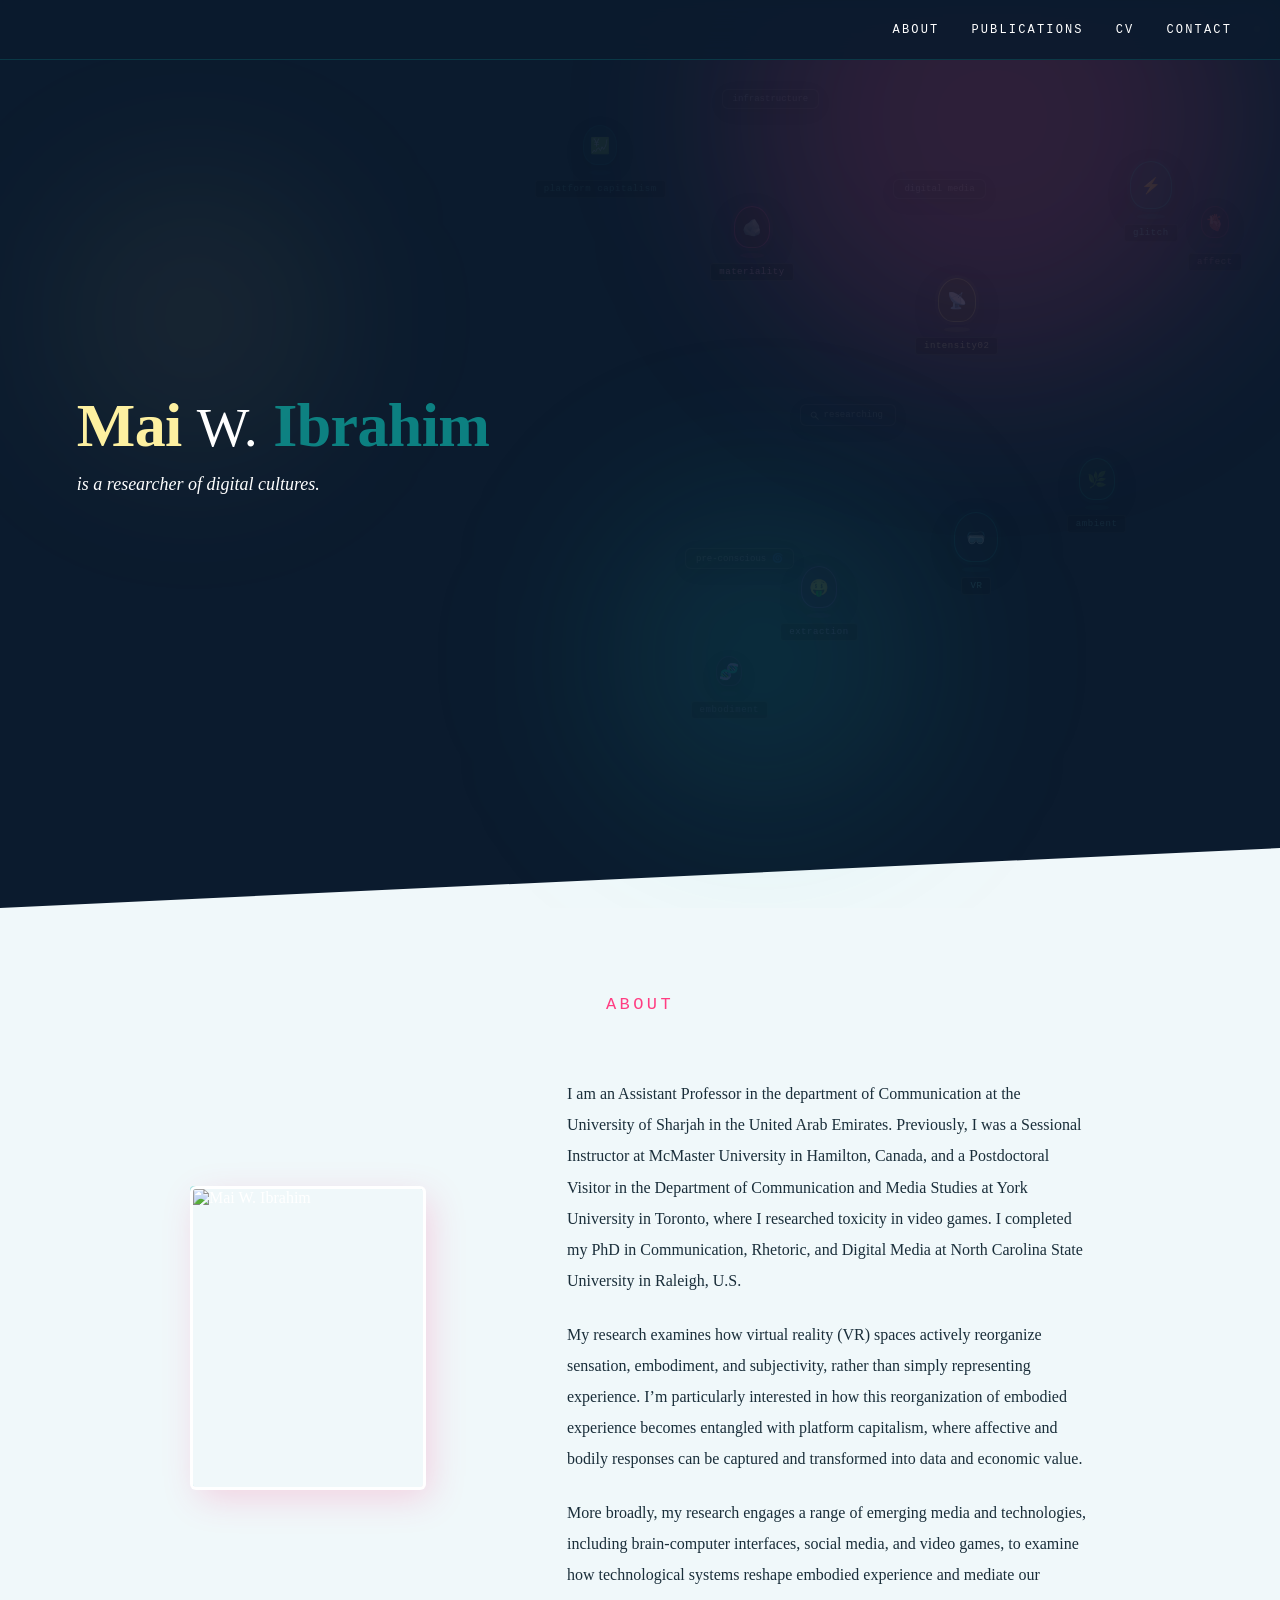
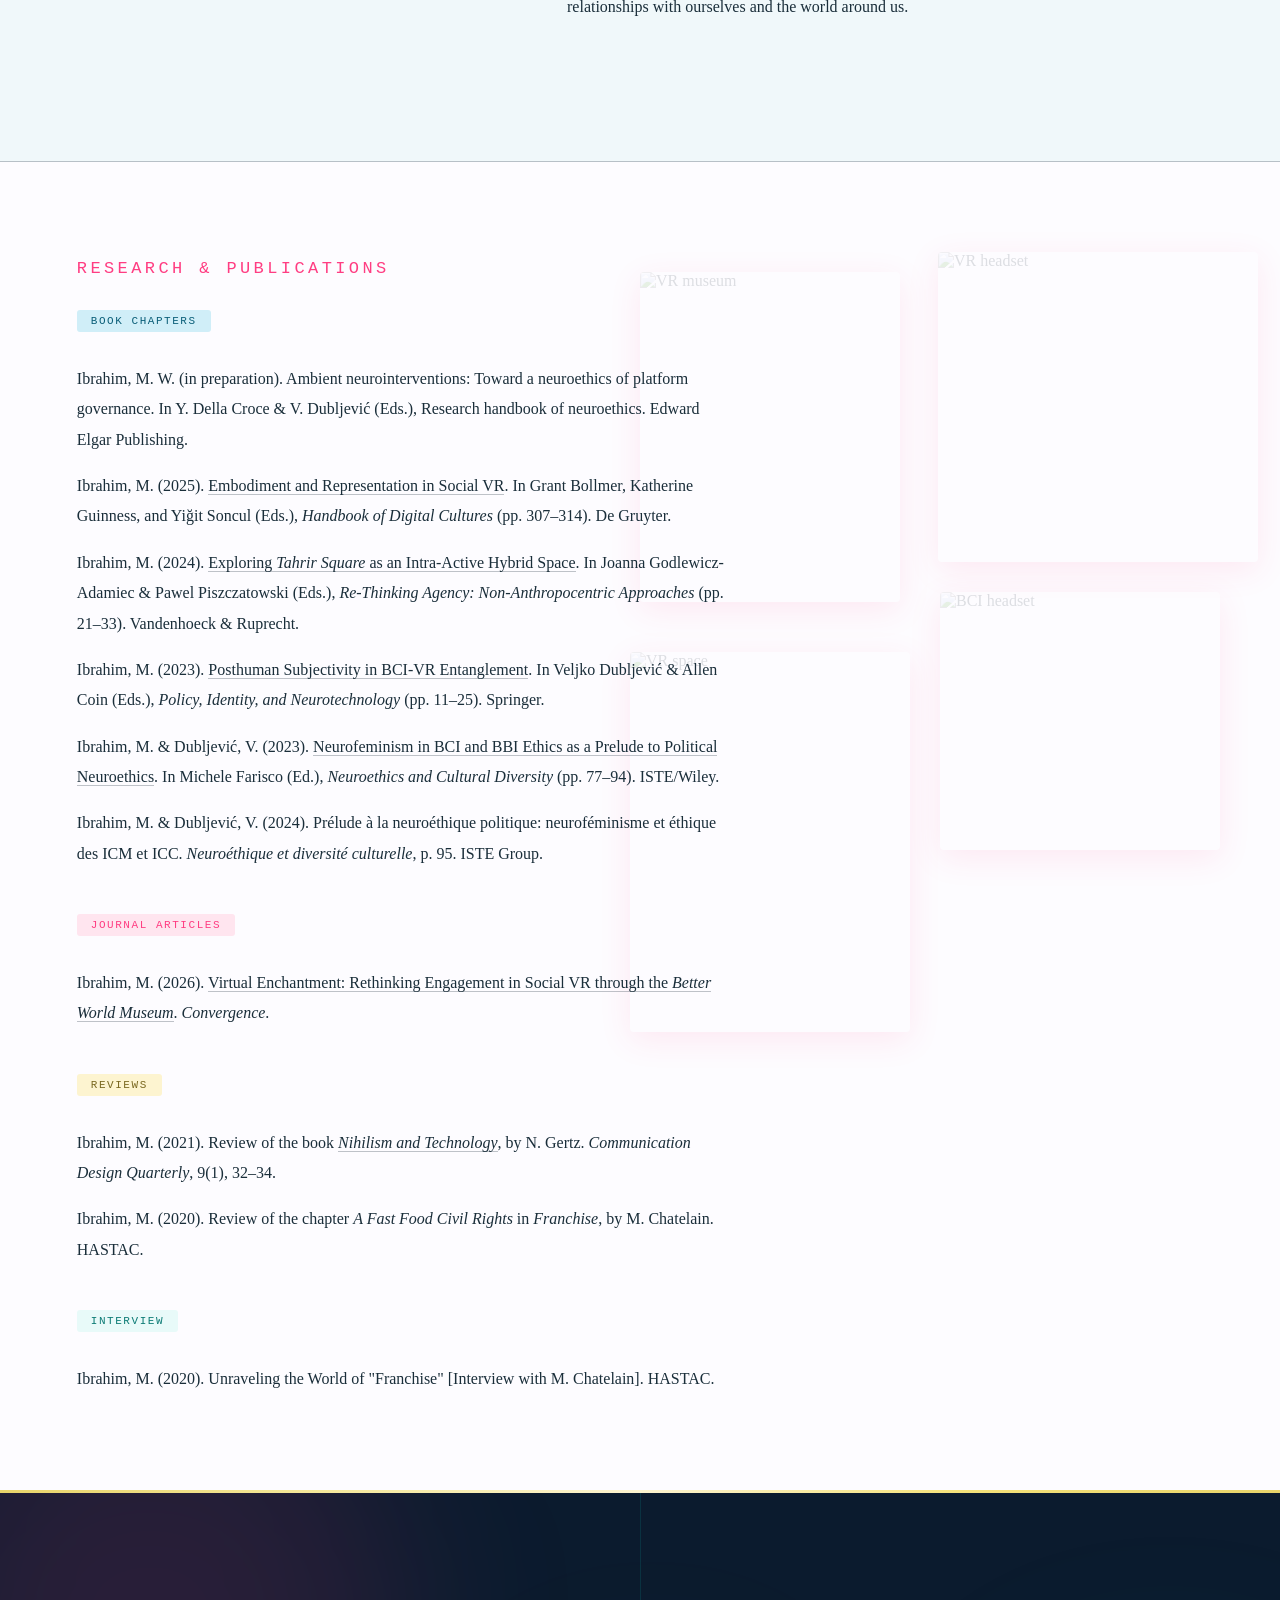
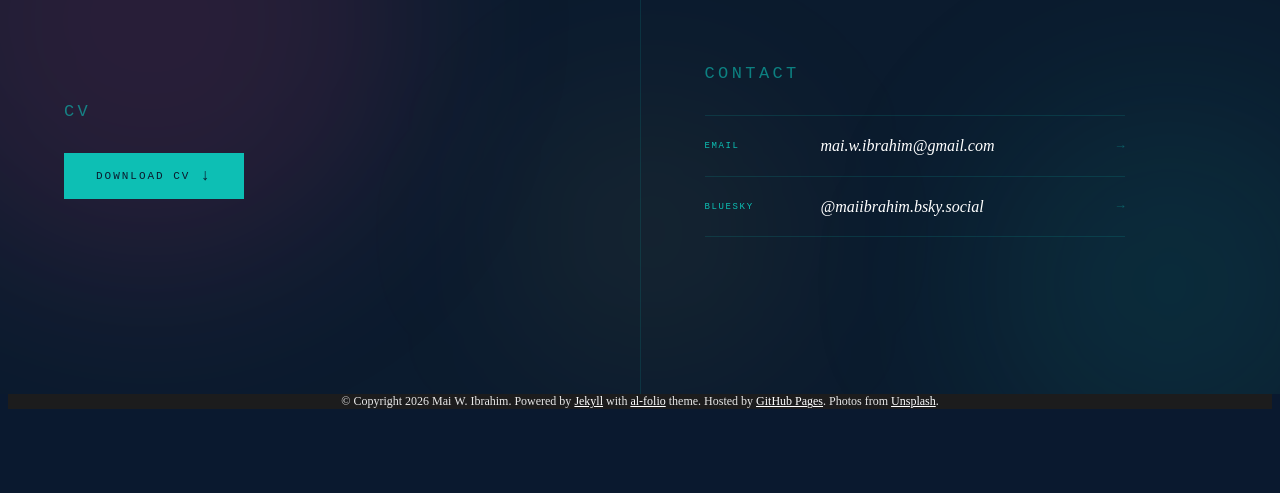
==== index.html @ 902b643e "Deploying to gh-pages from @ maiwibrahim/maiwibrahim.github.io@d59d624f7f2b7082664204e1d884ff50fdc9c" ====
<!DOCTYPE html> <html lang="en"> <head> <meta http-equiv="Content-Type" content="text/html; charset=UTF-8"> <meta charset="utf-8"> <meta name="viewport" content="width=device-width, initial-scale=1, shrink-to-fit=no"> <meta http-equiv="X-UA-Compatible" content="IE=edge"> <title> Mai W. Ibrahim </title> <meta name="author" content="Mai W. Ibrahim"> <meta name="description" content="Academic Website"> <meta name="keywords" content="jekyll, jekyll-theme, academic-website, portfolio-website"> <meta http-equiv="Content-Security-Policy" content="default-src 'self'; script-src 'self' 'unsafe-inline' https:; style-src 'self' 'unsafe-inline' https:; img-src 'self' data: https:; font-src 'self' data: https:; media-src 'self' https:; frame-src 'self' https:; connect-src 'self' https:;"> <link rel="stylesheet" href="/assets/css/bootstrap.min.css?v=a4b3f509e79c54a512b890d73235ef04"> <link rel="stylesheet" href="https://cdn.jsdelivr.net/npm/mdbootstrap@4.20.0/css/mdb.min.css" integrity="sha256-jpjYvU3G3N6nrrBwXJoVEYI/0zw8htfFnhT9ljN3JJw=" crossorigin="anonymous"> <link defer rel="stylesheet" href="/assets/css/academicons.min.css?v=f0b7046b84e425c55f3463ac249818f5"> <link defer rel="stylesheet" href="/assets/css/scholar-icons.css?v=62b2ac103a88034e6882a5be5f3e2772"> <link defer rel="stylesheet" type="text/css" href="https://fonts.googleapis.com/css?family=Roboto:300,400,500,700|Roboto+Slab:100,300,400,500,700|Material+Icons&amp;display=swap"> <link defer rel="stylesheet" href="/assets/css/jekyll-pygments-themes-github.css?v=591dab5a4e56573bf4ef7fd332894c99" media="" id="highlight_theme_light"> <link rel="shortcut icon" href="data:image/svg+xml,&lt;svg%20xmlns=%22http://www.w3.org/2000/svg%22%20viewBox=%220%200%20100%20100%22&gt;&lt;text%20y=%22.9em%22%20font-size=%2290%22&gt;%E2%9A%9B%EF%B8%8F&lt;/text&gt;&lt;/svg&gt;"> <link rel="stylesheet" href="/assets/css/main.css?v=d41d8cd98f00b204e9800998ecf8427e"> <link rel="canonical" href="https://maiwibrahim.github.io/"> </head> <body class=" "> <header> <nav id="navbar" class="navbar navbar-light navbar-expand-sm sticky-top" role="navigation"> <div class="container"> <button class="navbar-toggler collapsed ml-auto" type="button" data-toggle="collapse" data-target="#navbarNav" aria-controls="navbarNav" aria-expanded="false" aria-label="Toggle navigation"> <span class="sr-only">Toggle navigation</span> <span class="icon-bar top-bar"></span> <span class="icon-bar middle-bar"></span> <span class="icon-bar bottom-bar"></span> </button> <div class="collapse navbar-collapse text-right" id="navbarNav"> <ul class="navbar-nav ml-auto flex-nowrap"> <li class="nav-item active"> <a class="nav-link" href="/"> <span class="sr-only">(current)</span> </a> </li> </ul> </div> </div> </nav> </header> <div class="container mt-5" role="main"> <div class="post"> <header class="post-header"> <h1 class="post-title" style="display:none;"></h1> <p class="desc"></p> </header> <article> <div class="clearfix"> <style>@import url('https://fonts.googleapis.com/css2?family=DM+Serif+Display:ital@0;1&family=Playfair+Display:wght@300;400&family=Space+Mono:wght@400;700&family=Lora:ital,wght@0,300;0,400;0,500;1,400&display=swap');:root{--hero-bg:#0b1b2e;--navy:#0f2540;--navy-soft:#1a3a5c;--teal:#0dbfb4;--teal-soft:#35d4ca;--teal-muted:#80e8e3;--pink:#ff3d82;--pink-soft:#ff6fa3;--pink-muted:#ffaac9;--yellow:#f5e27a;--yellow-soft:#f9edaa;--yellow-muted:#fdf4d0}body{overflow-x:hidden}.container,.container-fluid,.container-md,main,#main-content,.col,.col-md,.row,.wrapper,.post,.profile{max-width:100%!important;width:100%!important;padding:0!important;margin:0!important;float:none!important}.page{font-family:'Lora',Georgia,serif;width:100vw;position:relative;left:50%;margin-left:-50vw;overflow-x:hidden}.page *,.page *::before,.page *::after{box-sizing:border-box}.post{padding:0!important;margin:0!important}article{padding:0!important;margin:0!important}.post-header{display:none!important}.navbar,nav.navbar{display:none!important}.p-name,.sidebar-header,.profile-name{display:none!important}.scroll-bar{position:fixed;top:0;left:0;height:2px;width:0;background:linear-gradient(90deg,var(--yellow),var(--yellow-soft),var(--yellow-muted),var(--yellow-soft),var(--yellow));z-index:999999;transition:width .05s linear;pointer-events:none;box-shadow:0 0 6px rgba(245,226,122,.70)}.site-nav{position:fixed;top:0;left:0;right:0;z-index:99999;background:rgba(11,27,46,.92);backdrop-filter:blur(14px);display:flex;gap:2rem;align-items:center;justify-content:flex-end;height:60px;padding:0 3rem;border-bottom:.5px solid rgba(13,191,180,.18)}.site-nav a{font-family:'Space Mono',monospace;font-size:12px;color:#fff;text-decoration:none;letter-spacing:.18em;text-transform:uppercase;transition:color .2s}.site-nav a:hover{color:var(--teal-soft)}.hero{background:var(--hero-bg);min-height:100vh;width:100vw;display:flex;align-items:center;padding:60px 6vw 80px;position:relative;overflow:hidden}.hero-blob{position:absolute;border-radius:50%;filter:blur(90px);pointer-events:none;z-index:1}.hero-blob-a{width:500px;height:500px;background:rgba(255,61,130,.14);top:-140px;right:3%}.hero-blob-b{width:320px;height:320px;background:rgba(13,191,180,.12);bottom:10%;right:28%}.hero-blob-c{width:260px;height:260px;background:rgba(245,226,122,.07);top:20%;left:5%}.ui-dots{position:absolute;top:18px;right:20px;display:flex;gap:5px;z-index:10}.ui-dots span{width:6px;height:6px;border-radius:50%}.av{position:absolute;display:flex;flex-direction:column;align-items:center;gap:5px;z-index:5;opacity:0;transform:translateY(14px);transition:opacity .7s ease,transform .7s ease}.av.visible{opacity:.10;transform:translateY(0)}.av.ghost-av.visible{opacity:.08;transform:translateY(0)}.av-body{border-radius:50% 50% 40% 40%;display:flex;align-items:center;justify-content:center;font-size:16px}.av-shadow{border-radius:50%;height:5px}.av-label{font-family:'Space Mono',monospace;font-size:9px;letter-spacing:.06em;font-weight:400;background:rgba(0,0,0,.68);padding:3px 8px;border-radius:3px;white-space:nowrap;border:.5px solid rgba(255,255,255,.12);transition:color .25s,border-color .25s,background .25s}.av.visible:hover,.av.ghost-av.visible:hover{opacity:1!important;transform:translateY(-6px) scale(1.08);transition:opacity .25s ease,transform .25s ease;z-index:20;cursor:default}.av.visible:hover .av-body,.av.ghost-av.visible:hover .av-body{filter:drop-shadow(0 0 10px rgba(255,255,255,.22))}.av.visible:hover .av-label,.av.ghost-av.visible:hover .av-label{background:rgba(0,0,0,.88);border-color:rgba(255,255,255,.38);color:#fff!important;letter-spacing:.10em}.float-tag{position:absolute;z-index:6;opacity:0;transform:translateY(14px);transition:opacity .25s ease,transform .25s ease,background .25s,border-color .25s,color .25s,box-shadow .25s;font-family:'Space Mono',monospace;font-size:9px;font-weight:400;background:rgba(8,18,28,.78);border:.5px solid rgba(255,255,255,.22);color:rgba(255,255,255,.65);white-space:nowrap;border-radius:6px;padding:4px 10px;box-shadow:0 4px 18px rgba(0,0,0,.72);cursor:default}.float-tag.visible{opacity:.08;transform:translateY(0)}.float-tag.with-icon{display:inline-flex;align-items:center;gap:5px;padding:5px 12px 5px 9px}.float-tag.visible:hover{opacity:1!important;transform:translateY(-4px) scale(1.06);background:rgba(0,0,0,.92);border-color:rgba(255,255,255,.50);color:#fff;box-shadow:0 6px 24px rgba(0,0,0,.88),0 0 12px rgba(255,255,255,.08);z-index:20;letter-spacing:.12em}.hero-content{position:relative;z-index:10;display:flex;flex-direction:column;gap:14px;max-width:600px}.hero-name{font-family:'DM Serif Display',Georgia,serif;font-size:clamp(32px,5.4vw,62px);font-weight:400;line-height:.92;white-space:nowrap;letter-spacing:-.01em;margin:0;display:flex;align-items:baseline}.hero-name .first{color:#fdf0a0;font-weight:700}.hero-name .mid{color:#fff;font-family:'Playfair Display',Georgia,serif;font-weight:300;font-size:.90em;line-height:1;vertical-align:baseline;display:inline-block;padding:0 .05em}
.hero-name .last{color:rgba(13,191,180,.62);font-weight:700}.hero-desc{font-size:clamp(14px,2vw,18px);color:#fff;font-style:italic;line-height:1.6;margin:0}.about-section{background:#f0f8fa;width:100vw;padding:130px max(2.5rem,6vw) 140px;clip-path:polygon(0 60px,100% 0,100% 100%,0 100%);margin-top:-60px;min-height:100vh;display:flex;flex-direction:column;justify-content:center;align-items:center;position:relative}.section-label{font-size:17px;letter-spacing:.2em;text-transform:uppercase;color:var(--pink);margin-bottom:2.5rem;font-style:normal;font-family:'Space Mono',monospace;text-align:center;width:100%}.about-inner{display:flex;gap:9rem;align-items:center;justify-content:center;flex-wrap:wrap;position:relative}.about-img-wrap{flex-shrink:0;transform:none;position:relative;align-self:center}.about-img{width:230px;height:298px;object-fit:cover;object-position:top;display:block;border-radius:3px;box-shadow:0 0 0 3px #fff,6px 10px 36px rgba(255,61,130,.22),-2px -2px 0 1px rgba(13,191,180,.35)}.text-col{display:flex;flex-direction:column;gap:1.4rem;max-width:520px;transform:none;min-width:280px;padding-top:24px}.about-text{font-size:16px;line-height:1.95;color:#1a2e3a;margin:0}@keyframes floatA{0%,100%{transform:translateY(0) rotate(-3deg)}50%{transform:translateY(-18px) rotate(-3deg)}}@keyframes floatB{0%,100%{transform:translateY(0) rotate(2deg)}50%{transform:translateY(-14px) rotate(2deg)}}@keyframes floatC{0%,100%{transform:translateY(0) rotate(-1.5deg)}50%{transform:translateY(-20px) rotate(-1.5deg)}}@keyframes floatD{0%,100%{transform:translateY(0) rotate(4deg)}50%{transform:translateY(-12px) rotate(4deg)}}.pubs-section{background:#fdfcff;min-height:100vh;width:100vw;color:#1a2e3a;margin-top:0;clip-path:polygon(0 0,100% 0,100% 100%,0 100%);padding:80px max(2.5rem,6vw) 6rem;position:relative;overflow:hidden}.pubs-section *{color:#1a2e3a}.pubs-section a{color:#1a2e3a!important;border-bottom:.5px solid rgba(26,46,58,.28);text-decoration:none}.pubs-section a:hover{color:var(--pink)!important;border-bottom-color:var(--pink)}.pubs-section .section-label{color:var(--pink);margin-bottom:2rem;text-align:left;font-size:17px}.pub-img-float{position:absolute;z-index:2;overflow:hidden;border-radius:4px;box-shadow:0 8px 32px rgba(255,61,130,.1);cursor:pointer}.pub-img-float img{width:100%;height:100%;object-fit:cover;display:block;opacity:.14;filter:grayscale(10%);transition:opacity .45s ease,transform .45s ease}.pub-img-float:hover img{opacity:.88;transform:scale(1.04)}.pub-img-a{width:320px;height:310px;top:90px;right:22px;animation:floatA 8s ease-in-out infinite}.pub-img-a img{object-fit:cover;object-position:top center}.pub-img-c{width:280px;height:380px;top:490px;right:370px;animation:floatC 9s ease-in-out infinite;background:transparent}.pub-img-c img{object-fit:cover;object-position:center;background:transparent}.pub-img-d{width:280px;height:258px;top:430px;right:60px;animation:floatD 7s ease-in-out infinite}.pub-img-b{width:260px;height:330px;top:110px;right:380px;animation:floatB 10s ease-in-out infinite}.pub-content{position:relative;z-index:10;max-width:660px}.pub-type-block{margin-bottom:2.8rem}.pub-type-block:last-child{margin-bottom:0}.pub-type-label{font-size:11px;font-weight:500;letter-spacing:.14em;text-transform:uppercase;margin-bottom:1rem;padding:5px 14px;display:inline-block;border-radius:3px;font-family:'Space Mono',monospace}.type-chapters .pub-type-label{background:#d0eef8;color:#0a5e78}.type-articles .pub-type-label{background:#ffe5ef;color:var(--pink)}.type-reviews .pub-type-label{background:#fdf4d0;color:#7a6820}.type-interview .pub-type-label{background:#e8faf9;color:#0a7a74}.pub-entry{font-size:16px;line-height:1.9;color:#1a2e3a;margin-bottom:.9rem;font-family:'Lora',serif}.pub-entry:last-child{margin-bottom:0}.pub-entry em{font-style:italic}.pub-entry a{color:inherit;text-decoration:none;border-bottom:.5px solid rgba(26,46,58,.28)}.pub-entry a:hover{border-bottom-color:var(--pink);color:var(--pink)!important}.cv-contact-section{background:#0b1b2e;min-height:56vh;width:100vw;display:grid;grid-template-columns:1fr 1px 1fr;position:relative;overflow:hidden}.cv-blob{position:absolute;border-radius:50%;filter:blur(90px);pointer-events:none;z-index:0}.cv-blob-a{width:500px;height:500px;background:rgba(255,61,130,.12);top:-120px;left:-100px}.cv-blob-b{width:380px;height:380px;background:rgba(13,191,180,.1);bottom:-80px;right:-80px}.cv-blob-c{width:280px;height:280px;background:rgba(245,226,122,.05);top:40%;left:40%}.cv-top-stripe{position:absolute;top:0;left:0;right:0;height:3px;background:linear-gradient(90deg,#e8d46a,#f5e89a,#fdf4d0,#f5e27a,#e8d46a);z-index:10}.cv-divider{background:rgba(13,191,180,.14);align-self:stretch;position:relative;z-index:2}.cv-panel{display:flex;flex-direction:column;justify-content:center;align-items:flex-start;padding:3.5rem max(2rem,5vw);position:relative;z-index:2}.cv-panel .section-label{color:rgba(13,191,180,.62);text-align:left;margin-bottom:2rem;font-size:17px}
.cv-download{font-family:'Space Mono',monospace;font-size:11px;letter-spacing:.18em;text-transform:uppercase;color:#0b1b2e;background:var(--teal);text-decoration:none;padding:14px 32px;display:inline-flex;align-items:center;gap:10px;transition:background .2s;width:fit-content}.cv-download:hover{background:var(--teal-soft);color:#0b1b2e}.cv-download::after{content:'↓';font-size:16px}.contact-panel{display:flex;flex-direction:column;justify-content:center;align-items:flex-start;padding:3.5rem max(2rem,5vw);position:relative;z-index:2}.contact-panel .section-label{color:rgba(13,191,180,.62);text-align:left;margin-bottom:2rem;font-size:17px}.contact-grid{display:flex;flex-direction:column;gap:0;max-width:420px;width:100%}.contact-row{display:flex;align-items:center;justify-content:space-between;padding:1.3rem 0;border-bottom:.5px solid rgba(13,191,180,.15);text-decoration:none;transition:padding-left .25s,color .2s}.contact-row:first-child{border-top:.5px solid rgba(13,191,180,.15)}.contact-row:hover{padding-left:.65rem}.contact-label{font-family:'Space Mono',monospace;font-size:9px;letter-spacing:.18em;text-transform:uppercase;color:var(--teal);min-width:100px}.contact-value{font-family:'Lora',serif;font-size:16px;font-style:italic;color:#fff;flex:1;padding:0 1rem}.contact-arrow{font-family:'Space Mono',monospace;font-size:13px;color:rgba(13,191,180,.36);transition:transform .2s,color .2s}.contact-row:hover .contact-arrow{transform:translateX(5px);color:var(--teal-soft)}.contact-row:hover .contact-value{color:var(--teal-muted)}@media(max-width:640px){.site-nav{justify-content:flex-start;padding:0 1.5rem;gap:1.25rem;height:56px}.site-nav a{font-size:10px}.hero{padding:56px 1.5rem 60px;align-items:center;min-height:100svh}.hero-name{white-space:normal}.hero-content{max-width:55%}.av,.float-tag{display:flex}.float-tag{display:inline-flex}.av .av-body{font-size:13px}.av .av-label{font-size:7px}.about-section{clip-path:polygon(0 30px,100% 0,100% 100%,0 100%);padding:80px 1.5rem 80px;margin-top:-30px}.about-inner{flex-direction:column;align-items:center;gap:2.5rem}.about-img-wrap{transform:none}.about-img{width:190px;height:246px}.text-col{transform:none;max-width:100%;min-width:unset}.about-text{font-size:15px}.section-label{font-size:15px}.pubs-section{padding-top:60px}.pub-entry{font-size:15px}.pub-img-float{display:none}.cv-contact-section{grid-template-columns:1fr;min-height:auto}.cv-divider{display:none}.cv-panel{padding:3rem 1.5rem 2rem}.contact-panel{padding:1.5rem 1.5rem 3rem}.contact-value{font-size:14px}}@media(max-width:900px) and (min-width:641px){.pub-img-a{width:200px;height:194px;right:14px;top:100px}.pub-img-d{width:175px;height:161px;top:330px;right:38px}.pub-img-b{width:162px;height:206px;top:100px;right:238px}.pub-img-c{width:175px;height:237px;top:350px;right:231px}}</style> <div class="page"> <div class="scroll-bar" id="scrollBar"></div> <nav class="site-nav"> <a href="#about">About</a> <a href="#publications">Publications</a> <a href="#cv">CV</a> <a href="#contact">Contact</a> </nav> <div class="hero" id="hero"> <div class="hero-blob hero-blob-a"></div> <div class="hero-blob hero-blob-b"></div> <div class="hero-blob hero-blob-c"></div> <div class="ui-dots"> <span style="background:var(--teal);"></span> <span style="background:var(--pink);"></span> <span style="background:var(--yellow);"></span> </div> <div class="av ghost-av" id="av1" style="top:17%;right:8%;"> <div class="av-body" style="width:42px;height:48px;background:rgba(8,52,58,.80);border:1px solid rgba(13,191,180,.55);box-shadow:0 0 0 3px rgba(13,191,180,.08),0 8px 32px rgba(0,0,0,.88);">⚡</div> <div class="av-shadow" style="width:28px;background:rgba(13,191,180,.16);"></div> <div class="av-label" style="color:rgba(128,232,227,.80);">glitch</div> </div> <div class="av" id="av2" style="top:30%;right:22%;"> <div class="av-body" style="width:38px;height:44px;background:rgba(52,48,8,.80);border:1px solid rgba(245,226,122,.55);box-shadow:0 0 0 3px rgba(245,226,122,.08),0 8px 32px rgba(0,0,0,.88);">📡</div> <div class="av-shadow" style="width:26px;background:rgba(245,226,122,.14);"></div> <div class="av-label" style="color:rgba(249,237,170,.80);">intensity02</div> </div> <div class="float-tag" id="tag1" style="top:19%;right:23%;">digital media</div> <div class="av" id="av3" style="top:22%;right:38%;"> <div class="av-body" style="width:36px;height:42px;background:rgba(52,8,24,.80);border:1px solid rgba(255,61,130,.55);box-shadow:0 0 0 3px rgba(255,61,130,.08),0 8px 32px rgba(0,0,0,.88);">🪨</div> <div class="av-shadow" style="width:24px;background:rgba(255,61,130,.14);"></div> <div class="av-label" style="color:rgba(255,170,201,.80);">materiality</div> </div> <div class="float-tag with-icon" id="tag2" style="top:44%;right:30%;"> <svg width="9" height="9" viewbox="0 0 12 12" fill="none" xmlns="http://www.w3.org/2000/svg" style="flex-shrink:0;"> <circle cx="5" cy="5" r="3.4" stroke="rgba(255,255,255,0.60)" stroke-width="1.3"></circle> <line x1="7.4" y1="7.4" x2="11" y2="11" stroke="rgba(255,255,255,0.60)" stroke-width="1.4" stroke-linecap="round"></line> </svg> researching </div> <div class="av ghost-av" id="av4" style="top:50%;right:12%;"> <div class="av-body" style="width:36px;height:42px;background:rgba(6,44,38,.80);border:1px solid rgba(0,210,170,.55);box-shadow:0 0 0 3px rgba(0,210,170,.08),0 8px 32px rgba(0,0,0,.88);">🌿</div> <div class="av-shadow" style="width:24px;background:rgba(0,210,170,.14);"></div> <div class="av-label" style="color:rgba(128,232,227,.80);">ambient</div> </div> <div class="av" id="av5" style="top:62%;right:33%;"> <div class="av-body" style="width:36px;height:42px;background:rgba(30,8,52,.80);border:1px solid rgba(160,90,230,.55);box-shadow:0 0 0 3px rgba(160,90,230,.08),0 8px 32px rgba(0,0,0,.88);">🤑</div> <div class="av-shadow" style="width:24px;background:rgba(160,80,230,.14);"></div> <div class="av-label" style="color:rgba(200,160,240,.80);">extraction</div> </div> <div class="av ghost-av" id="gv2" style="top:22%;right:3%;"> <div class="av-body" style="width:28px;height:32px;background:rgba(40,10,30,.92);border:1px solid rgba(255,61,130,.28);box-shadow:0 6px 24px rgba(0,0,0,.78);">🫀</div> <div class="av-shadow" style="width:18px;background:rgba(255,61,130,.08);"></div> <div class="av-label" style="color:rgba(255,170,201,.55);">affect</div> </div> <div class="av ghost-av" id="gv3" style="top:13%;right:48%;"> <div class="av-body" style="width:34px;height:40px;background:rgba(8,40,50,.92);border:1px solid rgba(13,191,180,.26);box-shadow:0 6px 24px rgba(0,0,0,.78);">💹</div> <div class="av-shadow" style="width:22px;background:rgba(13,191,180,.08);"></div> <div class="av-label" style="color:rgba(128,232,227,.52);">platform capitalism</div> </div> <div class="av" id="gv4" style="top:56%;right:22%;"> <div class="av-body" style="width:44px;height:50px;background:rgba(10,28,46,.80);border:1px solid rgba(13,191,180,.50);box-shadow:0 0 0 3px rgba(13,191,180,.08),0 8px 32px rgba(0,0,0,.88);">🥽</div> <div class="av-shadow" style="width:28px;background:rgba(13,191,180,.14);"></div> <div class="av-label" style="color:rgba(128,232,227,.80);">VR</div> </div> <div class="av ghost-av" id="gv5" style="top:72%;right:40%;"> <div class="av-body" style="width:26px;height:30px;background:rgba(20,8,40,.92);border:1px solid rgba(160,90,230,.26);box-shadow:0 6px 20px rgba(0,0,0,.78);">🧬</div> <div class="av-shadow" style="width:16px;background:rgba(160,80,230,.08);"></div> <div class="av-label" style="color:rgba(200,160,240,.52);">embodiment</div> </div> <div class="float-tag" id="gtag1" style="top:9%;right:36%;opacity:0;">infrastructure</div> <div class="float-tag" id="gtag2" style="top:60%;right:38%;opacity:0;">pre-conscious 🌀</div> <div class="hero-content"> <h1 class="hero-name"> <span class="first">Mai</span><span class="mid"> W. </span><span class="last">Ibrahim</span> </h1> <p class="hero-desc">is a researcher of digital cultures.</p> </div> </div> <div class="about-section" id="about"> <p class="section-label">About</p> <div class="about-inner"> <div class="about-img-wrap"> <img class="about-img" src="/assets/img/prof_pic.jpg" alt="Mai W. Ibrahim"> </div> <div class="text-col"> <p class="about-text">I am an Assistant Professor in the department of Communication at the University of Sharjah in the United Arab Emirates. Previously, I was a Sessional Instructor at McMaster University in Hamilton, Canada, and a Postdoctoral Visitor in the Department of Communication and Media Studies at York University in Toronto, where I researched toxicity in video games. I completed my PhD in Communication, Rhetoric, and Digital Media at North Carolina State University in Raleigh, U.S.</p> <p class="about-text">My research examines how virtual reality (VR) spaces actively reorganize sensation, embodiment, and subjectivity, rather than simply representing experience. I’m particularly interested in how this reorganization of embodied experience becomes entangled with platform capitalism, where affective and bodily responses can be captured and transformed into data and economic value.</p> <p class="about-text">More broadly, my research engages a range of emerging media and technologies, including brain-computer interfaces, social media, and video games, to examine how technological systems reshape embodied experience and mediate our relationships with ourselves and the world around us.</p> </div> </div> </div> <div class="pubs-section" id="publications"> <div class="pub-img-float pub-img-a"><img src="/assets/img/vr-headset.jpg" alt="VR headset"></div> <div class="pub-img-float pub-img-b"><img src="/assets/img/vr-museum.jpg" alt="VR museum"></div> <div class="pub-img-float pub-img-c"><img src="/assets/img/vr-space.jpg" alt="VR space"></div> <div class="pub-img-float pub-img-d"><img src="/assets/img/bci-headset.jpg" alt="BCI headset"></div> <div class="pub-content"> <p class="section-label">Research &amp; Publications</p> <div class="pub-type-block type-chapters"> <span class="pub-type-label">Book Chapters</span> <p class="pub-entry">Ibrahim, M. W. (in preparation). Ambient neurointerventions: Toward a neuroethics of platform governance. In Y. Della Croce &amp; V. Dubljević (Eds.), Research handbook of neuroethics. Edward Elgar Publishing.</p> <p class="pub-entry">Ibrahim, M. (2025). <a href="/assets/pdf/embodiment-social-vr.pdf" target="_blank">Embodiment and Representation in Social VR</a>. In Grant Bollmer, Katherine Guinness, and Yiğit Soncul (Eds.), <em>Handbook of Digital Cultures</em> (pp. 307–314). De Gruyter.</p> <p class="pub-entry">Ibrahim, M. (2024). <a href="/assets/pdf/tahrir-square.pdf" target="_blank">Exploring <em>Tahrir Square</em> as an Intra-Active Hybrid Space</a>. In Joanna Godlewicz-Adamiec &amp; Pawel Piszczatowski (Eds.), <em>Re-Thinking Agency: Non-Anthropocentric Approaches</em> (pp. 21–33). Vandenhoeck &amp; Ruprecht.</p> <p class="pub-entry">Ibrahim, M. (2023). <a href="/assets/pdf/posthuman-bci-vr.pdf" target="_blank">Posthuman Subjectivity in BCI-VR Entanglement</a>. In Veljko Dubljević &amp; Allen Coin (Eds.), <em>Policy, Identity, and Neurotechnology</em> (pp. 11–25). Springer.</p> <p class="pub-entry">Ibrahim, M. &amp; Dubljević, V. (2023). <a href="/assets/pdf/neurofeminism-bci.pdf" target="_blank">Neurofeminism in BCI and BBI Ethics as a Prelude to Political Neuroethics</a>. In Michele Farisco (Ed.), <em>Neuroethics and Cultural Diversity</em> (pp. 77–94). ISTE/Wiley.</p> <p class="pub-entry">Ibrahim, M. &amp; Dubljević, V. (2024). Prélude à la neuroéthique politique: neuroféminisme et éthique des ICM et ICC. <em>Neuroéthique et diversité culturelle</em>, p. 95. ISTE Group.</p> </div> <div class="pub-type-block type-articles"> <span class="pub-type-label">Journal Articles</span> <p class="pub-entry">Ibrahim, M. (2026). <a href="https://journals.sagepub.com/doi/10.1177/13548565261460295?int.sj-abstract.similar-articles.6" target="_blank" rel="external nofollow noopener">Virtual Enchantment: Rethinking Engagement in Social VR through the <em>Better World Museum</em></a>. <em>Convergence</em>.</p> </div> <div class="pub-type-block type-reviews"> <span class="pub-type-label">Reviews</span> <p class="pub-entry">Ibrahim, M. (2021). Review of the book <a href="/assets/pdf/nihilism-review.pdf" target="_blank"><em>Nihilism and Technology</em></a>, by N. Gertz. <em>Communication Design Quarterly</em>, 9(1), 32–34.</p> <p class="pub-entry">Ibrahim, M. (2020). Review of the chapter <em>A Fast Food Civil Rights</em> in <em>Franchise</em>, by M. Chatelain. HASTAC.</p> </div> <div class="pub-type-block type-interview"> <span class="pub-type-label">Interview</span> <p class="pub-entry">Ibrahim, M. (2020). Unraveling the World of "Franchise" [Interview with M. Chatelain]. HASTAC.</p> </div> </div> </div> <div class="cv-contact-section" id="cv"> <div class="cv-top-stripe"></div> <div class="cv-blob cv-blob-a"></div> <div class="cv-blob cv-blob-b"></div> <div class="cv-blob cv-blob-c"></div> <div class="cv-panel"> <p class="section-label">CV</p> <a class="cv-download" href="/assets/pdf/cv.pdf" target="_blank">Download CV</a> </div> <div class="cv-divider"></div> <div class="contact-panel" id="contact"> <p class="section-label">Contact</p> <div class="contact-grid"> <a class="contact-row" href="mailto:mai.w.ibrahim@gmail.com"> <span class="contact-label">Email</span> <span class="contact-value">mai.w.ibrahim@gmail.com</span> <span class="contact-arrow">→</span> </a> <a class="contact-row" href="https://bsky.app/profile/maiibrahim.bsky.social" target="_blank" rel="external nofollow noopener"> <span class="contact-label">Bluesky</span> <span class="contact-value">@maiibrahim.bsky.social</span> <span class="contact-arrow">→</span> </a> </div> </div> </div> </div> <script>
(function(){
  var bar = document.getElementById('scrollBar');
  function onScroll(){
    var s = window.scrollY || document.documentElement.scrollTop;
    var d = document.documentElement.scrollHeight - window.innerHeight;
    bar.style.width = (d > 0 ? (s/d)*100 : 0) + '%';
  }
  window.addEventListener('scroll', onScroll, {passive:true});
  onScroll();

  var delays = {
    av1:100, av2:220, tag1:300, av3:340, tag2:420, av4:500, av5:600,
    gv2:280, gv3:380, gv4:540, gv5:660,
    gtag1:440, gtag2:680
  };

  var opacities = {
    av1:0.08,
    av4:0.08,
    av5:0.08,
    tag1:0.06, tag2:0.06,
    gv2:0.08, gv3:0.08, gv5:0.08,
    gtag1:0.06, gtag2:0.06
  };

  Object.keys(delays).forEach(function(id){
    setTimeout(function(){
      var el = document.getElementById(id);
      if(!el) return;
      el.classList.add('visible');
      if(opacities[id] !== undefined) el.style.opacity = String(opacities[id]);
    }, delays[id]);
  });
})();
</script> </div> </article> </div> </div> <footer class="fixed-bottom" role="contentinfo"> <div class="container mt-0"> © Copyright 2026 Mai W. Ibrahim. Powered by <a href="https://jekyllrb.com/" target="_blank" rel="external nofollow noopener">Jekyll</a> with <a href="https://github.com/alshedivat/al-folio" rel="external nofollow noopener" target="_blank">al-folio</a> theme. Hosted by <a href="https://pages.github.com/" target="_blank" rel="external nofollow noopener">GitHub Pages</a>. Photos from <a href="https://unsplash.com" target="_blank" rel="external nofollow noopener">Unsplash</a>. </div> </footer> <script src="https://cdn.jsdelivr.net/npm/jquery@3.6.0/dist/jquery.min.js" integrity="sha256-/xUj+3OJU5yExlq6GSYGSHk7tPXikynS7ogEvDej/m4=" crossorigin="anonymous"></script> <script src="/assets/js/bootstrap.bundle.min.js"></script> <script src="https://cdn.jsdelivr.net/npm/mdbootstrap@4.20.0/js/mdb.min.js" integrity="sha256-NdbiivsvWt7VYCt6hYNT3h/th9vSTL4EDWeGs5SN3DA=" crossorigin="anonymous"></script> <script defer src="https://cdn.jsdelivr.net/npm/masonry-layout@4.2.2/dist/masonry.pkgd.min.js" integrity="sha256-Nn1q/fx0H7SNLZMQ5Hw5JLaTRZp0yILA/FRexe19VdI=" crossorigin="anonymous"></script> <script defer src="https://cdn.jsdelivr.net/npm/imagesloaded@5.0.0/imagesloaded.pkgd.min.js" integrity="sha256-htrLFfZJ6v5udOG+3kNLINIKh2gvoKqwEhHYfTTMICc=" crossorigin="anonymous"></script> <script defer src="/assets/js/masonry.js?v=a0db7e5d5c70cc3252b3138b0c91dcaf" type="text/javascript"></script> <script defer src="https://cdn.jsdelivr.net/npm/medium-zoom@1.1.0/dist/medium-zoom.min.js" integrity="sha256-ZgMyDAIYDYGxbcpJcfUnYwNevG/xi9OHKaR/8GK+jWc=" crossorigin="anonymous"></script> <script defer src="/assets/js/zoom.js?v=85ddb88934d28b74e78031fd54cf8308"></script> <script src="/assets/js/no_defer.js?v=2781658a0a2b13ed609542042a859126"></script> <script defer src="/assets/js/common.js?v=c15de51d4bb57887caa2c21988d97279"></script> <script defer src="/assets/js/copy_code.js?v=c8a01c11a92744d44b093fc3bda915df" type="text/javascript"></script> <script defer src="/assets/js/jupyter_new_tab.js?v=d9f17b6adc2311cbabd747f4538bb15f"></script> <script async src="https://d1bxh8uas1mnw7.cloudfront.net/assets/embed.js"></script> <script async src="https://badge.dimensions.ai/badge.js"></script> <script defer type="text/javascript" id="MathJax-script" src="https://cdn.jsdelivr.net/npm/mathjax@3.2.2/es5/tex-mml-chtml.js" integrity="sha256-MASABpB4tYktI2Oitl4t+78w/lyA+D7b/s9GEP0JOGI=" crossorigin="anonymous"></script> <script src="/assets/js/mathjax-setup.js?v=a5bb4e6a542c546dd929b24b8b236dfd"></script> <script defer src="https://cdnjs.cloudflare.com/polyfill/v3/polyfill.min.js?features=es6" crossorigin="anonymous"></script> <script src="/assets/js/vanilla-back-to-top.min.js?v=f40d453793ff4f64e238e420181a1d17"></script> <script>
    addBackToTop();
  </script> </body> </html>
---- assets/css/main.css ----
﻿:root{color-scheme:dark;--global-bg-color:#0a192f;--global-code-bg-color:rgba(181,9,172,0.05);--global-text-color:#fff;--global-text-color-light:#828282;--global-theme-color:#2698ba;--global-hover-color:#2698ba;--global-hover-text-color:#fff;--global-footer-bg-color:#1c1c1d;--global-footer-text-color:#e8e8e8;--global-footer-link-color:#fff;--global-distill-app-color:#828282;--global-divider-color:rgba(0,0,0,0.1);--global-card-bg-color:#fff;--global-highlight-color:#b71c1c;--global-back-to-top-bg-color:rgba(0,0,0,0.4);--global-back-to-top-text-color:#fff;--global-newsletter-bg-color:#fff;--global-newsletter-text-color:#000;--global-tip-block:#42b983;--global-tip-block-bg:#e2f5ec;--global-tip-block-text:#215d42;--global-tip-block-title:#359469;--global-warning-block:#e7c000;--global-warning-block-bg:#fff8d8;--global-warning-block-text:#6b5900;--global-warning-block-title:#b29400;--global-danger-block:#c00;--global-danger-block-bg:#ffe0e0;--global-danger-block-text:#600;--global-danger-block-title:#c00}:root .only-light{display:block}:root .only-dark{display:none}:root #back-to-top{color:var(--global-back-to-top-text-color);background:var(--global-back-to-top-bg-color);bottom:30px;right:30px;height:40px;width:40px;z-index:10}html[data-theme=dark]{color-scheme:dark;--global-bg-color:#1c1c1d;--global-code-bg-color:#2c3237;--global-text-color:#e8e8e8;--global-text-color-light:#828282;--global-theme-color:#2698ba;--global-hover-color:#2698ba;--global-hover-text-color:#fff;--global-footer-bg-color:#e8e8e8;--global-footer-text-color:#1c1c1d;--global-footer-link-color:#000;--global-distill-app-color:#e8e8e8;--global-divider-color:#424246;--global-card-bg-color:#212529;--global-back-to-top-bg-color:rgba(255,255,255,0.5);--global-back-to-top-text-color:#000;--global-newsletter-bg-color:#e8e8e8;--global-newsletter-text-color:#1c1c1d;--global-tip-block:#42b983;--global-tip-block-bg:#215d42;--global-tip-block-text:#beffe2;--global-tip-block-title:#e2f5ec;--global-warning-block:#e7c000;--global-warning-block-bg:#6b5900;--global-warning-block-text:#fff2af;--global-warning-block-title:#fff8d8;--global-danger-block:#c00;--global-danger-block-bg:#600;--global-danger-block-text:#ffb9b9;--global-danger-block-title:#ffe0e0}html[data-theme=dark] .only-light{display:none}html[data-theme=dark] .only-dark{display:block}html[data-theme-setting=dark] #back-to-top{color:var(--global-back-to-top-text-color);background:var(--global-back-to-top-bg-color)}body{padding-bottom:70px;color:var(--global-text-color);background-color:var(--global-bg-color)}body h1,body h2,body h3,body h4,body h5,body h6{scroll-margin-top:66px}.container{max-width:930px}.profile img{width:100%}p,h1,h2,h3,h4,h5,h6,em,div,li,span,strong{color:var(--global-text-color)}hr{border-top:1px solid var(--global-divider-color)}table td,table th{font-size:1rem;padding:1px 1rem 1px 0}table th{font-weight:bold}a,table.table a{color:var(--global-theme-color)}a:hover,table.table a:hover{color:var(--global-theme-color);text-decoration:underline}a:hover:after :not(.nav-item.dropdown),table.table a:hover:after :not(.nav-item.dropdown){width:100%}.table-dark{background-color:rgba(0,0,0,0)}blockquote{background:var(--global-bg-color);border-left:5px solid var(--global-theme-color);margin:1.5em 0;padding:1em;font-size:1.2rem}blockquote p{margin-bottom:0}blockquote.block-tip{border-color:var(--global-tip-block);background-color:var(--global-tip-block-bg)}blockquote.block-tip em,blockquote.block-tip li,blockquote.block-tip p,blockquote.block-tip strong{color:var(--global-tip-block-text)}blockquote.block-tip a,blockquote.block-tip h1,blockquote.block-tip h2,blockquote.block-tip h3,blockquote.block-tip h4,blockquote.block-tip h5,blockquote.block-tip h6{color:var(--global-tip-block-title)}blockquote.block-warning{border-color:var(--global-warning-block);background-color:var(--global-warning-block-bg)}blockquote.block-warning em,blockquote.block-warning li,blockquote.block-warning p,blockquote.block-warning strong{color:var(--global-warning-block-text)}blockquote.block-warning a,blockquote.block-warning h1,blockquote.block-warning h2,blockquote.block-warning h3,blockquote.block-warning h4,blockquote.block-warning h5,blockquote.block-warning h6{color:var(--global-warning-block-title)}blockquote.block-danger{border-color:var(--global-danger-block);background-color:var(--global-danger-block-bg)}blockquote.block-danger em,blockquote.block-danger li,blockquote.block-danger p,blockquote.block-danger strong{color:var(--global-danger-block-text)}blockquote.block-danger a,blockquote.block-danger h1,blockquote.block-danger h2,blockquote.block-danger h3,blockquote.block-danger h4,blockquote.block-danger h5,blockquote.block-danger h6{color:var(--global-danger-block-title)}.navbar{box-shadow:none;border-bottom:1px solid var(--global-divider-color);background-color:var(--global-bg-color);opacity:.95}.navbar .dropdown-menu{background-color:var(--global-bg-color);border:1px solid var(--global-divider-color)}.navbar .dropdown-menu a:not(.active){color:var(--global-text-color)}.navbar .dropdown-menu a:hover{color:var(--global-hover-color)}.dropdown-item{color:var(--global-text-color)}.dropdown-item:hover{color:var(--global-hover-color);background-color:var(--global-bg-color)}.dropdown-item.active,.dropdown-item:active{background-color:var(--global-hover-color);color:var(--global-hover-text-color)!important}.dropdown-item.active:hover,.dropdown-item:active:hover{color:var(--global-hover-text-color)}.navbar.navbar-light a:hover{text-decoration:none}.navbar.navbar-light .navbar-brand{color:var(--global-text-color)}.navbar.navbar-light .navbar-nav .nav-item .nav-link{color:var(--global-text-color)}.navbar.navbar-light .navbar-nav .nav-item .nav-link:hover{color:var(--global-hover-color)}.navbar.navbar-light .navbar-nav .nav-item.active>.nav-link{background-color:inherit;font-weight:bolder;color:var(--global-theme-color)}.navbar.navbar-light .navbar-nav .nav-item.active>.nav-link:hover{color:var(--global-hover-color)}.navbar.navbar-light .navbar-brand.social{padding-bottom:0;padding-top:0;font-size:1.7rem}.navbar.navbar-light .navbar-brand.social a img{width:1.7rem;height:1.7rem;margin-bottom:.5rem}.navbar.navbar-light .navbar-brand.social a svg{width:1.7rem;height:1.7rem;margin-bottom:.5rem}.navbar.navbar-light .navbar-brand.social a svg image{width:1.7rem;height:1.7rem}.navbar.navbar-light .navbar-brand.social a i::before{color:var(--global-text-color);transition-property:all .2s ease-in-out}.navbar.navbar-light .navbar-brand.social a:hover i::before{color:var(--global-theme-color)}.navbar-toggler .icon-bar{display:block;width:22px;height:2px;background-color:var(--global-text-color);border-radius:1px;margin-bottom:4px;transition:all .2s}.navbar-toggler .top-bar{transform:rotate(45deg);transform-origin:10% 10%}.navbar-toggler .middle-bar{opacity:0}.navbar-toggler .bottom-bar{transform:rotate(-45deg);transform-origin:10% 90%}.navbar-toggler.collapsed .top-bar{transform:rotate(0)}.navbar-toggler.collapsed .middle-bar{opacity:1}.navbar-toggler.collapsed .bottom-bar{transform:rotate(0)}#light-toggle{padding:0;border:0;background-color:inherit;color:var(--global-text-color);width:2rem;height:2rem;display:inline-flex;align-items:center;justify-content:center}#light-toggle:hover{color:var(--global-hover-color)}@media(min-width:576px){#light-toggle{transform:translateY(4px)}}#search-toggle{padding:0;border:0;background-color:inherit;color:var(--global-text-color)}#search-toggle:hover{color:var(--global-hover-color)}footer.fixed-bottom{background-color:var(--global-footer-bg-color);font-size:.75rem}footer.fixed-bottom .container{color:var(--global-footer-text-color);padding-top:9px;padding-bottom:8px;text-align:center}footer.fixed-bottom a{color:var(--global-footer-link-color)}footer.fixed-bottom a:hover{color:var(--global-theme-color);text-decoration:none}footer.sticky-bottom{border-top:1px solid var(--global-divider-color);padding-top:40px;padding-bottom:40px;font-size:.9rem}footer.sticky-bottom .container{text-align:center}.header-bar{border-bottom:1px solid var(--global-divider-color);text-align:center;padding-top:2rem;padding-bottom:3rem}.header-bar h1{color:var(--global-theme-color);font-size:5rem}.tag-category-list{border-bottom:1px solid var(--global-divider-color);text-align:center;padding-top:1rem}.tag-category-list ul{justify-content:center;display:flow-root}.tag-category-list ul p,.tag-category-list ul li{list-style:none;display:inline-block;padding:1rem .5rem;color:var(--global-text-color-light)}.post-list{margin:0;margin-bottom:40px;padding:0}.post-list li{border-bottom:1px solid var(--global-divider-color);list-style:none;padding-top:2rem;padding-bottom:2rem}.post-list li .post-meta{color:var(--global-text-color-light);font-size:.875rem;margin-bottom:0}.post-list li .post-tags{color:var(--global-text-color-light);font-size:.875rem;padding-top:.25rem;padding-bottom:0}.post-list li a{color:var(--global-text-color);text-decoration:none}.post-list li a:hover{color:var(--global-theme-color)}.pagination .page-item .page-link{color:var(--global-text-color);padding:.75rem 1.15rem}.pagination .page-item .page-link:hover{color:#000}.pagination .page-item.active .page-link{color:#fff;background-color:var(--global-theme-color)}.pagination .page-item.active .page-link:hover{background-color:var(--global-theme-color)}.post .post-meta{color:var(--global-text-color-light);font-size:.875rem;margin-bottom:0}.post .post-tags{color:var(--global-text-color-light);font-size:.875rem;padding-top:.25rem;padding-bottom:1rem}.post .post-tags a{color:var(--global-text-color-light);text-decoration:none}.post .post-tags a:hover{color:var(--global-theme-color)}.featured-posts a{color:var(--global-text-color-light);text-decoration:none}.featured-posts a .card-text{overflow:hidden;text-overflow:ellipsis;white-space:nowrap}.featured-posts a:hover{color:var(--global-theme-color)}.featured-posts a:hover .card-title{color:var(--global-theme-color)}.featured-posts .post-meta{color:var(--global-text-color-light);font-size:.875rem;margin-bottom:0;padding-top:.5rem}.post-description{margin-bottom:2rem;font-size:.875rem}.post-description a{color:inherit}.post-description a:hover{color:var(--global-theme-color);text-decoration:none}.publications{margin-top:2rem}.publications h1{color:var(--global-theme-color);font-size:2rem;text-align:center;margin-top:1em;margin-bottom:1em}.publications h2{margin-bottom:1rem}.publications h2 span{font-size:1.5rem}.publications h2.bibliography{color:var(--global-divider-color);border-top:1px solid var(--global-divider-color);padding-top:1rem;margin-top:2rem;text-align:right}.publications ol.bibliography{list-style:none;padding:0;margin-top:0}.publications ol.bibliography li{margin-bottom:1rem}.publications ol.bibliography li .preview{display:inline-block}.publications ol.bibliography li .title{font-weight:bolder}.publications ol.bibliography li .author a{border-bottom:1px dashed var(--global-theme-color)}.publications ol.bibliography li .author a:hover{border-bottom-style:solid;text-decoration:none}.publications ol.bibliography li .author>em{border-bottom:1px solid;font-style:normal}.publications ol.bibliography li .links a.btn{color:var(--global-text-color);border:1px solid var(--global-text-color);padding-left:1rem;padding-right:1rem;padding-top:.25rem;padding-bottom:.25rem;margin-left:0}.publications ol.bibliography li .links a.btn:hover{color:var(--global-theme-color);border-color:var(--global-theme-color)}.publications ol.bibliography li .links a.award.btn{border-color:var(--global-highlight-color)}.publications ol.bibliography li .hidden{font-size:.875rem;max-height:0;overflow:hidden;text-align:justify;transition-property:.15s ease;-moz-transition:.15s ease;-ms-transition:.15s ease;-o-transition:.15s ease;transition:all .15s ease}.publications ol.bibliography li .hidden p{line-height:1.4em;margin:10px}.publications ol.bibliography li .hidden pre{font-size:1em;line-height:1.4em;padding:10px}.publications ol.bibliography li .hidden.open{max-height:100em;transition-property:.15s ease;-moz-transition:.15s ease;-ms-transition:.15s ease;-o-transition:.15s ease;transition:all .15s ease}.publications ol.bibliography li div.abstract.hidden{border:dashed 1px var(--global-bg-color)}.publications ol.bibliography li div.abstract.hidden.open{border-color:var(--global-text-color)}.publications ol.bibliography div.award.hidden{border:dashed 1px var(--global-bg-color)}.publications ol.bibliography div.award.hidden.open{border-color:var(--global-highlight-color)}.citation,.citation-number{color:var(--global-theme-color)}ul.task-list{list-style-type:none}ul.task-list>li ul{padding-inline-start:1.5rem}ul.task-list input[type=checkbox]{margin:.275rem .5rem .5rem -1rem;vertical-align:middle}.equation{margin-bottom:1rem;text-align:center}.caption{font-size:.875rem;margin-top:.75rem;margin-bottom:1.5rem;text-align:center}.card{background-color:var(--global-card-bg-color)}.card .card-img{width:100%;padding-top:1.25rem}.card .card-title{color:var(--global-text-color)}.card .card-body{padding:1.25rem 1.25rem 1.25rem 1.25rem}.profile{width:100%}.profile .more-info{margin-bottom:5px;margin-top:5px;font-family:monospace}.profile .more-info p{display:inline-block;margin:0}.profile.float-right{margin-left:1rem}.profile.float-left{margin-right:1rem}@media(min-width:576px){.profile{width:30%}.profile .address p{display:block}}.cv{margin-bottom:40px}.cv .card{background-color:var(--global-card-bg-color);border:1px solid var(--global-divider-color)}.cv .card .list-group-item{background-color:inherit;border-color:var(--global-divider-color)}.cv .card .list-group-item .badge{color:var(--global-card-bg-color)!important;background-color:var(--global-theme-color)!important}.projects a{text-decoration:none}.projects a:hover .card-title{color:var(--global-theme-color)}.projects .card img{width:100%}.projects .col{padding-bottom:1rem}.projects .grid-item{width:250px;margin-bottom:10px}.projects h2.category{color:var(--global-divider-color);border-bottom:1px solid var(--global-divider-color);padding-top:.5rem;margin-top:2rem;margin-bottom:1rem;text-align:right}@media(min-width:768px){.repo{max-width:50%}}.social{text-align:center}.distill a:hover{border-bottom-color:var(--global-theme-color);text-decoration:none}figure.highlight{margin:0 0 1rem;overflow-x:auto;-webkit-overflow-scrolling:touch}figure.highlight pre{white-space:pre;word-wrap:normal;overflow-x:auto;-webkit-overflow-scrolling:touch}pre{color:var(--global-theme-color);background-color:var(--global-code-bg-color);border-radius:6px;padding:6px 12px;overflow-x:auto;-webkit-overflow-scrolling:touch;white-space:pre;word-wrap:normal}pre pre,pre code{background-color:rgba(0,0,0,0);border-radius:0;margin-bottom:0;padding:0;white-space:inherit}code{color:var(--global-theme-color);background-color:var(--global-code-bg-color);border-radius:3px;padding:3px 3px;white-space:normal;word-wrap:break-word}progress{position:fixed;left:0;top:56px;z-index:10;width:100%;height:1px;-webkit-appearance:none;-moz-appearance:none;appearance:none;border:0;background-color:rgba(0,0,0,0);color:var(--global-theme-color)}progress::-webkit-progress-bar{background-color:rgba(0,0,0,0)}progress::-webkit-progress-value{background-color:var(--global-theme-color)}progress::-moz-progress-bar{background-color:var(--global-theme-color)}.progress-container{width:100%;background-color:rgba(0,0,0,0);position:fixed;top:56px;left:0;height:5px;display:block}html.transition,html.transition *,html.transition *:before,html.transition *:after{transition:all 750ms!important;transition-delay:0!important}.code-display-wrapper{position:relative}.code-display-wrapper .copy{background:var(--global-card-bg-color);border-color:var(--global-bg-color);border-radius:.3rem;border-style:none;color:var(--global-text-color);font-size:medium;opacity:0;position:absolute;right:.2rem;top:.2rem}.code-display-wrapper:active .copy,.code-display-wrapper:focus .copy,.code-display-wrapper:hover .copy{color:var(--global-hover-color);opacity:1}nav[data-toggle=toc]{top:5rem}nav[data-toggle=toc] .nav .nav>li>a{font-size:.75rem}nav[data-toggle=toc] .nav>li>a{color:var(--global-text-color);font-size:.75rem}nav[data-toggle=toc] .nav>li>a:hover{color:var(--global-hover-color);border-left-color:var(--global-hover-color)}nav[data-toggle=toc] .nav-link.active{color:var(--global-theme-color);border-left-color:var(--global-theme-color);font-size:.75rem}nav[data-toggle=toc] .nav-link.active:hover{color:var(--global-hover-color);border-left-color:var(--global-hover-color)}@media(max-width:576px){nav[data-toggle=toc]{visibility:hidden;height:0;top:0}pre{font-size:.875rem;padding:8px 10px;margin:.5rem 0}figure.highlight{margin:.5rem 0}figure.highlight pre{font-size:.875rem;padding:8px 10px}code{font-size:.875rem;padding:2px 4px}}@media(max-width:400px){pre{font-size:.8rem;padding:6px 8px}figure.highlight pre{font-size:.8rem;padding:6px 8px}code{font-size:.8rem;padding:1px 3px}}@media(min-width:577px)and (max-width:768px){pre{font-size:.9rem;padding:8px 12px}figure.highlight pre{font-size:.9rem;padding:8px 12px}}.newsletter-form-container{margin-bottom:20px}.newsletter-form{display:flex;flex-direction:row;align-items:center;width:100%}.newsletter-form-input{color:var(--global-newsletter-text-color);background:var(--global-newsletter-bg-color);border:1px solid var(--global-newsletter-text-color);outline:0;margin:0 10px 0 0;width:100%;max-width:350px;min-width:100px;box-sizing:border-box;box-shadow:rgba(0,0,0,.05) 0px 1px 2px;border-radius:6px;padding:8px 12px}.newsletter-form-input:focus{border-color:var(--global-theme-color)!important}.newsletter-form-button{background:var(--global-theme-color);color:var(--global-bg-color);display:flex;width:min-content;max-width:200px;white-space:nowrap;height:38px;align-items:center;flex-direction:row;padding:9px 17px;box-shadow:rgba(0,0,0,.05) 0px 1px 2px;border-radius:6px;text-align:center;font-style:normal;font-weight:500;line-height:20px;border:0;cursor:pointer}.newsletter-loading-button{background:var(--global-theme-color);color:var(--global-bg-color);display:none;width:min-content;max-width:300px;white-space:nowrap;height:38px;align-items:center;flex-direction:row;padding:9px 17px;box-shadow:rgba(0,0,0,.05) 0px 1px 2px;border-radius:6px;text-align:center;font-style:normal;font-weight:500;line-height:20px;border:0;cursor:pointer;margin-right:20px}.newsletter-success{color:var(--global-text-color);display:none;align-items:center;width:100%}.newsletter-error{color:var(--global-theme-color);display:none;align-items:center;width:100%}.newsletter-back-button{color:var(--global-theme-color);margin:10px auto;text-align:center;display:none;background:rgba(0,0,0,0);border:0;cursor:pointer}@media(max-width:575px){.newsletter-form-input,.newsletter-form-button,.newsletter-loading-button,.newsletter-success,.newsletter-error{font-size:16px!important}.newsletter-form-container{margin-right:20px;margin-left:20px}}.popover{background-color:var(--global-bg-color);border-color:var(--global-divider-color)}.popover .popover-header{color:var(--global-text-color);border-bottom:1px solid var(--global-divider-color)}.popover .popover-body{color:var(--global-text-color)}::highlight(search){background-color:var(--global-theme-color);color:var(--global-text-color)}.unloaded{display:none!important}#toc-sidebar{z-index:1}.echarts{height:400px;width:100%}.map{height:400px;width:100%}swiper-container{--swiper-navigation-color:var(--global-theme-color);--swiper-pagination-color:var(--global-theme-color);--swiper-pagination-bullet-inactive-color:var(--global-text-color)}ninja-keys{--ninja-accent-color:var(--global-theme-color);--ninja-icon-size:0;--ninja-modal-background:var(--global-bg-color);--ninja-z-index:1031}ninja-keys::part(ninja-input){color:var(--ninja-selected-text-color)}ninja-keys::part(ninja-input-wrapper){background:var(--global-bg-color)}figure.cover{display:inline-block;text-align:center;margin:.5rem}figure.cover img{vertical-align:bottom}figure.cover figcaption.finished{font-family:monospace;color:#23212d;text-transform:uppercase;background-color:#62c462}figure.cover figcaption.interested{font-family:monospace;color:#23212d;text-transform:uppercase;background-color:#7691db}figure.cover figcaption.paused{font-family:monospace;color:#23212d;text-transform:uppercase;background-color:#bdac7e}figure.cover figcaption.queued{font-family:monospace;color:#23212d;text-transform:uppercase;background-color:#9e76b5}figure.cover figcaption.reading{font-family:monospace;color:#23212d;text-transform:uppercase;background-color:#f89406}figure.cover a.cover-link:hover{color:#23212d!important}.calendar-toggle-btn{background-color:#007acc;color:#fff;padding:.5em 1em;border:0;border-radius:6px;font-size:1em;cursor:pointer;transition:background-color .3s}.calendar-toggle-btn:hover{background-color:#005fa3}d-byline{border-top-color:var(--global-divider-color)!important}d-byline h3{color:var(--global-text-color)!important}d-byline a,d-article d-byline a{color:var(--global-text-color)!important}d-byline a:hover,d-article d-byline a:hover{color:var(--global-hover-color)!important}d-article{border-top-color:var(--global-divider-color)!important}d-article p,d-article h1,d-article h2,d-article h3,d-article h4,d-article h5,d-article h6,d-article li,d-article table{color:var(--global-text-color)!important}d-article h1,d-article h2,d-article hr,d-article table,d-article table th,d-article table td{border-bottom-color:var(--global-divider-color)!important}d-article a{color:var(--global-theme-color)!important}d-article a:hover{color:var(--global-theme-color)!important}d-article b i{display:inline}d-article blockquote{border-left:2px solid var(--global-theme-color)!important}d-article details{color:var(--global-text-color);background-color:var(--global-code-bg-color);margin-top:0;padding:8px 12px;position:relative;border-radius:6px;display:block;margin-bottom:20px;grid-column:text;overflow:auto;max-width:100%}d-article details summary{color:var(--global-theme-color)}d-article details p{margin-top:.5rem;margin-bottom:.5rem}d-article d-contents{align-self:start;grid-column:1/4;grid-row:auto/span 4;justify-self:end;margin-top:0;padding-left:2em;padding-right:3em;border-right:1px solid var(--global-divider-color);width:max(70%,300px);margin-right:0;margin-top:0;display:grid;grid-template-columns:minmax(8px,1fr) [toc] auto minmax(8px,1fr) [toc-line] 1px minmax(32px,2fr)}d-article d-contents nav{grid-column:toc}d-article d-contents nav a{border-bottom:none!important}d-article d-contents nav a:hover{border-bottom:1px solid var(--global-text-color)!important}d-article d-contents nav h3{margin-top:0;margin-bottom:1em}d-article d-contents nav div{display:block;outline:0;margin-bottom:.8em;color:rgba(0,0,0,.8);font-weight:bold}d-article d-contents nav ul{padding-left:1em;margin-top:0;margin-bottom:6px;list-style-type:none}d-article d-contents nav ul li{margin-bottom:.25em}d-article d-contents .figcaption{line-height:1.4em}d-article d-footnote{scroll-margin-top:66px;color:var(--global-theme-color)!important}d-article d-footnote:hover{color:var(--global-hover-color)!important}d-article d-cite a,d-article a.citation{color:var(--global-theme-color)!important}d-article d-cite a:hover,d-article a.citation:hover{color:var(--global-hover-color)!important}d-appendix{border-top-color:var(--global-divider-color)!important;color:var(--global-distill-app-color)!important}d-appendix h3,d-appendix li,d-appendix span{color:var(--global-distill-app-color)!important}d-appendix a,d-appendix a.footnote-backlink{color:var(--global-distill-app-color)!important}d-appendix a:hover,d-appendix a.footnote-backlink:hover{color:var(--global-hover-color)!important}@media(max-width:1024px){d-article d-contents{display:block;grid-column-start:2;grid-column-end:-2;padding-bottom:.5em;margin-bottom:1em;padding-top:.5em;width:100%;border:1px solid var(--global-divider-color)}d-article d-contents nav{grid-column:none}}p.location{font-size:.7rem;white-space:nowrap}td.department{font-size:.8rem}div.list-group{display:flex;flex-wrap:wrap;flex-direction:column;align-items:flex-start;margin-bottom:2rem}ul.timeline{margin-top:2rem;margin-bottom:2rem}ul.timeline li{position:relative;min-height:2.2rem;color:var(--global-text-color);list-style-position:inside}ul.timeline li::before{content:"";min-height:2.5rem;width:1px;background:var(--global-text-color);margin:0;padding:0;position:absolute;left:2px;top:-0.5rem}.tab{display:flex;flex-wrap:wrap;margin-left:-20px;padding:0;list-style:none;position:relative}.tab>*{flex:none;padding-left:20px;position:relative}.tab>*>a{display:block;text-align:center;padding:9px 20px;color:var(--global-text-color-light);border-bottom:2px solid rgba(0,0,0,0);border-bottom-color:rgba(0,0,0,0);font-size:12px;text-transform:uppercase;transition:color .1s ease-in-out;line-height:20px}.tab>.active>a{color:var(--global-text-color);border-color:var(--global-theme-color)}.tab>li>a{text-decoration:none;cursor:pointer}.tab-content{padding:0}.tab-content>li{display:none}.tab-content>li.active{display:block}.courses{margin-top:30px}.year{margin-top:40px;margin-bottom:20px;border-bottom:1px solid var(--global-divider-color);padding-bottom:10px}.course-list{display:grid;grid-template-columns:repeat(auto-fill,minmax(300px,1fr));gap:20px}.course-item{border:1px solid var(--global-divider-color);border-radius:5px;padding:15px;background-color:var(--global-bg-color);transition:transform .2s ease-in-out}.course-item:hover{transform:translateY(-5px);box-shadow:0 10px 20px rgba(0,0,0,.05)}.course-title{margin-top:0;margin-bottom:10px}.course-meta{font-size:.9rem;color:var(--global-text-color-light);margin-bottom:10px}.course-term,.course-instructor{margin-right:15px}.course-description{font-size:.9rem;margin-bottom:15px}.course-description p{margin-bottom:0}.course-info{margin-bottom:30px}.schedule-description p{margin-bottom:0}.schedule-materials{padding-left:18px;margin-bottom:0}.typogram .diagram{display:block}.typogram .diagram line,.typogram .diagram circle,.typogram .diagram rect{stroke:var(--global-text-color)}.typogram .diagram line{stroke-width:2}.typogram .diagram circle{r:3.5}.typogram .diagram rect{width:6px;height:6px}.typogram .diagram text,.typogram .debug text{font-family:Iosevka Fixed,monospace;font-size:3em;text-anchor:middle;alignment-baseline:central;white-space:pre;fill:var(--global-text-color)}.typogram .reserved{fill:rgba(0,0,0,0);white-space:pre}.typogram .debug[debug=true] .reserved{fill:var(--global-text-color);opacity:.5}.typogram .debug[debug=true] line.grid{stroke:var(--global-text-color);stroke-width:.2;stroke-linecap:butt;fill:var(--global-text-color);opacity:1%}.typogram polygon{stroke-width:0}.typogram .debug[debug=true] polygon.inner{fill:var(--global-text-color);stroke:var(--global-text-color);opacity:5%}.typogram polygon{stroke:var(--global-text-color);stroke-linecap:butt;fill:var(--global-text-color)}.typogram .debug[debug=true] polygon,.typogram .debug[debug=true] line.grid{opacity:10%}.typogram .debug[debug=true] polygon,.typogram .debug[debug=true] path,.typogram .debug[debug=true] circle{opacity:50%}.typogram .debug[debug=true] polygon{fill:red;stroke:red}.typogram .debug[debug=true] circle,.typogram .debug[debug=true] path{opacity:50%;fill:red}.typogram .debug[debug=true] circle{stroke:red}.typogram .debug[debug=true] .inner{stroke-width:.2}.typogram line.part{stroke-width:6;stroke-linecap:butt;stroke:var(--global-text-color)}.typogram .debug[debug=true] line.part{opacity:50%;stroke:red}.typogram .debug[debug=true] line.center{stroke-width:3;stroke-linecap:butt;opacity:10%;stroke:var(--global-text-color)}.typogram text::selection{fill:HighlightText;background-color:Highlight}/*!
 * Font Awesome Free 7.0.0 by @fontawesome - https://fontawesome.com
 * License - https://fontawesome.com/license/free (Icons: CC BY 4.0, Fonts: SIL OFL 1.1, Code: MIT License)
 * Copyright 2025 Fonticons, Inc.
 */.fa-solid,.fa-brands,.fas,.far,.fa{--_fa-family:var(--fa-family,var(--fa-style-family,'Font Awesome 7 Free'));-webkit-font-smoothing:antialiased;-moz-osx-font-smoothing:grayscale;display:var(--fa-display,inline-block);font-family:var(--_fa-family);font-feature-settings:normal;font-style:normal;font-synthesis:none;font-variant:normal;font-weight:var(--fa-style,900);line-height:1;text-align:center;text-rendering:auto;width:var(--fa-width,1.25em)}:is(.fas,.far,.fa-solid,.fa-brands,.fa)::before{content:var(--fa);content:var(--fa)/""}.fa-xs{font-size:calc(12 / 16 * 1em);line-height:calc(1 / 12 * 1em);vertical-align:calc((6 / 12 - .375)*1em)}.fa-sm{font-size:calc(14 / 16 * 1em);line-height:calc(1 / 14 * 1em);vertical-align:calc((6 / 14 - .375)*1em)}@keyframes fa-beat{0%,90%{transform:scale(1)}45%{transform:scale(var(--fa-beat-scale,1.25))}}@keyframes fa-bounce{0%{transform:scale(1,1) translateY(0)}10%{transform:scale(var(--fa-bounce-start-scale-x,1.1),var(--fa-bounce-start-scale-y,0.9)) translateY(0)}30%{transform:scale(var(--fa-bounce-jump-scale-x,0.9),var(--fa-bounce-jump-scale-y,1.1)) translateY(var(--fa-bounce-height,-0.5em))}50%{transform:scale(var(--fa-bounce-land-scale-x,1.05),var(--fa-bounce-land-scale-y,0.95)) translateY(0)}57%{transform:scale(1,1) translateY(var(--fa-bounce-rebound,-0.125em))}64%{transform:scale(1,1) translateY(0)}100%{transform:scale(1,1) translateY(0)}}@keyframes fa-fade{50%{opacity:var(--fa-fade-opacity,0.4)}}@keyframes fa-beat-fade{0%,100%{opacity:var(--fa-beat-fade-opacity,0.4);transform:scale(1)}50%{opacity:1;transform:scale(var(--fa-beat-fade-scale,1.125))}}@keyframes fa-flip{50%{transform:rotate3d(var(--fa-flip-x,0),var(--fa-flip-y,1),var(--fa-flip-z,0),var(--fa-flip-angle,-180deg))}}@keyframes fa-shake{0%{transform:rotate(-15deg)}4%{transform:rotate(15deg)}8%,24%{transform:rotate(-18deg)}12%,28%{transform:rotate(18deg)}16%{transform:rotate(-22deg)}20%{transform:rotate(22deg)}32%{transform:rotate(-12deg)}36%{transform:rotate(12deg)}40%,100%{transform:rotate(0)}}@keyframes fa-spin{0%{transform:rotate(0)}100%{transform:rotate(360deg)}}.fa-hashtag{--fa:"\#"}.fa-magnifying-glass{--fa:""}.fa-star{--fa:""}.fa-tag{--fa:""}.fa-play{--fa:""}.fa-stop{--fa:""}.fa-calendar-alt{--fa:""}.fa-cart-shopping{--fa:""}.fa-thumbtack{--fa:""}.fa-calendar{--fa:""}.fa-clipboard{--fa:""}.fa-clipboard-check{--fa:""}/*!
 * Font Awesome Free 7.0.0 by @fontawesome - https://fontawesome.com
 * License - https://fontawesome.com/license/free (Icons: CC BY 4.0, Fonts: SIL OFL 1.1, Code: MIT License)
 * Copyright 2025 Fonticons, Inc.
 */:root{--fa-family-brands:'Font Awesome 7 Brands';--fa-font-brands:normal 400 1em/1 var(--fa-family-brands)}@font-face{font-family:"Font Awesome 7 Brands";font-style:normal;font-weight:400;font-display:block;src:url("../webfonts/fa-brands-400.woff2")}.fa-brands{--fa-family:var(--fa-family-brands);--fa-style:400}.fa-amazon{--fa:""}.fa-goodreads-g{--fa:""}/*!
 * Font Awesome Free 7.0.0 by @fontawesome - https://fontawesome.com
 * License - https://fontawesome.com/license/free (Icons: CC BY 4.0, Fonts: SIL OFL 1.1, Code: MIT License)
 * Copyright 2025 Fonticons, Inc.
 */:root{--fa-family-classic:'Font Awesome 7 Free';--fa-font-solid:normal 900 1em/1 var(--fa-family-classic);--fa-style-family-classic:var(--fa-family-classic)}@font-face{font-family:"Font Awesome 7 Free";font-style:normal;font-weight:900;font-display:block;src:url("../webfonts/fa-solid-900.woff2")}.fas{--fa-family:var(--fa-family-classic);--fa-style:900}.fa-solid{--fa-style:900}/*!
 * Font Awesome Free 7.0.0 by @fontawesome - https://fontawesome.com
 * License - https://fontawesome.com/license/free (Icons: CC BY 4.0, Fonts: SIL OFL 1.1, Code: MIT License)
 * Copyright 2025 Fonticons, Inc.
 */:root{--fa-family-classic:'Font Awesome 7 Free';--fa-font-regular:normal 400 1em/1 var(--fa-family-classic);--fa-style-family-classic:var(--fa-family-classic)}@font-face{font-family:"Font Awesome 7 Free";font-style:normal;font-weight:400;font-display:block;src:url("../webfonts/fa-regular-400.woff2")}.far{--fa-family:var(--fa-family-classic);--fa-style:400}.p-name,.sidebar-header,.profile-name,.navbar-brand,h1.post-title,.header-bar h1{display:none!important}
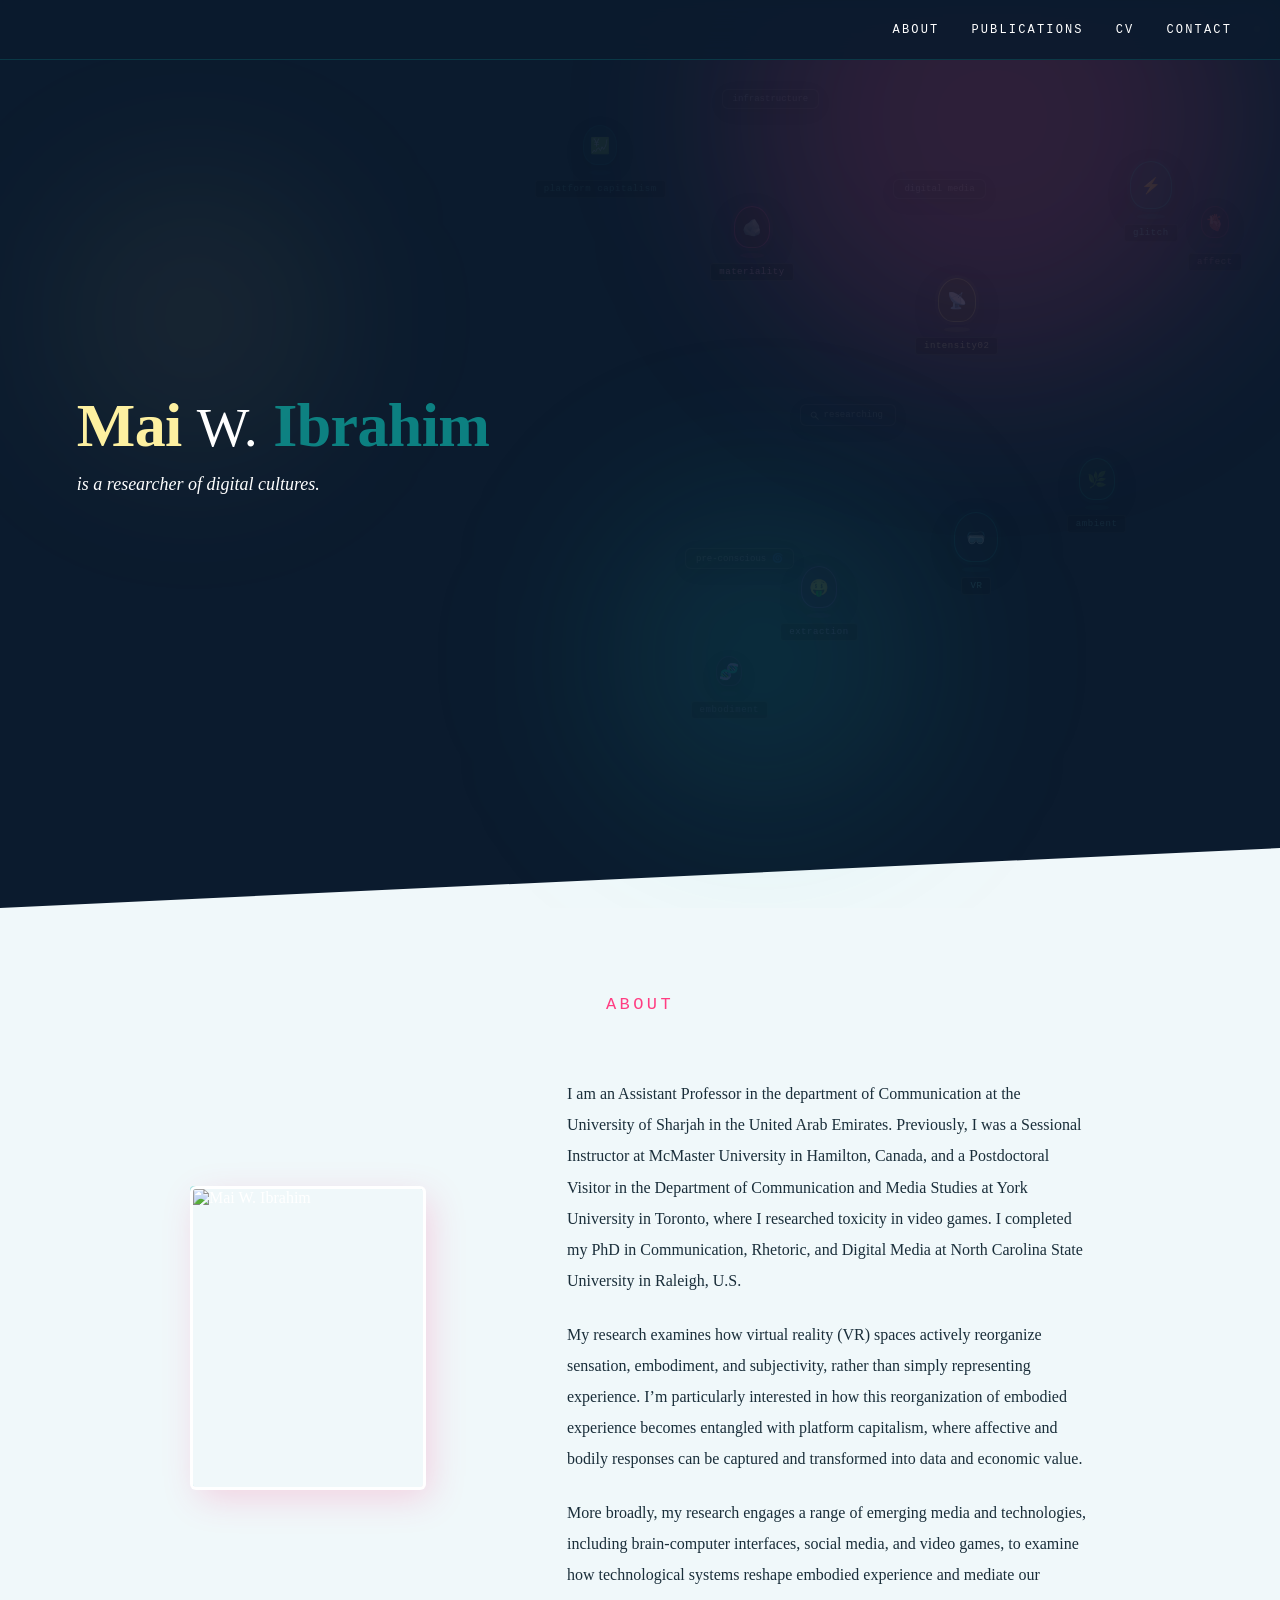
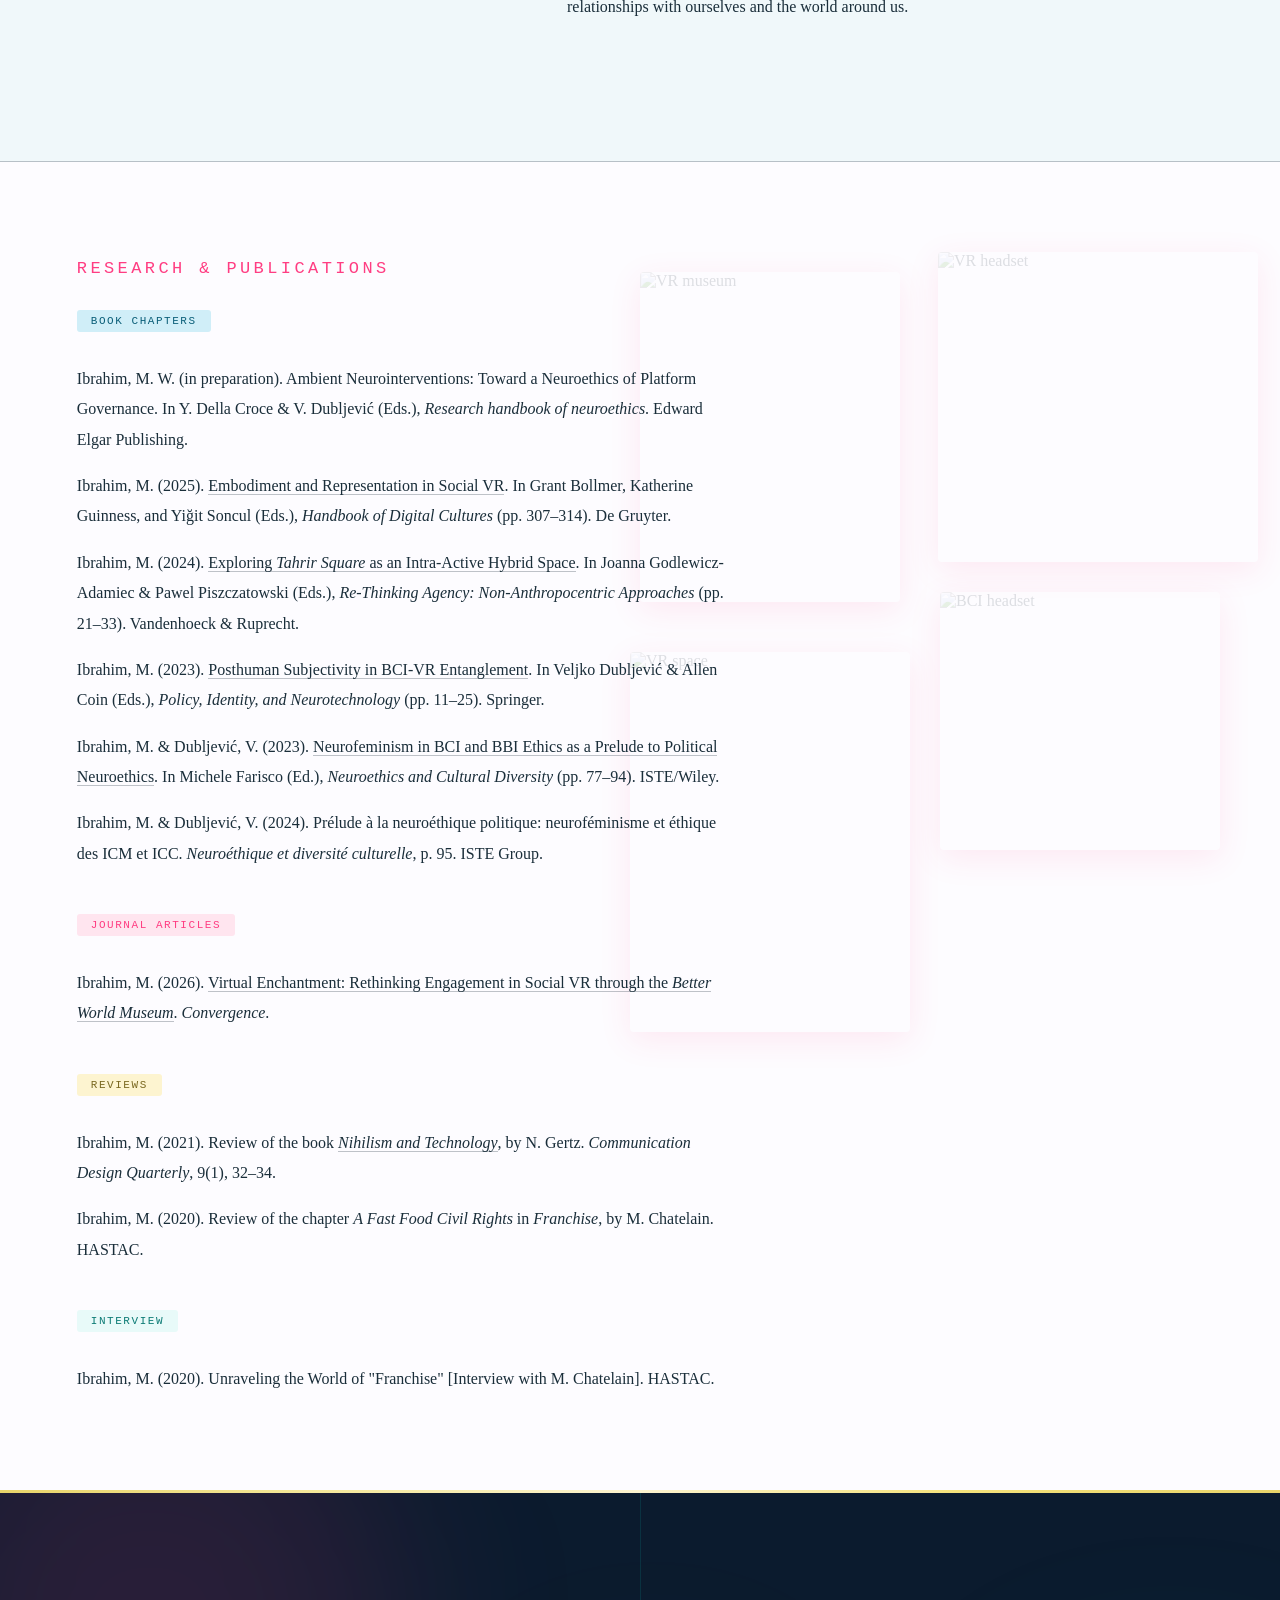
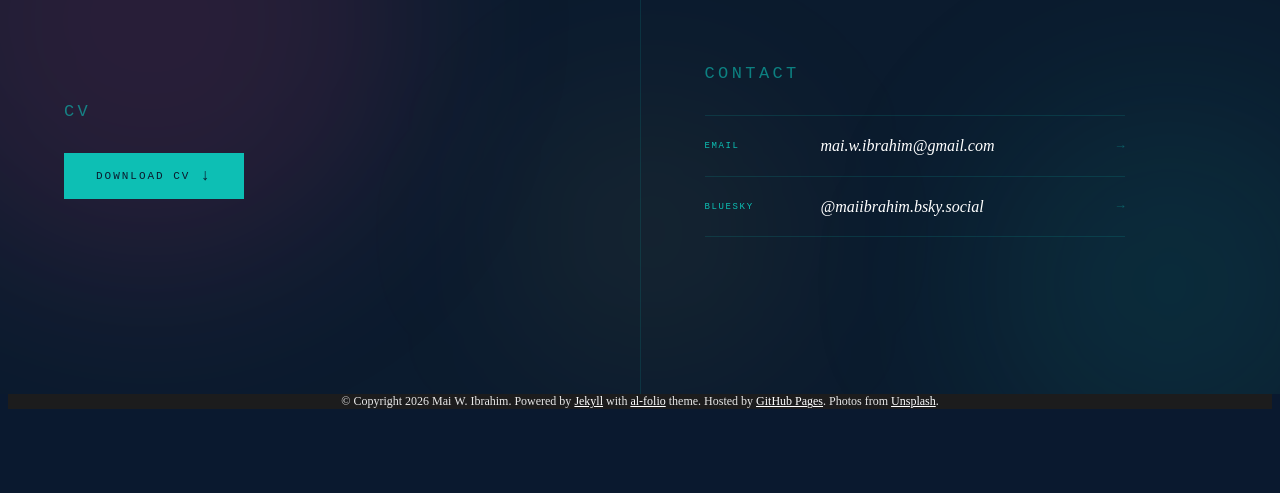
==== commit 1ced45b5: "Deploying to gh-pages from @ maiwibrahim/maiwibrahim.github.io@21a8f853e10c4fbb03ad2ecdec381f21c2e80" ====
--- a/index.html
+++ b/index.html
@@ -1,6 +1,6 @@
 <!DOCTYPE html> <html lang="en"> <head> <meta http-equiv="Content-Type" content="text/html; charset=UTF-8"> <meta charset="utf-8"> <meta name="viewport" content="width=device-width, initial-scale=1, shrink-to-fit=no"> <meta http-equiv="X-UA-Compatible" content="IE=edge"> <title> Mai W. Ibrahim </title> <meta name="author" content="Mai W. Ibrahim"> <meta name="description" content="Academic Website"> <meta name="keywords" content="jekyll, jekyll-theme, academic-website, portfolio-website"> <meta http-equiv="Content-Security-Policy" content="default-src 'self'; script-src 'self' 'unsafe-inline' https:; style-src 'self' 'unsafe-inline' https:; img-src 'self' data: https:; font-src 'self' data: https:; media-src 'self' https:; frame-src 'self' https:; connect-src 'self' https:;"> <link rel="stylesheet" href="/assets/css/bootstrap.min.css?v=a4b3f509e79c54a512b890d73235ef04"> <link rel="stylesheet" href="https://cdn.jsdelivr.net/npm/mdbootstrap@4.20.0/css/mdb.min.css" integrity="sha256-jpjYvU3G3N6nrrBwXJoVEYI/0zw8htfFnhT9ljN3JJw=" crossorigin="anonymous"> <link defer rel="stylesheet" href="/assets/css/academicons.min.css?v=f0b7046b84e425c55f3463ac249818f5"> <link defer rel="stylesheet" href="/assets/css/scholar-icons.css?v=62b2ac103a88034e6882a5be5f3e2772"> <link defer rel="stylesheet" type="text/css" href="https://fonts.googleapis.com/css?family=Roboto:300,400,500,700|Roboto+Slab:100,300,400,500,700|Material+Icons&amp;display=swap"> <link defer rel="stylesheet" href="/assets/css/jekyll-pygments-themes-github.css?v=591dab5a4e56573bf4ef7fd332894c99" media="" id="highlight_theme_light"> <link rel="shortcut icon" href="data:image/svg+xml,&lt;svg%20xmlns=%22http://www.w3.org/2000/svg%22%20viewBox=%220%200%20100%20100%22&gt;&lt;text%20y=%22.9em%22%20font-size=%2290%22&gt;%E2%9A%9B%EF%B8%8F&lt;/text&gt;&lt;/svg&gt;"> <link rel="stylesheet" href="/assets/css/main.css?v=d41d8cd98f00b204e9800998ecf8427e"> <link rel="canonical" href="https://maiwibrahim.github.io/"> </head> <body class=" "> <header> <nav id="navbar" class="navbar navbar-light navbar-expand-sm sticky-top" role="navigation"> <div class="container"> <button class="navbar-toggler collapsed ml-auto" type="button" data-toggle="collapse" data-target="#navbarNav" aria-controls="navbarNav" aria-expanded="false" aria-label="Toggle navigation"> <span class="sr-only">Toggle navigation</span> <span class="icon-bar top-bar"></span> <span class="icon-bar middle-bar"></span> <span class="icon-bar bottom-bar"></span> </button> <div class="collapse navbar-collapse text-right" id="navbarNav"> <ul class="navbar-nav ml-auto flex-nowrap"> <li class="nav-item active"> <a class="nav-link" href="/"> <span class="sr-only">(current)</span> </a> </li> </ul> </div> </div> </nav> </header> <div class="container mt-5" role="main"> <div class="post"> <header class="post-header"> <h1 class="post-title" style="display:none;"></h1> <p class="desc"></p> </header> <article> <div class="clearfix"> <style>@import url('https://fonts.googleapis.com/css2?family=DM+Serif+Display:ital@0;1&family=Playfair+Display:wght@300;400&family=Space+Mono:wght@400;700&family=Lora:ital,wght@0,300;0,400;0,500;1,400&display=swap');:root{--hero-bg:#0b1b2e;--navy:#0f2540;--navy-soft:#1a3a5c;--teal:#0dbfb4;--teal-soft:#35d4ca;--teal-muted:#80e8e3;--pink:#ff3d82;--pink-soft:#ff6fa3;--pink-muted:#ffaac9;--yellow:#f5e27a;--yellow-soft:#f9edaa;--yellow-muted:#fdf4d0}body{overflow-x:hidden}.container,.container-fluid,.container-md,main,#main-content,.col,.col-md,.row,.wrapper,.post,.profile{max-width:100%!important;width:100%!important;padding:0!important;margin:0!important;float:none!important}.page{font-family:'Lora',Georgia,serif;width:100vw;position:relative;left:50%;margin-left:-50vw;overflow-x:hidden}.page *,.page *::before,.page *::after{box-sizing:border-box}.post{padding:0!important;margin:0!important}article{padding:0!important;margin:0!important}.post-header{display:none!important}.navbar,nav.navbar{display:none!important}.p-name,.sidebar-header,.profile-name{display:none!important}.scroll-bar{position:fixed;top:0;left:0;height:2px;width:0;background:linear-gradient(90deg,var(--yellow),var(--yellow-soft),var(--yellow-muted),var(--yellow-soft),var(--yellow));z-index:999999;transition:width .05s linear;pointer-events:none;box-shadow:0 0 6px rgba(245,226,122,.70)}.site-nav{position:fixed;top:0;left:0;right:0;z-index:99999;background:rgba(11,27,46,.92);backdrop-filter:blur(14px);display:flex;gap:2rem;align-items:center;justify-content:flex-end;height:60px;padding:0 3rem;border-bottom:.5px solid rgba(13,191,180,.18)}.site-nav a{font-family:'Space Mono',monospace;font-size:12px;color:#fff;text-decoration:none;letter-spacing:.18em;text-transform:uppercase;transition:color .2s}.site-nav a:hover{color:var(--teal-soft)}.hero{background:var(--hero-bg);min-height:100vh;width:100vw;display:flex;align-items:center;padding:60px 6vw 80px;position:relative;overflow:hidden}.hero-blob{position:absolute;border-radius:50%;filter:blur(90px);pointer-events:none;z-index:1}.hero-blob-a{width:500px;height:500px;background:rgba(255,61,130,.14);top:-140px;right:3%}.hero-blob-b{width:320px;height:320px;background:rgba(13,191,180,.12);bottom:10%;right:28%}.hero-blob-c{width:260px;height:260px;background:rgba(245,226,122,.07);top:20%;left:5%}.ui-dots{position:absolute;top:18px;right:20px;display:flex;gap:5px;z-index:10}.ui-dots span{width:6px;height:6px;border-radius:50%}.av{position:absolute;display:flex;flex-direction:column;align-items:center;gap:5px;z-index:5;opacity:0;transform:translateY(14px);transition:opacity .7s ease,transform .7s ease}.av.visible{opacity:.10;transform:translateY(0)}.av.ghost-av.visible{opacity:.08;transform:translateY(0)}.av-body{border-radius:50% 50% 40% 40%;display:flex;align-items:center;justify-content:center;font-size:16px}.av-shadow{border-radius:50%;height:5px}.av-label{font-family:'Space Mono',monospace;font-size:9px;letter-spacing:.06em;font-weight:400;background:rgba(0,0,0,.68);padding:3px 8px;border-radius:3px;white-space:nowrap;border:.5px solid rgba(255,255,255,.12);transition:color .25s,border-color .25s,background .25s}.av.visible:hover,.av.ghost-av.visible:hover{opacity:1!important;transform:translateY(-6px) scale(1.08);transition:opacity .25s ease,transform .25s ease;z-index:20;cursor:default}.av.visible:hover .av-body,.av.ghost-av.visible:hover .av-body{filter:drop-shadow(0 0 10px rgba(255,255,255,.22))}.av.visible:hover .av-label,.av.ghost-av.visible:hover .av-label{background:rgba(0,0,0,.88);border-color:rgba(255,255,255,.38);color:#fff!important;letter-spacing:.10em}.float-tag{position:absolute;z-index:6;opacity:0;transform:translateY(14px);transition:opacity .25s ease,transform .25s ease,background .25s,border-color .25s,color .25s,box-shadow .25s;font-family:'Space Mono',monospace;font-size:9px;font-weight:400;background:rgba(8,18,28,.78);border:.5px solid rgba(255,255,255,.22);color:rgba(255,255,255,.65);white-space:nowrap;border-radius:6px;padding:4px 10px;box-shadow:0 4px 18px rgba(0,0,0,.72);cursor:default}.float-tag.visible{opacity:.08;transform:translateY(0)}.float-tag.with-icon{display:inline-flex;align-items:center;gap:5px;padding:5px 12px 5px 9px}.float-tag.visible:hover{opacity:1!important;transform:translateY(-4px) scale(1.06);background:rgba(0,0,0,.92);border-color:rgba(255,255,255,.50);color:#fff;box-shadow:0 6px 24px rgba(0,0,0,.88),0 0 12px rgba(255,255,255,.08);z-index:20;letter-spacing:.12em}.hero-content{position:relative;z-index:10;display:flex;flex-direction:column;gap:14px;max-width:600px}.hero-name{font-family:'DM Serif Display',Georgia,serif;font-size:clamp(32px,5.4vw,62px);font-weight:400;line-height:.92;white-space:nowrap;letter-spacing:-.01em;margin:0;display:flex;align-items:baseline}.hero-name .first{color:#fdf0a0;font-weight:700}.hero-name .mid{color:#fff;font-family:'Playfair Display',Georgia,serif;font-weight:300;font-size:.90em;line-height:1;vertical-align:baseline;display:inline-block;padding:0 .05em}
 .hero-name .last{color:rgba(13,191,180,.62);font-weight:700}.hero-desc{font-size:clamp(14px,2vw,18px);color:#fff;font-style:italic;line-height:1.6;margin:0}.about-section{background:#f0f8fa;width:100vw;padding:130px max(2.5rem,6vw) 140px;clip-path:polygon(0 60px,100% 0,100% 100%,0 100%);margin-top:-60px;min-height:100vh;display:flex;flex-direction:column;justify-content:center;align-items:center;position:relative}.section-label{font-size:17px;letter-spacing:.2em;text-transform:uppercase;color:var(--pink);margin-bottom:2.5rem;font-style:normal;font-family:'Space Mono',monospace;text-align:center;width:100%}.about-inner{display:flex;gap:9rem;align-items:center;justify-content:center;flex-wrap:wrap;position:relative}.about-img-wrap{flex-shrink:0;transform:none;position:relative;align-self:center}.about-img{width:230px;height:298px;object-fit:cover;object-position:top;display:block;border-radius:3px;box-shadow:0 0 0 3px #fff,6px 10px 36px rgba(255,61,130,.22),-2px -2px 0 1px rgba(13,191,180,.35)}.text-col{display:flex;flex-direction:column;gap:1.4rem;max-width:520px;transform:none;min-width:280px;padding-top:24px}.about-text{font-size:16px;line-height:1.95;color:#1a2e3a;margin:0}@keyframes floatA{0%,100%{transform:translateY(0) rotate(-3deg)}50%{transform:translateY(-18px) rotate(-3deg)}}@keyframes floatB{0%,100%{transform:translateY(0) rotate(2deg)}50%{transform:translateY(-14px) rotate(2deg)}}@keyframes floatC{0%,100%{transform:translateY(0) rotate(-1.5deg)}50%{transform:translateY(-20px) rotate(-1.5deg)}}@keyframes floatD{0%,100%{transform:translateY(0) rotate(4deg)}50%{transform:translateY(-12px) rotate(4deg)}}.pubs-section{background:#fdfcff;min-height:100vh;width:100vw;color:#1a2e3a;margin-top:0;clip-path:polygon(0 0,100% 0,100% 100%,0 100%);padding:80px max(2.5rem,6vw) 6rem;position:relative;overflow:hidden}.pubs-section *{color:#1a2e3a}.pubs-section a{color:#1a2e3a!important;border-bottom:.5px solid rgba(26,46,58,.28);text-decoration:none}.pubs-section a:hover{color:var(--pink)!important;border-bottom-color:var(--pink)}.pubs-section .section-label{color:var(--pink);margin-bottom:2rem;text-align:left;font-size:17px}.pub-img-float{position:absolute;z-index:2;overflow:hidden;border-radius:4px;box-shadow:0 8px 32px rgba(255,61,130,.1);cursor:pointer}.pub-img-float img{width:100%;height:100%;object-fit:cover;display:block;opacity:.14;filter:grayscale(10%);transition:opacity .45s ease,transform .45s ease}.pub-img-float:hover img{opacity:.88;transform:scale(1.04)}.pub-img-a{width:320px;height:310px;top:90px;right:22px;animation:floatA 8s ease-in-out infinite}.pub-img-a img{object-fit:cover;object-position:top center}.pub-img-c{width:280px;height:380px;top:490px;right:370px;animation:floatC 9s ease-in-out infinite;background:transparent}.pub-img-c img{object-fit:cover;object-position:center;background:transparent}.pub-img-d{width:280px;height:258px;top:430px;right:60px;animation:floatD 7s ease-in-out infinite}.pub-img-b{width:260px;height:330px;top:110px;right:380px;animation:floatB 10s ease-in-out infinite}.pub-content{position:relative;z-index:10;max-width:660px}.pub-type-block{margin-bottom:2.8rem}.pub-type-block:last-child{margin-bottom:0}.pub-type-label{font-size:11px;font-weight:500;letter-spacing:.14em;text-transform:uppercase;margin-bottom:1rem;padding:5px 14px;display:inline-block;border-radius:3px;font-family:'Space Mono',monospace}.type-chapters .pub-type-label{background:#d0eef8;color:#0a5e78}.type-articles .pub-type-label{background:#ffe5ef;color:var(--pink)}.type-reviews .pub-type-label{background:#fdf4d0;color:#7a6820}.type-interview .pub-type-label{background:#e8faf9;color:#0a7a74}.pub-entry{font-size:16px;line-height:1.9;color:#1a2e3a;margin-bottom:.9rem;font-family:'Lora',serif}.pub-entry:last-child{margin-bottom:0}.pub-entry em{font-style:italic}.pub-entry a{color:inherit;text-decoration:none;border-bottom:.5px solid rgba(26,46,58,.28)}.pub-entry a:hover{border-bottom-color:var(--pink);color:var(--pink)!important}.cv-contact-section{background:#0b1b2e;min-height:56vh;width:100vw;display:grid;grid-template-columns:1fr 1px 1fr;position:relative;overflow:hidden}.cv-blob{position:absolute;border-radius:50%;filter:blur(90px);pointer-events:none;z-index:0}.cv-blob-a{width:500px;height:500px;background:rgba(255,61,130,.12);top:-120px;left:-100px}.cv-blob-b{width:380px;height:380px;background:rgba(13,191,180,.1);bottom:-80px;right:-80px}.cv-blob-c{width:280px;height:280px;background:rgba(245,226,122,.05);top:40%;left:40%}.cv-top-stripe{position:absolute;top:0;left:0;right:0;height:3px;background:linear-gradient(90deg,#e8d46a,#f5e89a,#fdf4d0,#f5e27a,#e8d46a);z-index:10}.cv-divider{background:rgba(13,191,180,.14);align-self:stretch;position:relative;z-index:2}.cv-panel{display:flex;flex-direction:column;justify-content:center;align-items:flex-start;padding:3.5rem max(2rem,5vw);position:relative;z-index:2}.cv-panel .section-label{color:rgba(13,191,180,.62);text-align:left;margin-bottom:2rem;font-size:17px}
-.cv-download{font-family:'Space Mono',monospace;font-size:11px;letter-spacing:.18em;text-transform:uppercase;color:#0b1b2e;background:var(--teal);text-decoration:none;padding:14px 32px;display:inline-flex;align-items:center;gap:10px;transition:background .2s;width:fit-content}.cv-download:hover{background:var(--teal-soft);color:#0b1b2e}.cv-download::after{content:'↓';font-size:16px}.contact-panel{display:flex;flex-direction:column;justify-content:center;align-items:flex-start;padding:3.5rem max(2rem,5vw);position:relative;z-index:2}.contact-panel .section-label{color:rgba(13,191,180,.62);text-align:left;margin-bottom:2rem;font-size:17px}.contact-grid{display:flex;flex-direction:column;gap:0;max-width:420px;width:100%}.contact-row{display:flex;align-items:center;justify-content:space-between;padding:1.3rem 0;border-bottom:.5px solid rgba(13,191,180,.15);text-decoration:none;transition:padding-left .25s,color .2s}.contact-row:first-child{border-top:.5px solid rgba(13,191,180,.15)}.contact-row:hover{padding-left:.65rem}.contact-label{font-family:'Space Mono',monospace;font-size:9px;letter-spacing:.18em;text-transform:uppercase;color:var(--teal);min-width:100px}.contact-value{font-family:'Lora',serif;font-size:16px;font-style:italic;color:#fff;flex:1;padding:0 1rem}.contact-arrow{font-family:'Space Mono',monospace;font-size:13px;color:rgba(13,191,180,.36);transition:transform .2s,color .2s}.contact-row:hover .contact-arrow{transform:translateX(5px);color:var(--teal-soft)}.contact-row:hover .contact-value{color:var(--teal-muted)}@media(max-width:640px){.site-nav{justify-content:flex-start;padding:0 1.5rem;gap:1.25rem;height:56px}.site-nav a{font-size:10px}.hero{padding:56px 1.5rem 60px;align-items:center;min-height:100svh}.hero-name{white-space:normal}.hero-content{max-width:55%}.av,.float-tag{display:flex}.float-tag{display:inline-flex}.av .av-body{font-size:13px}.av .av-label{font-size:7px}.about-section{clip-path:polygon(0 30px,100% 0,100% 100%,0 100%);padding:80px 1.5rem 80px;margin-top:-30px}.about-inner{flex-direction:column;align-items:center;gap:2.5rem}.about-img-wrap{transform:none}.about-img{width:190px;height:246px}.text-col{transform:none;max-width:100%;min-width:unset}.about-text{font-size:15px}.section-label{font-size:15px}.pubs-section{padding-top:60px}.pub-entry{font-size:15px}.pub-img-float{display:none}.cv-contact-section{grid-template-columns:1fr;min-height:auto}.cv-divider{display:none}.cv-panel{padding:3rem 1.5rem 2rem}.contact-panel{padding:1.5rem 1.5rem 3rem}.contact-value{font-size:14px}}@media(max-width:900px) and (min-width:641px){.pub-img-a{width:200px;height:194px;right:14px;top:100px}.pub-img-d{width:175px;height:161px;top:330px;right:38px}.pub-img-b{width:162px;height:206px;top:100px;right:238px}.pub-img-c{width:175px;height:237px;top:350px;right:231px}}</style> <div class="page"> <div class="scroll-bar" id="scrollBar"></div> <nav class="site-nav"> <a href="#about">About</a> <a href="#publications">Publications</a> <a href="#cv">CV</a> <a href="#contact">Contact</a> </nav> <div class="hero" id="hero"> <div class="hero-blob hero-blob-a"></div> <div class="hero-blob hero-blob-b"></div> <div class="hero-blob hero-blob-c"></div> <div class="ui-dots"> <span style="background:var(--teal);"></span> <span style="background:var(--pink);"></span> <span style="background:var(--yellow);"></span> </div> <div class="av ghost-av" id="av1" style="top:17%;right:8%;"> <div class="av-body" style="width:42px;height:48px;background:rgba(8,52,58,.80);border:1px solid rgba(13,191,180,.55);box-shadow:0 0 0 3px rgba(13,191,180,.08),0 8px 32px rgba(0,0,0,.88);">⚡</div> <div class="av-shadow" style="width:28px;background:rgba(13,191,180,.16);"></div> <div class="av-label" style="color:rgba(128,232,227,.80);">glitch</div> </div> <div class="av" id="av2" style="top:30%;right:22%;"> <div class="av-body" style="width:38px;height:44px;background:rgba(52,48,8,.80);border:1px solid rgba(245,226,122,.55);box-shadow:0 0 0 3px rgba(245,226,122,.08),0 8px 32px rgba(0,0,0,.88);">📡</div> <div class="av-shadow" style="width:26px;background:rgba(245,226,122,.14);"></div> <div class="av-label" style="color:rgba(249,237,170,.80);">intensity02</div> </div> <div class="float-tag" id="tag1" style="top:19%;right:23%;">digital media</div> <div class="av" id="av3" style="top:22%;right:38%;"> <div class="av-body" style="width:36px;height:42px;background:rgba(52,8,24,.80);border:1px solid rgba(255,61,130,.55);box-shadow:0 0 0 3px rgba(255,61,130,.08),0 8px 32px rgba(0,0,0,.88);">🪨</div> <div class="av-shadow" style="width:24px;background:rgba(255,61,130,.14);"></div> <div class="av-label" style="color:rgba(255,170,201,.80);">materiality</div> </div> <div class="float-tag with-icon" id="tag2" style="top:44%;right:30%;"> <svg width="9" height="9" viewbox="0 0 12 12" fill="none" xmlns="http://www.w3.org/2000/svg" style="flex-shrink:0;"> <circle cx="5" cy="5" r="3.4" stroke="rgba(255,255,255,0.60)" stroke-width="1.3"></circle> <line x1="7.4" y1="7.4" x2="11" y2="11" stroke="rgba(255,255,255,0.60)" stroke-width="1.4" stroke-linecap="round"></line> </svg> researching </div> <div class="av ghost-av" id="av4" style="top:50%;right:12%;"> <div class="av-body" style="width:36px;height:42px;background:rgba(6,44,38,.80);border:1px solid rgba(0,210,170,.55);box-shadow:0 0 0 3px rgba(0,210,170,.08),0 8px 32px rgba(0,0,0,.88);">🌿</div> <div class="av-shadow" style="width:24px;background:rgba(0,210,170,.14);"></div> <div class="av-label" style="color:rgba(128,232,227,.80);">ambient</div> </div> <div class="av" id="av5" style="top:62%;right:33%;"> <div class="av-body" style="width:36px;height:42px;background:rgba(30,8,52,.80);border:1px solid rgba(160,90,230,.55);box-shadow:0 0 0 3px rgba(160,90,230,.08),0 8px 32px rgba(0,0,0,.88);">🤑</div> <div class="av-shadow" style="width:24px;background:rgba(160,80,230,.14);"></div> <div class="av-label" style="color:rgba(200,160,240,.80);">extraction</div> </div> <div class="av ghost-av" id="gv2" style="top:22%;right:3%;"> <div class="av-body" style="width:28px;height:32px;background:rgba(40,10,30,.92);border:1px solid rgba(255,61,130,.28);box-shadow:0 6px 24px rgba(0,0,0,.78);">🫀</div> <div class="av-shadow" style="width:18px;background:rgba(255,61,130,.08);"></div> <div class="av-label" style="color:rgba(255,170,201,.55);">affect</div> </div> <div class="av ghost-av" id="gv3" style="top:13%;right:48%;"> <div class="av-body" style="width:34px;height:40px;background:rgba(8,40,50,.92);border:1px solid rgba(13,191,180,.26);box-shadow:0 6px 24px rgba(0,0,0,.78);">💹</div> <div class="av-shadow" style="width:22px;background:rgba(13,191,180,.08);"></div> <div class="av-label" style="color:rgba(128,232,227,.52);">platform capitalism</div> </div> <div class="av" id="gv4" style="top:56%;right:22%;"> <div class="av-body" style="width:44px;height:50px;background:rgba(10,28,46,.80);border:1px solid rgba(13,191,180,.50);box-shadow:0 0 0 3px rgba(13,191,180,.08),0 8px 32px rgba(0,0,0,.88);">🥽</div> <div class="av-shadow" style="width:28px;background:rgba(13,191,180,.14);"></div> <div class="av-label" style="color:rgba(128,232,227,.80);">VR</div> </div> <div class="av ghost-av" id="gv5" style="top:72%;right:40%;"> <div class="av-body" style="width:26px;height:30px;background:rgba(20,8,40,.92);border:1px solid rgba(160,90,230,.26);box-shadow:0 6px 20px rgba(0,0,0,.78);">🧬</div> <div class="av-shadow" style="width:16px;background:rgba(160,80,230,.08);"></div> <div class="av-label" style="color:rgba(200,160,240,.52);">embodiment</div> </div> <div class="float-tag" id="gtag1" style="top:9%;right:36%;opacity:0;">infrastructure</div> <div class="float-tag" id="gtag2" style="top:60%;right:38%;opacity:0;">pre-conscious 🌀</div> <div class="hero-content"> <h1 class="hero-name"> <span class="first">Mai</span><span class="mid"> W. </span><span class="last">Ibrahim</span> </h1> <p class="hero-desc">is a researcher of digital cultures.</p> </div> </div> <div class="about-section" id="about"> <p class="section-label">About</p> <div class="about-inner"> <div class="about-img-wrap"> <img class="about-img" src="/assets/img/prof_pic.jpg" alt="Mai W. Ibrahim"> </div> <div class="text-col"> <p class="about-text">I am an Assistant Professor in the department of Communication at the University of Sharjah in the United Arab Emirates. Previously, I was a Sessional Instructor at McMaster University in Hamilton, Canada, and a Postdoctoral Visitor in the Department of Communication and Media Studies at York University in Toronto, where I researched toxicity in video games. I completed my PhD in Communication, Rhetoric, and Digital Media at North Carolina State University in Raleigh, U.S.</p> <p class="about-text">My research examines how virtual reality (VR) spaces actively reorganize sensation, embodiment, and subjectivity, rather than simply representing experience. I’m particularly interested in how this reorganization of embodied experience becomes entangled with platform capitalism, where affective and bodily responses can be captured and transformed into data and economic value.</p> <p class="about-text">More broadly, my research engages a range of emerging media and technologies, including brain-computer interfaces, social media, and video games, to examine how technological systems reshape embodied experience and mediate our relationships with ourselves and the world around us.</p> </div> </div> </div> <div class="pubs-section" id="publications"> <div class="pub-img-float pub-img-a"><img src="/assets/img/vr-headset.jpg" alt="VR headset"></div> <div class="pub-img-float pub-img-b"><img src="/assets/img/vr-museum.jpg" alt="VR museum"></div> <div class="pub-img-float pub-img-c"><img src="/assets/img/vr-space.jpg" alt="VR space"></div> <div class="pub-img-float pub-img-d"><img src="/assets/img/bci-headset.jpg" alt="BCI headset"></div> <div class="pub-content"> <p class="section-label">Research &amp; Publications</p> <div class="pub-type-block type-chapters"> <span class="pub-type-label">Book Chapters</span> <p class="pub-entry">Ibrahim, M. W. (in preparation). Ambient neurointerventions: Toward a neuroethics of platform governance. In Y. Della Croce &amp; V. Dubljević (Eds.), Research handbook of neuroethics. Edward Elgar Publishing.</p> <p class="pub-entry">Ibrahim, M. (2025). <a href="/assets/pdf/embodiment-social-vr.pdf" target="_blank">Embodiment and Representation in Social VR</a>. In Grant Bollmer, Katherine Guinness, and Yiğit Soncul (Eds.), <em>Handbook of Digital Cultures</em> (pp. 307–314). De Gruyter.</p> <p class="pub-entry">Ibrahim, M. (2024). <a href="/assets/pdf/tahrir-square.pdf" target="_blank">Exploring <em>Tahrir Square</em> as an Intra-Active Hybrid Space</a>. In Joanna Godlewicz-Adamiec &amp; Pawel Piszczatowski (Eds.), <em>Re-Thinking Agency: Non-Anthropocentric Approaches</em> (pp. 21–33). Vandenhoeck &amp; Ruprecht.</p> <p class="pub-entry">Ibrahim, M. (2023). <a href="/assets/pdf/posthuman-bci-vr.pdf" target="_blank">Posthuman Subjectivity in BCI-VR Entanglement</a>. In Veljko Dubljević &amp; Allen Coin (Eds.), <em>Policy, Identity, and Neurotechnology</em> (pp. 11–25). Springer.</p> <p class="pub-entry">Ibrahim, M. &amp; Dubljević, V. (2023). <a href="/assets/pdf/neurofeminism-bci.pdf" target="_blank">Neurofeminism in BCI and BBI Ethics as a Prelude to Political Neuroethics</a>. In Michele Farisco (Ed.), <em>Neuroethics and Cultural Diversity</em> (pp. 77–94). ISTE/Wiley.</p> <p class="pub-entry">Ibrahim, M. &amp; Dubljević, V. (2024). Prélude à la neuroéthique politique: neuroféminisme et éthique des ICM et ICC. <em>Neuroéthique et diversité culturelle</em>, p. 95. ISTE Group.</p> </div> <div class="pub-type-block type-articles"> <span class="pub-type-label">Journal Articles</span> <p class="pub-entry">Ibrahim, M. (2026). <a href="https://journals.sagepub.com/doi/10.1177/13548565261460295?int.sj-abstract.similar-articles.6" target="_blank" rel="external nofollow noopener">Virtual Enchantment: Rethinking Engagement in Social VR through the <em>Better World Museum</em></a>. <em>Convergence</em>.</p> </div> <div class="pub-type-block type-reviews"> <span class="pub-type-label">Reviews</span> <p class="pub-entry">Ibrahim, M. (2021). Review of the book <a href="/assets/pdf/nihilism-review.pdf" target="_blank"><em>Nihilism and Technology</em></a>, by N. Gertz. <em>Communication Design Quarterly</em>, 9(1), 32–34.</p> <p class="pub-entry">Ibrahim, M. (2020). Review of the chapter <em>A Fast Food Civil Rights</em> in <em>Franchise</em>, by M. Chatelain. HASTAC.</p> </div> <div class="pub-type-block type-interview"> <span class="pub-type-label">Interview</span> <p class="pub-entry">Ibrahim, M. (2020). Unraveling the World of "Franchise" [Interview with M. Chatelain]. HASTAC.</p> </div> </div> </div> <div class="cv-contact-section" id="cv"> <div class="cv-top-stripe"></div> <div class="cv-blob cv-blob-a"></div> <div class="cv-blob cv-blob-b"></div> <div class="cv-blob cv-blob-c"></div> <div class="cv-panel"> <p class="section-label">CV</p> <a class="cv-download" href="/assets/pdf/cv.pdf" target="_blank">Download CV</a> </div> <div class="cv-divider"></div> <div class="contact-panel" id="contact"> <p class="section-label">Contact</p> <div class="contact-grid"> <a class="contact-row" href="mailto:mai.w.ibrahim@gmail.com"> <span class="contact-label">Email</span> <span class="contact-value">mai.w.ibrahim@gmail.com</span> <span class="contact-arrow">→</span> </a> <a class="contact-row" href="https://bsky.app/profile/maiibrahim.bsky.social" target="_blank" rel="external nofollow noopener"> <span class="contact-label">Bluesky</span> <span class="contact-value">@maiibrahim.bsky.social</span> <span class="contact-arrow">→</span> </a> </div> </div> </div> </div> <script>
+.cv-download{font-family:'Space Mono',monospace;font-size:11px;letter-spacing:.18em;text-transform:uppercase;color:#0b1b2e;background:var(--teal);text-decoration:none;padding:14px 32px;display:inline-flex;align-items:center;gap:10px;transition:background .2s;width:fit-content}.cv-download:hover{background:var(--teal-soft);color:#0b1b2e}.cv-download::after{content:'↓';font-size:16px}.contact-panel{display:flex;flex-direction:column;justify-content:center;align-items:flex-start;padding:3.5rem max(2rem,5vw);position:relative;z-index:2}.contact-panel .section-label{color:rgba(13,191,180,.62);text-align:left;margin-bottom:2rem;font-size:17px}.contact-grid{display:flex;flex-direction:column;gap:0;max-width:420px;width:100%}.contact-row{display:flex;align-items:center;justify-content:space-between;padding:1.3rem 0;border-bottom:.5px solid rgba(13,191,180,.15);text-decoration:none;transition:padding-left .25s,color .2s}.contact-row:first-child{border-top:.5px solid rgba(13,191,180,.15)}.contact-row:hover{padding-left:.65rem}.contact-label{font-family:'Space Mono',monospace;font-size:9px;letter-spacing:.18em;text-transform:uppercase;color:var(--teal);min-width:100px}.contact-value{font-family:'Lora',serif;font-size:16px;font-style:italic;color:#fff;flex:1;padding:0 1rem}.contact-arrow{font-family:'Space Mono',monospace;font-size:13px;color:rgba(13,191,180,.36);transition:transform .2s,color .2s}.contact-row:hover .contact-arrow{transform:translateX(5px);color:var(--teal-soft)}.contact-row:hover .contact-value{color:var(--teal-muted)}@media(max-width:640px){.site-nav{justify-content:flex-start;padding:0 1.5rem;gap:1.25rem;height:56px}.site-nav a{font-size:10px}.hero{padding:56px 1.5rem 60px;align-items:center;min-height:100svh}.hero-name{white-space:normal}.hero-content{max-width:55%}.av,.float-tag{display:flex}.float-tag{display:inline-flex}.av .av-body{font-size:13px}.av .av-label{font-size:7px}.about-section{clip-path:polygon(0 30px,100% 0,100% 100%,0 100%);padding:80px 1.5rem 80px;margin-top:-30px}.about-inner{flex-direction:column;align-items:center;gap:2.5rem}.about-img-wrap{transform:none}.about-img{width:190px;height:246px}.text-col{transform:none;max-width:100%;min-width:unset}.about-text{font-size:15px}.section-label{font-size:15px}.pubs-section{padding-top:60px}.pub-entry{font-size:15px}.pub-img-float{display:none}.cv-contact-section{grid-template-columns:1fr;min-height:auto}.cv-divider{display:none}.cv-panel{padding:3rem 1.5rem 2rem}.contact-panel{padding:1.5rem 1.5rem 3rem}.contact-value{font-size:14px}}@media(max-width:900px) and (min-width:641px){.pub-img-a{width:200px;height:194px;right:14px;top:100px}.pub-img-d{width:175px;height:161px;top:330px;right:38px}.pub-img-b{width:162px;height:206px;top:100px;right:238px}.pub-img-c{width:175px;height:237px;top:350px;right:231px}}</style> <div class="page"> <div class="scroll-bar" id="scrollBar"></div> <nav class="site-nav"> <a href="#about">About</a> <a href="#publications">Publications</a> <a href="#cv">CV</a> <a href="#contact">Contact</a> </nav> <div class="hero" id="hero"> <div class="hero-blob hero-blob-a"></div> <div class="hero-blob hero-blob-b"></div> <div class="hero-blob hero-blob-c"></div> <div class="ui-dots"> <span style="background:var(--teal);"></span> <span style="background:var(--pink);"></span> <span style="background:var(--yellow);"></span> </div> <div class="av ghost-av" id="av1" style="top:17%;right:8%;"> <div class="av-body" style="width:42px;height:48px;background:rgba(8,52,58,.80);border:1px solid rgba(13,191,180,.55);box-shadow:0 0 0 3px rgba(13,191,180,.08),0 8px 32px rgba(0,0,0,.88);">⚡</div> <div class="av-shadow" style="width:28px;background:rgba(13,191,180,.16);"></div> <div class="av-label" style="color:rgba(128,232,227,.80);">glitch</div> </div> <div class="av" id="av2" style="top:30%;right:22%;"> <div class="av-body" style="width:38px;height:44px;background:rgba(52,48,8,.80);border:1px solid rgba(245,226,122,.55);box-shadow:0 0 0 3px rgba(245,226,122,.08),0 8px 32px rgba(0,0,0,.88);">📡</div> <div class="av-shadow" style="width:26px;background:rgba(245,226,122,.14);"></div> <div class="av-label" style="color:rgba(249,237,170,.80);">intensity02</div> </div> <div class="float-tag" id="tag1" style="top:19%;right:23%;">digital media</div> <div class="av" id="av3" style="top:22%;right:38%;"> <div class="av-body" style="width:36px;height:42px;background:rgba(52,8,24,.80);border:1px solid rgba(255,61,130,.55);box-shadow:0 0 0 3px rgba(255,61,130,.08),0 8px 32px rgba(0,0,0,.88);">🪨</div> <div class="av-shadow" style="width:24px;background:rgba(255,61,130,.14);"></div> <div class="av-label" style="color:rgba(255,170,201,.80);">materiality</div> </div> <div class="float-tag with-icon" id="tag2" style="top:44%;right:30%;"> <svg width="9" height="9" viewbox="0 0 12 12" fill="none" xmlns="http://www.w3.org/2000/svg" style="flex-shrink:0;"> <circle cx="5" cy="5" r="3.4" stroke="rgba(255,255,255,0.60)" stroke-width="1.3"></circle> <line x1="7.4" y1="7.4" x2="11" y2="11" stroke="rgba(255,255,255,0.60)" stroke-width="1.4" stroke-linecap="round"></line> </svg> researching </div> <div class="av ghost-av" id="av4" style="top:50%;right:12%;"> <div class="av-body" style="width:36px;height:42px;background:rgba(6,44,38,.80);border:1px solid rgba(0,210,170,.55);box-shadow:0 0 0 3px rgba(0,210,170,.08),0 8px 32px rgba(0,0,0,.88);">🌿</div> <div class="av-shadow" style="width:24px;background:rgba(0,210,170,.14);"></div> <div class="av-label" style="color:rgba(128,232,227,.80);">ambient</div> </div> <div class="av" id="av5" style="top:62%;right:33%;"> <div class="av-body" style="width:36px;height:42px;background:rgba(30,8,52,.80);border:1px solid rgba(160,90,230,.55);box-shadow:0 0 0 3px rgba(160,90,230,.08),0 8px 32px rgba(0,0,0,.88);">🤑</div> <div class="av-shadow" style="width:24px;background:rgba(160,80,230,.14);"></div> <div class="av-label" style="color:rgba(200,160,240,.80);">extraction</div> </div> <div class="av ghost-av" id="gv2" style="top:22%;right:3%;"> <div class="av-body" style="width:28px;height:32px;background:rgba(40,10,30,.92);border:1px solid rgba(255,61,130,.28);box-shadow:0 6px 24px rgba(0,0,0,.78);">🫀</div> <div class="av-shadow" style="width:18px;background:rgba(255,61,130,.08);"></div> <div class="av-label" style="color:rgba(255,170,201,.55);">affect</div> </div> <div class="av ghost-av" id="gv3" style="top:13%;right:48%;"> <div class="av-body" style="width:34px;height:40px;background:rgba(8,40,50,.92);border:1px solid rgba(13,191,180,.26);box-shadow:0 6px 24px rgba(0,0,0,.78);">💹</div> <div class="av-shadow" style="width:22px;background:rgba(13,191,180,.08);"></div> <div class="av-label" style="color:rgba(128,232,227,.52);">platform capitalism</div> </div> <div class="av" id="gv4" style="top:56%;right:22%;"> <div class="av-body" style="width:44px;height:50px;background:rgba(10,28,46,.80);border:1px solid rgba(13,191,180,.50);box-shadow:0 0 0 3px rgba(13,191,180,.08),0 8px 32px rgba(0,0,0,.88);">🥽</div> <div class="av-shadow" style="width:28px;background:rgba(13,191,180,.14);"></div> <div class="av-label" style="color:rgba(128,232,227,.80);">VR</div> </div> <div class="av ghost-av" id="gv5" style="top:72%;right:40%;"> <div class="av-body" style="width:26px;height:30px;background:rgba(20,8,40,.92);border:1px solid rgba(160,90,230,.26);box-shadow:0 6px 20px rgba(0,0,0,.78);">🧬</div> <div class="av-shadow" style="width:16px;background:rgba(160,80,230,.08);"></div> <div class="av-label" style="color:rgba(200,160,240,.52);">embodiment</div> </div> <div class="float-tag" id="gtag1" style="top:9%;right:36%;opacity:0;">infrastructure</div> <div class="float-tag" id="gtag2" style="top:60%;right:38%;opacity:0;">pre-conscious 🌀</div> <div class="hero-content"> <h1 class="hero-name"> <span class="first">Mai</span><span class="mid"> W. </span><span class="last">Ibrahim</span> </h1> <p class="hero-desc">is a researcher of digital cultures.</p> </div> </div> <div class="about-section" id="about"> <p class="section-label">About</p> <div class="about-inner"> <div class="about-img-wrap"> <img class="about-img" src="/assets/img/prof_pic.jpg" alt="Mai W. Ibrahim"> </div> <div class="text-col"> <p class="about-text">I am an Assistant Professor in the department of Communication at the University of Sharjah in the United Arab Emirates. Previously, I was a Sessional Instructor at McMaster University in Hamilton, Canada, and a Postdoctoral Visitor in the Department of Communication and Media Studies at York University in Toronto, where I researched toxicity in video games. I completed my PhD in Communication, Rhetoric, and Digital Media at North Carolina State University in Raleigh, U.S.</p> <p class="about-text">My research examines how virtual reality (VR) spaces actively reorganize sensation, embodiment, and subjectivity, rather than simply representing experience. I’m particularly interested in how this reorganization of embodied experience becomes entangled with platform capitalism, where affective and bodily responses can be captured and transformed into data and economic value.</p> <p class="about-text">More broadly, my research engages a range of emerging media and technologies, including brain-computer interfaces, social media, and video games, to examine how technological systems reshape embodied experience and mediate our relationships with ourselves and the world around us.</p> </div> </div> </div> <div class="pubs-section" id="publications"> <div class="pub-img-float pub-img-a"><img src="/assets/img/vr-headset.jpg" alt="VR headset"></div> <div class="pub-img-float pub-img-b"><img src="/assets/img/vr-museum.jpg" alt="VR museum"></div> <div class="pub-img-float pub-img-c"><img src="/assets/img/vr-space.jpg" alt="VR space"></div> <div class="pub-img-float pub-img-d"><img src="/assets/img/bci-headset.jpg" alt="BCI headset"></div> <div class="pub-content"> <p class="section-label">Research &amp; Publications</p> <div class="pub-type-block type-chapters"> <span class="pub-type-label">Book Chapters</span> <p class="pub-entry">Ibrahim, M. W. (in preparation). Ambient Neurointerventions: Toward a Neuroethics of Platform Governance. In Y. Della Croce &amp; V. Dubljević (Eds.), <em>Research handbook of neuroethics</em>. Edward Elgar Publishing.</p> <p class="pub-entry">Ibrahim, M. (2025). <a href="/assets/pdf/embodiment-social-vr.pdf" target="_blank">Embodiment and Representation in Social VR</a>. In Grant Bollmer, Katherine Guinness, and Yiğit Soncul (Eds.), <em>Handbook of Digital Cultures</em> (pp. 307–314). De Gruyter.</p> <p class="pub-entry">Ibrahim, M. (2024). <a href="/assets/pdf/tahrir-square.pdf" target="_blank">Exploring <em>Tahrir Square</em> as an Intra-Active Hybrid Space</a>. In Joanna Godlewicz-Adamiec &amp; Pawel Piszczatowski (Eds.), <em>Re-Thinking Agency: Non-Anthropocentric Approaches</em> (pp. 21–33). Vandenhoeck &amp; Ruprecht.</p> <p class="pub-entry">Ibrahim, M. (2023). <a href="/assets/pdf/posthuman-bci-vr.pdf" target="_blank">Posthuman Subjectivity in BCI-VR Entanglement</a>. In Veljko Dubljević &amp; Allen Coin (Eds.), <em>Policy, Identity, and Neurotechnology</em> (pp. 11–25). Springer.</p> <p class="pub-entry">Ibrahim, M. &amp; Dubljević, V. (2023). <a href="/assets/pdf/neurofeminism-bci.pdf" target="_blank">Neurofeminism in BCI and BBI Ethics as a Prelude to Political Neuroethics</a>. In Michele Farisco (Ed.), <em>Neuroethics and Cultural Diversity</em> (pp. 77–94). ISTE/Wiley.</p> <p class="pub-entry">Ibrahim, M. &amp; Dubljević, V. (2024). Prélude à la neuroéthique politique: neuroféminisme et éthique des ICM et ICC. <em>Neuroéthique et diversité culturelle</em>, p. 95. ISTE Group.</p> </div> <div class="pub-type-block type-articles"> <span class="pub-type-label">Journal Articles</span> <p class="pub-entry">Ibrahim, M. (2026). <a href="https://journals.sagepub.com/doi/10.1177/13548565261460295?int.sj-abstract.similar-articles.6" target="_blank" rel="external nofollow noopener">Virtual Enchantment: Rethinking Engagement in Social VR through the <em>Better World Museum</em></a>. <em>Convergence</em>.</p> </div> <div class="pub-type-block type-reviews"> <span class="pub-type-label">Reviews</span> <p class="pub-entry">Ibrahim, M. (2021). Review of the book <a href="/assets/pdf/nihilism-review.pdf" target="_blank"><em>Nihilism and Technology</em></a>, by N. Gertz. <em>Communication Design Quarterly</em>, 9(1), 32–34.</p> <p class="pub-entry">Ibrahim, M. (2020). Review of the chapter <em>A Fast Food Civil Rights</em> in <em>Franchise</em>, by M. Chatelain. HASTAC.</p> </div> <div class="pub-type-block type-interview"> <span class="pub-type-label">Interview</span> <p class="pub-entry">Ibrahim, M. (2020). Unraveling the World of "Franchise" [Interview with M. Chatelain]. HASTAC.</p> </div> </div> </div> <div class="cv-contact-section" id="cv"> <div class="cv-top-stripe"></div> <div class="cv-blob cv-blob-a"></div> <div class="cv-blob cv-blob-b"></div> <div class="cv-blob cv-blob-c"></div> <div class="cv-panel"> <p class="section-label">CV</p> <a class="cv-download" href="/assets/pdf/cv.pdf" target="_blank">Download CV</a> </div> <div class="cv-divider"></div> <div class="contact-panel" id="contact"> <p class="section-label">Contact</p> <div class="contact-grid"> <a class="contact-row" href="mailto:mai.w.ibrahim@gmail.com"> <span class="contact-label">Email</span> <span class="contact-value">mai.w.ibrahim@gmail.com</span> <span class="contact-arrow">→</span> </a> <a class="contact-row" href="https://bsky.app/profile/maiibrahim.bsky.social" target="_blank" rel="external nofollow noopener"> <span class="contact-label">Bluesky</span> <span class="contact-value">@maiibrahim.bsky.social</span> <span class="contact-arrow">→</span> </a> </div> </div> </div> </div> <script>
 (function(){
   var bar = document.getElementById('scrollBar');
   function onScroll(){
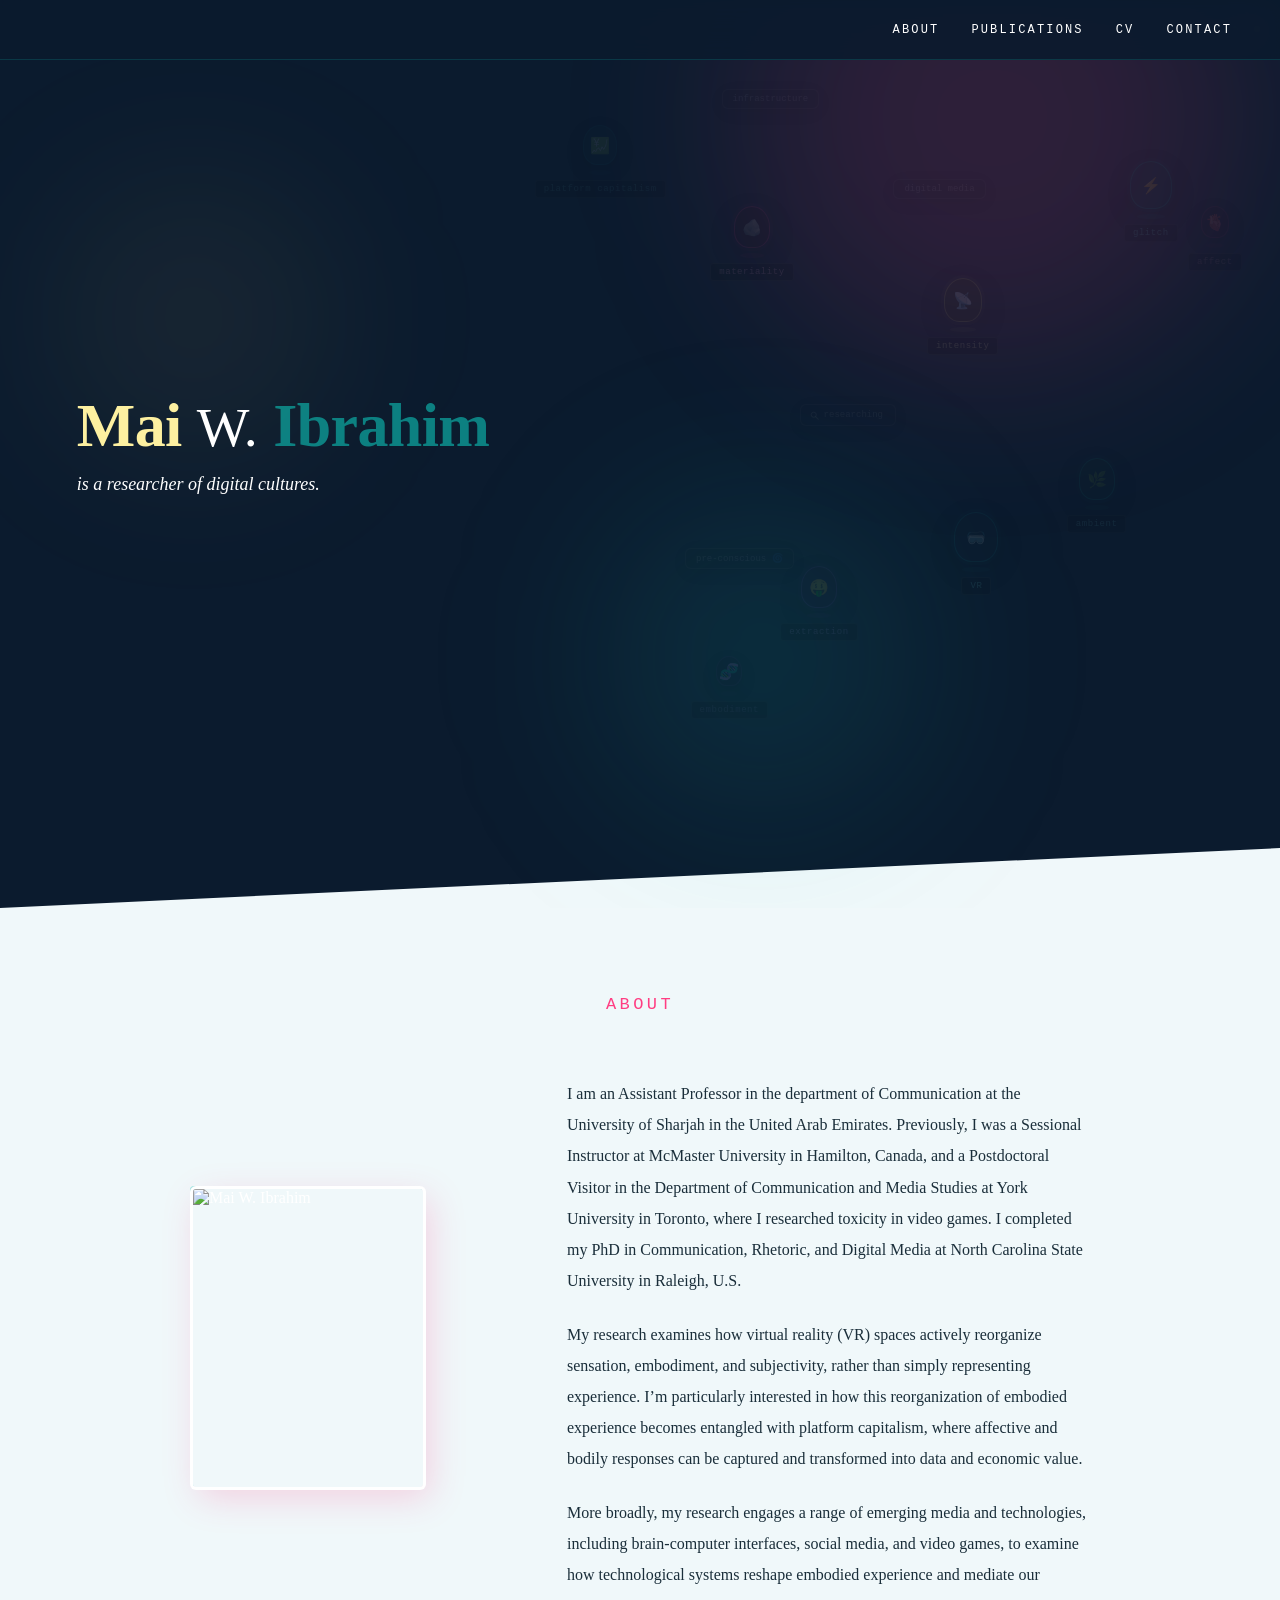
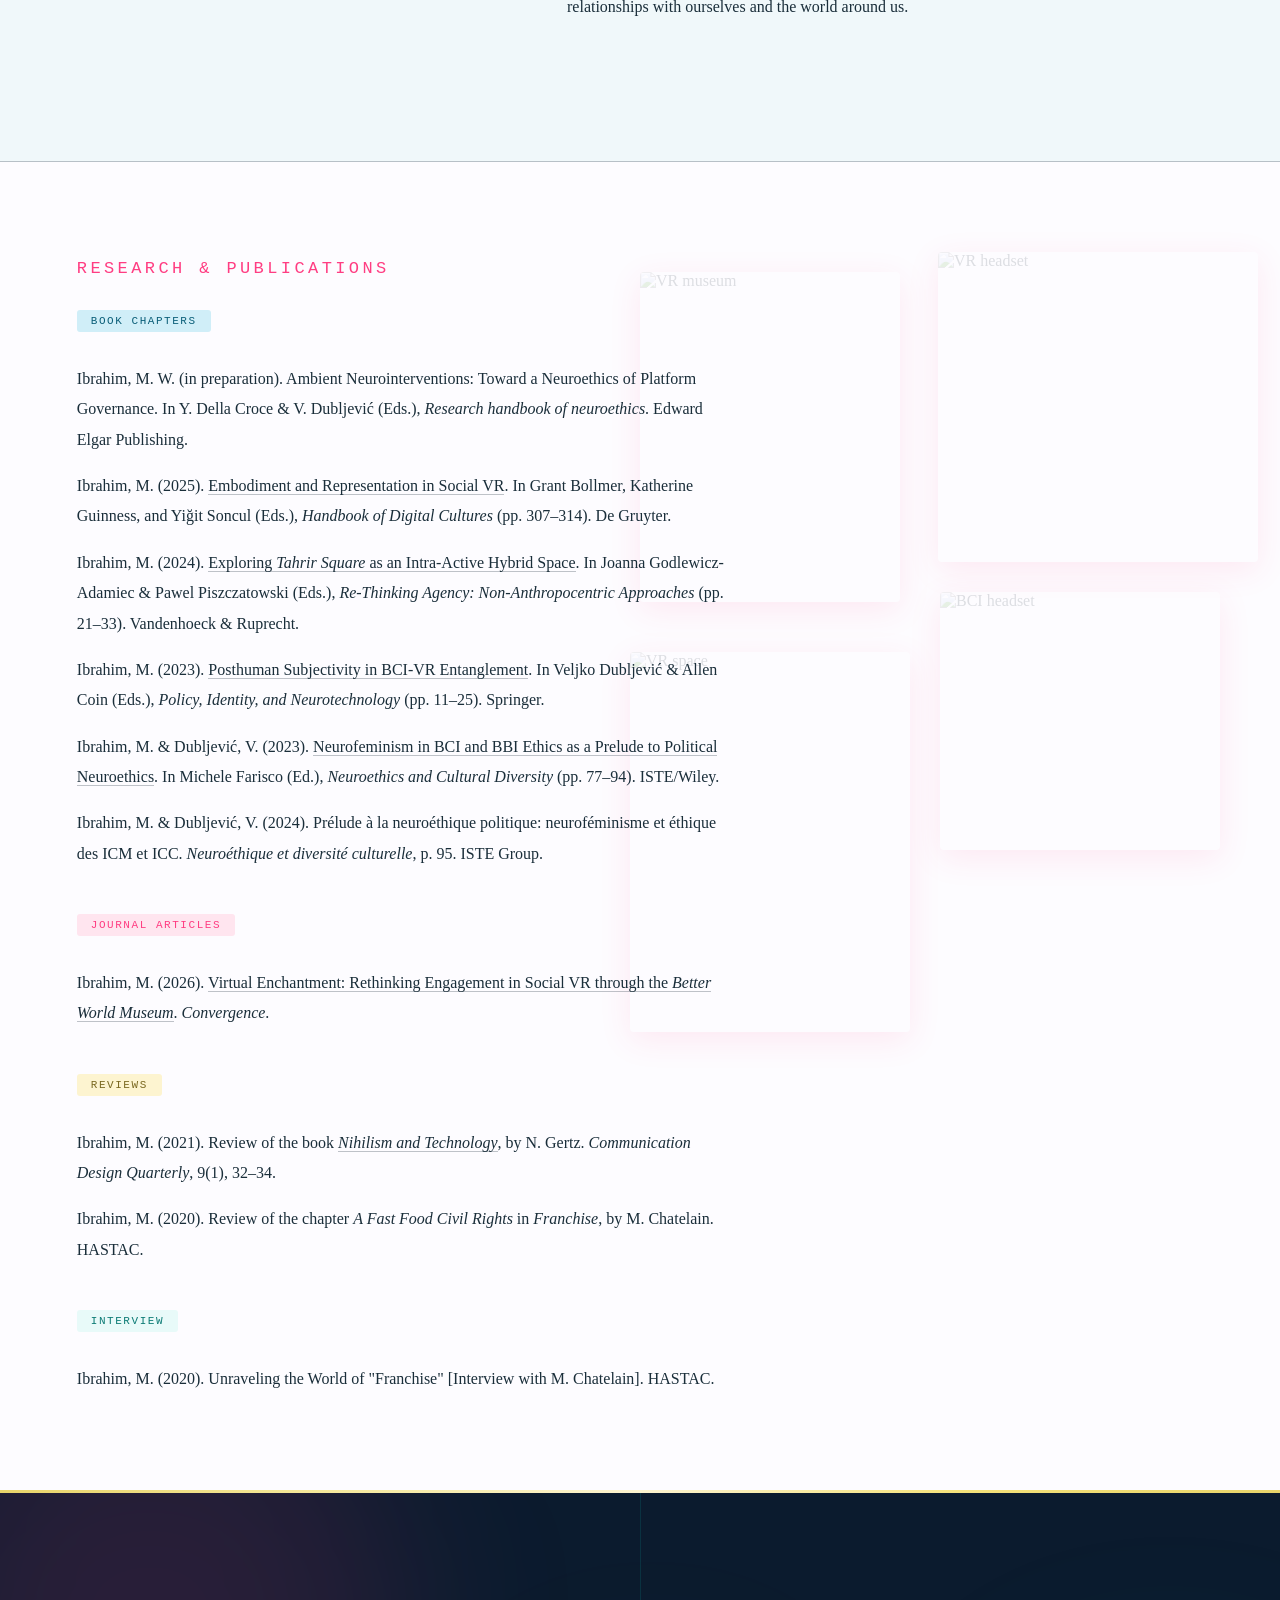
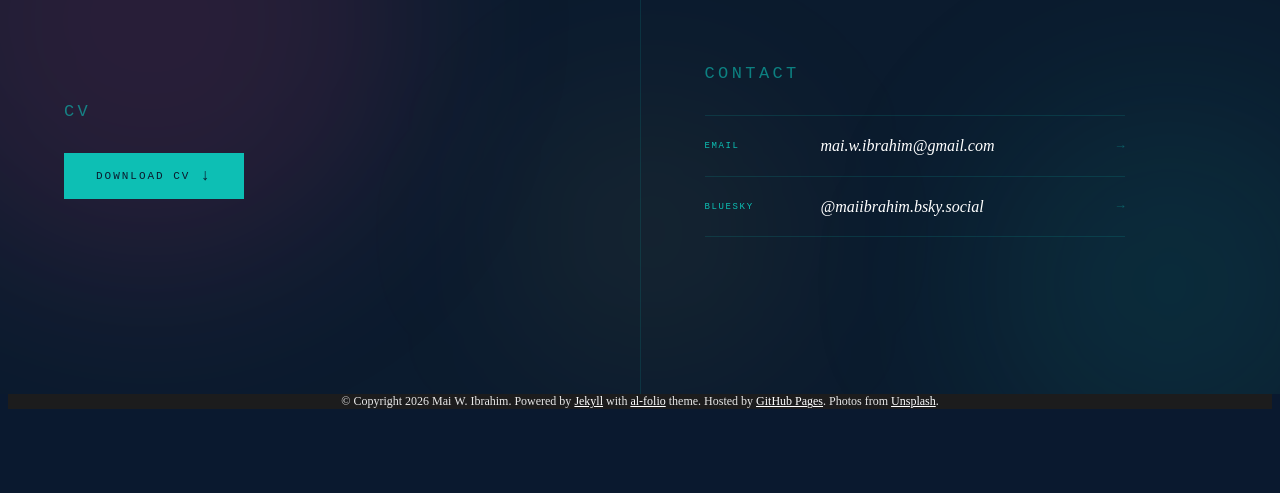
==== commit 20af404f: "Deploying to gh-pages from @ maiwibrahim/maiwibrahim.github.io@60ca8e771679ea970561a3b18f4d641a8aa0f" ====
--- a/index.html
+++ b/index.html
@@ -1,6 +1,6 @@
 <!DOCTYPE html> <html lang="en"> <head> <meta http-equiv="Content-Type" content="text/html; charset=UTF-8"> <meta charset="utf-8"> <meta name="viewport" content="width=device-width, initial-scale=1, shrink-to-fit=no"> <meta http-equiv="X-UA-Compatible" content="IE=edge"> <title> Mai W. Ibrahim </title> <meta name="author" content="Mai W. Ibrahim"> <meta name="description" content="Academic Website"> <meta name="keywords" content="jekyll, jekyll-theme, academic-website, portfolio-website"> <meta http-equiv="Content-Security-Policy" content="default-src 'self'; script-src 'self' 'unsafe-inline' https:; style-src 'self' 'unsafe-inline' https:; img-src 'self' data: https:; font-src 'self' data: https:; media-src 'self' https:; frame-src 'self' https:; connect-src 'self' https:;"> <link rel="stylesheet" href="/assets/css/bootstrap.min.css?v=a4b3f509e79c54a512b890d73235ef04"> <link rel="stylesheet" href="https://cdn.jsdelivr.net/npm/mdbootstrap@4.20.0/css/mdb.min.css" integrity="sha256-jpjYvU3G3N6nrrBwXJoVEYI/0zw8htfFnhT9ljN3JJw=" crossorigin="anonymous"> <link defer rel="stylesheet" href="/assets/css/academicons.min.css?v=f0b7046b84e425c55f3463ac249818f5"> <link defer rel="stylesheet" href="/assets/css/scholar-icons.css?v=62b2ac103a88034e6882a5be5f3e2772"> <link defer rel="stylesheet" type="text/css" href="https://fonts.googleapis.com/css?family=Roboto:300,400,500,700|Roboto+Slab:100,300,400,500,700|Material+Icons&amp;display=swap"> <link defer rel="stylesheet" href="/assets/css/jekyll-pygments-themes-github.css?v=591dab5a4e56573bf4ef7fd332894c99" media="" id="highlight_theme_light"> <link rel="shortcut icon" href="data:image/svg+xml,&lt;svg%20xmlns=%22http://www.w3.org/2000/svg%22%20viewBox=%220%200%20100%20100%22&gt;&lt;text%20y=%22.9em%22%20font-size=%2290%22&gt;%E2%9A%9B%EF%B8%8F&lt;/text&gt;&lt;/svg&gt;"> <link rel="stylesheet" href="/assets/css/main.css?v=d41d8cd98f00b204e9800998ecf8427e"> <link rel="canonical" href="https://maiwibrahim.github.io/"> </head> <body class=" "> <header> <nav id="navbar" class="navbar navbar-light navbar-expand-sm sticky-top" role="navigation"> <div class="container"> <button class="navbar-toggler collapsed ml-auto" type="button" data-toggle="collapse" data-target="#navbarNav" aria-controls="navbarNav" aria-expanded="false" aria-label="Toggle navigation"> <span class="sr-only">Toggle navigation</span> <span class="icon-bar top-bar"></span> <span class="icon-bar middle-bar"></span> <span class="icon-bar bottom-bar"></span> </button> <div class="collapse navbar-collapse text-right" id="navbarNav"> <ul class="navbar-nav ml-auto flex-nowrap"> <li class="nav-item active"> <a class="nav-link" href="/"> <span class="sr-only">(current)</span> </a> </li> </ul> </div> </div> </nav> </header> <div class="container mt-5" role="main"> <div class="post"> <header class="post-header"> <h1 class="post-title" style="display:none;"></h1> <p class="desc"></p> </header> <article> <div class="clearfix"> <style>@import url('https://fonts.googleapis.com/css2?family=DM+Serif+Display:ital@0;1&family=Playfair+Display:wght@300;400&family=Space+Mono:wght@400;700&family=Lora:ital,wght@0,300;0,400;0,500;1,400&display=swap');:root{--hero-bg:#0b1b2e;--navy:#0f2540;--navy-soft:#1a3a5c;--teal:#0dbfb4;--teal-soft:#35d4ca;--teal-muted:#80e8e3;--pink:#ff3d82;--pink-soft:#ff6fa3;--pink-muted:#ffaac9;--yellow:#f5e27a;--yellow-soft:#f9edaa;--yellow-muted:#fdf4d0}body{overflow-x:hidden}.container,.container-fluid,.container-md,main,#main-content,.col,.col-md,.row,.wrapper,.post,.profile{max-width:100%!important;width:100%!important;padding:0!important;margin:0!important;float:none!important}.page{font-family:'Lora',Georgia,serif;width:100vw;position:relative;left:50%;margin-left:-50vw;overflow-x:hidden}.page *,.page *::before,.page *::after{box-sizing:border-box}.post{padding:0!important;margin:0!important}article{padding:0!important;margin:0!important}.post-header{display:none!important}.navbar,nav.navbar{display:none!important}.p-name,.sidebar-header,.profile-name{display:none!important}.scroll-bar{position:fixed;top:0;left:0;height:2px;width:0;background:linear-gradient(90deg,var(--yellow),var(--yellow-soft),var(--yellow-muted),var(--yellow-soft),var(--yellow));z-index:999999;transition:width .05s linear;pointer-events:none;box-shadow:0 0 6px rgba(245,226,122,.70)}.site-nav{position:fixed;top:0;left:0;right:0;z-index:99999;background:rgba(11,27,46,.92);backdrop-filter:blur(14px);display:flex;gap:2rem;align-items:center;justify-content:flex-end;height:60px;padding:0 3rem;border-bottom:.5px solid rgba(13,191,180,.18)}.site-nav a{font-family:'Space Mono',monospace;font-size:12px;color:#fff;text-decoration:none;letter-spacing:.18em;text-transform:uppercase;transition:color .2s}.site-nav a:hover{color:var(--teal-soft)}.hero{background:var(--hero-bg);min-height:100vh;width:100vw;display:flex;align-items:center;padding:60px 6vw 80px;position:relative;overflow:hidden}.hero-blob{position:absolute;border-radius:50%;filter:blur(90px);pointer-events:none;z-index:1}.hero-blob-a{width:500px;height:500px;background:rgba(255,61,130,.14);top:-140px;right:3%}.hero-blob-b{width:320px;height:320px;background:rgba(13,191,180,.12);bottom:10%;right:28%}.hero-blob-c{width:260px;height:260px;background:rgba(245,226,122,.07);top:20%;left:5%}.ui-dots{position:absolute;top:18px;right:20px;display:flex;gap:5px;z-index:10}.ui-dots span{width:6px;height:6px;border-radius:50%}.av{position:absolute;display:flex;flex-direction:column;align-items:center;gap:5px;z-index:5;opacity:0;transform:translateY(14px);transition:opacity .7s ease,transform .7s ease}.av.visible{opacity:.10;transform:translateY(0)}.av.ghost-av.visible{opacity:.08;transform:translateY(0)}.av-body{border-radius:50% 50% 40% 40%;display:flex;align-items:center;justify-content:center;font-size:16px}.av-shadow{border-radius:50%;height:5px}.av-label{font-family:'Space Mono',monospace;font-size:9px;letter-spacing:.06em;font-weight:400;background:rgba(0,0,0,.68);padding:3px 8px;border-radius:3px;white-space:nowrap;border:.5px solid rgba(255,255,255,.12);transition:color .25s,border-color .25s,background .25s}.av.visible:hover,.av.ghost-av.visible:hover{opacity:1!important;transform:translateY(-6px) scale(1.08);transition:opacity .25s ease,transform .25s ease;z-index:20;cursor:default}.av.visible:hover .av-body,.av.ghost-av.visible:hover .av-body{filter:drop-shadow(0 0 10px rgba(255,255,255,.22))}.av.visible:hover .av-label,.av.ghost-av.visible:hover .av-label{background:rgba(0,0,0,.88);border-color:rgba(255,255,255,.38);color:#fff!important;letter-spacing:.10em}.float-tag{position:absolute;z-index:6;opacity:0;transform:translateY(14px);transition:opacity .25s ease,transform .25s ease,background .25s,border-color .25s,color .25s,box-shadow .25s;font-family:'Space Mono',monospace;font-size:9px;font-weight:400;background:rgba(8,18,28,.78);border:.5px solid rgba(255,255,255,.22);color:rgba(255,255,255,.65);white-space:nowrap;border-radius:6px;padding:4px 10px;box-shadow:0 4px 18px rgba(0,0,0,.72);cursor:default}.float-tag.visible{opacity:.08;transform:translateY(0)}.float-tag.with-icon{display:inline-flex;align-items:center;gap:5px;padding:5px 12px 5px 9px}.float-tag.visible:hover{opacity:1!important;transform:translateY(-4px) scale(1.06);background:rgba(0,0,0,.92);border-color:rgba(255,255,255,.50);color:#fff;box-shadow:0 6px 24px rgba(0,0,0,.88),0 0 12px rgba(255,255,255,.08);z-index:20;letter-spacing:.12em}.hero-content{position:relative;z-index:10;display:flex;flex-direction:column;gap:14px;max-width:600px}.hero-name{font-family:'DM Serif Display',Georgia,serif;font-size:clamp(32px,5.4vw,62px);font-weight:400;line-height:.92;white-space:nowrap;letter-spacing:-.01em;margin:0;display:flex;align-items:baseline}.hero-name .first{color:#fdf0a0;font-weight:700}.hero-name .mid{color:#fff;font-family:'Playfair Display',Georgia,serif;font-weight:300;font-size:.90em;line-height:1;vertical-align:baseline;display:inline-block;padding:0 .05em}
 .hero-name .last{color:rgba(13,191,180,.62);font-weight:700}.hero-desc{font-size:clamp(14px,2vw,18px);color:#fff;font-style:italic;line-height:1.6;margin:0}.about-section{background:#f0f8fa;width:100vw;padding:130px max(2.5rem,6vw) 140px;clip-path:polygon(0 60px,100% 0,100% 100%,0 100%);margin-top:-60px;min-height:100vh;display:flex;flex-direction:column;justify-content:center;align-items:center;position:relative}.section-label{font-size:17px;letter-spacing:.2em;text-transform:uppercase;color:var(--pink);margin-bottom:2.5rem;font-style:normal;font-family:'Space Mono',monospace;text-align:center;width:100%}.about-inner{display:flex;gap:9rem;align-items:center;justify-content:center;flex-wrap:wrap;position:relative}.about-img-wrap{flex-shrink:0;transform:none;position:relative;align-self:center}.about-img{width:230px;height:298px;object-fit:cover;object-position:top;display:block;border-radius:3px;box-shadow:0 0 0 3px #fff,6px 10px 36px rgba(255,61,130,.22),-2px -2px 0 1px rgba(13,191,180,.35)}.text-col{display:flex;flex-direction:column;gap:1.4rem;max-width:520px;transform:none;min-width:280px;padding-top:24px}.about-text{font-size:16px;line-height:1.95;color:#1a2e3a;margin:0}@keyframes floatA{0%,100%{transform:translateY(0) rotate(-3deg)}50%{transform:translateY(-18px) rotate(-3deg)}}@keyframes floatB{0%,100%{transform:translateY(0) rotate(2deg)}50%{transform:translateY(-14px) rotate(2deg)}}@keyframes floatC{0%,100%{transform:translateY(0) rotate(-1.5deg)}50%{transform:translateY(-20px) rotate(-1.5deg)}}@keyframes floatD{0%,100%{transform:translateY(0) rotate(4deg)}50%{transform:translateY(-12px) rotate(4deg)}}.pubs-section{background:#fdfcff;min-height:100vh;width:100vw;color:#1a2e3a;margin-top:0;clip-path:polygon(0 0,100% 0,100% 100%,0 100%);padding:80px max(2.5rem,6vw) 6rem;position:relative;overflow:hidden}.pubs-section *{color:#1a2e3a}.pubs-section a{color:#1a2e3a!important;border-bottom:.5px solid rgba(26,46,58,.28);text-decoration:none}.pubs-section a:hover{color:var(--pink)!important;border-bottom-color:var(--pink)}.pubs-section .section-label{color:var(--pink);margin-bottom:2rem;text-align:left;font-size:17px}.pub-img-float{position:absolute;z-index:2;overflow:hidden;border-radius:4px;box-shadow:0 8px 32px rgba(255,61,130,.1);cursor:pointer}.pub-img-float img{width:100%;height:100%;object-fit:cover;display:block;opacity:.14;filter:grayscale(10%);transition:opacity .45s ease,transform .45s ease}.pub-img-float:hover img{opacity:.88;transform:scale(1.04)}.pub-img-a{width:320px;height:310px;top:90px;right:22px;animation:floatA 8s ease-in-out infinite}.pub-img-a img{object-fit:cover;object-position:top center}.pub-img-c{width:280px;height:380px;top:490px;right:370px;animation:floatC 9s ease-in-out infinite;background:transparent}.pub-img-c img{object-fit:cover;object-position:center;background:transparent}.pub-img-d{width:280px;height:258px;top:430px;right:60px;animation:floatD 7s ease-in-out infinite}.pub-img-b{width:260px;height:330px;top:110px;right:380px;animation:floatB 10s ease-in-out infinite}.pub-content{position:relative;z-index:10;max-width:660px}.pub-type-block{margin-bottom:2.8rem}.pub-type-block:last-child{margin-bottom:0}.pub-type-label{font-size:11px;font-weight:500;letter-spacing:.14em;text-transform:uppercase;margin-bottom:1rem;padding:5px 14px;display:inline-block;border-radius:3px;font-family:'Space Mono',monospace}.type-chapters .pub-type-label{background:#d0eef8;color:#0a5e78}.type-articles .pub-type-label{background:#ffe5ef;color:var(--pink)}.type-reviews .pub-type-label{background:#fdf4d0;color:#7a6820}.type-interview .pub-type-label{background:#e8faf9;color:#0a7a74}.pub-entry{font-size:16px;line-height:1.9;color:#1a2e3a;margin-bottom:.9rem;font-family:'Lora',serif}.pub-entry:last-child{margin-bottom:0}.pub-entry em{font-style:italic}.pub-entry a{color:inherit;text-decoration:none;border-bottom:.5px solid rgba(26,46,58,.28)}.pub-entry a:hover{border-bottom-color:var(--pink);color:var(--pink)!important}.cv-contact-section{background:#0b1b2e;min-height:56vh;width:100vw;display:grid;grid-template-columns:1fr 1px 1fr;position:relative;overflow:hidden}.cv-blob{position:absolute;border-radius:50%;filter:blur(90px);pointer-events:none;z-index:0}.cv-blob-a{width:500px;height:500px;background:rgba(255,61,130,.12);top:-120px;left:-100px}.cv-blob-b{width:380px;height:380px;background:rgba(13,191,180,.1);bottom:-80px;right:-80px}.cv-blob-c{width:280px;height:280px;background:rgba(245,226,122,.05);top:40%;left:40%}.cv-top-stripe{position:absolute;top:0;left:0;right:0;height:3px;background:linear-gradient(90deg,#e8d46a,#f5e89a,#fdf4d0,#f5e27a,#e8d46a);z-index:10}.cv-divider{background:rgba(13,191,180,.14);align-self:stretch;position:relative;z-index:2}.cv-panel{display:flex;flex-direction:column;justify-content:center;align-items:flex-start;padding:3.5rem max(2rem,5vw);position:relative;z-index:2}.cv-panel .section-label{color:rgba(13,191,180,.62);text-align:left;margin-bottom:2rem;font-size:17px}
-.cv-download{font-family:'Space Mono',monospace;font-size:11px;letter-spacing:.18em;text-transform:uppercase;color:#0b1b2e;background:var(--teal);text-decoration:none;padding:14px 32px;display:inline-flex;align-items:center;gap:10px;transition:background .2s;width:fit-content}.cv-download:hover{background:var(--teal-soft);color:#0b1b2e}.cv-download::after{content:'↓';font-size:16px}.contact-panel{display:flex;flex-direction:column;justify-content:center;align-items:flex-start;padding:3.5rem max(2rem,5vw);position:relative;z-index:2}.contact-panel .section-label{color:rgba(13,191,180,.62);text-align:left;margin-bottom:2rem;font-size:17px}.contact-grid{display:flex;flex-direction:column;gap:0;max-width:420px;width:100%}.contact-row{display:flex;align-items:center;justify-content:space-between;padding:1.3rem 0;border-bottom:.5px solid rgba(13,191,180,.15);text-decoration:none;transition:padding-left .25s,color .2s}.contact-row:first-child{border-top:.5px solid rgba(13,191,180,.15)}.contact-row:hover{padding-left:.65rem}.contact-label{font-family:'Space Mono',monospace;font-size:9px;letter-spacing:.18em;text-transform:uppercase;color:var(--teal);min-width:100px}.contact-value{font-family:'Lora',serif;font-size:16px;font-style:italic;color:#fff;flex:1;padding:0 1rem}.contact-arrow{font-family:'Space Mono',monospace;font-size:13px;color:rgba(13,191,180,.36);transition:transform .2s,color .2s}.contact-row:hover .contact-arrow{transform:translateX(5px);color:var(--teal-soft)}.contact-row:hover .contact-value{color:var(--teal-muted)}@media(max-width:640px){.site-nav{justify-content:flex-start;padding:0 1.5rem;gap:1.25rem;height:56px}.site-nav a{font-size:10px}.hero{padding:56px 1.5rem 60px;align-items:center;min-height:100svh}.hero-name{white-space:normal}.hero-content{max-width:55%}.av,.float-tag{display:flex}.float-tag{display:inline-flex}.av .av-body{font-size:13px}.av .av-label{font-size:7px}.about-section{clip-path:polygon(0 30px,100% 0,100% 100%,0 100%);padding:80px 1.5rem 80px;margin-top:-30px}.about-inner{flex-direction:column;align-items:center;gap:2.5rem}.about-img-wrap{transform:none}.about-img{width:190px;height:246px}.text-col{transform:none;max-width:100%;min-width:unset}.about-text{font-size:15px}.section-label{font-size:15px}.pubs-section{padding-top:60px}.pub-entry{font-size:15px}.pub-img-float{display:none}.cv-contact-section{grid-template-columns:1fr;min-height:auto}.cv-divider{display:none}.cv-panel{padding:3rem 1.5rem 2rem}.contact-panel{padding:1.5rem 1.5rem 3rem}.contact-value{font-size:14px}}@media(max-width:900px) and (min-width:641px){.pub-img-a{width:200px;height:194px;right:14px;top:100px}.pub-img-d{width:175px;height:161px;top:330px;right:38px}.pub-img-b{width:162px;height:206px;top:100px;right:238px}.pub-img-c{width:175px;height:237px;top:350px;right:231px}}</style> <div class="page"> <div class="scroll-bar" id="scrollBar"></div> <nav class="site-nav"> <a href="#about">About</a> <a href="#publications">Publications</a> <a href="#cv">CV</a> <a href="#contact">Contact</a> </nav> <div class="hero" id="hero"> <div class="hero-blob hero-blob-a"></div> <div class="hero-blob hero-blob-b"></div> <div class="hero-blob hero-blob-c"></div> <div class="ui-dots"> <span style="background:var(--teal);"></span> <span style="background:var(--pink);"></span> <span style="background:var(--yellow);"></span> </div> <div class="av ghost-av" id="av1" style="top:17%;right:8%;"> <div class="av-body" style="width:42px;height:48px;background:rgba(8,52,58,.80);border:1px solid rgba(13,191,180,.55);box-shadow:0 0 0 3px rgba(13,191,180,.08),0 8px 32px rgba(0,0,0,.88);">⚡</div> <div class="av-shadow" style="width:28px;background:rgba(13,191,180,.16);"></div> <div class="av-label" style="color:rgba(128,232,227,.80);">glitch</div> </div> <div class="av" id="av2" style="top:30%;right:22%;"> <div class="av-body" style="width:38px;height:44px;background:rgba(52,48,8,.80);border:1px solid rgba(245,226,122,.55);box-shadow:0 0 0 3px rgba(245,226,122,.08),0 8px 32px rgba(0,0,0,.88);">📡</div> <div class="av-shadow" style="width:26px;background:rgba(245,226,122,.14);"></div> <div class="av-label" style="color:rgba(249,237,170,.80);">intensity02</div> </div> <div class="float-tag" id="tag1" style="top:19%;right:23%;">digital media</div> <div class="av" id="av3" style="top:22%;right:38%;"> <div class="av-body" style="width:36px;height:42px;background:rgba(52,8,24,.80);border:1px solid rgba(255,61,130,.55);box-shadow:0 0 0 3px rgba(255,61,130,.08),0 8px 32px rgba(0,0,0,.88);">🪨</div> <div class="av-shadow" style="width:24px;background:rgba(255,61,130,.14);"></div> <div class="av-label" style="color:rgba(255,170,201,.80);">materiality</div> </div> <div class="float-tag with-icon" id="tag2" style="top:44%;right:30%;"> <svg width="9" height="9" viewbox="0 0 12 12" fill="none" xmlns="http://www.w3.org/2000/svg" style="flex-shrink:0;"> <circle cx="5" cy="5" r="3.4" stroke="rgba(255,255,255,0.60)" stroke-width="1.3"></circle> <line x1="7.4" y1="7.4" x2="11" y2="11" stroke="rgba(255,255,255,0.60)" stroke-width="1.4" stroke-linecap="round"></line> </svg> researching </div> <div class="av ghost-av" id="av4" style="top:50%;right:12%;"> <div class="av-body" style="width:36px;height:42px;background:rgba(6,44,38,.80);border:1px solid rgba(0,210,170,.55);box-shadow:0 0 0 3px rgba(0,210,170,.08),0 8px 32px rgba(0,0,0,.88);">🌿</div> <div class="av-shadow" style="width:24px;background:rgba(0,210,170,.14);"></div> <div class="av-label" style="color:rgba(128,232,227,.80);">ambient</div> </div> <div class="av" id="av5" style="top:62%;right:33%;"> <div class="av-body" style="width:36px;height:42px;background:rgba(30,8,52,.80);border:1px solid rgba(160,90,230,.55);box-shadow:0 0 0 3px rgba(160,90,230,.08),0 8px 32px rgba(0,0,0,.88);">🤑</div> <div class="av-shadow" style="width:24px;background:rgba(160,80,230,.14);"></div> <div class="av-label" style="color:rgba(200,160,240,.80);">extraction</div> </div> <div class="av ghost-av" id="gv2" style="top:22%;right:3%;"> <div class="av-body" style="width:28px;height:32px;background:rgba(40,10,30,.92);border:1px solid rgba(255,61,130,.28);box-shadow:0 6px 24px rgba(0,0,0,.78);">🫀</div> <div class="av-shadow" style="width:18px;background:rgba(255,61,130,.08);"></div> <div class="av-label" style="color:rgba(255,170,201,.55);">affect</div> </div> <div class="av ghost-av" id="gv3" style="top:13%;right:48%;"> <div class="av-body" style="width:34px;height:40px;background:rgba(8,40,50,.92);border:1px solid rgba(13,191,180,.26);box-shadow:0 6px 24px rgba(0,0,0,.78);">💹</div> <div class="av-shadow" style="width:22px;background:rgba(13,191,180,.08);"></div> <div class="av-label" style="color:rgba(128,232,227,.52);">platform capitalism</div> </div> <div class="av" id="gv4" style="top:56%;right:22%;"> <div class="av-body" style="width:44px;height:50px;background:rgba(10,28,46,.80);border:1px solid rgba(13,191,180,.50);box-shadow:0 0 0 3px rgba(13,191,180,.08),0 8px 32px rgba(0,0,0,.88);">🥽</div> <div class="av-shadow" style="width:28px;background:rgba(13,191,180,.14);"></div> <div class="av-label" style="color:rgba(128,232,227,.80);">VR</div> </div> <div class="av ghost-av" id="gv5" style="top:72%;right:40%;"> <div class="av-body" style="width:26px;height:30px;background:rgba(20,8,40,.92);border:1px solid rgba(160,90,230,.26);box-shadow:0 6px 20px rgba(0,0,0,.78);">🧬</div> <div class="av-shadow" style="width:16px;background:rgba(160,80,230,.08);"></div> <div class="av-label" style="color:rgba(200,160,240,.52);">embodiment</div> </div> <div class="float-tag" id="gtag1" style="top:9%;right:36%;opacity:0;">infrastructure</div> <div class="float-tag" id="gtag2" style="top:60%;right:38%;opacity:0;">pre-conscious 🌀</div> <div class="hero-content"> <h1 class="hero-name"> <span class="first">Mai</span><span class="mid"> W. </span><span class="last">Ibrahim</span> </h1> <p class="hero-desc">is a researcher of digital cultures.</p> </div> </div> <div class="about-section" id="about"> <p class="section-label">About</p> <div class="about-inner"> <div class="about-img-wrap"> <img class="about-img" src="/assets/img/prof_pic.jpg" alt="Mai W. Ibrahim"> </div> <div class="text-col"> <p class="about-text">I am an Assistant Professor in the department of Communication at the University of Sharjah in the United Arab Emirates. Previously, I was a Sessional Instructor at McMaster University in Hamilton, Canada, and a Postdoctoral Visitor in the Department of Communication and Media Studies at York University in Toronto, where I researched toxicity in video games. I completed my PhD in Communication, Rhetoric, and Digital Media at North Carolina State University in Raleigh, U.S.</p> <p class="about-text">My research examines how virtual reality (VR) spaces actively reorganize sensation, embodiment, and subjectivity, rather than simply representing experience. I’m particularly interested in how this reorganization of embodied experience becomes entangled with platform capitalism, where affective and bodily responses can be captured and transformed into data and economic value.</p> <p class="about-text">More broadly, my research engages a range of emerging media and technologies, including brain-computer interfaces, social media, and video games, to examine how technological systems reshape embodied experience and mediate our relationships with ourselves and the world around us.</p> </div> </div> </div> <div class="pubs-section" id="publications"> <div class="pub-img-float pub-img-a"><img src="/assets/img/vr-headset.jpg" alt="VR headset"></div> <div class="pub-img-float pub-img-b"><img src="/assets/img/vr-museum.jpg" alt="VR museum"></div> <div class="pub-img-float pub-img-c"><img src="/assets/img/vr-space.jpg" alt="VR space"></div> <div class="pub-img-float pub-img-d"><img src="/assets/img/bci-headset.jpg" alt="BCI headset"></div> <div class="pub-content"> <p class="section-label">Research &amp; Publications</p> <div class="pub-type-block type-chapters"> <span class="pub-type-label">Book Chapters</span> <p class="pub-entry">Ibrahim, M. W. (in preparation). Ambient Neurointerventions: Toward a Neuroethics of Platform Governance. In Y. Della Croce &amp; V. Dubljević (Eds.), <em>Research handbook of neuroethics</em>. Edward Elgar Publishing.</p> <p class="pub-entry">Ibrahim, M. (2025). <a href="/assets/pdf/embodiment-social-vr.pdf" target="_blank">Embodiment and Representation in Social VR</a>. In Grant Bollmer, Katherine Guinness, and Yiğit Soncul (Eds.), <em>Handbook of Digital Cultures</em> (pp. 307–314). De Gruyter.</p> <p class="pub-entry">Ibrahim, M. (2024). <a href="/assets/pdf/tahrir-square.pdf" target="_blank">Exploring <em>Tahrir Square</em> as an Intra-Active Hybrid Space</a>. In Joanna Godlewicz-Adamiec &amp; Pawel Piszczatowski (Eds.), <em>Re-Thinking Agency: Non-Anthropocentric Approaches</em> (pp. 21–33). Vandenhoeck &amp; Ruprecht.</p> <p class="pub-entry">Ibrahim, M. (2023). <a href="/assets/pdf/posthuman-bci-vr.pdf" target="_blank">Posthuman Subjectivity in BCI-VR Entanglement</a>. In Veljko Dubljević &amp; Allen Coin (Eds.), <em>Policy, Identity, and Neurotechnology</em> (pp. 11–25). Springer.</p> <p class="pub-entry">Ibrahim, M. &amp; Dubljević, V. (2023). <a href="/assets/pdf/neurofeminism-bci.pdf" target="_blank">Neurofeminism in BCI and BBI Ethics as a Prelude to Political Neuroethics</a>. In Michele Farisco (Ed.), <em>Neuroethics and Cultural Diversity</em> (pp. 77–94). ISTE/Wiley.</p> <p class="pub-entry">Ibrahim, M. &amp; Dubljević, V. (2024). Prélude à la neuroéthique politique: neuroféminisme et éthique des ICM et ICC. <em>Neuroéthique et diversité culturelle</em>, p. 95. ISTE Group.</p> </div> <div class="pub-type-block type-articles"> <span class="pub-type-label">Journal Articles</span> <p class="pub-entry">Ibrahim, M. (2026). <a href="https://journals.sagepub.com/doi/10.1177/13548565261460295?int.sj-abstract.similar-articles.6" target="_blank" rel="external nofollow noopener">Virtual Enchantment: Rethinking Engagement in Social VR through the <em>Better World Museum</em></a>. <em>Convergence</em>.</p> </div> <div class="pub-type-block type-reviews"> <span class="pub-type-label">Reviews</span> <p class="pub-entry">Ibrahim, M. (2021). Review of the book <a href="/assets/pdf/nihilism-review.pdf" target="_blank"><em>Nihilism and Technology</em></a>, by N. Gertz. <em>Communication Design Quarterly</em>, 9(1), 32–34.</p> <p class="pub-entry">Ibrahim, M. (2020). Review of the chapter <em>A Fast Food Civil Rights</em> in <em>Franchise</em>, by M. Chatelain. HASTAC.</p> </div> <div class="pub-type-block type-interview"> <span class="pub-type-label">Interview</span> <p class="pub-entry">Ibrahim, M. (2020). Unraveling the World of "Franchise" [Interview with M. Chatelain]. HASTAC.</p> </div> </div> </div> <div class="cv-contact-section" id="cv"> <div class="cv-top-stripe"></div> <div class="cv-blob cv-blob-a"></div> <div class="cv-blob cv-blob-b"></div> <div class="cv-blob cv-blob-c"></div> <div class="cv-panel"> <p class="section-label">CV</p> <a class="cv-download" href="/assets/pdf/cv.pdf" target="_blank">Download CV</a> </div> <div class="cv-divider"></div> <div class="contact-panel" id="contact"> <p class="section-label">Contact</p> <div class="contact-grid"> <a class="contact-row" href="mailto:mai.w.ibrahim@gmail.com"> <span class="contact-label">Email</span> <span class="contact-value">mai.w.ibrahim@gmail.com</span> <span class="contact-arrow">→</span> </a> <a class="contact-row" href="https://bsky.app/profile/maiibrahim.bsky.social" target="_blank" rel="external nofollow noopener"> <span class="contact-label">Bluesky</span> <span class="contact-value">@maiibrahim.bsky.social</span> <span class="contact-arrow">→</span> </a> </div> </div> </div> </div> <script>
+.cv-download{font-family:'Space Mono',monospace;font-size:11px;letter-spacing:.18em;text-transform:uppercase;color:#0b1b2e;background:var(--teal);text-decoration:none;padding:14px 32px;display:inline-flex;align-items:center;gap:10px;transition:background .2s;width:fit-content}.cv-download:hover{background:var(--teal-soft);color:#0b1b2e}.cv-download::after{content:'↓';font-size:16px}.contact-panel{display:flex;flex-direction:column;justify-content:center;align-items:flex-start;padding:3.5rem max(2rem,5vw);position:relative;z-index:2}.contact-panel .section-label{color:rgba(13,191,180,.62);text-align:left;margin-bottom:2rem;font-size:17px}.contact-grid{display:flex;flex-direction:column;gap:0;max-width:420px;width:100%}.contact-row{display:flex;align-items:center;justify-content:space-between;padding:1.3rem 0;border-bottom:.5px solid rgba(13,191,180,.15);text-decoration:none;transition:padding-left .25s,color .2s}.contact-row:first-child{border-top:.5px solid rgba(13,191,180,.15)}.contact-row:hover{padding-left:.65rem}.contact-label{font-family:'Space Mono',monospace;font-size:9px;letter-spacing:.18em;text-transform:uppercase;color:var(--teal);min-width:100px}.contact-value{font-family:'Lora',serif;font-size:16px;font-style:italic;color:#fff;flex:1;padding:0 1rem}.contact-arrow{font-family:'Space Mono',monospace;font-size:13px;color:rgba(13,191,180,.36);transition:transform .2s,color .2s}.contact-row:hover .contact-arrow{transform:translateX(5px);color:var(--teal-soft)}.contact-row:hover .contact-value{color:var(--teal-muted)}@media(max-width:640px){.site-nav{justify-content:flex-start;padding:0 1.5rem;gap:1.25rem;height:56px}.site-nav a{font-size:10px}.hero{padding:56px 1.5rem 60px;align-items:center;min-height:100svh}.hero-name{white-space:normal}.hero-content{max-width:55%}.av,.float-tag{display:flex}.float-tag{display:inline-flex}.av .av-body{font-size:13px}.av .av-label{font-size:7px}.about-section{clip-path:polygon(0 30px,100% 0,100% 100%,0 100%);padding:80px 1.5rem 80px;margin-top:-30px}.about-inner{flex-direction:column;align-items:center;gap:2.5rem}.about-img-wrap{transform:none}.about-img{width:190px;height:246px}.text-col{transform:none;max-width:100%;min-width:unset}.about-text{font-size:15px}.section-label{font-size:15px}.pubs-section{padding-top:60px}.pub-entry{font-size:15px}.pub-img-float{display:none}.cv-contact-section{grid-template-columns:1fr;min-height:auto}.cv-divider{display:none}.cv-panel{padding:3rem 1.5rem 2rem}.contact-panel{padding:1.5rem 1.5rem 3rem}.contact-value{font-size:14px}}@media(max-width:900px) and (min-width:641px){.pub-img-a{width:200px;height:194px;right:14px;top:100px}.pub-img-d{width:175px;height:161px;top:330px;right:38px}.pub-img-b{width:162px;height:206px;top:100px;right:238px}.pub-img-c{width:175px;height:237px;top:350px;right:231px}}</style> <div class="page"> <div class="scroll-bar" id="scrollBar"></div> <nav class="site-nav"> <a href="#about">About</a> <a href="#publications">Publications</a> <a href="#cv">CV</a> <a href="#contact">Contact</a> </nav> <div class="hero" id="hero"> <div class="hero-blob hero-blob-a"></div> <div class="hero-blob hero-blob-b"></div> <div class="hero-blob hero-blob-c"></div> <div class="ui-dots"> <span style="background:var(--teal);"></span> <span style="background:var(--pink);"></span> <span style="background:var(--yellow);"></span> </div> <div class="av ghost-av" id="av1" style="top:17%;right:8%;"> <div class="av-body" style="width:42px;height:48px;background:rgba(8,52,58,.80);border:1px solid rgba(13,191,180,.55);box-shadow:0 0 0 3px rgba(13,191,180,.08),0 8px 32px rgba(0,0,0,.88);">⚡</div> <div class="av-shadow" style="width:28px;background:rgba(13,191,180,.16);"></div> <div class="av-label" style="color:rgba(128,232,227,.80);">glitch</div> </div> <div class="av" id="av2" style="top:30%;right:22%;"> <div class="av-body" style="width:38px;height:44px;background:rgba(52,48,8,.80);border:1px solid rgba(245,226,122,.55);box-shadow:0 0 0 3px rgba(245,226,122,.08),0 8px 32px rgba(0,0,0,.88);">📡</div> <div class="av-shadow" style="width:26px;background:rgba(245,226,122,.14);"></div> <div class="av-label" style="color:rgba(249,237,170,.80);">intensity</div> </div> <div class="float-tag" id="tag1" style="top:19%;right:23%;">digital media</div> <div class="av" id="av3" style="top:22%;right:38%;"> <div class="av-body" style="width:36px;height:42px;background:rgba(52,8,24,.80);border:1px solid rgba(255,61,130,.55);box-shadow:0 0 0 3px rgba(255,61,130,.08),0 8px 32px rgba(0,0,0,.88);">🪨</div> <div class="av-shadow" style="width:24px;background:rgba(255,61,130,.14);"></div> <div class="av-label" style="color:rgba(255,170,201,.80);">materiality</div> </div> <div class="float-tag with-icon" id="tag2" style="top:44%;right:30%;"> <svg width="9" height="9" viewbox="0 0 12 12" fill="none" xmlns="http://www.w3.org/2000/svg" style="flex-shrink:0;"> <circle cx="5" cy="5" r="3.4" stroke="rgba(255,255,255,0.60)" stroke-width="1.3"></circle> <line x1="7.4" y1="7.4" x2="11" y2="11" stroke="rgba(255,255,255,0.60)" stroke-width="1.4" stroke-linecap="round"></line> </svg> researching </div> <div class="av ghost-av" id="av4" style="top:50%;right:12%;"> <div class="av-body" style="width:36px;height:42px;background:rgba(6,44,38,.80);border:1px solid rgba(0,210,170,.55);box-shadow:0 0 0 3px rgba(0,210,170,.08),0 8px 32px rgba(0,0,0,.88);">🌿</div> <div class="av-shadow" style="width:24px;background:rgba(0,210,170,.14);"></div> <div class="av-label" style="color:rgba(128,232,227,.80);">ambient</div> </div> <div class="av" id="av5" style="top:62%;right:33%;"> <div class="av-body" style="width:36px;height:42px;background:rgba(30,8,52,.80);border:1px solid rgba(160,90,230,.55);box-shadow:0 0 0 3px rgba(160,90,230,.08),0 8px 32px rgba(0,0,0,.88);">🤑</div> <div class="av-shadow" style="width:24px;background:rgba(160,80,230,.14);"></div> <div class="av-label" style="color:rgba(200,160,240,.80);">extraction</div> </div> <div class="av ghost-av" id="gv2" style="top:22%;right:3%;"> <div class="av-body" style="width:28px;height:32px;background:rgba(40,10,30,.92);border:1px solid rgba(255,61,130,.28);box-shadow:0 6px 24px rgba(0,0,0,.78);">🫀</div> <div class="av-shadow" style="width:18px;background:rgba(255,61,130,.08);"></div> <div class="av-label" style="color:rgba(255,170,201,.55);">affect</div> </div> <div class="av ghost-av" id="gv3" style="top:13%;right:48%;"> <div class="av-body" style="width:34px;height:40px;background:rgba(8,40,50,.92);border:1px solid rgba(13,191,180,.26);box-shadow:0 6px 24px rgba(0,0,0,.78);">💹</div> <div class="av-shadow" style="width:22px;background:rgba(13,191,180,.08);"></div> <div class="av-label" style="color:rgba(128,232,227,.52);">platform capitalism</div> </div> <div class="av" id="gv4" style="top:56%;right:22%;"> <div class="av-body" style="width:44px;height:50px;background:rgba(10,28,46,.80);border:1px solid rgba(13,191,180,.50);box-shadow:0 0 0 3px rgba(13,191,180,.08),0 8px 32px rgba(0,0,0,.88);">🥽</div> <div class="av-shadow" style="width:28px;background:rgba(13,191,180,.14);"></div> <div class="av-label" style="color:rgba(128,232,227,.80);">VR</div> </div> <div class="av ghost-av" id="gv5" style="top:72%;right:40%;"> <div class="av-body" style="width:26px;height:30px;background:rgba(20,8,40,.92);border:1px solid rgba(160,90,230,.26);box-shadow:0 6px 20px rgba(0,0,0,.78);">🧬</div> <div class="av-shadow" style="width:16px;background:rgba(160,80,230,.08);"></div> <div class="av-label" style="color:rgba(200,160,240,.52);">embodiment</div> </div> <div class="float-tag" id="gtag1" style="top:9%;right:36%;opacity:0;">infrastructure</div> <div class="float-tag" id="gtag2" style="top:60%;right:38%;opacity:0;">pre-conscious 🌀</div> <div class="hero-content"> <h1 class="hero-name"> <span class="first">Mai</span><span class="mid"> W. </span><span class="last">Ibrahim</span> </h1> <p class="hero-desc">is a researcher of digital cultures.</p> </div> </div> <div class="about-section" id="about"> <p class="section-label">About</p> <div class="about-inner"> <div class="about-img-wrap"> <img class="about-img" src="/assets/img/prof_pic.jpg" alt="Mai W. Ibrahim"> </div> <div class="text-col"> <p class="about-text">I am an Assistant Professor in the department of Communication at the University of Sharjah in the United Arab Emirates. Previously, I was a Sessional Instructor at McMaster University in Hamilton, Canada, and a Postdoctoral Visitor in the Department of Communication and Media Studies at York University in Toronto, where I researched toxicity in video games. I completed my PhD in Communication, Rhetoric, and Digital Media at North Carolina State University in Raleigh, U.S.</p> <p class="about-text">My research examines how virtual reality (VR) spaces actively reorganize sensation, embodiment, and subjectivity, rather than simply representing experience. I’m particularly interested in how this reorganization of embodied experience becomes entangled with platform capitalism, where affective and bodily responses can be captured and transformed into data and economic value.</p> <p class="about-text">More broadly, my research engages a range of emerging media and technologies, including brain-computer interfaces, social media, and video games, to examine how technological systems reshape embodied experience and mediate our relationships with ourselves and the world around us.</p> </div> </div> </div> <div class="pubs-section" id="publications"> <div class="pub-img-float pub-img-a"><img src="/assets/img/vr-headset.jpg" alt="VR headset"></div> <div class="pub-img-float pub-img-b"><img src="/assets/img/vr-museum.jpg" alt="VR museum"></div> <div class="pub-img-float pub-img-c"><img src="/assets/img/vr-space.jpg" alt="VR space"></div> <div class="pub-img-float pub-img-d"><img src="/assets/img/bci-headset.jpg" alt="BCI headset"></div> <div class="pub-content"> <p class="section-label">Research &amp; Publications</p> <div class="pub-type-block type-chapters"> <span class="pub-type-label">Book Chapters</span> <p class="pub-entry">Ibrahim, M. W. (in preparation). Ambient Neurointerventions: Toward a Neuroethics of Platform Governance. In Y. Della Croce &amp; V. Dubljević (Eds.), <em>Research handbook of neuroethics</em>. Edward Elgar Publishing.</p> <p class="pub-entry">Ibrahim, M. (2025). <a href="/assets/pdf/embodiment-social-vr.pdf" target="_blank">Embodiment and Representation in Social VR</a>. In Grant Bollmer, Katherine Guinness, and Yiğit Soncul (Eds.), <em>Handbook of Digital Cultures</em> (pp. 307–314). De Gruyter.</p> <p class="pub-entry">Ibrahim, M. (2024). <a href="/assets/pdf/tahrir-square.pdf" target="_blank">Exploring <em>Tahrir Square</em> as an Intra-Active Hybrid Space</a>. In Joanna Godlewicz-Adamiec &amp; Pawel Piszczatowski (Eds.), <em>Re-Thinking Agency: Non-Anthropocentric Approaches</em> (pp. 21–33). Vandenhoeck &amp; Ruprecht.</p> <p class="pub-entry">Ibrahim, M. (2023). <a href="/assets/pdf/posthuman-bci-vr.pdf" target="_blank">Posthuman Subjectivity in BCI-VR Entanglement</a>. In Veljko Dubljević &amp; Allen Coin (Eds.), <em>Policy, Identity, and Neurotechnology</em> (pp. 11–25). Springer.</p> <p class="pub-entry">Ibrahim, M. &amp; Dubljević, V. (2023). <a href="/assets/pdf/neurofeminism-bci.pdf" target="_blank">Neurofeminism in BCI and BBI Ethics as a Prelude to Political Neuroethics</a>. In Michele Farisco (Ed.), <em>Neuroethics and Cultural Diversity</em> (pp. 77–94). ISTE/Wiley.</p> <p class="pub-entry">Ibrahim, M. &amp; Dubljević, V. (2024). Prélude à la neuroéthique politique: neuroféminisme et éthique des ICM et ICC. <em>Neuroéthique et diversité culturelle</em>, p. 95. ISTE Group.</p> </div> <div class="pub-type-block type-articles"> <span class="pub-type-label">Journal Articles</span> <p class="pub-entry">Ibrahim, M. (2026). <a href="https://journals.sagepub.com/doi/10.1177/13548565261460295?int.sj-abstract.similar-articles.6" target="_blank" rel="external nofollow noopener">Virtual Enchantment: Rethinking Engagement in Social VR through the <em>Better World Museum</em></a>. <em>Convergence</em>.</p> </div> <div class="pub-type-block type-reviews"> <span class="pub-type-label">Reviews</span> <p class="pub-entry">Ibrahim, M. (2021). Review of the book <a href="/assets/pdf/nihilism-review.pdf" target="_blank"><em>Nihilism and Technology</em></a>, by N. Gertz. <em>Communication Design Quarterly</em>, 9(1), 32–34.</p> <p class="pub-entry">Ibrahim, M. (2020). Review of the chapter <em>A Fast Food Civil Rights</em> in <em>Franchise</em>, by M. Chatelain. HASTAC.</p> </div> <div class="pub-type-block type-interview"> <span class="pub-type-label">Interview</span> <p class="pub-entry">Ibrahim, M. (2020). Unraveling the World of "Franchise" [Interview with M. Chatelain]. HASTAC.</p> </div> </div> </div> <div class="cv-contact-section" id="cv"> <div class="cv-top-stripe"></div> <div class="cv-blob cv-blob-a"></div> <div class="cv-blob cv-blob-b"></div> <div class="cv-blob cv-blob-c"></div> <div class="cv-panel"> <p class="section-label">CV</p> <a class="cv-download" href="/assets/pdf/cv.pdf" target="_blank">Download CV</a> </div> <div class="cv-divider"></div> <div class="contact-panel" id="contact"> <p class="section-label">Contact</p> <div class="contact-grid"> <a class="contact-row" href="mailto:mai.w.ibrahim@gmail.com"> <span class="contact-label">Email</span> <span class="contact-value">mai.w.ibrahim@gmail.com</span> <span class="contact-arrow">→</span> </a> <a class="contact-row" href="https://bsky.app/profile/maiibrahim.bsky.social" target="_blank" rel="external nofollow noopener"> <span class="contact-label">Bluesky</span> <span class="contact-value">@maiibrahim.bsky.social</span> <span class="contact-arrow">→</span> </a> </div> </div> </div> </div> <script>
 (function(){
   var bar = document.getElementById('scrollBar');
   function onScroll(){
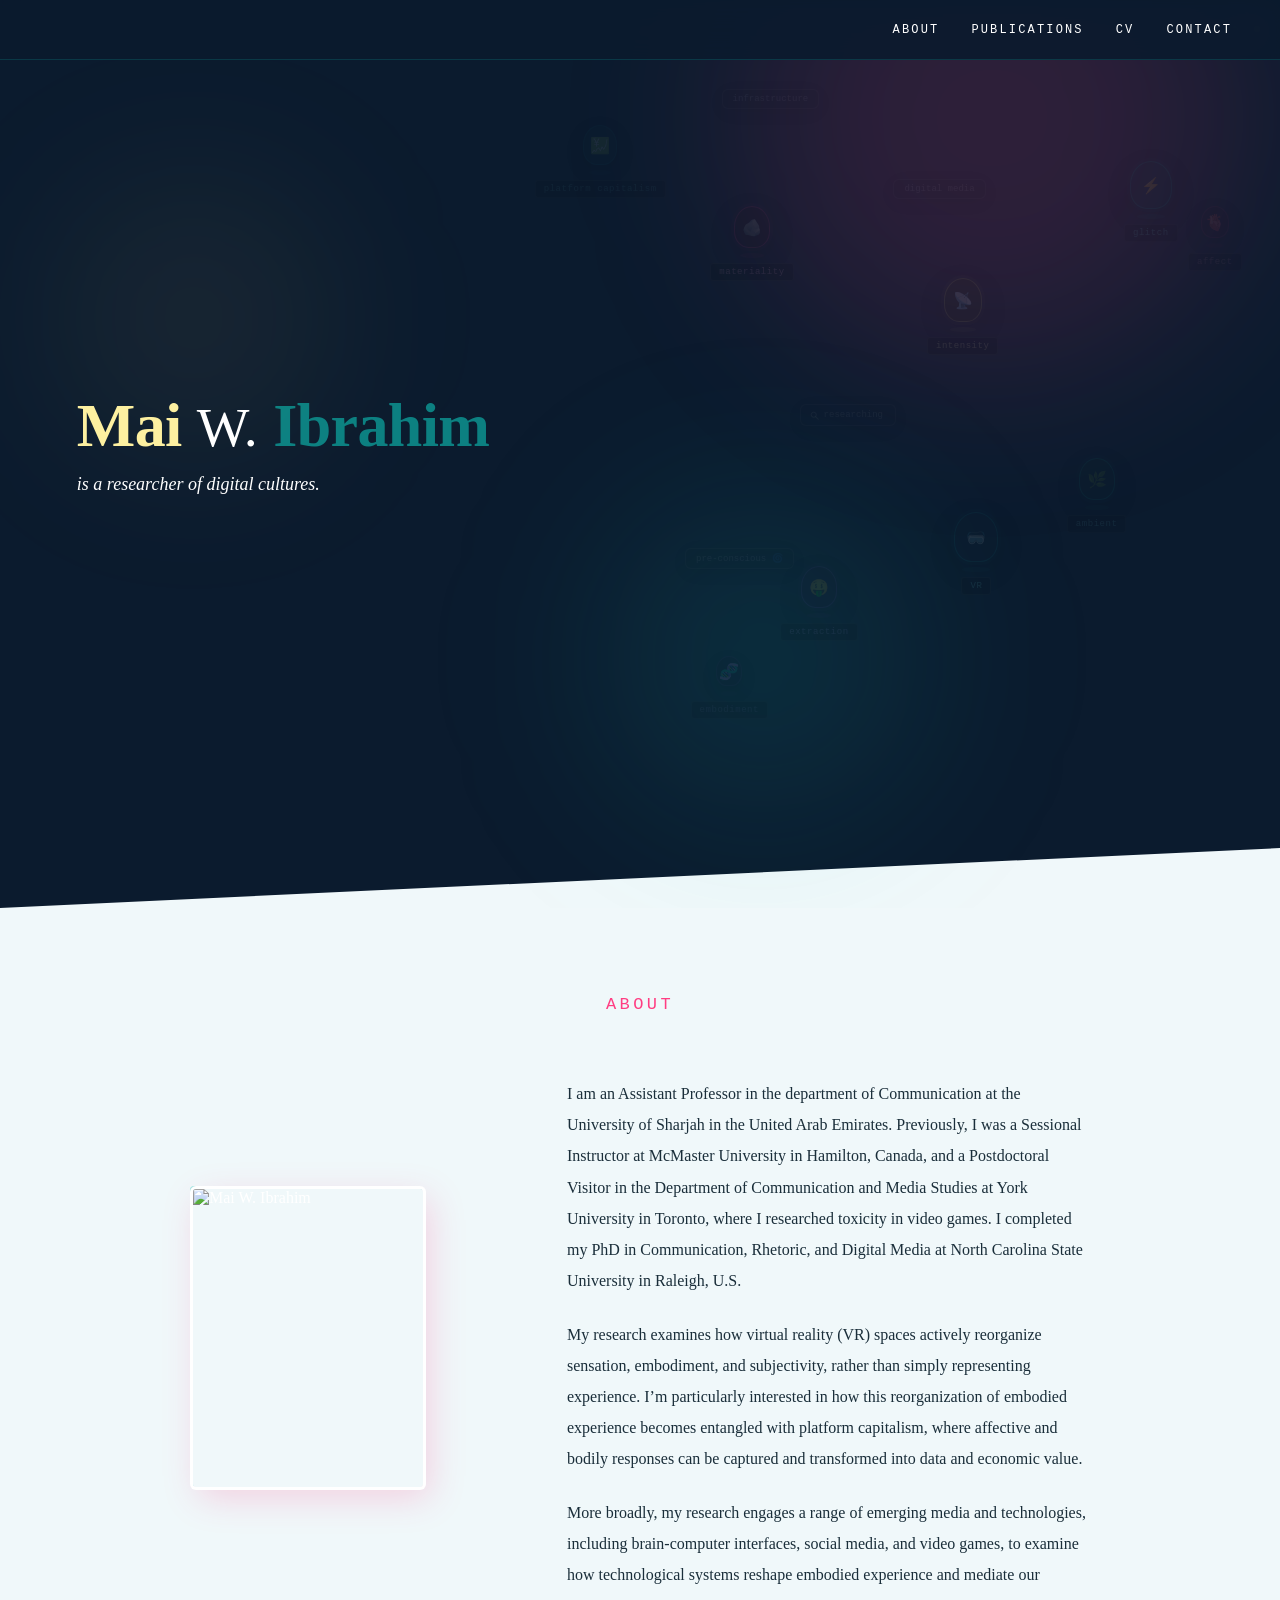
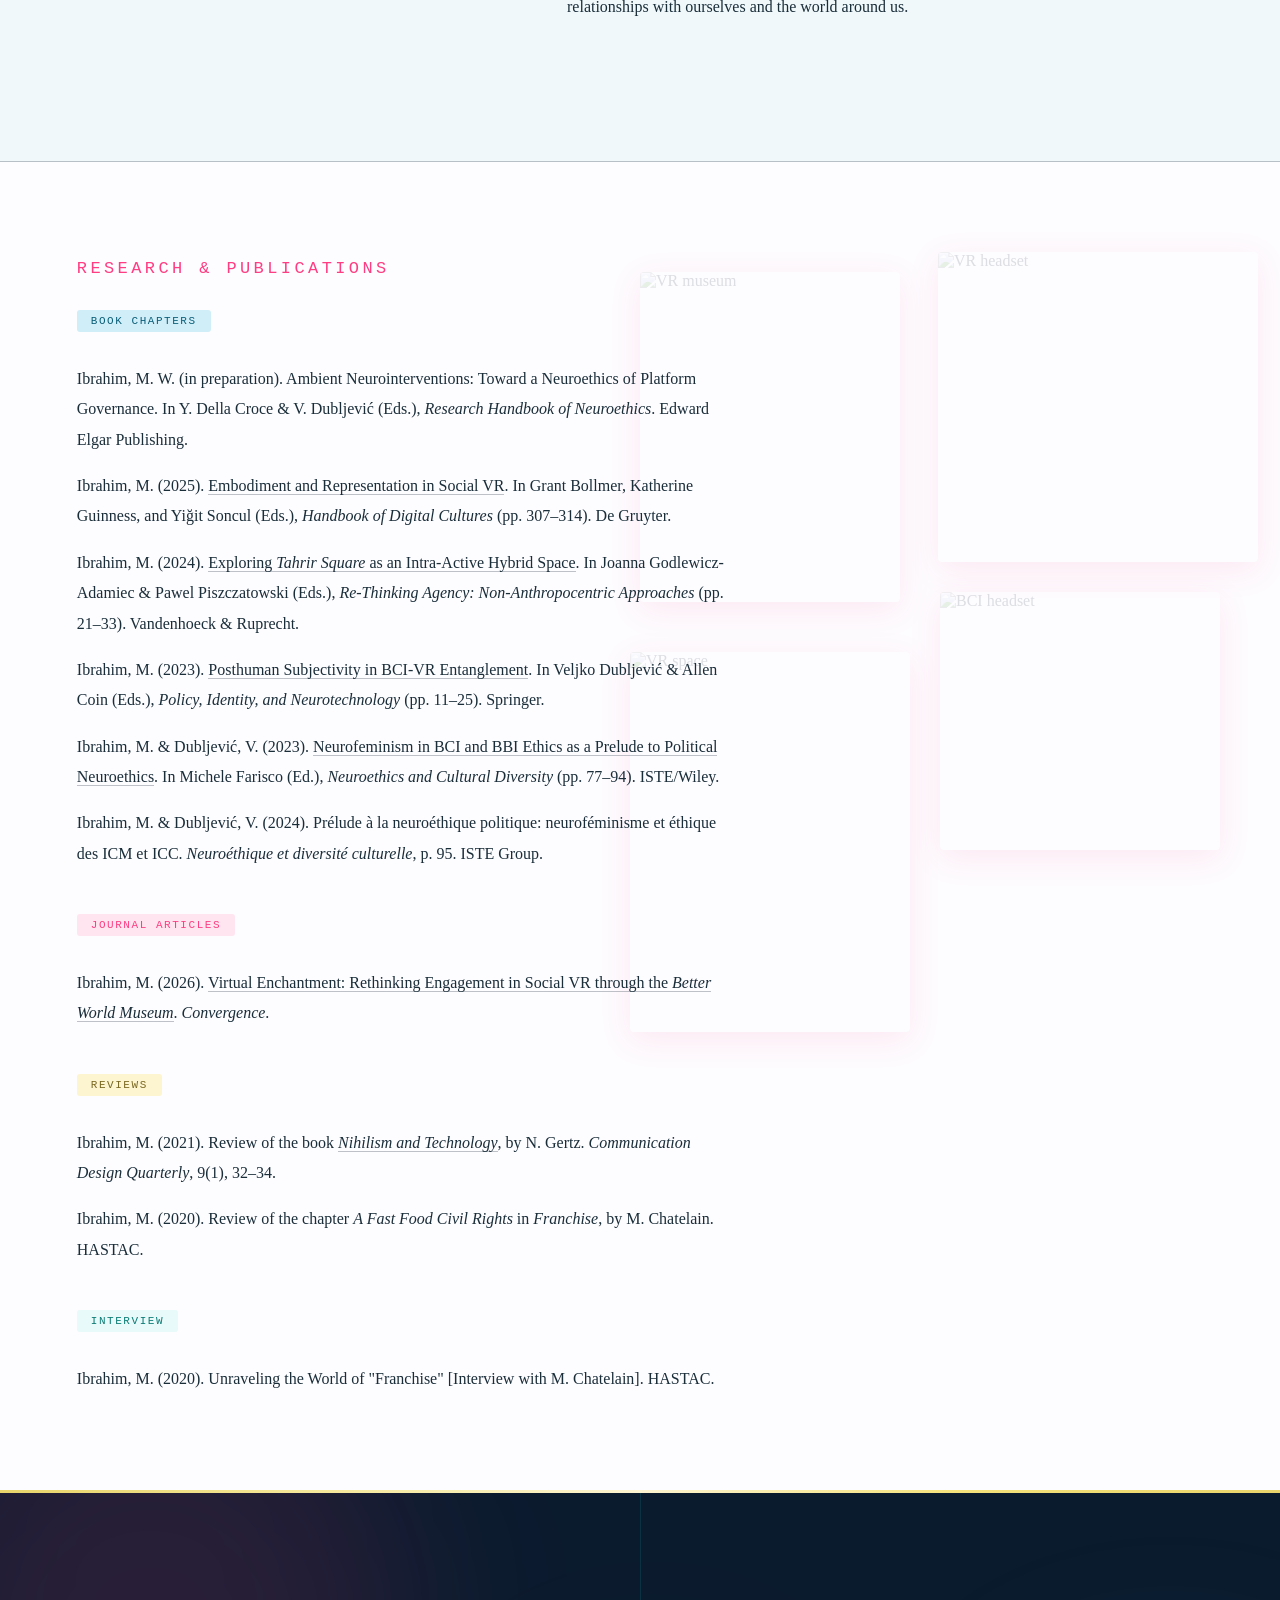
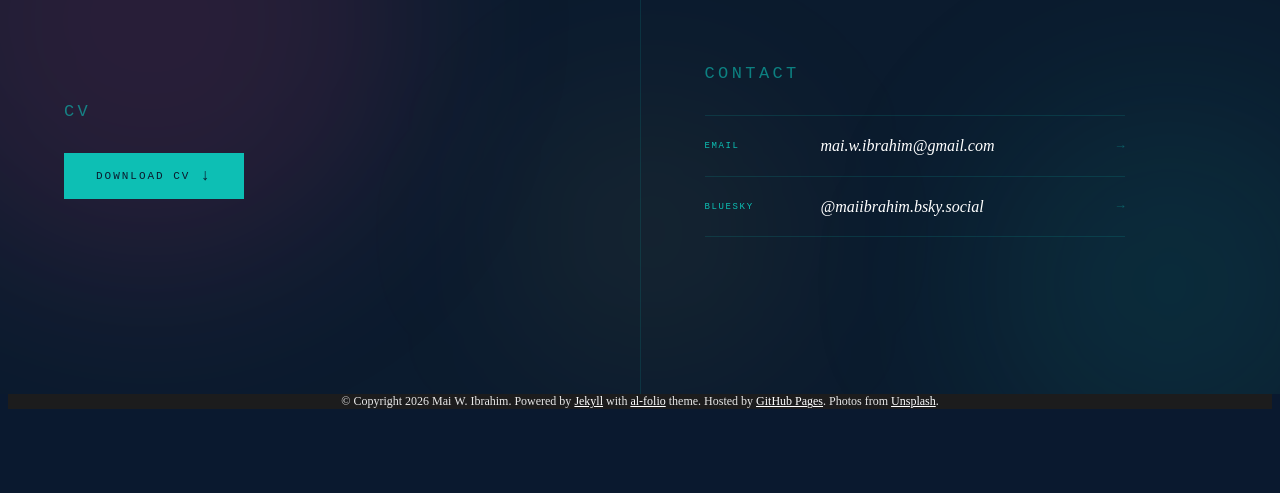
==== commit e06a1eb0: "Deploying to gh-pages from @ maiwibrahim/maiwibrahim.github.io@802d661fa084a29e76afc4198115c5f276247" ====
--- a/index.html
+++ b/index.html
@@ -1,6 +1,6 @@
 <!DOCTYPE html> <html lang="en"> <head> <meta http-equiv="Content-Type" content="text/html; charset=UTF-8"> <meta charset="utf-8"> <meta name="viewport" content="width=device-width, initial-scale=1, shrink-to-fit=no"> <meta http-equiv="X-UA-Compatible" content="IE=edge"> <title> Mai W. Ibrahim </title> <meta name="author" content="Mai W. Ibrahim"> <meta name="description" content="Academic Website"> <meta name="keywords" content="jekyll, jekyll-theme, academic-website, portfolio-website"> <meta http-equiv="Content-Security-Policy" content="default-src 'self'; script-src 'self' 'unsafe-inline' https:; style-src 'self' 'unsafe-inline' https:; img-src 'self' data: https:; font-src 'self' data: https:; media-src 'self' https:; frame-src 'self' https:; connect-src 'self' https:;"> <link rel="stylesheet" href="/assets/css/bootstrap.min.css?v=a4b3f509e79c54a512b890d73235ef04"> <link rel="stylesheet" href="https://cdn.jsdelivr.net/npm/mdbootstrap@4.20.0/css/mdb.min.css" integrity="sha256-jpjYvU3G3N6nrrBwXJoVEYI/0zw8htfFnhT9ljN3JJw=" crossorigin="anonymous"> <link defer rel="stylesheet" href="/assets/css/academicons.min.css?v=f0b7046b84e425c55f3463ac249818f5"> <link defer rel="stylesheet" href="/assets/css/scholar-icons.css?v=62b2ac103a88034e6882a5be5f3e2772"> <link defer rel="stylesheet" type="text/css" href="https://fonts.googleapis.com/css?family=Roboto:300,400,500,700|Roboto+Slab:100,300,400,500,700|Material+Icons&amp;display=swap"> <link defer rel="stylesheet" href="/assets/css/jekyll-pygments-themes-github.css?v=591dab5a4e56573bf4ef7fd332894c99" media="" id="highlight_theme_light"> <link rel="shortcut icon" href="data:image/svg+xml,&lt;svg%20xmlns=%22http://www.w3.org/2000/svg%22%20viewBox=%220%200%20100%20100%22&gt;&lt;text%20y=%22.9em%22%20font-size=%2290%22&gt;%E2%9A%9B%EF%B8%8F&lt;/text&gt;&lt;/svg&gt;"> <link rel="stylesheet" href="/assets/css/main.css?v=d41d8cd98f00b204e9800998ecf8427e"> <link rel="canonical" href="https://maiwibrahim.github.io/"> </head> <body class=" "> <header> <nav id="navbar" class="navbar navbar-light navbar-expand-sm sticky-top" role="navigation"> <div class="container"> <button class="navbar-toggler collapsed ml-auto" type="button" data-toggle="collapse" data-target="#navbarNav" aria-controls="navbarNav" aria-expanded="false" aria-label="Toggle navigation"> <span class="sr-only">Toggle navigation</span> <span class="icon-bar top-bar"></span> <span class="icon-bar middle-bar"></span> <span class="icon-bar bottom-bar"></span> </button> <div class="collapse navbar-collapse text-right" id="navbarNav"> <ul class="navbar-nav ml-auto flex-nowrap"> <li class="nav-item active"> <a class="nav-link" href="/"> <span class="sr-only">(current)</span> </a> </li> </ul> </div> </div> </nav> </header> <div class="container mt-5" role="main"> <div class="post"> <header class="post-header"> <h1 class="post-title" style="display:none;"></h1> <p class="desc"></p> </header> <article> <div class="clearfix"> <style>@import url('https://fonts.googleapis.com/css2?family=DM+Serif+Display:ital@0;1&family=Playfair+Display:wght@300;400&family=Space+Mono:wght@400;700&family=Lora:ital,wght@0,300;0,400;0,500;1,400&display=swap');:root{--hero-bg:#0b1b2e;--navy:#0f2540;--navy-soft:#1a3a5c;--teal:#0dbfb4;--teal-soft:#35d4ca;--teal-muted:#80e8e3;--pink:#ff3d82;--pink-soft:#ff6fa3;--pink-muted:#ffaac9;--yellow:#f5e27a;--yellow-soft:#f9edaa;--yellow-muted:#fdf4d0}body{overflow-x:hidden}.container,.container-fluid,.container-md,main,#main-content,.col,.col-md,.row,.wrapper,.post,.profile{max-width:100%!important;width:100%!important;padding:0!important;margin:0!important;float:none!important}.page{font-family:'Lora',Georgia,serif;width:100vw;position:relative;left:50%;margin-left:-50vw;overflow-x:hidden}.page *,.page *::before,.page *::after{box-sizing:border-box}.post{padding:0!important;margin:0!important}article{padding:0!important;margin:0!important}.post-header{display:none!important}.navbar,nav.navbar{display:none!important}.p-name,.sidebar-header,.profile-name{display:none!important}.scroll-bar{position:fixed;top:0;left:0;height:2px;width:0;background:linear-gradient(90deg,var(--yellow),var(--yellow-soft),var(--yellow-muted),var(--yellow-soft),var(--yellow));z-index:999999;transition:width .05s linear;pointer-events:none;box-shadow:0 0 6px rgba(245,226,122,.70)}.site-nav{position:fixed;top:0;left:0;right:0;z-index:99999;background:rgba(11,27,46,.92);backdrop-filter:blur(14px);display:flex;gap:2rem;align-items:center;justify-content:flex-end;height:60px;padding:0 3rem;border-bottom:.5px solid rgba(13,191,180,.18)}.site-nav a{font-family:'Space Mono',monospace;font-size:12px;color:#fff;text-decoration:none;letter-spacing:.18em;text-transform:uppercase;transition:color .2s}.site-nav a:hover{color:var(--teal-soft)}.hero{background:var(--hero-bg);min-height:100vh;width:100vw;display:flex;align-items:center;padding:60px 6vw 80px;position:relative;overflow:hidden}.hero-blob{position:absolute;border-radius:50%;filter:blur(90px);pointer-events:none;z-index:1}.hero-blob-a{width:500px;height:500px;background:rgba(255,61,130,.14);top:-140px;right:3%}.hero-blob-b{width:320px;height:320px;background:rgba(13,191,180,.12);bottom:10%;right:28%}.hero-blob-c{width:260px;height:260px;background:rgba(245,226,122,.07);top:20%;left:5%}.ui-dots{position:absolute;top:18px;right:20px;display:flex;gap:5px;z-index:10}.ui-dots span{width:6px;height:6px;border-radius:50%}.av{position:absolute;display:flex;flex-direction:column;align-items:center;gap:5px;z-index:5;opacity:0;transform:translateY(14px);transition:opacity .7s ease,transform .7s ease}.av.visible{opacity:.10;transform:translateY(0)}.av.ghost-av.visible{opacity:.08;transform:translateY(0)}.av-body{border-radius:50% 50% 40% 40%;display:flex;align-items:center;justify-content:center;font-size:16px}.av-shadow{border-radius:50%;height:5px}.av-label{font-family:'Space Mono',monospace;font-size:9px;letter-spacing:.06em;font-weight:400;background:rgba(0,0,0,.68);padding:3px 8px;border-radius:3px;white-space:nowrap;border:.5px solid rgba(255,255,255,.12);transition:color .25s,border-color .25s,background .25s}.av.visible:hover,.av.ghost-av.visible:hover{opacity:1!important;transform:translateY(-6px) scale(1.08);transition:opacity .25s ease,transform .25s ease;z-index:20;cursor:default}.av.visible:hover .av-body,.av.ghost-av.visible:hover .av-body{filter:drop-shadow(0 0 10px rgba(255,255,255,.22))}.av.visible:hover .av-label,.av.ghost-av.visible:hover .av-label{background:rgba(0,0,0,.88);border-color:rgba(255,255,255,.38);color:#fff!important;letter-spacing:.10em}.float-tag{position:absolute;z-index:6;opacity:0;transform:translateY(14px);transition:opacity .25s ease,transform .25s ease,background .25s,border-color .25s,color .25s,box-shadow .25s;font-family:'Space Mono',monospace;font-size:9px;font-weight:400;background:rgba(8,18,28,.78);border:.5px solid rgba(255,255,255,.22);color:rgba(255,255,255,.65);white-space:nowrap;border-radius:6px;padding:4px 10px;box-shadow:0 4px 18px rgba(0,0,0,.72);cursor:default}.float-tag.visible{opacity:.08;transform:translateY(0)}.float-tag.with-icon{display:inline-flex;align-items:center;gap:5px;padding:5px 12px 5px 9px}.float-tag.visible:hover{opacity:1!important;transform:translateY(-4px) scale(1.06);background:rgba(0,0,0,.92);border-color:rgba(255,255,255,.50);color:#fff;box-shadow:0 6px 24px rgba(0,0,0,.88),0 0 12px rgba(255,255,255,.08);z-index:20;letter-spacing:.12em}.hero-content{position:relative;z-index:10;display:flex;flex-direction:column;gap:14px;max-width:600px}.hero-name{font-family:'DM Serif Display',Georgia,serif;font-size:clamp(32px,5.4vw,62px);font-weight:400;line-height:.92;white-space:nowrap;letter-spacing:-.01em;margin:0;display:flex;align-items:baseline}.hero-name .first{color:#fdf0a0;font-weight:700}.hero-name .mid{color:#fff;font-family:'Playfair Display',Georgia,serif;font-weight:300;font-size:.90em;line-height:1;vertical-align:baseline;display:inline-block;padding:0 .05em}
 .hero-name .last{color:rgba(13,191,180,.62);font-weight:700}.hero-desc{font-size:clamp(14px,2vw,18px);color:#fff;font-style:italic;line-height:1.6;margin:0}.about-section{background:#f0f8fa;width:100vw;padding:130px max(2.5rem,6vw) 140px;clip-path:polygon(0 60px,100% 0,100% 100%,0 100%);margin-top:-60px;min-height:100vh;display:flex;flex-direction:column;justify-content:center;align-items:center;position:relative}.section-label{font-size:17px;letter-spacing:.2em;text-transform:uppercase;color:var(--pink);margin-bottom:2.5rem;font-style:normal;font-family:'Space Mono',monospace;text-align:center;width:100%}.about-inner{display:flex;gap:9rem;align-items:center;justify-content:center;flex-wrap:wrap;position:relative}.about-img-wrap{flex-shrink:0;transform:none;position:relative;align-self:center}.about-img{width:230px;height:298px;object-fit:cover;object-position:top;display:block;border-radius:3px;box-shadow:0 0 0 3px #fff,6px 10px 36px rgba(255,61,130,.22),-2px -2px 0 1px rgba(13,191,180,.35)}.text-col{display:flex;flex-direction:column;gap:1.4rem;max-width:520px;transform:none;min-width:280px;padding-top:24px}.about-text{font-size:16px;line-height:1.95;color:#1a2e3a;margin:0}@keyframes floatA{0%,100%{transform:translateY(0) rotate(-3deg)}50%{transform:translateY(-18px) rotate(-3deg)}}@keyframes floatB{0%,100%{transform:translateY(0) rotate(2deg)}50%{transform:translateY(-14px) rotate(2deg)}}@keyframes floatC{0%,100%{transform:translateY(0) rotate(-1.5deg)}50%{transform:translateY(-20px) rotate(-1.5deg)}}@keyframes floatD{0%,100%{transform:translateY(0) rotate(4deg)}50%{transform:translateY(-12px) rotate(4deg)}}.pubs-section{background:#fdfcff;min-height:100vh;width:100vw;color:#1a2e3a;margin-top:0;clip-path:polygon(0 0,100% 0,100% 100%,0 100%);padding:80px max(2.5rem,6vw) 6rem;position:relative;overflow:hidden}.pubs-section *{color:#1a2e3a}.pubs-section a{color:#1a2e3a!important;border-bottom:.5px solid rgba(26,46,58,.28);text-decoration:none}.pubs-section a:hover{color:var(--pink)!important;border-bottom-color:var(--pink)}.pubs-section .section-label{color:var(--pink);margin-bottom:2rem;text-align:left;font-size:17px}.pub-img-float{position:absolute;z-index:2;overflow:hidden;border-radius:4px;box-shadow:0 8px 32px rgba(255,61,130,.1);cursor:pointer}.pub-img-float img{width:100%;height:100%;object-fit:cover;display:block;opacity:.14;filter:grayscale(10%);transition:opacity .45s ease,transform .45s ease}.pub-img-float:hover img{opacity:.88;transform:scale(1.04)}.pub-img-a{width:320px;height:310px;top:90px;right:22px;animation:floatA 8s ease-in-out infinite}.pub-img-a img{object-fit:cover;object-position:top center}.pub-img-c{width:280px;height:380px;top:490px;right:370px;animation:floatC 9s ease-in-out infinite;background:transparent}.pub-img-c img{object-fit:cover;object-position:center;background:transparent}.pub-img-d{width:280px;height:258px;top:430px;right:60px;animation:floatD 7s ease-in-out infinite}.pub-img-b{width:260px;height:330px;top:110px;right:380px;animation:floatB 10s ease-in-out infinite}.pub-content{position:relative;z-index:10;max-width:660px}.pub-type-block{margin-bottom:2.8rem}.pub-type-block:last-child{margin-bottom:0}.pub-type-label{font-size:11px;font-weight:500;letter-spacing:.14em;text-transform:uppercase;margin-bottom:1rem;padding:5px 14px;display:inline-block;border-radius:3px;font-family:'Space Mono',monospace}.type-chapters .pub-type-label{background:#d0eef8;color:#0a5e78}.type-articles .pub-type-label{background:#ffe5ef;color:var(--pink)}.type-reviews .pub-type-label{background:#fdf4d0;color:#7a6820}.type-interview .pub-type-label{background:#e8faf9;color:#0a7a74}.pub-entry{font-size:16px;line-height:1.9;color:#1a2e3a;margin-bottom:.9rem;font-family:'Lora',serif}.pub-entry:last-child{margin-bottom:0}.pub-entry em{font-style:italic}.pub-entry a{color:inherit;text-decoration:none;border-bottom:.5px solid rgba(26,46,58,.28)}.pub-entry a:hover{border-bottom-color:var(--pink);color:var(--pink)!important}.cv-contact-section{background:#0b1b2e;min-height:56vh;width:100vw;display:grid;grid-template-columns:1fr 1px 1fr;position:relative;overflow:hidden}.cv-blob{position:absolute;border-radius:50%;filter:blur(90px);pointer-events:none;z-index:0}.cv-blob-a{width:500px;height:500px;background:rgba(255,61,130,.12);top:-120px;left:-100px}.cv-blob-b{width:380px;height:380px;background:rgba(13,191,180,.1);bottom:-80px;right:-80px}.cv-blob-c{width:280px;height:280px;background:rgba(245,226,122,.05);top:40%;left:40%}.cv-top-stripe{position:absolute;top:0;left:0;right:0;height:3px;background:linear-gradient(90deg,#e8d46a,#f5e89a,#fdf4d0,#f5e27a,#e8d46a);z-index:10}.cv-divider{background:rgba(13,191,180,.14);align-self:stretch;position:relative;z-index:2}.cv-panel{display:flex;flex-direction:column;justify-content:center;align-items:flex-start;padding:3.5rem max(2rem,5vw);position:relative;z-index:2}.cv-panel .section-label{color:rgba(13,191,180,.62);text-align:left;margin-bottom:2rem;font-size:17px}
-.cv-download{font-family:'Space Mono',monospace;font-size:11px;letter-spacing:.18em;text-transform:uppercase;color:#0b1b2e;background:var(--teal);text-decoration:none;padding:14px 32px;display:inline-flex;align-items:center;gap:10px;transition:background .2s;width:fit-content}.cv-download:hover{background:var(--teal-soft);color:#0b1b2e}.cv-download::after{content:'↓';font-size:16px}.contact-panel{display:flex;flex-direction:column;justify-content:center;align-items:flex-start;padding:3.5rem max(2rem,5vw);position:relative;z-index:2}.contact-panel .section-label{color:rgba(13,191,180,.62);text-align:left;margin-bottom:2rem;font-size:17px}.contact-grid{display:flex;flex-direction:column;gap:0;max-width:420px;width:100%}.contact-row{display:flex;align-items:center;justify-content:space-between;padding:1.3rem 0;border-bottom:.5px solid rgba(13,191,180,.15);text-decoration:none;transition:padding-left .25s,color .2s}.contact-row:first-child{border-top:.5px solid rgba(13,191,180,.15)}.contact-row:hover{padding-left:.65rem}.contact-label{font-family:'Space Mono',monospace;font-size:9px;letter-spacing:.18em;text-transform:uppercase;color:var(--teal);min-width:100px}.contact-value{font-family:'Lora',serif;font-size:16px;font-style:italic;color:#fff;flex:1;padding:0 1rem}.contact-arrow{font-family:'Space Mono',monospace;font-size:13px;color:rgba(13,191,180,.36);transition:transform .2s,color .2s}.contact-row:hover .contact-arrow{transform:translateX(5px);color:var(--teal-soft)}.contact-row:hover .contact-value{color:var(--teal-muted)}@media(max-width:640px){.site-nav{justify-content:flex-start;padding:0 1.5rem;gap:1.25rem;height:56px}.site-nav a{font-size:10px}.hero{padding:56px 1.5rem 60px;align-items:center;min-height:100svh}.hero-name{white-space:normal}.hero-content{max-width:55%}.av,.float-tag{display:flex}.float-tag{display:inline-flex}.av .av-body{font-size:13px}.av .av-label{font-size:7px}.about-section{clip-path:polygon(0 30px,100% 0,100% 100%,0 100%);padding:80px 1.5rem 80px;margin-top:-30px}.about-inner{flex-direction:column;align-items:center;gap:2.5rem}.about-img-wrap{transform:none}.about-img{width:190px;height:246px}.text-col{transform:none;max-width:100%;min-width:unset}.about-text{font-size:15px}.section-label{font-size:15px}.pubs-section{padding-top:60px}.pub-entry{font-size:15px}.pub-img-float{display:none}.cv-contact-section{grid-template-columns:1fr;min-height:auto}.cv-divider{display:none}.cv-panel{padding:3rem 1.5rem 2rem}.contact-panel{padding:1.5rem 1.5rem 3rem}.contact-value{font-size:14px}}@media(max-width:900px) and (min-width:641px){.pub-img-a{width:200px;height:194px;right:14px;top:100px}.pub-img-d{width:175px;height:161px;top:330px;right:38px}.pub-img-b{width:162px;height:206px;top:100px;right:238px}.pub-img-c{width:175px;height:237px;top:350px;right:231px}}</style> <div class="page"> <div class="scroll-bar" id="scrollBar"></div> <nav class="site-nav"> <a href="#about">About</a> <a href="#publications">Publications</a> <a href="#cv">CV</a> <a href="#contact">Contact</a> </nav> <div class="hero" id="hero"> <div class="hero-blob hero-blob-a"></div> <div class="hero-blob hero-blob-b"></div> <div class="hero-blob hero-blob-c"></div> <div class="ui-dots"> <span style="background:var(--teal);"></span> <span style="background:var(--pink);"></span> <span style="background:var(--yellow);"></span> </div> <div class="av ghost-av" id="av1" style="top:17%;right:8%;"> <div class="av-body" style="width:42px;height:48px;background:rgba(8,52,58,.80);border:1px solid rgba(13,191,180,.55);box-shadow:0 0 0 3px rgba(13,191,180,.08),0 8px 32px rgba(0,0,0,.88);">⚡</div> <div class="av-shadow" style="width:28px;background:rgba(13,191,180,.16);"></div> <div class="av-label" style="color:rgba(128,232,227,.80);">glitch</div> </div> <div class="av" id="av2" style="top:30%;right:22%;"> <div class="av-body" style="width:38px;height:44px;background:rgba(52,48,8,.80);border:1px solid rgba(245,226,122,.55);box-shadow:0 0 0 3px rgba(245,226,122,.08),0 8px 32px rgba(0,0,0,.88);">📡</div> <div class="av-shadow" style="width:26px;background:rgba(245,226,122,.14);"></div> <div class="av-label" style="color:rgba(249,237,170,.80);">intensity</div> </div> <div class="float-tag" id="tag1" style="top:19%;right:23%;">digital media</div> <div class="av" id="av3" style="top:22%;right:38%;"> <div class="av-body" style="width:36px;height:42px;background:rgba(52,8,24,.80);border:1px solid rgba(255,61,130,.55);box-shadow:0 0 0 3px rgba(255,61,130,.08),0 8px 32px rgba(0,0,0,.88);">🪨</div> <div class="av-shadow" style="width:24px;background:rgba(255,61,130,.14);"></div> <div class="av-label" style="color:rgba(255,170,201,.80);">materiality</div> </div> <div class="float-tag with-icon" id="tag2" style="top:44%;right:30%;"> <svg width="9" height="9" viewbox="0 0 12 12" fill="none" xmlns="http://www.w3.org/2000/svg" style="flex-shrink:0;"> <circle cx="5" cy="5" r="3.4" stroke="rgba(255,255,255,0.60)" stroke-width="1.3"></circle> <line x1="7.4" y1="7.4" x2="11" y2="11" stroke="rgba(255,255,255,0.60)" stroke-width="1.4" stroke-linecap="round"></line> </svg> researching </div> <div class="av ghost-av" id="av4" style="top:50%;right:12%;"> <div class="av-body" style="width:36px;height:42px;background:rgba(6,44,38,.80);border:1px solid rgba(0,210,170,.55);box-shadow:0 0 0 3px rgba(0,210,170,.08),0 8px 32px rgba(0,0,0,.88);">🌿</div> <div class="av-shadow" style="width:24px;background:rgba(0,210,170,.14);"></div> <div class="av-label" style="color:rgba(128,232,227,.80);">ambient</div> </div> <div class="av" id="av5" style="top:62%;right:33%;"> <div class="av-body" style="width:36px;height:42px;background:rgba(30,8,52,.80);border:1px solid rgba(160,90,230,.55);box-shadow:0 0 0 3px rgba(160,90,230,.08),0 8px 32px rgba(0,0,0,.88);">🤑</div> <div class="av-shadow" style="width:24px;background:rgba(160,80,230,.14);"></div> <div class="av-label" style="color:rgba(200,160,240,.80);">extraction</div> </div> <div class="av ghost-av" id="gv2" style="top:22%;right:3%;"> <div class="av-body" style="width:28px;height:32px;background:rgba(40,10,30,.92);border:1px solid rgba(255,61,130,.28);box-shadow:0 6px 24px rgba(0,0,0,.78);">🫀</div> <div class="av-shadow" style="width:18px;background:rgba(255,61,130,.08);"></div> <div class="av-label" style="color:rgba(255,170,201,.55);">affect</div> </div> <div class="av ghost-av" id="gv3" style="top:13%;right:48%;"> <div class="av-body" style="width:34px;height:40px;background:rgba(8,40,50,.92);border:1px solid rgba(13,191,180,.26);box-shadow:0 6px 24px rgba(0,0,0,.78);">💹</div> <div class="av-shadow" style="width:22px;background:rgba(13,191,180,.08);"></div> <div class="av-label" style="color:rgba(128,232,227,.52);">platform capitalism</div> </div> <div class="av" id="gv4" style="top:56%;right:22%;"> <div class="av-body" style="width:44px;height:50px;background:rgba(10,28,46,.80);border:1px solid rgba(13,191,180,.50);box-shadow:0 0 0 3px rgba(13,191,180,.08),0 8px 32px rgba(0,0,0,.88);">🥽</div> <div class="av-shadow" style="width:28px;background:rgba(13,191,180,.14);"></div> <div class="av-label" style="color:rgba(128,232,227,.80);">VR</div> </div> <div class="av ghost-av" id="gv5" style="top:72%;right:40%;"> <div class="av-body" style="width:26px;height:30px;background:rgba(20,8,40,.92);border:1px solid rgba(160,90,230,.26);box-shadow:0 6px 20px rgba(0,0,0,.78);">🧬</div> <div class="av-shadow" style="width:16px;background:rgba(160,80,230,.08);"></div> <div class="av-label" style="color:rgba(200,160,240,.52);">embodiment</div> </div> <div class="float-tag" id="gtag1" style="top:9%;right:36%;opacity:0;">infrastructure</div> <div class="float-tag" id="gtag2" style="top:60%;right:38%;opacity:0;">pre-conscious 🌀</div> <div class="hero-content"> <h1 class="hero-name"> <span class="first">Mai</span><span class="mid"> W. </span><span class="last">Ibrahim</span> </h1> <p class="hero-desc">is a researcher of digital cultures.</p> </div> </div> <div class="about-section" id="about"> <p class="section-label">About</p> <div class="about-inner"> <div class="about-img-wrap"> <img class="about-img" src="/assets/img/prof_pic.jpg" alt="Mai W. Ibrahim"> </div> <div class="text-col"> <p class="about-text">I am an Assistant Professor in the department of Communication at the University of Sharjah in the United Arab Emirates. Previously, I was a Sessional Instructor at McMaster University in Hamilton, Canada, and a Postdoctoral Visitor in the Department of Communication and Media Studies at York University in Toronto, where I researched toxicity in video games. I completed my PhD in Communication, Rhetoric, and Digital Media at North Carolina State University in Raleigh, U.S.</p> <p class="about-text">My research examines how virtual reality (VR) spaces actively reorganize sensation, embodiment, and subjectivity, rather than simply representing experience. I’m particularly interested in how this reorganization of embodied experience becomes entangled with platform capitalism, where affective and bodily responses can be captured and transformed into data and economic value.</p> <p class="about-text">More broadly, my research engages a range of emerging media and technologies, including brain-computer interfaces, social media, and video games, to examine how technological systems reshape embodied experience and mediate our relationships with ourselves and the world around us.</p> </div> </div> </div> <div class="pubs-section" id="publications"> <div class="pub-img-float pub-img-a"><img src="/assets/img/vr-headset.jpg" alt="VR headset"></div> <div class="pub-img-float pub-img-b"><img src="/assets/img/vr-museum.jpg" alt="VR museum"></div> <div class="pub-img-float pub-img-c"><img src="/assets/img/vr-space.jpg" alt="VR space"></div> <div class="pub-img-float pub-img-d"><img src="/assets/img/bci-headset.jpg" alt="BCI headset"></div> <div class="pub-content"> <p class="section-label">Research &amp; Publications</p> <div class="pub-type-block type-chapters"> <span class="pub-type-label">Book Chapters</span> <p class="pub-entry">Ibrahim, M. W. (in preparation). Ambient Neurointerventions: Toward a Neuroethics of Platform Governance. In Y. Della Croce &amp; V. Dubljević (Eds.), <em>Research handbook of neuroethics</em>. Edward Elgar Publishing.</p> <p class="pub-entry">Ibrahim, M. (2025). <a href="/assets/pdf/embodiment-social-vr.pdf" target="_blank">Embodiment and Representation in Social VR</a>. In Grant Bollmer, Katherine Guinness, and Yiğit Soncul (Eds.), <em>Handbook of Digital Cultures</em> (pp. 307–314). De Gruyter.</p> <p class="pub-entry">Ibrahim, M. (2024). <a href="/assets/pdf/tahrir-square.pdf" target="_blank">Exploring <em>Tahrir Square</em> as an Intra-Active Hybrid Space</a>. In Joanna Godlewicz-Adamiec &amp; Pawel Piszczatowski (Eds.), <em>Re-Thinking Agency: Non-Anthropocentric Approaches</em> (pp. 21–33). Vandenhoeck &amp; Ruprecht.</p> <p class="pub-entry">Ibrahim, M. (2023). <a href="/assets/pdf/posthuman-bci-vr.pdf" target="_blank">Posthuman Subjectivity in BCI-VR Entanglement</a>. In Veljko Dubljević &amp; Allen Coin (Eds.), <em>Policy, Identity, and Neurotechnology</em> (pp. 11–25). Springer.</p> <p class="pub-entry">Ibrahim, M. &amp; Dubljević, V. (2023). <a href="/assets/pdf/neurofeminism-bci.pdf" target="_blank">Neurofeminism in BCI and BBI Ethics as a Prelude to Political Neuroethics</a>. In Michele Farisco (Ed.), <em>Neuroethics and Cultural Diversity</em> (pp. 77–94). ISTE/Wiley.</p> <p class="pub-entry">Ibrahim, M. &amp; Dubljević, V. (2024). Prélude à la neuroéthique politique: neuroféminisme et éthique des ICM et ICC. <em>Neuroéthique et diversité culturelle</em>, p. 95. ISTE Group.</p> </div> <div class="pub-type-block type-articles"> <span class="pub-type-label">Journal Articles</span> <p class="pub-entry">Ibrahim, M. (2026). <a href="https://journals.sagepub.com/doi/10.1177/13548565261460295?int.sj-abstract.similar-articles.6" target="_blank" rel="external nofollow noopener">Virtual Enchantment: Rethinking Engagement in Social VR through the <em>Better World Museum</em></a>. <em>Convergence</em>.</p> </div> <div class="pub-type-block type-reviews"> <span class="pub-type-label">Reviews</span> <p class="pub-entry">Ibrahim, M. (2021). Review of the book <a href="/assets/pdf/nihilism-review.pdf" target="_blank"><em>Nihilism and Technology</em></a>, by N. Gertz. <em>Communication Design Quarterly</em>, 9(1), 32–34.</p> <p class="pub-entry">Ibrahim, M. (2020). Review of the chapter <em>A Fast Food Civil Rights</em> in <em>Franchise</em>, by M. Chatelain. HASTAC.</p> </div> <div class="pub-type-block type-interview"> <span class="pub-type-label">Interview</span> <p class="pub-entry">Ibrahim, M. (2020). Unraveling the World of "Franchise" [Interview with M. Chatelain]. HASTAC.</p> </div> </div> </div> <div class="cv-contact-section" id="cv"> <div class="cv-top-stripe"></div> <div class="cv-blob cv-blob-a"></div> <div class="cv-blob cv-blob-b"></div> <div class="cv-blob cv-blob-c"></div> <div class="cv-panel"> <p class="section-label">CV</p> <a class="cv-download" href="/assets/pdf/cv.pdf" target="_blank">Download CV</a> </div> <div class="cv-divider"></div> <div class="contact-panel" id="contact"> <p class="section-label">Contact</p> <div class="contact-grid"> <a class="contact-row" href="mailto:mai.w.ibrahim@gmail.com"> <span class="contact-label">Email</span> <span class="contact-value">mai.w.ibrahim@gmail.com</span> <span class="contact-arrow">→</span> </a> <a class="contact-row" href="https://bsky.app/profile/maiibrahim.bsky.social" target="_blank" rel="external nofollow noopener"> <span class="contact-label">Bluesky</span> <span class="contact-value">@maiibrahim.bsky.social</span> <span class="contact-arrow">→</span> </a> </div> </div> </div> </div> <script>
+.cv-download{font-family:'Space Mono',monospace;font-size:11px;letter-spacing:.18em;text-transform:uppercase;color:#0b1b2e;background:var(--teal);text-decoration:none;padding:14px 32px;display:inline-flex;align-items:center;gap:10px;transition:background .2s;width:fit-content}.cv-download:hover{background:var(--teal-soft);color:#0b1b2e}.cv-download::after{content:'↓';font-size:16px}.contact-panel{display:flex;flex-direction:column;justify-content:center;align-items:flex-start;padding:3.5rem max(2rem,5vw);position:relative;z-index:2}.contact-panel .section-label{color:rgba(13,191,180,.62);text-align:left;margin-bottom:2rem;font-size:17px}.contact-grid{display:flex;flex-direction:column;gap:0;max-width:420px;width:100%}.contact-row{display:flex;align-items:center;justify-content:space-between;padding:1.3rem 0;border-bottom:.5px solid rgba(13,191,180,.15);text-decoration:none;transition:padding-left .25s,color .2s}.contact-row:first-child{border-top:.5px solid rgba(13,191,180,.15)}.contact-row:hover{padding-left:.65rem}.contact-label{font-family:'Space Mono',monospace;font-size:9px;letter-spacing:.18em;text-transform:uppercase;color:var(--teal);min-width:100px}.contact-value{font-family:'Lora',serif;font-size:16px;font-style:italic;color:#fff;flex:1;padding:0 1rem}.contact-arrow{font-family:'Space Mono',monospace;font-size:13px;color:rgba(13,191,180,.36);transition:transform .2s,color .2s}.contact-row:hover .contact-arrow{transform:translateX(5px);color:var(--teal-soft)}.contact-row:hover .contact-value{color:var(--teal-muted)}@media(max-width:640px){.site-nav{justify-content:flex-start;padding:0 1.5rem;gap:1.25rem;height:56px}.site-nav a{font-size:10px}.hero{padding:56px 1.5rem 60px;align-items:center;min-height:100svh}.hero-name{white-space:normal}.hero-content{max-width:55%}.av,.float-tag{display:flex}.float-tag{display:inline-flex}.av .av-body{font-size:13px}.av .av-label{font-size:7px}.about-section{clip-path:polygon(0 30px,100% 0,100% 100%,0 100%);padding:80px 1.5rem 80px;margin-top:-30px}.about-inner{flex-direction:column;align-items:center;gap:2.5rem}.about-img-wrap{transform:none}.about-img{width:190px;height:246px}.text-col{transform:none;max-width:100%;min-width:unset}.about-text{font-size:15px}.section-label{font-size:15px}.pubs-section{padding-top:60px}.pub-entry{font-size:15px}.pub-img-float{display:none}.cv-contact-section{grid-template-columns:1fr;min-height:auto}.cv-divider{display:none}.cv-panel{padding:3rem 1.5rem 2rem}.contact-panel{padding:1.5rem 1.5rem 3rem}.contact-value{font-size:14px}}@media(max-width:900px) and (min-width:641px){.pub-img-a{width:200px;height:194px;right:14px;top:100px}.pub-img-d{width:175px;height:161px;top:330px;right:38px}.pub-img-b{width:162px;height:206px;top:100px;right:238px}.pub-img-c{width:175px;height:237px;top:350px;right:231px}}</style> <div class="page"> <div class="scroll-bar" id="scrollBar"></div> <nav class="site-nav"> <a href="#about">About</a> <a href="#publications">Publications</a> <a href="#cv">CV</a> <a href="#contact">Contact</a> </nav> <div class="hero" id="hero"> <div class="hero-blob hero-blob-a"></div> <div class="hero-blob hero-blob-b"></div> <div class="hero-blob hero-blob-c"></div> <div class="ui-dots"> <span style="background:var(--teal);"></span> <span style="background:var(--pink);"></span> <span style="background:var(--yellow);"></span> </div> <div class="av ghost-av" id="av1" style="top:17%;right:8%;"> <div class="av-body" style="width:42px;height:48px;background:rgba(8,52,58,.80);border:1px solid rgba(13,191,180,.55);box-shadow:0 0 0 3px rgba(13,191,180,.08),0 8px 32px rgba(0,0,0,.88);">⚡</div> <div class="av-shadow" style="width:28px;background:rgba(13,191,180,.16);"></div> <div class="av-label" style="color:rgba(128,232,227,.80);">glitch</div> </div> <div class="av" id="av2" style="top:30%;right:22%;"> <div class="av-body" style="width:38px;height:44px;background:rgba(52,48,8,.80);border:1px solid rgba(245,226,122,.55);box-shadow:0 0 0 3px rgba(245,226,122,.08),0 8px 32px rgba(0,0,0,.88);">📡</div> <div class="av-shadow" style="width:26px;background:rgba(245,226,122,.14);"></div> <div class="av-label" style="color:rgba(249,237,170,.80);">intensity</div> </div> <div class="float-tag" id="tag1" style="top:19%;right:23%;">digital media</div> <div class="av" id="av3" style="top:22%;right:38%;"> <div class="av-body" style="width:36px;height:42px;background:rgba(52,8,24,.80);border:1px solid rgba(255,61,130,.55);box-shadow:0 0 0 3px rgba(255,61,130,.08),0 8px 32px rgba(0,0,0,.88);">🪨</div> <div class="av-shadow" style="width:24px;background:rgba(255,61,130,.14);"></div> <div class="av-label" style="color:rgba(255,170,201,.80);">materiality</div> </div> <div class="float-tag with-icon" id="tag2" style="top:44%;right:30%;"> <svg width="9" height="9" viewbox="0 0 12 12" fill="none" xmlns="http://www.w3.org/2000/svg" style="flex-shrink:0;"> <circle cx="5" cy="5" r="3.4" stroke="rgba(255,255,255,0.60)" stroke-width="1.3"></circle> <line x1="7.4" y1="7.4" x2="11" y2="11" stroke="rgba(255,255,255,0.60)" stroke-width="1.4" stroke-linecap="round"></line> </svg> researching </div> <div class="av ghost-av" id="av4" style="top:50%;right:12%;"> <div class="av-body" style="width:36px;height:42px;background:rgba(6,44,38,.80);border:1px solid rgba(0,210,170,.55);box-shadow:0 0 0 3px rgba(0,210,170,.08),0 8px 32px rgba(0,0,0,.88);">🌿</div> <div class="av-shadow" style="width:24px;background:rgba(0,210,170,.14);"></div> <div class="av-label" style="color:rgba(128,232,227,.80);">ambient</div> </div> <div class="av" id="av5" style="top:62%;right:33%;"> <div class="av-body" style="width:36px;height:42px;background:rgba(30,8,52,.80);border:1px solid rgba(160,90,230,.55);box-shadow:0 0 0 3px rgba(160,90,230,.08),0 8px 32px rgba(0,0,0,.88);">🤑</div> <div class="av-shadow" style="width:24px;background:rgba(160,80,230,.14);"></div> <div class="av-label" style="color:rgba(200,160,240,.80);">extraction</div> </div> <div class="av ghost-av" id="gv2" style="top:22%;right:3%;"> <div class="av-body" style="width:28px;height:32px;background:rgba(40,10,30,.92);border:1px solid rgba(255,61,130,.28);box-shadow:0 6px 24px rgba(0,0,0,.78);">🫀</div> <div class="av-shadow" style="width:18px;background:rgba(255,61,130,.08);"></div> <div class="av-label" style="color:rgba(255,170,201,.55);">affect</div> </div> <div class="av ghost-av" id="gv3" style="top:13%;right:48%;"> <div class="av-body" style="width:34px;height:40px;background:rgba(8,40,50,.92);border:1px solid rgba(13,191,180,.26);box-shadow:0 6px 24px rgba(0,0,0,.78);">💹</div> <div class="av-shadow" style="width:22px;background:rgba(13,191,180,.08);"></div> <div class="av-label" style="color:rgba(128,232,227,.52);">platform capitalism</div> </div> <div class="av" id="gv4" style="top:56%;right:22%;"> <div class="av-body" style="width:44px;height:50px;background:rgba(10,28,46,.80);border:1px solid rgba(13,191,180,.50);box-shadow:0 0 0 3px rgba(13,191,180,.08),0 8px 32px rgba(0,0,0,.88);">🥽</div> <div class="av-shadow" style="width:28px;background:rgba(13,191,180,.14);"></div> <div class="av-label" style="color:rgba(128,232,227,.80);">VR</div> </div> <div class="av ghost-av" id="gv5" style="top:72%;right:40%;"> <div class="av-body" style="width:26px;height:30px;background:rgba(20,8,40,.92);border:1px solid rgba(160,90,230,.26);box-shadow:0 6px 20px rgba(0,0,0,.78);">🧬</div> <div class="av-shadow" style="width:16px;background:rgba(160,80,230,.08);"></div> <div class="av-label" style="color:rgba(200,160,240,.52);">embodiment</div> </div> <div class="float-tag" id="gtag1" style="top:9%;right:36%;opacity:0;">infrastructure</div> <div class="float-tag" id="gtag2" style="top:60%;right:38%;opacity:0;">pre-conscious 🌀</div> <div class="hero-content"> <h1 class="hero-name"> <span class="first">Mai</span><span class="mid"> W. </span><span class="last">Ibrahim</span> </h1> <p class="hero-desc">is a researcher of digital cultures.</p> </div> </div> <div class="about-section" id="about"> <p class="section-label">About</p> <div class="about-inner"> <div class="about-img-wrap"> <img class="about-img" src="/assets/img/prof_pic.jpg" alt="Mai W. Ibrahim"> </div> <div class="text-col"> <p class="about-text">I am an Assistant Professor in the department of Communication at the University of Sharjah in the United Arab Emirates. Previously, I was a Sessional Instructor at McMaster University in Hamilton, Canada, and a Postdoctoral Visitor in the Department of Communication and Media Studies at York University in Toronto, where I researched toxicity in video games. I completed my PhD in Communication, Rhetoric, and Digital Media at North Carolina State University in Raleigh, U.S.</p> <p class="about-text">My research examines how virtual reality (VR) spaces actively reorganize sensation, embodiment, and subjectivity, rather than simply representing experience. I’m particularly interested in how this reorganization of embodied experience becomes entangled with platform capitalism, where affective and bodily responses can be captured and transformed into data and economic value.</p> <p class="about-text">More broadly, my research engages a range of emerging media and technologies, including brain-computer interfaces, social media, and video games, to examine how technological systems reshape embodied experience and mediate our relationships with ourselves and the world around us.</p> </div> </div> </div> <div class="pubs-section" id="publications"> <div class="pub-img-float pub-img-a"><img src="/assets/img/vr-headset.jpg" alt="VR headset"></div> <div class="pub-img-float pub-img-b"><img src="/assets/img/vr-museum.jpg" alt="VR museum"></div> <div class="pub-img-float pub-img-c"><img src="/assets/img/vr-space.jpg" alt="VR space"></div> <div class="pub-img-float pub-img-d"><img src="/assets/img/bci-headset.jpg" alt="BCI headset"></div> <div class="pub-content"> <p class="section-label">Research &amp; Publications</p> <div class="pub-type-block type-chapters"> <span class="pub-type-label">Book Chapters</span> <p class="pub-entry">Ibrahim, M. W. (in preparation). Ambient Neurointerventions: Toward a Neuroethics of Platform Governance. In Y. Della Croce &amp; V. Dubljević (Eds.), <em>Research Handbook of Neuroethics</em>. Edward Elgar Publishing.</p> <p class="pub-entry">Ibrahim, M. (2025). <a href="/assets/pdf/embodiment-social-vr.pdf" target="_blank">Embodiment and Representation in Social VR</a>. In Grant Bollmer, Katherine Guinness, and Yiğit Soncul (Eds.), <em>Handbook of Digital Cultures</em> (pp. 307–314). De Gruyter.</p> <p class="pub-entry">Ibrahim, M. (2024). <a href="/assets/pdf/tahrir-square.pdf" target="_blank">Exploring <em>Tahrir Square</em> as an Intra-Active Hybrid Space</a>. In Joanna Godlewicz-Adamiec &amp; Pawel Piszczatowski (Eds.), <em>Re-Thinking Agency: Non-Anthropocentric Approaches</em> (pp. 21–33). Vandenhoeck &amp; Ruprecht.</p> <p class="pub-entry">Ibrahim, M. (2023). <a href="/assets/pdf/posthuman-bci-vr.pdf" target="_blank">Posthuman Subjectivity in BCI-VR Entanglement</a>. In Veljko Dubljević &amp; Allen Coin (Eds.), <em>Policy, Identity, and Neurotechnology</em> (pp. 11–25). Springer.</p> <p class="pub-entry">Ibrahim, M. &amp; Dubljević, V. (2023). <a href="/assets/pdf/neurofeminism-bci.pdf" target="_blank">Neurofeminism in BCI and BBI Ethics as a Prelude to Political Neuroethics</a>. In Michele Farisco (Ed.), <em>Neuroethics and Cultural Diversity</em> (pp. 77–94). ISTE/Wiley.</p> <p class="pub-entry">Ibrahim, M. &amp; Dubljević, V. (2024). Prélude à la neuroéthique politique: neuroféminisme et éthique des ICM et ICC. <em>Neuroéthique et diversité culturelle</em>, p. 95. ISTE Group.</p> </div> <div class="pub-type-block type-articles"> <span class="pub-type-label">Journal Articles</span> <p class="pub-entry">Ibrahim, M. (2026). <a href="https://journals.sagepub.com/doi/10.1177/13548565261460295?int.sj-abstract.similar-articles.6" target="_blank" rel="external nofollow noopener">Virtual Enchantment: Rethinking Engagement in Social VR through the <em>Better World Museum</em></a>. <em>Convergence</em>.</p> </div> <div class="pub-type-block type-reviews"> <span class="pub-type-label">Reviews</span> <p class="pub-entry">Ibrahim, M. (2021). Review of the book <a href="/assets/pdf/nihilism-review.pdf" target="_blank"><em>Nihilism and Technology</em></a>, by N. Gertz. <em>Communication Design Quarterly</em>, 9(1), 32–34.</p> <p class="pub-entry">Ibrahim, M. (2020). Review of the chapter <em>A Fast Food Civil Rights</em> in <em>Franchise</em>, by M. Chatelain. HASTAC.</p> </div> <div class="pub-type-block type-interview"> <span class="pub-type-label">Interview</span> <p class="pub-entry">Ibrahim, M. (2020). Unraveling the World of "Franchise" [Interview with M. Chatelain]. HASTAC.</p> </div> </div> </div> <div class="cv-contact-section" id="cv"> <div class="cv-top-stripe"></div> <div class="cv-blob cv-blob-a"></div> <div class="cv-blob cv-blob-b"></div> <div class="cv-blob cv-blob-c"></div> <div class="cv-panel"> <p class="section-label">CV</p> <a class="cv-download" href="/assets/pdf/cv.pdf" target="_blank">Download CV</a> </div> <div class="cv-divider"></div> <div class="contact-panel" id="contact"> <p class="section-label">Contact</p> <div class="contact-grid"> <a class="contact-row" href="mailto:mai.w.ibrahim@gmail.com"> <span class="contact-label">Email</span> <span class="contact-value">mai.w.ibrahim@gmail.com</span> <span class="contact-arrow">→</span> </a> <a class="contact-row" href="https://bsky.app/profile/maiibrahim.bsky.social" target="_blank" rel="external nofollow noopener"> <span class="contact-label">Bluesky</span> <span class="contact-value">@maiibrahim.bsky.social</span> <span class="contact-arrow">→</span> </a> </div> </div> </div> </div> <script>
 (function(){
   var bar = document.getElementById('scrollBar');
   function onScroll(){
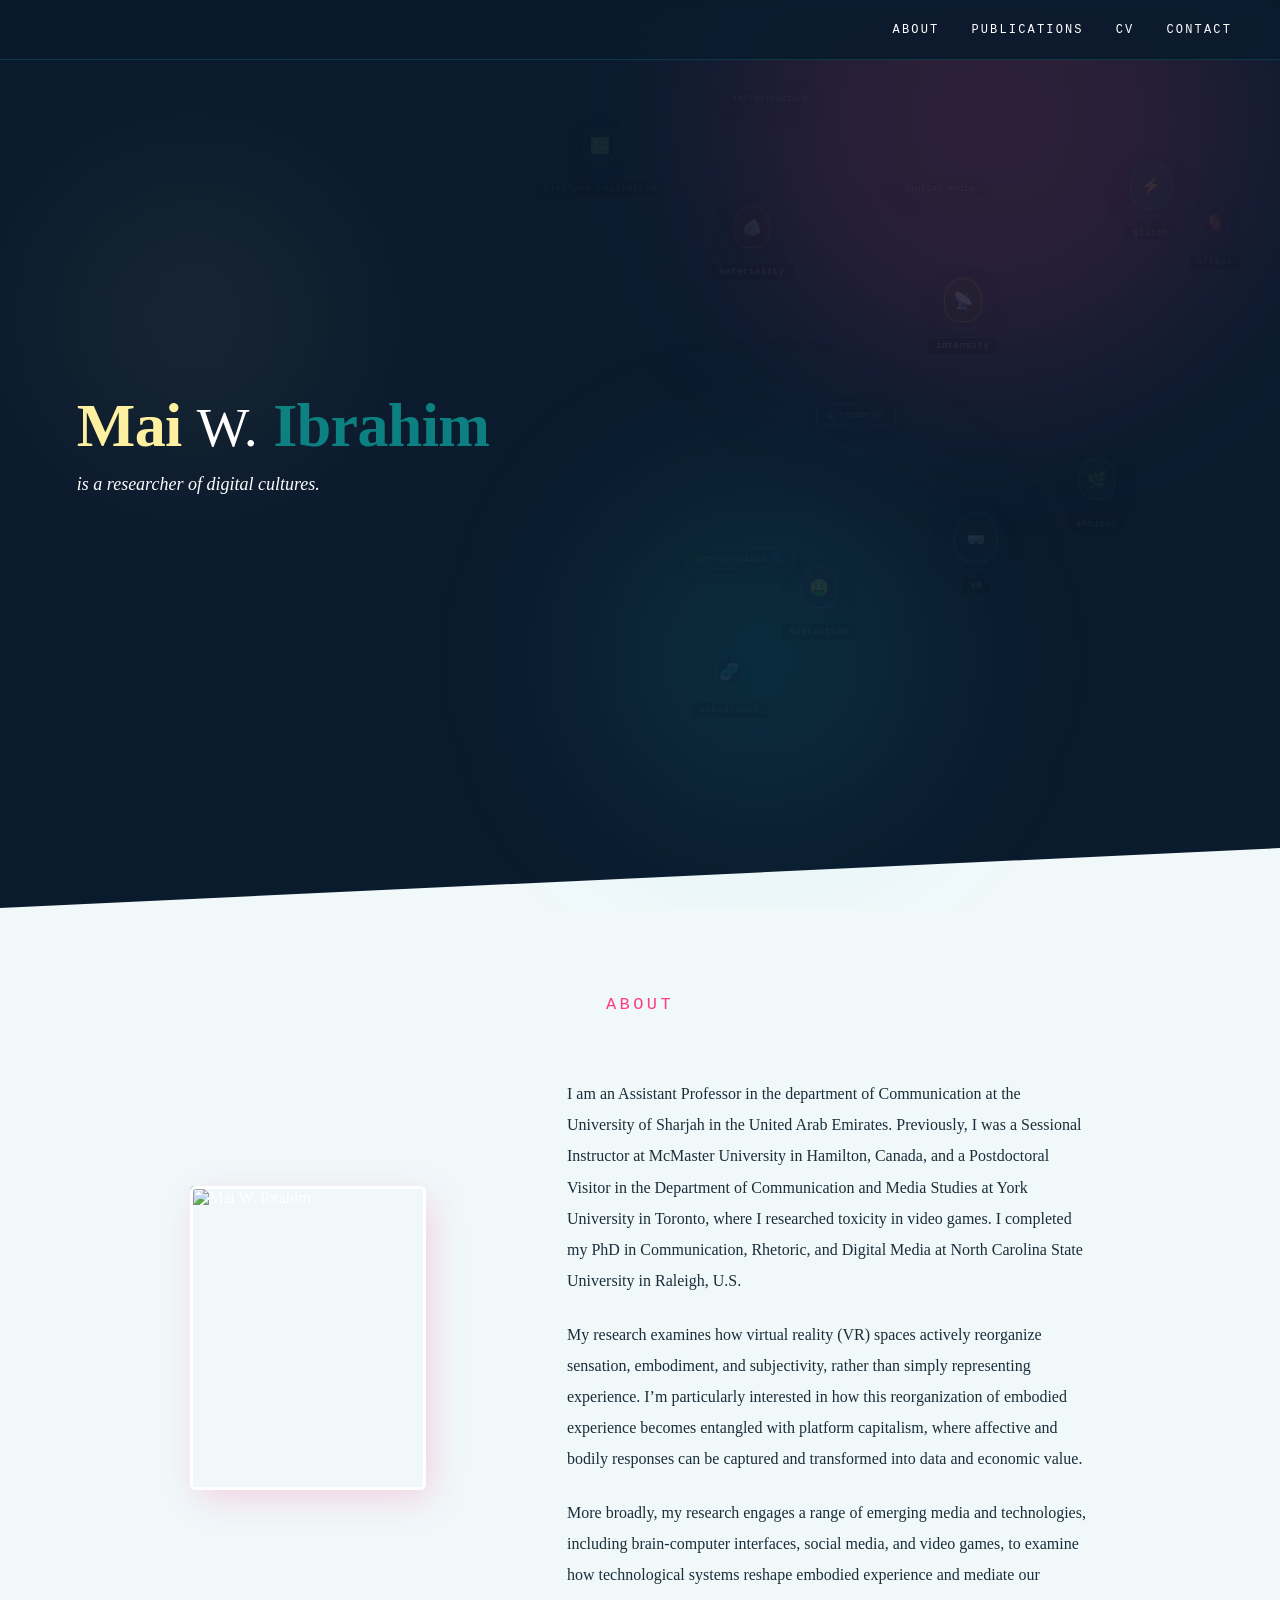
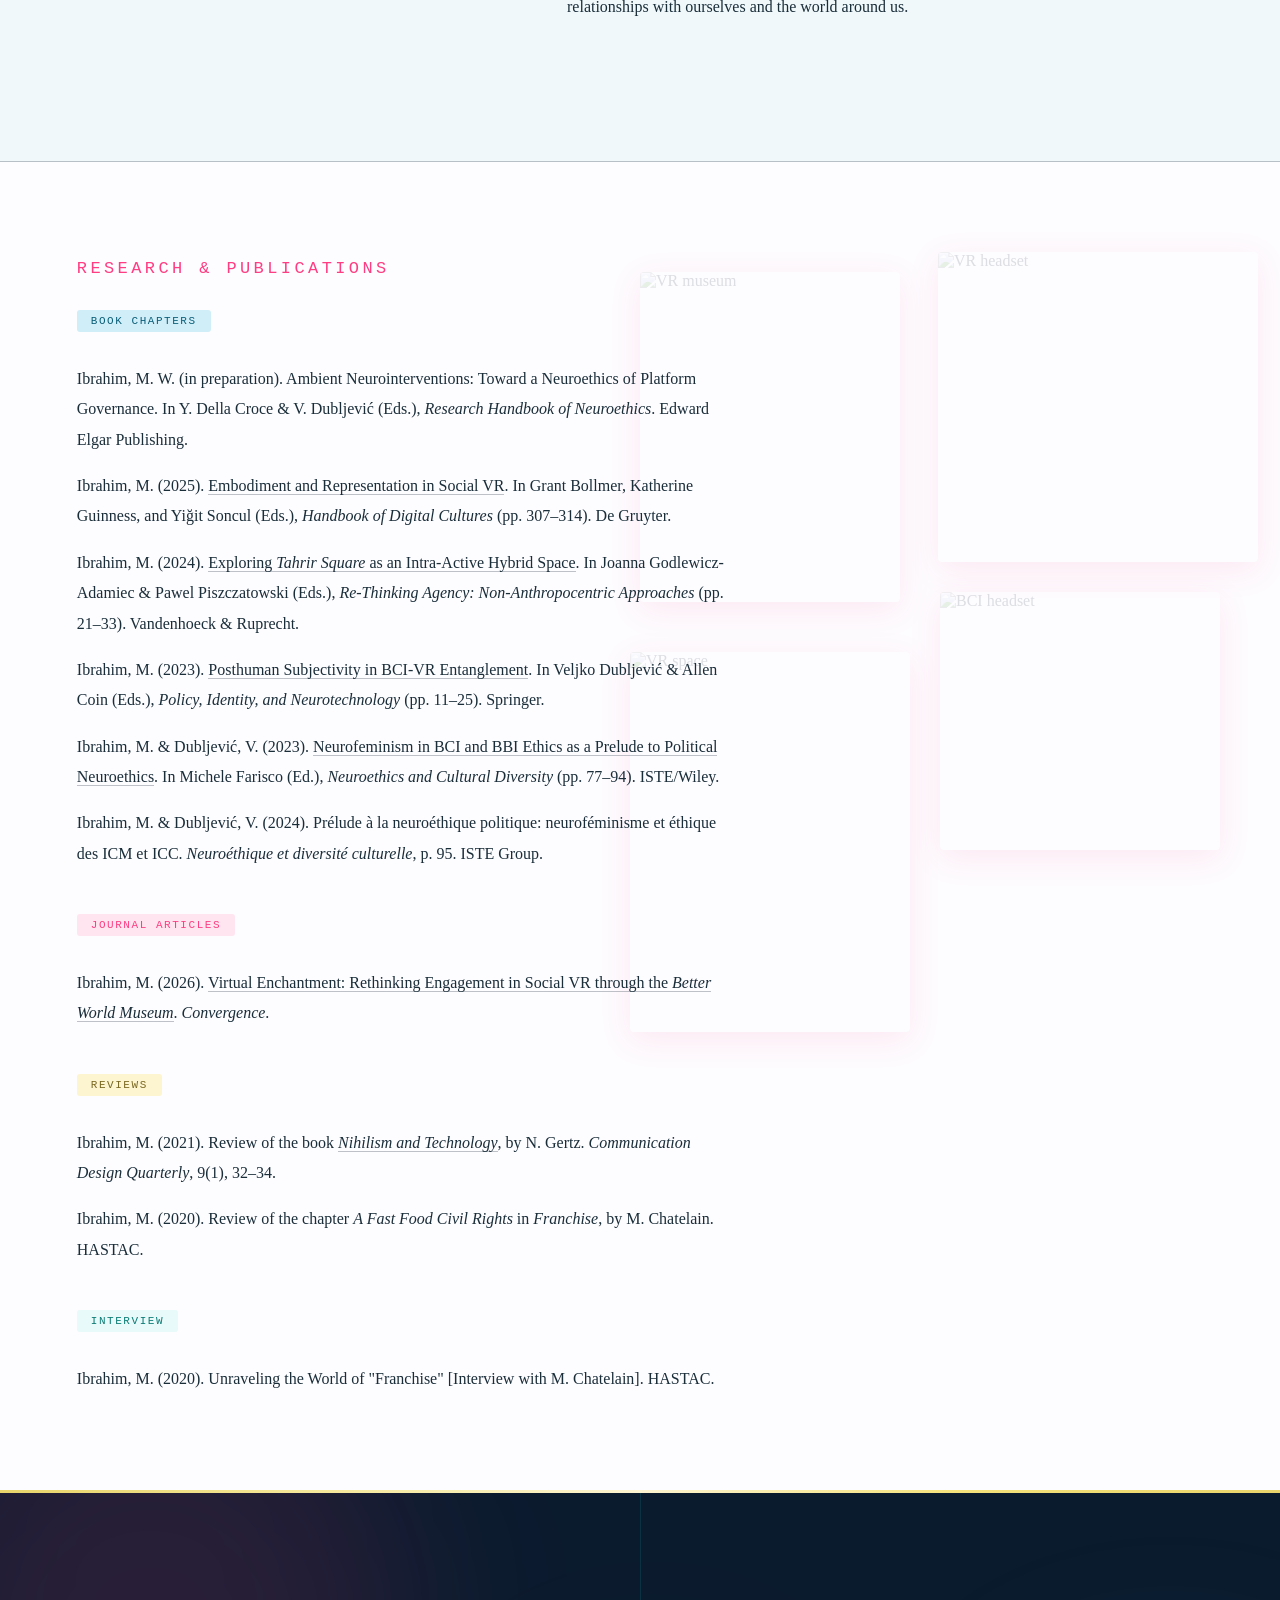
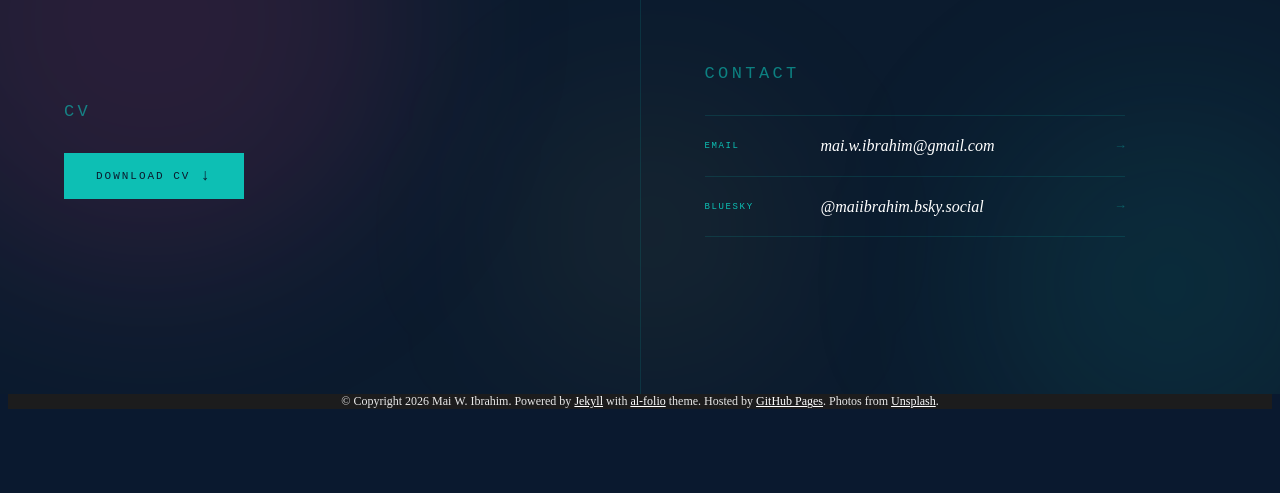
==== commit 10c88192: "Deploying to gh-pages from @ maiwibrahim/maiwibrahim.github.io@d01c5c4ad32e2cd1d73122bf5c0eea5c1ab33" ====
--- a/index.html
+++ b/index.html
@@ -1,6 +1,6 @@
 <!DOCTYPE html> <html lang="en"> <head> <meta http-equiv="Content-Type" content="text/html; charset=UTF-8"> <meta charset="utf-8"> <meta name="viewport" content="width=device-width, initial-scale=1, shrink-to-fit=no"> <meta http-equiv="X-UA-Compatible" content="IE=edge"> <title> Mai W. Ibrahim </title> <meta name="author" content="Mai W. Ibrahim"> <meta name="description" content="Academic Website"> <meta name="keywords" content="jekyll, jekyll-theme, academic-website, portfolio-website"> <meta http-equiv="Content-Security-Policy" content="default-src 'self'; script-src 'self' 'unsafe-inline' https:; style-src 'self' 'unsafe-inline' https:; img-src 'self' data: https:; font-src 'self' data: https:; media-src 'self' https:; frame-src 'self' https:; connect-src 'self' https:;"> <link rel="stylesheet" href="/assets/css/bootstrap.min.css?v=a4b3f509e79c54a512b890d73235ef04"> <link rel="stylesheet" href="https://cdn.jsdelivr.net/npm/mdbootstrap@4.20.0/css/mdb.min.css" integrity="sha256-jpjYvU3G3N6nrrBwXJoVEYI/0zw8htfFnhT9ljN3JJw=" crossorigin="anonymous"> <link defer rel="stylesheet" href="/assets/css/academicons.min.css?v=f0b7046b84e425c55f3463ac249818f5"> <link defer rel="stylesheet" href="/assets/css/scholar-icons.css?v=62b2ac103a88034e6882a5be5f3e2772"> <link defer rel="stylesheet" type="text/css" href="https://fonts.googleapis.com/css?family=Roboto:300,400,500,700|Roboto+Slab:100,300,400,500,700|Material+Icons&amp;display=swap"> <link defer rel="stylesheet" href="/assets/css/jekyll-pygments-themes-github.css?v=591dab5a4e56573bf4ef7fd332894c99" media="" id="highlight_theme_light"> <link rel="shortcut icon" href="data:image/svg+xml,&lt;svg%20xmlns=%22http://www.w3.org/2000/svg%22%20viewBox=%220%200%20100%20100%22&gt;&lt;text%20y=%22.9em%22%20font-size=%2290%22&gt;%E2%9A%9B%EF%B8%8F&lt;/text&gt;&lt;/svg&gt;"> <link rel="stylesheet" href="/assets/css/main.css?v=d41d8cd98f00b204e9800998ecf8427e"> <link rel="canonical" href="https://maiwibrahim.github.io/"> </head> <body class=" "> <header> <nav id="navbar" class="navbar navbar-light navbar-expand-sm sticky-top" role="navigation"> <div class="container"> <button class="navbar-toggler collapsed ml-auto" type="button" data-toggle="collapse" data-target="#navbarNav" aria-controls="navbarNav" aria-expanded="false" aria-label="Toggle navigation"> <span class="sr-only">Toggle navigation</span> <span class="icon-bar top-bar"></span> <span class="icon-bar middle-bar"></span> <span class="icon-bar bottom-bar"></span> </button> <div class="collapse navbar-collapse text-right" id="navbarNav"> <ul class="navbar-nav ml-auto flex-nowrap"> <li class="nav-item active"> <a class="nav-link" href="/"> <span class="sr-only">(current)</span> </a> </li> </ul> </div> </div> </nav> </header> <div class="container mt-5" role="main"> <div class="post"> <header class="post-header"> <h1 class="post-title" style="display:none;"></h1> <p class="desc"></p> </header> <article> <div class="clearfix"> <style>@import url('https://fonts.googleapis.com/css2?family=DM+Serif+Display:ital@0;1&family=Playfair+Display:wght@300;400&family=Space+Mono:wght@400;700&family=Lora:ital,wght@0,300;0,400;0,500;1,400&display=swap');:root{--hero-bg:#0b1b2e;--navy:#0f2540;--navy-soft:#1a3a5c;--teal:#0dbfb4;--teal-soft:#35d4ca;--teal-muted:#80e8e3;--pink:#ff3d82;--pink-soft:#ff6fa3;--pink-muted:#ffaac9;--yellow:#f5e27a;--yellow-soft:#f9edaa;--yellow-muted:#fdf4d0}body{overflow-x:hidden}.container,.container-fluid,.container-md,main,#main-content,.col,.col-md,.row,.wrapper,.post,.profile{max-width:100%!important;width:100%!important;padding:0!important;margin:0!important;float:none!important}.page{font-family:'Lora',Georgia,serif;width:100vw;position:relative;left:50%;margin-left:-50vw;overflow-x:hidden}.page *,.page *::before,.page *::after{box-sizing:border-box}.post{padding:0!important;margin:0!important}article{padding:0!important;margin:0!important}.post-header{display:none!important}.navbar,nav.navbar{display:none!important}.p-name,.sidebar-header,.profile-name{display:none!important}.scroll-bar{position:fixed;top:0;left:0;height:2px;width:0;background:linear-gradient(90deg,var(--yellow),var(--yellow-soft),var(--yellow-muted),var(--yellow-soft),var(--yellow));z-index:999999;transition:width .05s linear;pointer-events:none;box-shadow:0 0 6px rgba(245,226,122,.70)}.site-nav{position:fixed;top:0;left:0;right:0;z-index:99999;background:rgba(11,27,46,.92);backdrop-filter:blur(14px);display:flex;gap:2rem;align-items:center;justify-content:flex-end;height:60px;padding:0 3rem;border-bottom:.5px solid rgba(13,191,180,.18)}.site-nav a{font-family:'Space Mono',monospace;font-size:12px;color:#fff;text-decoration:none;letter-spacing:.18em;text-transform:uppercase;transition:color .2s}.site-nav a:hover{color:var(--teal-soft)}.hero{background:var(--hero-bg);min-height:100vh;width:100vw;display:flex;align-items:center;padding:60px 6vw 80px;position:relative;overflow:hidden}.hero-blob{position:absolute;border-radius:50%;filter:blur(90px);pointer-events:none;z-index:1}.hero-blob-a{width:500px;height:500px;background:rgba(255,61,130,.14);top:-140px;right:3%}.hero-blob-b{width:320px;height:320px;background:rgba(13,191,180,.12);bottom:10%;right:28%}.hero-blob-c{width:260px;height:260px;background:rgba(245,226,122,.07);top:20%;left:5%}.ui-dots{position:absolute;top:18px;right:20px;display:flex;gap:5px;z-index:10}.ui-dots span{width:6px;height:6px;border-radius:50%}.av{position:absolute;display:flex;flex-direction:column;align-items:center;gap:5px;z-index:5;opacity:0;transform:translateY(14px);transition:opacity .7s ease,transform .7s ease}.av.visible{opacity:.10;transform:translateY(0)}.av.ghost-av.visible{opacity:.08;transform:translateY(0)}.av-body{border-radius:50% 50% 40% 40%;display:flex;align-items:center;justify-content:center;font-size:16px}.av-shadow{border-radius:50%;height:5px}.av-label{font-family:'Space Mono',monospace;font-size:9px;letter-spacing:.06em;font-weight:400;background:rgba(0,0,0,.68);padding:3px 8px;border-radius:3px;white-space:nowrap;border:.5px solid rgba(255,255,255,.12);transition:color .25s,border-color .25s,background .25s}.av.visible:hover,.av.ghost-av.visible:hover{opacity:1!important;transform:translateY(-6px) scale(1.08);transition:opacity .25s ease,transform .25s ease;z-index:20;cursor:default}.av.visible:hover .av-body,.av.ghost-av.visible:hover .av-body{filter:drop-shadow(0 0 10px rgba(255,255,255,.22))}.av.visible:hover .av-label,.av.ghost-av.visible:hover .av-label{background:rgba(0,0,0,.88);border-color:rgba(255,255,255,.38);color:#fff!important;letter-spacing:.10em}.float-tag{position:absolute;z-index:6;opacity:0;transform:translateY(14px);transition:opacity .25s ease,transform .25s ease,background .25s,border-color .25s,color .25s,box-shadow .25s;font-family:'Space Mono',monospace;font-size:9px;font-weight:400;background:rgba(8,18,28,.78);border:.5px solid rgba(255,255,255,.22);color:rgba(255,255,255,.65);white-space:nowrap;border-radius:6px;padding:4px 10px;box-shadow:0 4px 18px rgba(0,0,0,.72);cursor:default}.float-tag.visible{opacity:.08;transform:translateY(0)}.float-tag.with-icon{display:inline-flex;align-items:center;gap:5px;padding:5px 12px 5px 9px}.float-tag.visible:hover{opacity:1!important;transform:translateY(-4px) scale(1.06);background:rgba(0,0,0,.92);border-color:rgba(255,255,255,.50);color:#fff;box-shadow:0 6px 24px rgba(0,0,0,.88),0 0 12px rgba(255,255,255,.08);z-index:20;letter-spacing:.12em}.hero-content{position:relative;z-index:10;display:flex;flex-direction:column;gap:14px;max-width:600px}.hero-name{font-family:'DM Serif Display',Georgia,serif;font-size:clamp(32px,5.4vw,62px);font-weight:400;line-height:.92;white-space:nowrap;letter-spacing:-.01em;margin:0;display:flex;align-items:baseline}.hero-name .first{color:#fdf0a0;font-weight:700}.hero-name .mid{color:#fff;font-family:'Playfair Display',Georgia,serif;font-weight:300;font-size:.90em;line-height:1;vertical-align:baseline;display:inline-block;padding:0 .05em}
 .hero-name .last{color:rgba(13,191,180,.62);font-weight:700}.hero-desc{font-size:clamp(14px,2vw,18px);color:#fff;font-style:italic;line-height:1.6;margin:0}.about-section{background:#f0f8fa;width:100vw;padding:130px max(2.5rem,6vw) 140px;clip-path:polygon(0 60px,100% 0,100% 100%,0 100%);margin-top:-60px;min-height:100vh;display:flex;flex-direction:column;justify-content:center;align-items:center;position:relative}.section-label{font-size:17px;letter-spacing:.2em;text-transform:uppercase;color:var(--pink);margin-bottom:2.5rem;font-style:normal;font-family:'Space Mono',monospace;text-align:center;width:100%}.about-inner{display:flex;gap:9rem;align-items:center;justify-content:center;flex-wrap:wrap;position:relative}.about-img-wrap{flex-shrink:0;transform:none;position:relative;align-self:center}.about-img{width:230px;height:298px;object-fit:cover;object-position:top;display:block;border-radius:3px;box-shadow:0 0 0 3px #fff,6px 10px 36px rgba(255,61,130,.22),-2px -2px 0 1px rgba(13,191,180,.35)}.text-col{display:flex;flex-direction:column;gap:1.4rem;max-width:520px;transform:none;min-width:280px;padding-top:24px}.about-text{font-size:16px;line-height:1.95;color:#1a2e3a;margin:0}@keyframes floatA{0%,100%{transform:translateY(0) rotate(-3deg)}50%{transform:translateY(-18px) rotate(-3deg)}}@keyframes floatB{0%,100%{transform:translateY(0) rotate(2deg)}50%{transform:translateY(-14px) rotate(2deg)}}@keyframes floatC{0%,100%{transform:translateY(0) rotate(-1.5deg)}50%{transform:translateY(-20px) rotate(-1.5deg)}}@keyframes floatD{0%,100%{transform:translateY(0) rotate(4deg)}50%{transform:translateY(-12px) rotate(4deg)}}.pubs-section{background:#fdfcff;min-height:100vh;width:100vw;color:#1a2e3a;margin-top:0;clip-path:polygon(0 0,100% 0,100% 100%,0 100%);padding:80px max(2.5rem,6vw) 6rem;position:relative;overflow:hidden}.pubs-section *{color:#1a2e3a}.pubs-section a{color:#1a2e3a!important;border-bottom:.5px solid rgba(26,46,58,.28);text-decoration:none}.pubs-section a:hover{color:var(--pink)!important;border-bottom-color:var(--pink)}.pubs-section .section-label{color:var(--pink);margin-bottom:2rem;text-align:left;font-size:17px}.pub-img-float{position:absolute;z-index:2;overflow:hidden;border-radius:4px;box-shadow:0 8px 32px rgba(255,61,130,.1);cursor:pointer}.pub-img-float img{width:100%;height:100%;object-fit:cover;display:block;opacity:.14;filter:grayscale(10%);transition:opacity .45s ease,transform .45s ease}.pub-img-float:hover img{opacity:.88;transform:scale(1.04)}.pub-img-a{width:320px;height:310px;top:90px;right:22px;animation:floatA 8s ease-in-out infinite}.pub-img-a img{object-fit:cover;object-position:top center}.pub-img-c{width:280px;height:380px;top:490px;right:370px;animation:floatC 9s ease-in-out infinite;background:transparent}.pub-img-c img{object-fit:cover;object-position:center;background:transparent}.pub-img-d{width:280px;height:258px;top:430px;right:60px;animation:floatD 7s ease-in-out infinite}.pub-img-b{width:260px;height:330px;top:110px;right:380px;animation:floatB 10s ease-in-out infinite}.pub-content{position:relative;z-index:10;max-width:660px}.pub-type-block{margin-bottom:2.8rem}.pub-type-block:last-child{margin-bottom:0}.pub-type-label{font-size:11px;font-weight:500;letter-spacing:.14em;text-transform:uppercase;margin-bottom:1rem;padding:5px 14px;display:inline-block;border-radius:3px;font-family:'Space Mono',monospace}.type-chapters .pub-type-label{background:#d0eef8;color:#0a5e78}.type-articles .pub-type-label{background:#ffe5ef;color:var(--pink)}.type-reviews .pub-type-label{background:#fdf4d0;color:#7a6820}.type-interview .pub-type-label{background:#e8faf9;color:#0a7a74}.pub-entry{font-size:16px;line-height:1.9;color:#1a2e3a;margin-bottom:.9rem;font-family:'Lora',serif}.pub-entry:last-child{margin-bottom:0}.pub-entry em{font-style:italic}.pub-entry a{color:inherit;text-decoration:none;border-bottom:.5px solid rgba(26,46,58,.28)}.pub-entry a:hover{border-bottom-color:var(--pink);color:var(--pink)!important}.cv-contact-section{background:#0b1b2e;min-height:56vh;width:100vw;display:grid;grid-template-columns:1fr 1px 1fr;position:relative;overflow:hidden}.cv-blob{position:absolute;border-radius:50%;filter:blur(90px);pointer-events:none;z-index:0}.cv-blob-a{width:500px;height:500px;background:rgba(255,61,130,.12);top:-120px;left:-100px}.cv-blob-b{width:380px;height:380px;background:rgba(13,191,180,.1);bottom:-80px;right:-80px}.cv-blob-c{width:280px;height:280px;background:rgba(245,226,122,.05);top:40%;left:40%}.cv-top-stripe{position:absolute;top:0;left:0;right:0;height:3px;background:linear-gradient(90deg,#e8d46a,#f5e89a,#fdf4d0,#f5e27a,#e8d46a);z-index:10}.cv-divider{background:rgba(13,191,180,.14);align-self:stretch;position:relative;z-index:2}.cv-panel{display:flex;flex-direction:column;justify-content:center;align-items:flex-start;padding:3.5rem max(2rem,5vw);position:relative;z-index:2}.cv-panel .section-label{color:rgba(13,191,180,.62);text-align:left;margin-bottom:2rem;font-size:17px}
-.cv-download{font-family:'Space Mono',monospace;font-size:11px;letter-spacing:.18em;text-transform:uppercase;color:#0b1b2e;background:var(--teal);text-decoration:none;padding:14px 32px;display:inline-flex;align-items:center;gap:10px;transition:background .2s;width:fit-content}.cv-download:hover{background:var(--teal-soft);color:#0b1b2e}.cv-download::after{content:'↓';font-size:16px}.contact-panel{display:flex;flex-direction:column;justify-content:center;align-items:flex-start;padding:3.5rem max(2rem,5vw);position:relative;z-index:2}.contact-panel .section-label{color:rgba(13,191,180,.62);text-align:left;margin-bottom:2rem;font-size:17px}.contact-grid{display:flex;flex-direction:column;gap:0;max-width:420px;width:100%}.contact-row{display:flex;align-items:center;justify-content:space-between;padding:1.3rem 0;border-bottom:.5px solid rgba(13,191,180,.15);text-decoration:none;transition:padding-left .25s,color .2s}.contact-row:first-child{border-top:.5px solid rgba(13,191,180,.15)}.contact-row:hover{padding-left:.65rem}.contact-label{font-family:'Space Mono',monospace;font-size:9px;letter-spacing:.18em;text-transform:uppercase;color:var(--teal);min-width:100px}.contact-value{font-family:'Lora',serif;font-size:16px;font-style:italic;color:#fff;flex:1;padding:0 1rem}.contact-arrow{font-family:'Space Mono',monospace;font-size:13px;color:rgba(13,191,180,.36);transition:transform .2s,color .2s}.contact-row:hover .contact-arrow{transform:translateX(5px);color:var(--teal-soft)}.contact-row:hover .contact-value{color:var(--teal-muted)}@media(max-width:640px){.site-nav{justify-content:flex-start;padding:0 1.5rem;gap:1.25rem;height:56px}.site-nav a{font-size:10px}.hero{padding:56px 1.5rem 60px;align-items:center;min-height:100svh}.hero-name{white-space:normal}.hero-content{max-width:55%}.av,.float-tag{display:flex}.float-tag{display:inline-flex}.av .av-body{font-size:13px}.av .av-label{font-size:7px}.about-section{clip-path:polygon(0 30px,100% 0,100% 100%,0 100%);padding:80px 1.5rem 80px;margin-top:-30px}.about-inner{flex-direction:column;align-items:center;gap:2.5rem}.about-img-wrap{transform:none}.about-img{width:190px;height:246px}.text-col{transform:none;max-width:100%;min-width:unset}.about-text{font-size:15px}.section-label{font-size:15px}.pubs-section{padding-top:60px}.pub-entry{font-size:15px}.pub-img-float{display:none}.cv-contact-section{grid-template-columns:1fr;min-height:auto}.cv-divider{display:none}.cv-panel{padding:3rem 1.5rem 2rem}.contact-panel{padding:1.5rem 1.5rem 3rem}.contact-value{font-size:14px}}@media(max-width:900px) and (min-width:641px){.pub-img-a{width:200px;height:194px;right:14px;top:100px}.pub-img-d{width:175px;height:161px;top:330px;right:38px}.pub-img-b{width:162px;height:206px;top:100px;right:238px}.pub-img-c{width:175px;height:237px;top:350px;right:231px}}</style> <div class="page"> <div class="scroll-bar" id="scrollBar"></div> <nav class="site-nav"> <a href="#about">About</a> <a href="#publications">Publications</a> <a href="#cv">CV</a> <a href="#contact">Contact</a> </nav> <div class="hero" id="hero"> <div class="hero-blob hero-blob-a"></div> <div class="hero-blob hero-blob-b"></div> <div class="hero-blob hero-blob-c"></div> <div class="ui-dots"> <span style="background:var(--teal);"></span> <span style="background:var(--pink);"></span> <span style="background:var(--yellow);"></span> </div> <div class="av ghost-av" id="av1" style="top:17%;right:8%;"> <div class="av-body" style="width:42px;height:48px;background:rgba(8,52,58,.80);border:1px solid rgba(13,191,180,.55);box-shadow:0 0 0 3px rgba(13,191,180,.08),0 8px 32px rgba(0,0,0,.88);">⚡</div> <div class="av-shadow" style="width:28px;background:rgba(13,191,180,.16);"></div> <div class="av-label" style="color:rgba(128,232,227,.80);">glitch</div> </div> <div class="av" id="av2" style="top:30%;right:22%;"> <div class="av-body" style="width:38px;height:44px;background:rgba(52,48,8,.80);border:1px solid rgba(245,226,122,.55);box-shadow:0 0 0 3px rgba(245,226,122,.08),0 8px 32px rgba(0,0,0,.88);">📡</div> <div class="av-shadow" style="width:26px;background:rgba(245,226,122,.14);"></div> <div class="av-label" style="color:rgba(249,237,170,.80);">intensity</div> </div> <div class="float-tag" id="tag1" style="top:19%;right:23%;">digital media</div> <div class="av" id="av3" style="top:22%;right:38%;"> <div class="av-body" style="width:36px;height:42px;background:rgba(52,8,24,.80);border:1px solid rgba(255,61,130,.55);box-shadow:0 0 0 3px rgba(255,61,130,.08),0 8px 32px rgba(0,0,0,.88);">🪨</div> <div class="av-shadow" style="width:24px;background:rgba(255,61,130,.14);"></div> <div class="av-label" style="color:rgba(255,170,201,.80);">materiality</div> </div> <div class="float-tag with-icon" id="tag2" style="top:44%;right:30%;"> <svg width="9" height="9" viewbox="0 0 12 12" fill="none" xmlns="http://www.w3.org/2000/svg" style="flex-shrink:0;"> <circle cx="5" cy="5" r="3.4" stroke="rgba(255,255,255,0.60)" stroke-width="1.3"></circle> <line x1="7.4" y1="7.4" x2="11" y2="11" stroke="rgba(255,255,255,0.60)" stroke-width="1.4" stroke-linecap="round"></line> </svg> researching </div> <div class="av ghost-av" id="av4" style="top:50%;right:12%;"> <div class="av-body" style="width:36px;height:42px;background:rgba(6,44,38,.80);border:1px solid rgba(0,210,170,.55);box-shadow:0 0 0 3px rgba(0,210,170,.08),0 8px 32px rgba(0,0,0,.88);">🌿</div> <div class="av-shadow" style="width:24px;background:rgba(0,210,170,.14);"></div> <div class="av-label" style="color:rgba(128,232,227,.80);">ambient</div> </div> <div class="av" id="av5" style="top:62%;right:33%;"> <div class="av-body" style="width:36px;height:42px;background:rgba(30,8,52,.80);border:1px solid rgba(160,90,230,.55);box-shadow:0 0 0 3px rgba(160,90,230,.08),0 8px 32px rgba(0,0,0,.88);">🤑</div> <div class="av-shadow" style="width:24px;background:rgba(160,80,230,.14);"></div> <div class="av-label" style="color:rgba(200,160,240,.80);">extraction</div> </div> <div class="av ghost-av" id="gv2" style="top:22%;right:3%;"> <div class="av-body" style="width:28px;height:32px;background:rgba(40,10,30,.92);border:1px solid rgba(255,61,130,.28);box-shadow:0 6px 24px rgba(0,0,0,.78);">🫀</div> <div class="av-shadow" style="width:18px;background:rgba(255,61,130,.08);"></div> <div class="av-label" style="color:rgba(255,170,201,.55);">affect</div> </div> <div class="av ghost-av" id="gv3" style="top:13%;right:48%;"> <div class="av-body" style="width:34px;height:40px;background:rgba(8,40,50,.92);border:1px solid rgba(13,191,180,.26);box-shadow:0 6px 24px rgba(0,0,0,.78);">💹</div> <div class="av-shadow" style="width:22px;background:rgba(13,191,180,.08);"></div> <div class="av-label" style="color:rgba(128,232,227,.52);">platform capitalism</div> </div> <div class="av" id="gv4" style="top:56%;right:22%;"> <div class="av-body" style="width:44px;height:50px;background:rgba(10,28,46,.80);border:1px solid rgba(13,191,180,.50);box-shadow:0 0 0 3px rgba(13,191,180,.08),0 8px 32px rgba(0,0,0,.88);">🥽</div> <div class="av-shadow" style="width:28px;background:rgba(13,191,180,.14);"></div> <div class="av-label" style="color:rgba(128,232,227,.80);">VR</div> </div> <div class="av ghost-av" id="gv5" style="top:72%;right:40%;"> <div class="av-body" style="width:26px;height:30px;background:rgba(20,8,40,.92);border:1px solid rgba(160,90,230,.26);box-shadow:0 6px 20px rgba(0,0,0,.78);">🧬</div> <div class="av-shadow" style="width:16px;background:rgba(160,80,230,.08);"></div> <div class="av-label" style="color:rgba(200,160,240,.52);">embodiment</div> </div> <div class="float-tag" id="gtag1" style="top:9%;right:36%;opacity:0;">infrastructure</div> <div class="float-tag" id="gtag2" style="top:60%;right:38%;opacity:0;">pre-conscious 🌀</div> <div class="hero-content"> <h1 class="hero-name"> <span class="first">Mai</span><span class="mid"> W. </span><span class="last">Ibrahim</span> </h1> <p class="hero-desc">is a researcher of digital cultures.</p> </div> </div> <div class="about-section" id="about"> <p class="section-label">About</p> <div class="about-inner"> <div class="about-img-wrap"> <img class="about-img" src="/assets/img/prof_pic.jpg" alt="Mai W. Ibrahim"> </div> <div class="text-col"> <p class="about-text">I am an Assistant Professor in the department of Communication at the University of Sharjah in the United Arab Emirates. Previously, I was a Sessional Instructor at McMaster University in Hamilton, Canada, and a Postdoctoral Visitor in the Department of Communication and Media Studies at York University in Toronto, where I researched toxicity in video games. I completed my PhD in Communication, Rhetoric, and Digital Media at North Carolina State University in Raleigh, U.S.</p> <p class="about-text">My research examines how virtual reality (VR) spaces actively reorganize sensation, embodiment, and subjectivity, rather than simply representing experience. I’m particularly interested in how this reorganization of embodied experience becomes entangled with platform capitalism, where affective and bodily responses can be captured and transformed into data and economic value.</p> <p class="about-text">More broadly, my research engages a range of emerging media and technologies, including brain-computer interfaces, social media, and video games, to examine how technological systems reshape embodied experience and mediate our relationships with ourselves and the world around us.</p> </div> </div> </div> <div class="pubs-section" id="publications"> <div class="pub-img-float pub-img-a"><img src="/assets/img/vr-headset.jpg" alt="VR headset"></div> <div class="pub-img-float pub-img-b"><img src="/assets/img/vr-museum.jpg" alt="VR museum"></div> <div class="pub-img-float pub-img-c"><img src="/assets/img/vr-space.jpg" alt="VR space"></div> <div class="pub-img-float pub-img-d"><img src="/assets/img/bci-headset.jpg" alt="BCI headset"></div> <div class="pub-content"> <p class="section-label">Research &amp; Publications</p> <div class="pub-type-block type-chapters"> <span class="pub-type-label">Book Chapters</span> <p class="pub-entry">Ibrahim, M. W. (in preparation). Ambient Neurointerventions: Toward a Neuroethics of Platform Governance. In Y. Della Croce &amp; V. Dubljević (Eds.), <em>Research Handbook of Neuroethics</em>. Edward Elgar Publishing.</p> <p class="pub-entry">Ibrahim, M. (2025). <a href="/assets/pdf/embodiment-social-vr.pdf" target="_blank">Embodiment and Representation in Social VR</a>. In Grant Bollmer, Katherine Guinness, and Yiğit Soncul (Eds.), <em>Handbook of Digital Cultures</em> (pp. 307–314). De Gruyter.</p> <p class="pub-entry">Ibrahim, M. (2024). <a href="/assets/pdf/tahrir-square.pdf" target="_blank">Exploring <em>Tahrir Square</em> as an Intra-Active Hybrid Space</a>. In Joanna Godlewicz-Adamiec &amp; Pawel Piszczatowski (Eds.), <em>Re-Thinking Agency: Non-Anthropocentric Approaches</em> (pp. 21–33). Vandenhoeck &amp; Ruprecht.</p> <p class="pub-entry">Ibrahim, M. (2023). <a href="/assets/pdf/posthuman-bci-vr.pdf" target="_blank">Posthuman Subjectivity in BCI-VR Entanglement</a>. In Veljko Dubljević &amp; Allen Coin (Eds.), <em>Policy, Identity, and Neurotechnology</em> (pp. 11–25). Springer.</p> <p class="pub-entry">Ibrahim, M. &amp; Dubljević, V. (2023). <a href="/assets/pdf/neurofeminism-bci.pdf" target="_blank">Neurofeminism in BCI and BBI Ethics as a Prelude to Political Neuroethics</a>. In Michele Farisco (Ed.), <em>Neuroethics and Cultural Diversity</em> (pp. 77–94). ISTE/Wiley.</p> <p class="pub-entry">Ibrahim, M. &amp; Dubljević, V. (2024). Prélude à la neuroéthique politique: neuroféminisme et éthique des ICM et ICC. <em>Neuroéthique et diversité culturelle</em>, p. 95. ISTE Group.</p> </div> <div class="pub-type-block type-articles"> <span class="pub-type-label">Journal Articles</span> <p class="pub-entry">Ibrahim, M. (2026). <a href="https://journals.sagepub.com/doi/10.1177/13548565261460295?int.sj-abstract.similar-articles.6" target="_blank" rel="external nofollow noopener">Virtual Enchantment: Rethinking Engagement in Social VR through the <em>Better World Museum</em></a>. <em>Convergence</em>.</p> </div> <div class="pub-type-block type-reviews"> <span class="pub-type-label">Reviews</span> <p class="pub-entry">Ibrahim, M. (2021). Review of the book <a href="/assets/pdf/nihilism-review.pdf" target="_blank"><em>Nihilism and Technology</em></a>, by N. Gertz. <em>Communication Design Quarterly</em>, 9(1), 32–34.</p> <p class="pub-entry">Ibrahim, M. (2020). Review of the chapter <em>A Fast Food Civil Rights</em> in <em>Franchise</em>, by M. Chatelain. HASTAC.</p> </div> <div class="pub-type-block type-interview"> <span class="pub-type-label">Interview</span> <p class="pub-entry">Ibrahim, M. (2020). Unraveling the World of "Franchise" [Interview with M. Chatelain]. HASTAC.</p> </div> </div> </div> <div class="cv-contact-section" id="cv"> <div class="cv-top-stripe"></div> <div class="cv-blob cv-blob-a"></div> <div class="cv-blob cv-blob-b"></div> <div class="cv-blob cv-blob-c"></div> <div class="cv-panel"> <p class="section-label">CV</p> <a class="cv-download" href="/assets/pdf/cv.pdf" target="_blank">Download CV</a> </div> <div class="cv-divider"></div> <div class="contact-panel" id="contact"> <p class="section-label">Contact</p> <div class="contact-grid"> <a class="contact-row" href="mailto:mai.w.ibrahim@gmail.com"> <span class="contact-label">Email</span> <span class="contact-value">mai.w.ibrahim@gmail.com</span> <span class="contact-arrow">→</span> </a> <a class="contact-row" href="https://bsky.app/profile/maiibrahim.bsky.social" target="_blank" rel="external nofollow noopener"> <span class="contact-label">Bluesky</span> <span class="contact-value">@maiibrahim.bsky.social</span> <span class="contact-arrow">→</span> </a> </div> </div> </div> </div> <script>
+.cv-download{font-family:'Space Mono',monospace;font-size:11px;letter-spacing:.18em;text-transform:uppercase;color:#0b1b2e;background:var(--teal);text-decoration:none;padding:14px 32px;display:inline-flex;align-items:center;gap:10px;transition:background .2s;width:fit-content}.cv-download:hover{background:var(--teal-soft);color:#0b1b2e}.cv-download::after{content:'↓';font-size:16px}.contact-panel{display:flex;flex-direction:column;justify-content:center;align-items:flex-start;padding:3.5rem max(2rem,5vw);position:relative;z-index:2}.contact-panel .section-label{color:rgba(13,191,180,.62);text-align:left;margin-bottom:2rem;font-size:17px}.contact-grid{display:flex;flex-direction:column;gap:0;max-width:420px;width:100%}.contact-row{display:flex;align-items:center;justify-content:space-between;padding:1.3rem 0;border-bottom:.5px solid rgba(13,191,180,.15);text-decoration:none;transition:padding-left .25s,color .2s}.contact-row:first-child{border-top:.5px solid rgba(13,191,180,.15)}.contact-row:hover{padding-left:.65rem}.contact-label{font-family:'Space Mono',monospace;font-size:9px;letter-spacing:.18em;text-transform:uppercase;color:var(--teal);min-width:100px}.contact-value{font-family:'Lora',serif;font-size:16px;font-style:italic;color:#fff;flex:1;padding:0 1rem}.contact-arrow{font-family:'Space Mono',monospace;font-size:13px;color:rgba(13,191,180,.36);transition:transform .2s,color .2s}.contact-row:hover .contact-arrow{transform:translateX(5px);color:var(--teal-soft)}.contact-row:hover .contact-value{color:var(--teal-muted)}@media(max-width:640px){.site-nav{justify-content:flex-start;padding:0 1.5rem;gap:1.25rem;height:56px}.site-nav a{font-size:10px}.hero{padding:56px 1.5rem 60px;align-items:center;min-height:100svh}.hero-name{white-space:normal}.hero-content{max-width:55%}.av,.float-tag{display:flex}.float-tag{display:inline-flex}.av .av-body{font-size:13px}.av .av-label{font-size:7px}.about-section{clip-path:polygon(0 30px,100% 0,100% 100%,0 100%);padding:80px 1.5rem 80px;margin-top:-30px}.about-inner{flex-direction:column;align-items:center;gap:2.5rem}.about-img-wrap{transform:none}.about-img{width:190px;height:246px}.text-col{transform:none;max-width:100%;min-width:unset}.about-text{font-size:15px}.section-label{font-size:15px}.pubs-section{padding-top:60px}.pub-entry{font-size:15px}.pub-img-float{display:none}.cv-contact-section{grid-template-columns:1fr;min-height:auto}.cv-divider{display:none}.cv-panel{padding:3rem 1.5rem 2rem}.contact-panel{padding:1.5rem 1.5rem 3rem}.contact-value{font-size:14px}}@media(max-width:900px) and (min-width:641px){.pub-img-a{width:200px;height:194px;right:14px;top:100px}.pub-img-d{width:175px;height:161px;top:330px;right:38px}.pub-img-b{width:162px;height:206px;top:100px;right:238px}.pub-img-c{width:175px;height:237px;top:350px;right:231px}}</style> <div class="page"> <div class="scroll-bar" id="scrollBar"></div> <nav class="site-nav"> <a href="#about">About</a> <a href="#publications">Publications</a> <a href="#cv">CV</a> <a href="#contact">Contact</a> </nav> <div class="hero" id="hero"> <div class="hero-blob hero-blob-a"></div> <div class="hero-blob hero-blob-b"></div> <div class="hero-blob hero-blob-c"></div> <div class="ui-dots"> <span style="background:var(--teal);"></span> <span style="background:var(--pink);"></span> <span style="background:var(--yellow);"></span> </div> <div class="av ghost-av" id="av1" style="top:17%;right:8%;"> <div class="av-body" style="width:42px;height:48px;background:rgba(8,52,58,.80);border:1px solid rgba(13,191,180,.55);box-shadow:0 0 0 3px rgba(13,191,180,.08),0 8px 32px rgba(0,0,0,.88);">⚡</div> <div class="av-shadow" style="width:28px;background:rgba(13,191,180,.16);"></div> <div class="av-label" style="color:rgba(128,232,227,.80);">glitch</div> </div> <div class="av" id="av2" style="top:30%;right:22%;"> <div class="av-body" style="width:38px;height:44px;background:rgba(52,48,8,.80);border:1px solid rgba(245,226,122,.55);box-shadow:0 0 0 3px rgba(245,226,122,.08),0 8px 32px rgba(0,0,0,.88);">📡</div> <div class="av-shadow" style="width:26px;background:rgba(245,226,122,.14);"></div> <div class="av-label" style="color:rgba(249,237,170,.80);">intensity</div> </div> <div class="float-tag" id="tag1" style="top:19%;right:23%;">digital media</div> <div class="av" id="av3" style="top:22%;right:38%;"> <div class="av-body" style="width:36px;height:42px;background:rgba(52,8,24,.80);border:1px solid rgba(255,61,130,.55);box-shadow:0 0 0 3px rgba(255,61,130,.08),0 8px 32px rgba(0,0,0,.88);">🪨</div> <div class="av-shadow" style="width:24px;background:rgba(255,61,130,.14);"></div> <div class="av-label" style="color:rgba(255,170,201,.80);">materiality</div> </div> <div class="float-tag with-icon" id="tag2" style="top:44%;right:30%;"> <svg width="9" height="9" viewbox="0 0 12 12" fill="none" xmlns="http://www.w3.org/2000/svg" style="flex-shrink:0;"> <circle cx="5" cy="5" r="3.4" stroke="rgba(255,255,255,0.60)" stroke-width="1.3"></circle> <line x1="7.4" y1="7.4" x2="11" y2="11" stroke="rgba(255,255,255,0.60)" stroke-width="1.4" stroke-linecap="round"></line> </svg> research </div> <div class="av ghost-av" id="av4" style="top:50%;right:12%;"> <div class="av-body" style="width:36px;height:42px;background:rgba(6,44,38,.80);border:1px solid rgba(0,210,170,.55);box-shadow:0 0 0 3px rgba(0,210,170,.08),0 8px 32px rgba(0,0,0,.88);">🌿</div> <div class="av-shadow" style="width:24px;background:rgba(0,210,170,.14);"></div> <div class="av-label" style="color:rgba(128,232,227,.80);">ambient</div> </div> <div class="av" id="av5" style="top:62%;right:33%;"> <div class="av-body" style="width:36px;height:42px;background:rgba(30,8,52,.80);border:1px solid rgba(160,90,230,.55);box-shadow:0 0 0 3px rgba(160,90,230,.08),0 8px 32px rgba(0,0,0,.88);">🤑</div> <div class="av-shadow" style="width:24px;background:rgba(160,80,230,.14);"></div> <div class="av-label" style="color:rgba(200,160,240,.80);">extraction</div> </div> <div class="av ghost-av" id="gv2" style="top:22%;right:3%;"> <div class="av-body" style="width:28px;height:32px;background:rgba(40,10,30,.92);border:1px solid rgba(255,61,130,.28);box-shadow:0 6px 24px rgba(0,0,0,.78);">🫀</div> <div class="av-shadow" style="width:18px;background:rgba(255,61,130,.08);"></div> <div class="av-label" style="color:rgba(255,170,201,.55);">affect</div> </div> <div class="av ghost-av" id="gv3" style="top:13%;right:48%;"> <div class="av-body" style="width:34px;height:40px;background:rgba(8,40,50,.92);border:1px solid rgba(13,191,180,.26);box-shadow:0 6px 24px rgba(0,0,0,.78);">💹</div> <div class="av-shadow" style="width:22px;background:rgba(13,191,180,.08);"></div> <div class="av-label" style="color:rgba(128,232,227,.52);">platform capitalism</div> </div> <div class="av" id="gv4" style="top:56%;right:22%;"> <div class="av-body" style="width:44px;height:50px;background:rgba(10,28,46,.80);border:1px solid rgba(13,191,180,.50);box-shadow:0 0 0 3px rgba(13,191,180,.08),0 8px 32px rgba(0,0,0,.88);">🥽</div> <div class="av-shadow" style="width:28px;background:rgba(13,191,180,.14);"></div> <div class="av-label" style="color:rgba(128,232,227,.80);">VR</div> </div> <div class="av ghost-av" id="gv5" style="top:72%;right:40%;"> <div class="av-body" style="width:26px;height:30px;background:rgba(20,8,40,.92);border:1px solid rgba(160,90,230,.26);box-shadow:0 6px 20px rgba(0,0,0,.78);">🧬</div> <div class="av-shadow" style="width:16px;background:rgba(160,80,230,.08);"></div> <div class="av-label" style="color:rgba(200,160,240,.52);">embodiment</div> </div> <div class="float-tag" id="gtag1" style="top:9%;right:36%;opacity:0;">infrastructure</div> <div class="float-tag" id="gtag2" style="top:60%;right:38%;opacity:0;">pre-conscious 🌀</div> <div class="hero-content"> <h1 class="hero-name"> <span class="first">Mai</span><span class="mid"> W. </span><span class="last">Ibrahim</span> </h1> <p class="hero-desc">is a researcher of digital cultures.</p> </div> </div> <div class="about-section" id="about"> <p class="section-label">About</p> <div class="about-inner"> <div class="about-img-wrap"> <img class="about-img" src="/assets/img/prof_pic.jpg" alt="Mai W. Ibrahim"> </div> <div class="text-col"> <p class="about-text">I am an Assistant Professor in the department of Communication at the University of Sharjah in the United Arab Emirates. Previously, I was a Sessional Instructor at McMaster University in Hamilton, Canada, and a Postdoctoral Visitor in the Department of Communication and Media Studies at York University in Toronto, where I researched toxicity in video games. I completed my PhD in Communication, Rhetoric, and Digital Media at North Carolina State University in Raleigh, U.S.</p> <p class="about-text">My research examines how virtual reality (VR) spaces actively reorganize sensation, embodiment, and subjectivity, rather than simply representing experience. I’m particularly interested in how this reorganization of embodied experience becomes entangled with platform capitalism, where affective and bodily responses can be captured and transformed into data and economic value.</p> <p class="about-text">More broadly, my research engages a range of emerging media and technologies, including brain-computer interfaces, social media, and video games, to examine how technological systems reshape embodied experience and mediate our relationships with ourselves and the world around us.</p> </div> </div> </div> <div class="pubs-section" id="publications"> <div class="pub-img-float pub-img-a"><img src="/assets/img/vr-headset.jpg" alt="VR headset"></div> <div class="pub-img-float pub-img-b"><img src="/assets/img/vr-museum.jpg" alt="VR museum"></div> <div class="pub-img-float pub-img-c"><img src="/assets/img/vr-space.jpg" alt="VR space"></div> <div class="pub-img-float pub-img-d"><img src="/assets/img/bci-headset.jpg" alt="BCI headset"></div> <div class="pub-content"> <p class="section-label">Research &amp; Publications</p> <div class="pub-type-block type-chapters"> <span class="pub-type-label">Book Chapters</span> <p class="pub-entry">Ibrahim, M. W. (in preparation). Ambient Neurointerventions: Toward a Neuroethics of Platform Governance. In Y. Della Croce &amp; V. Dubljević (Eds.), <em>Research Handbook of Neuroethics</em>. Edward Elgar Publishing.</p> <p class="pub-entry">Ibrahim, M. (2025). <a href="/assets/pdf/embodiment-social-vr.pdf" target="_blank">Embodiment and Representation in Social VR</a>. In Grant Bollmer, Katherine Guinness, and Yiğit Soncul (Eds.), <em>Handbook of Digital Cultures</em> (pp. 307–314). De Gruyter.</p> <p class="pub-entry">Ibrahim, M. (2024). <a href="/assets/pdf/tahrir-square.pdf" target="_blank">Exploring <em>Tahrir Square</em> as an Intra-Active Hybrid Space</a>. In Joanna Godlewicz-Adamiec &amp; Pawel Piszczatowski (Eds.), <em>Re-Thinking Agency: Non-Anthropocentric Approaches</em> (pp. 21–33). Vandenhoeck &amp; Ruprecht.</p> <p class="pub-entry">Ibrahim, M. (2023). <a href="/assets/pdf/posthuman-bci-vr.pdf" target="_blank">Posthuman Subjectivity in BCI-VR Entanglement</a>. In Veljko Dubljević &amp; Allen Coin (Eds.), <em>Policy, Identity, and Neurotechnology</em> (pp. 11–25). Springer.</p> <p class="pub-entry">Ibrahim, M. &amp; Dubljević, V. (2023). <a href="/assets/pdf/neurofeminism-bci.pdf" target="_blank">Neurofeminism in BCI and BBI Ethics as a Prelude to Political Neuroethics</a>. In Michele Farisco (Ed.), <em>Neuroethics and Cultural Diversity</em> (pp. 77–94). ISTE/Wiley.</p> <p class="pub-entry">Ibrahim, M. &amp; Dubljević, V. (2024). Prélude à la neuroéthique politique: neuroféminisme et éthique des ICM et ICC. <em>Neuroéthique et diversité culturelle</em>, p. 95. ISTE Group.</p> </div> <div class="pub-type-block type-articles"> <span class="pub-type-label">Journal Articles</span> <p class="pub-entry">Ibrahim, M. (2026). <a href="https://journals.sagepub.com/doi/10.1177/13548565261460295?int.sj-abstract.similar-articles.6" target="_blank" rel="external nofollow noopener">Virtual Enchantment: Rethinking Engagement in Social VR through the <em>Better World Museum</em></a>. <em>Convergence</em>.</p> </div> <div class="pub-type-block type-reviews"> <span class="pub-type-label">Reviews</span> <p class="pub-entry">Ibrahim, M. (2021). Review of the book <a href="/assets/pdf/nihilism-review.pdf" target="_blank"><em>Nihilism and Technology</em></a>, by N. Gertz. <em>Communication Design Quarterly</em>, 9(1), 32–34.</p> <p class="pub-entry">Ibrahim, M. (2020). Review of the chapter <em>A Fast Food Civil Rights</em> in <em>Franchise</em>, by M. Chatelain. HASTAC.</p> </div> <div class="pub-type-block type-interview"> <span class="pub-type-label">Interview</span> <p class="pub-entry">Ibrahim, M. (2020). Unraveling the World of "Franchise" [Interview with M. Chatelain]. HASTAC.</p> </div> </div> </div> <div class="cv-contact-section" id="cv"> <div class="cv-top-stripe"></div> <div class="cv-blob cv-blob-a"></div> <div class="cv-blob cv-blob-b"></div> <div class="cv-blob cv-blob-c"></div> <div class="cv-panel"> <p class="section-label">CV</p> <a class="cv-download" href="/assets/pdf/cv.pdf" target="_blank">Download CV</a> </div> <div class="cv-divider"></div> <div class="contact-panel" id="contact"> <p class="section-label">Contact</p> <div class="contact-grid"> <a class="contact-row" href="mailto:mai.w.ibrahim@gmail.com"> <span class="contact-label">Email</span> <span class="contact-value">mai.w.ibrahim@gmail.com</span> <span class="contact-arrow">→</span> </a> <a class="contact-row" href="https://bsky.app/profile/maiibrahim.bsky.social" target="_blank" rel="external nofollow noopener"> <span class="contact-label">Bluesky</span> <span class="contact-value">@maiibrahim.bsky.social</span> <span class="contact-arrow">→</span> </a> </div> </div> </div> </div> <script>
 (function(){
   var bar = document.getElementById('scrollBar');
   function onScroll(){
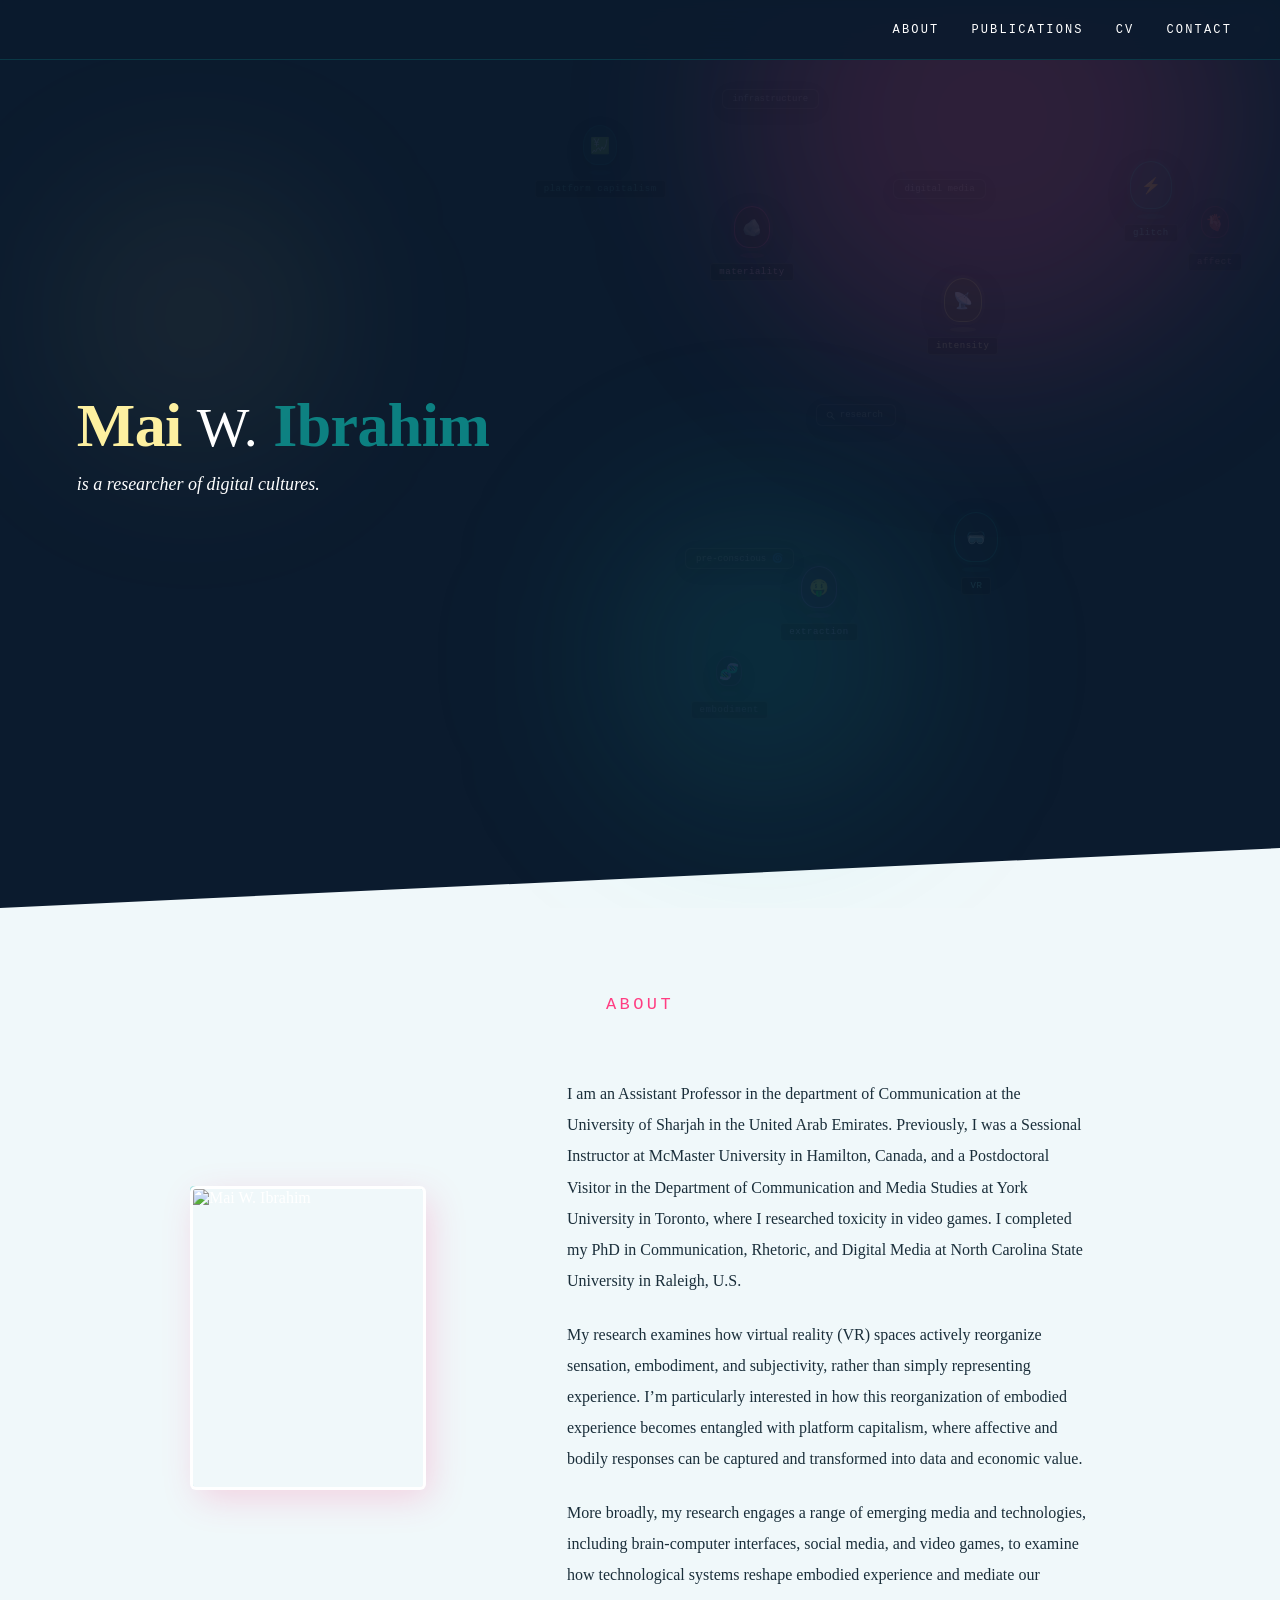
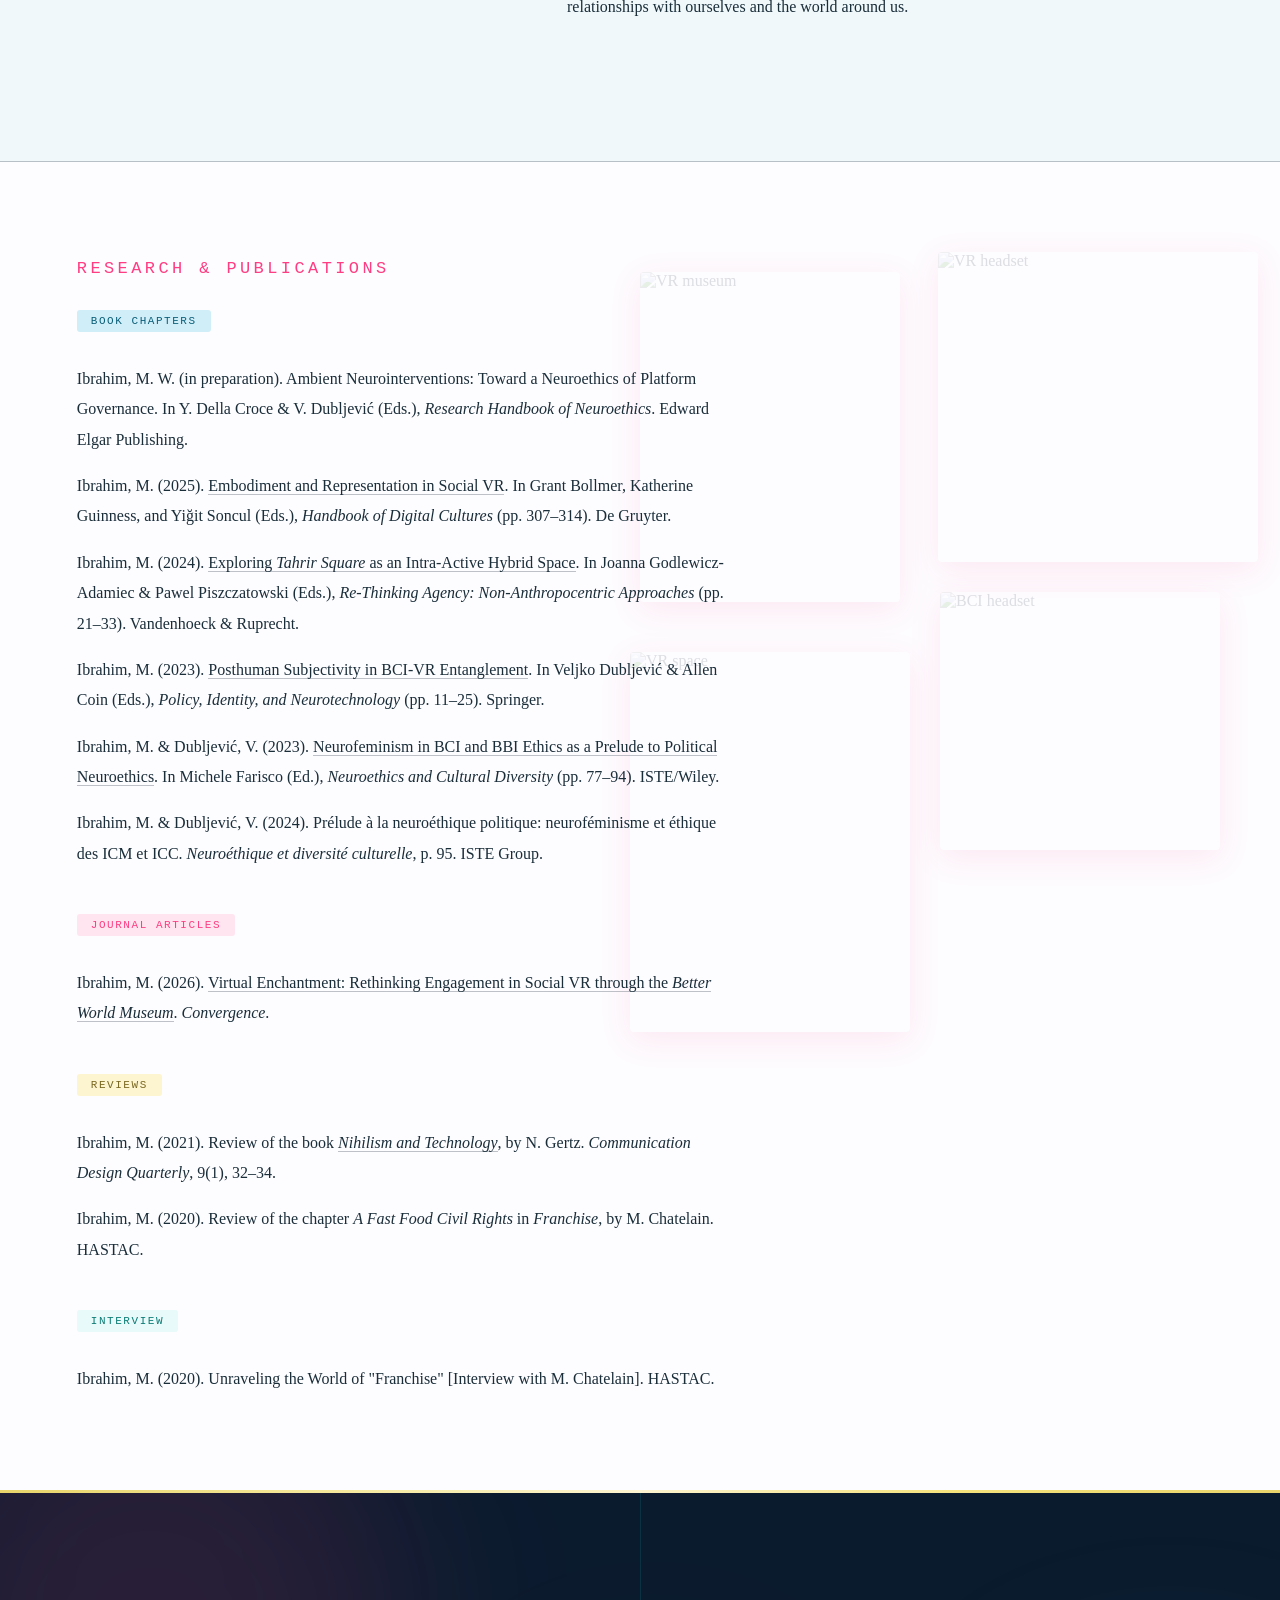
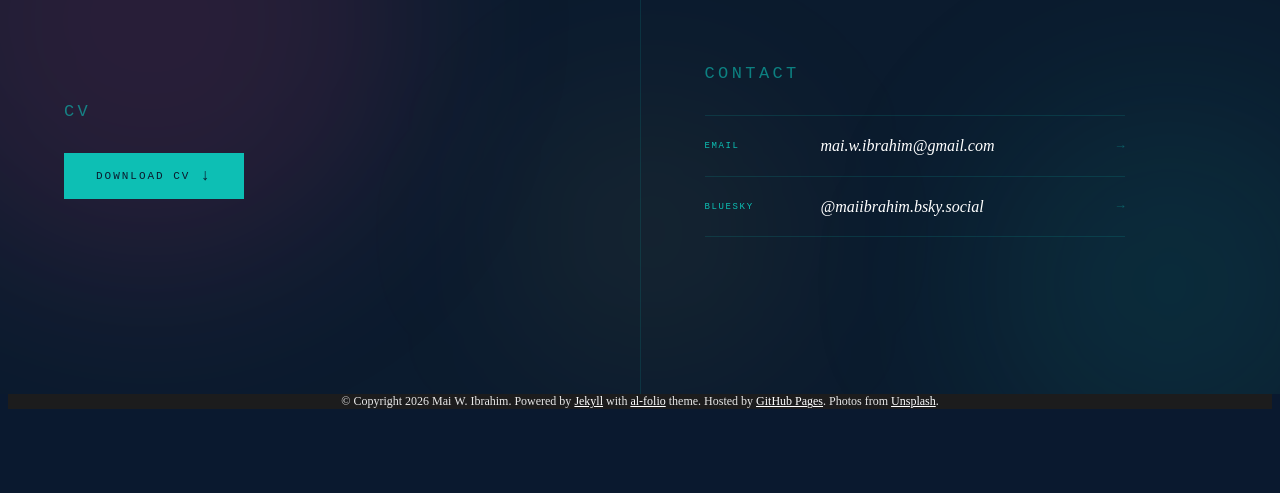
==== commit ade45e89: "Deploying to gh-pages from @ maiwibrahim/maiwibrahim.github.io@e1dbdeaff47c6fd1f8989c21b81144804b841" ====
--- a/index.html
+++ b/index.html
@@ -1,6 +1,6 @@
 <!DOCTYPE html> <html lang="en"> <head> <meta http-equiv="Content-Type" content="text/html; charset=UTF-8"> <meta charset="utf-8"> <meta name="viewport" content="width=device-width, initial-scale=1, shrink-to-fit=no"> <meta http-equiv="X-UA-Compatible" content="IE=edge"> <title> Mai W. Ibrahim </title> <meta name="author" content="Mai W. Ibrahim"> <meta name="description" content="Academic Website"> <meta name="keywords" content="jekyll, jekyll-theme, academic-website, portfolio-website"> <meta http-equiv="Content-Security-Policy" content="default-src 'self'; script-src 'self' 'unsafe-inline' https:; style-src 'self' 'unsafe-inline' https:; img-src 'self' data: https:; font-src 'self' data: https:; media-src 'self' https:; frame-src 'self' https:; connect-src 'self' https:;"> <link rel="stylesheet" href="/assets/css/bootstrap.min.css?v=a4b3f509e79c54a512b890d73235ef04"> <link rel="stylesheet" href="https://cdn.jsdelivr.net/npm/mdbootstrap@4.20.0/css/mdb.min.css" integrity="sha256-jpjYvU3G3N6nrrBwXJoVEYI/0zw8htfFnhT9ljN3JJw=" crossorigin="anonymous"> <link defer rel="stylesheet" href="/assets/css/academicons.min.css?v=f0b7046b84e425c55f3463ac249818f5"> <link defer rel="stylesheet" href="/assets/css/scholar-icons.css?v=62b2ac103a88034e6882a5be5f3e2772"> <link defer rel="stylesheet" type="text/css" href="https://fonts.googleapis.com/css?family=Roboto:300,400,500,700|Roboto+Slab:100,300,400,500,700|Material+Icons&amp;display=swap"> <link defer rel="stylesheet" href="/assets/css/jekyll-pygments-themes-github.css?v=591dab5a4e56573bf4ef7fd332894c99" media="" id="highlight_theme_light"> <link rel="shortcut icon" href="data:image/svg+xml,&lt;svg%20xmlns=%22http://www.w3.org/2000/svg%22%20viewBox=%220%200%20100%20100%22&gt;&lt;text%20y=%22.9em%22%20font-size=%2290%22&gt;%E2%9A%9B%EF%B8%8F&lt;/text&gt;&lt;/svg&gt;"> <link rel="stylesheet" href="/assets/css/main.css?v=d41d8cd98f00b204e9800998ecf8427e"> <link rel="canonical" href="https://maiwibrahim.github.io/"> </head> <body class=" "> <header> <nav id="navbar" class="navbar navbar-light navbar-expand-sm sticky-top" role="navigation"> <div class="container"> <button class="navbar-toggler collapsed ml-auto" type="button" data-toggle="collapse" data-target="#navbarNav" aria-controls="navbarNav" aria-expanded="false" aria-label="Toggle navigation"> <span class="sr-only">Toggle navigation</span> <span class="icon-bar top-bar"></span> <span class="icon-bar middle-bar"></span> <span class="icon-bar bottom-bar"></span> </button> <div class="collapse navbar-collapse text-right" id="navbarNav"> <ul class="navbar-nav ml-auto flex-nowrap"> <li class="nav-item active"> <a class="nav-link" href="/"> <span class="sr-only">(current)</span> </a> </li> </ul> </div> </div> </nav> </header> <div class="container mt-5" role="main"> <div class="post"> <header class="post-header"> <h1 class="post-title" style="display:none;"></h1> <p class="desc"></p> </header> <article> <div class="clearfix"> <style>@import url('https://fonts.googleapis.com/css2?family=DM+Serif+Display:ital@0;1&family=Playfair+Display:wght@300;400&family=Space+Mono:wght@400;700&family=Lora:ital,wght@0,300;0,400;0,500;1,400&display=swap');:root{--hero-bg:#0b1b2e;--navy:#0f2540;--navy-soft:#1a3a5c;--teal:#0dbfb4;--teal-soft:#35d4ca;--teal-muted:#80e8e3;--pink:#ff3d82;--pink-soft:#ff6fa3;--pink-muted:#ffaac9;--yellow:#f5e27a;--yellow-soft:#f9edaa;--yellow-muted:#fdf4d0}body{overflow-x:hidden}.container,.container-fluid,.container-md,main,#main-content,.col,.col-md,.row,.wrapper,.post,.profile{max-width:100%!important;width:100%!important;padding:0!important;margin:0!important;float:none!important}.page{font-family:'Lora',Georgia,serif;width:100vw;position:relative;left:50%;margin-left:-50vw;overflow-x:hidden}.page *,.page *::before,.page *::after{box-sizing:border-box}.post{padding:0!important;margin:0!important}article{padding:0!important;margin:0!important}.post-header{display:none!important}.navbar,nav.navbar{display:none!important}.p-name,.sidebar-header,.profile-name{display:none!important}.scroll-bar{position:fixed;top:0;left:0;height:2px;width:0;background:linear-gradient(90deg,var(--yellow),var(--yellow-soft),var(--yellow-muted),var(--yellow-soft),var(--yellow));z-index:999999;transition:width .05s linear;pointer-events:none;box-shadow:0 0 6px rgba(245,226,122,.70)}.site-nav{position:fixed;top:0;left:0;right:0;z-index:99999;background:rgba(11,27,46,.92);backdrop-filter:blur(14px);display:flex;gap:2rem;align-items:center;justify-content:flex-end;height:60px;padding:0 3rem;border-bottom:.5px solid rgba(13,191,180,.18)}.site-nav a{font-family:'Space Mono',monospace;font-size:12px;color:#fff;text-decoration:none;letter-spacing:.18em;text-transform:uppercase;transition:color .2s}.site-nav a:hover{color:var(--teal-soft)}.hero{background:var(--hero-bg);min-height:100vh;width:100vw;display:flex;align-items:center;padding:60px 6vw 80px;position:relative;overflow:hidden}.hero-blob{position:absolute;border-radius:50%;filter:blur(90px);pointer-events:none;z-index:1}.hero-blob-a{width:500px;height:500px;background:rgba(255,61,130,.14);top:-140px;right:3%}.hero-blob-b{width:320px;height:320px;background:rgba(13,191,180,.12);bottom:10%;right:28%}.hero-blob-c{width:260px;height:260px;background:rgba(245,226,122,.07);top:20%;left:5%}.ui-dots{position:absolute;top:18px;right:20px;display:flex;gap:5px;z-index:10}.ui-dots span{width:6px;height:6px;border-radius:50%}.av{position:absolute;display:flex;flex-direction:column;align-items:center;gap:5px;z-index:5;opacity:0;transform:translateY(14px);transition:opacity .7s ease,transform .7s ease}.av.visible{opacity:.10;transform:translateY(0)}.av.ghost-av.visible{opacity:.08;transform:translateY(0)}.av-body{border-radius:50% 50% 40% 40%;display:flex;align-items:center;justify-content:center;font-size:16px}.av-shadow{border-radius:50%;height:5px}.av-label{font-family:'Space Mono',monospace;font-size:9px;letter-spacing:.06em;font-weight:400;background:rgba(0,0,0,.68);padding:3px 8px;border-radius:3px;white-space:nowrap;border:.5px solid rgba(255,255,255,.12);transition:color .25s,border-color .25s,background .25s}.av.visible:hover,.av.ghost-av.visible:hover{opacity:1!important;transform:translateY(-6px) scale(1.08);transition:opacity .25s ease,transform .25s ease;z-index:20;cursor:default}.av.visible:hover .av-body,.av.ghost-av.visible:hover .av-body{filter:drop-shadow(0 0 10px rgba(255,255,255,.22))}.av.visible:hover .av-label,.av.ghost-av.visible:hover .av-label{background:rgba(0,0,0,.88);border-color:rgba(255,255,255,.38);color:#fff!important;letter-spacing:.10em}.float-tag{position:absolute;z-index:6;opacity:0;transform:translateY(14px);transition:opacity .25s ease,transform .25s ease,background .25s,border-color .25s,color .25s,box-shadow .25s;font-family:'Space Mono',monospace;font-size:9px;font-weight:400;background:rgba(8,18,28,.78);border:.5px solid rgba(255,255,255,.22);color:rgba(255,255,255,.65);white-space:nowrap;border-radius:6px;padding:4px 10px;box-shadow:0 4px 18px rgba(0,0,0,.72);cursor:default}.float-tag.visible{opacity:.08;transform:translateY(0)}.float-tag.with-icon{display:inline-flex;align-items:center;gap:5px;padding:5px 12px 5px 9px}.float-tag.visible:hover{opacity:1!important;transform:translateY(-4px) scale(1.06);background:rgba(0,0,0,.92);border-color:rgba(255,255,255,.50);color:#fff;box-shadow:0 6px 24px rgba(0,0,0,.88),0 0 12px rgba(255,255,255,.08);z-index:20;letter-spacing:.12em}.hero-content{position:relative;z-index:10;display:flex;flex-direction:column;gap:14px;max-width:600px}.hero-name{font-family:'DM Serif Display',Georgia,serif;font-size:clamp(32px,5.4vw,62px);font-weight:400;line-height:.92;white-space:nowrap;letter-spacing:-.01em;margin:0;display:flex;align-items:baseline}.hero-name .first{color:#fdf0a0;font-weight:700}.hero-name .mid{color:#fff;font-family:'Playfair Display',Georgia,serif;font-weight:300;font-size:.90em;line-height:1;vertical-align:baseline;display:inline-block;padding:0 .05em}
 .hero-name .last{color:rgba(13,191,180,.62);font-weight:700}.hero-desc{font-size:clamp(14px,2vw,18px);color:#fff;font-style:italic;line-height:1.6;margin:0}.about-section{background:#f0f8fa;width:100vw;padding:130px max(2.5rem,6vw) 140px;clip-path:polygon(0 60px,100% 0,100% 100%,0 100%);margin-top:-60px;min-height:100vh;display:flex;flex-direction:column;justify-content:center;align-items:center;position:relative}.section-label{font-size:17px;letter-spacing:.2em;text-transform:uppercase;color:var(--pink);margin-bottom:2.5rem;font-style:normal;font-family:'Space Mono',monospace;text-align:center;width:100%}.about-inner{display:flex;gap:9rem;align-items:center;justify-content:center;flex-wrap:wrap;position:relative}.about-img-wrap{flex-shrink:0;transform:none;position:relative;align-self:center}.about-img{width:230px;height:298px;object-fit:cover;object-position:top;display:block;border-radius:3px;box-shadow:0 0 0 3px #fff,6px 10px 36px rgba(255,61,130,.22),-2px -2px 0 1px rgba(13,191,180,.35)}.text-col{display:flex;flex-direction:column;gap:1.4rem;max-width:520px;transform:none;min-width:280px;padding-top:24px}.about-text{font-size:16px;line-height:1.95;color:#1a2e3a;margin:0}@keyframes floatA{0%,100%{transform:translateY(0) rotate(-3deg)}50%{transform:translateY(-18px) rotate(-3deg)}}@keyframes floatB{0%,100%{transform:translateY(0) rotate(2deg)}50%{transform:translateY(-14px) rotate(2deg)}}@keyframes floatC{0%,100%{transform:translateY(0) rotate(-1.5deg)}50%{transform:translateY(-20px) rotate(-1.5deg)}}@keyframes floatD{0%,100%{transform:translateY(0) rotate(4deg)}50%{transform:translateY(-12px) rotate(4deg)}}.pubs-section{background:#fdfcff;min-height:100vh;width:100vw;color:#1a2e3a;margin-top:0;clip-path:polygon(0 0,100% 0,100% 100%,0 100%);padding:80px max(2.5rem,6vw) 6rem;position:relative;overflow:hidden}.pubs-section *{color:#1a2e3a}.pubs-section a{color:#1a2e3a!important;border-bottom:.5px solid rgba(26,46,58,.28);text-decoration:none}.pubs-section a:hover{color:var(--pink)!important;border-bottom-color:var(--pink)}.pubs-section .section-label{color:var(--pink);margin-bottom:2rem;text-align:left;font-size:17px}.pub-img-float{position:absolute;z-index:2;overflow:hidden;border-radius:4px;box-shadow:0 8px 32px rgba(255,61,130,.1);cursor:pointer}.pub-img-float img{width:100%;height:100%;object-fit:cover;display:block;opacity:.14;filter:grayscale(10%);transition:opacity .45s ease,transform .45s ease}.pub-img-float:hover img{opacity:.88;transform:scale(1.04)}.pub-img-a{width:320px;height:310px;top:90px;right:22px;animation:floatA 8s ease-in-out infinite}.pub-img-a img{object-fit:cover;object-position:top center}.pub-img-c{width:280px;height:380px;top:490px;right:370px;animation:floatC 9s ease-in-out infinite;background:transparent}.pub-img-c img{object-fit:cover;object-position:center;background:transparent}.pub-img-d{width:280px;height:258px;top:430px;right:60px;animation:floatD 7s ease-in-out infinite}.pub-img-b{width:260px;height:330px;top:110px;right:380px;animation:floatB 10s ease-in-out infinite}.pub-content{position:relative;z-index:10;max-width:660px}.pub-type-block{margin-bottom:2.8rem}.pub-type-block:last-child{margin-bottom:0}.pub-type-label{font-size:11px;font-weight:500;letter-spacing:.14em;text-transform:uppercase;margin-bottom:1rem;padding:5px 14px;display:inline-block;border-radius:3px;font-family:'Space Mono',monospace}.type-chapters .pub-type-label{background:#d0eef8;color:#0a5e78}.type-articles .pub-type-label{background:#ffe5ef;color:var(--pink)}.type-reviews .pub-type-label{background:#fdf4d0;color:#7a6820}.type-interview .pub-type-label{background:#e8faf9;color:#0a7a74}.pub-entry{font-size:16px;line-height:1.9;color:#1a2e3a;margin-bottom:.9rem;font-family:'Lora',serif}.pub-entry:last-child{margin-bottom:0}.pub-entry em{font-style:italic}.pub-entry a{color:inherit;text-decoration:none;border-bottom:.5px solid rgba(26,46,58,.28)}.pub-entry a:hover{border-bottom-color:var(--pink);color:var(--pink)!important}.cv-contact-section{background:#0b1b2e;min-height:56vh;width:100vw;display:grid;grid-template-columns:1fr 1px 1fr;position:relative;overflow:hidden}.cv-blob{position:absolute;border-radius:50%;filter:blur(90px);pointer-events:none;z-index:0}.cv-blob-a{width:500px;height:500px;background:rgba(255,61,130,.12);top:-120px;left:-100px}.cv-blob-b{width:380px;height:380px;background:rgba(13,191,180,.1);bottom:-80px;right:-80px}.cv-blob-c{width:280px;height:280px;background:rgba(245,226,122,.05);top:40%;left:40%}.cv-top-stripe{position:absolute;top:0;left:0;right:0;height:3px;background:linear-gradient(90deg,#e8d46a,#f5e89a,#fdf4d0,#f5e27a,#e8d46a);z-index:10}.cv-divider{background:rgba(13,191,180,.14);align-self:stretch;position:relative;z-index:2}.cv-panel{display:flex;flex-direction:column;justify-content:center;align-items:flex-start;padding:3.5rem max(2rem,5vw);position:relative;z-index:2}.cv-panel .section-label{color:rgba(13,191,180,.62);text-align:left;margin-bottom:2rem;font-size:17px}
-.cv-download{font-family:'Space Mono',monospace;font-size:11px;letter-spacing:.18em;text-transform:uppercase;color:#0b1b2e;background:var(--teal);text-decoration:none;padding:14px 32px;display:inline-flex;align-items:center;gap:10px;transition:background .2s;width:fit-content}.cv-download:hover{background:var(--teal-soft);color:#0b1b2e}.cv-download::after{content:'↓';font-size:16px}.contact-panel{display:flex;flex-direction:column;justify-content:center;align-items:flex-start;padding:3.5rem max(2rem,5vw);position:relative;z-index:2}.contact-panel .section-label{color:rgba(13,191,180,.62);text-align:left;margin-bottom:2rem;font-size:17px}.contact-grid{display:flex;flex-direction:column;gap:0;max-width:420px;width:100%}.contact-row{display:flex;align-items:center;justify-content:space-between;padding:1.3rem 0;border-bottom:.5px solid rgba(13,191,180,.15);text-decoration:none;transition:padding-left .25s,color .2s}.contact-row:first-child{border-top:.5px solid rgba(13,191,180,.15)}.contact-row:hover{padding-left:.65rem}.contact-label{font-family:'Space Mono',monospace;font-size:9px;letter-spacing:.18em;text-transform:uppercase;color:var(--teal);min-width:100px}.contact-value{font-family:'Lora',serif;font-size:16px;font-style:italic;color:#fff;flex:1;padding:0 1rem}.contact-arrow{font-family:'Space Mono',monospace;font-size:13px;color:rgba(13,191,180,.36);transition:transform .2s,color .2s}.contact-row:hover .contact-arrow{transform:translateX(5px);color:var(--teal-soft)}.contact-row:hover .contact-value{color:var(--teal-muted)}@media(max-width:640px){.site-nav{justify-content:flex-start;padding:0 1.5rem;gap:1.25rem;height:56px}.site-nav a{font-size:10px}.hero{padding:56px 1.5rem 60px;align-items:center;min-height:100svh}.hero-name{white-space:normal}.hero-content{max-width:55%}.av,.float-tag{display:flex}.float-tag{display:inline-flex}.av .av-body{font-size:13px}.av .av-label{font-size:7px}.about-section{clip-path:polygon(0 30px,100% 0,100% 100%,0 100%);padding:80px 1.5rem 80px;margin-top:-30px}.about-inner{flex-direction:column;align-items:center;gap:2.5rem}.about-img-wrap{transform:none}.about-img{width:190px;height:246px}.text-col{transform:none;max-width:100%;min-width:unset}.about-text{font-size:15px}.section-label{font-size:15px}.pubs-section{padding-top:60px}.pub-entry{font-size:15px}.pub-img-float{display:none}.cv-contact-section{grid-template-columns:1fr;min-height:auto}.cv-divider{display:none}.cv-panel{padding:3rem 1.5rem 2rem}.contact-panel{padding:1.5rem 1.5rem 3rem}.contact-value{font-size:14px}}@media(max-width:900px) and (min-width:641px){.pub-img-a{width:200px;height:194px;right:14px;top:100px}.pub-img-d{width:175px;height:161px;top:330px;right:38px}.pub-img-b{width:162px;height:206px;top:100px;right:238px}.pub-img-c{width:175px;height:237px;top:350px;right:231px}}</style> <div class="page"> <div class="scroll-bar" id="scrollBar"></div> <nav class="site-nav"> <a href="#about">About</a> <a href="#publications">Publications</a> <a href="#cv">CV</a> <a href="#contact">Contact</a> </nav> <div class="hero" id="hero"> <div class="hero-blob hero-blob-a"></div> <div class="hero-blob hero-blob-b"></div> <div class="hero-blob hero-blob-c"></div> <div class="ui-dots"> <span style="background:var(--teal);"></span> <span style="background:var(--pink);"></span> <span style="background:var(--yellow);"></span> </div> <div class="av ghost-av" id="av1" style="top:17%;right:8%;"> <div class="av-body" style="width:42px;height:48px;background:rgba(8,52,58,.80);border:1px solid rgba(13,191,180,.55);box-shadow:0 0 0 3px rgba(13,191,180,.08),0 8px 32px rgba(0,0,0,.88);">⚡</div> <div class="av-shadow" style="width:28px;background:rgba(13,191,180,.16);"></div> <div class="av-label" style="color:rgba(128,232,227,.80);">glitch</div> </div> <div class="av" id="av2" style="top:30%;right:22%;"> <div class="av-body" style="width:38px;height:44px;background:rgba(52,48,8,.80);border:1px solid rgba(245,226,122,.55);box-shadow:0 0 0 3px rgba(245,226,122,.08),0 8px 32px rgba(0,0,0,.88);">📡</div> <div class="av-shadow" style="width:26px;background:rgba(245,226,122,.14);"></div> <div class="av-label" style="color:rgba(249,237,170,.80);">intensity</div> </div> <div class="float-tag" id="tag1" style="top:19%;right:23%;">digital media</div> <div class="av" id="av3" style="top:22%;right:38%;"> <div class="av-body" style="width:36px;height:42px;background:rgba(52,8,24,.80);border:1px solid rgba(255,61,130,.55);box-shadow:0 0 0 3px rgba(255,61,130,.08),0 8px 32px rgba(0,0,0,.88);">🪨</div> <div class="av-shadow" style="width:24px;background:rgba(255,61,130,.14);"></div> <div class="av-label" style="color:rgba(255,170,201,.80);">materiality</div> </div> <div class="float-tag with-icon" id="tag2" style="top:44%;right:30%;"> <svg width="9" height="9" viewbox="0 0 12 12" fill="none" xmlns="http://www.w3.org/2000/svg" style="flex-shrink:0;"> <circle cx="5" cy="5" r="3.4" stroke="rgba(255,255,255,0.60)" stroke-width="1.3"></circle> <line x1="7.4" y1="7.4" x2="11" y2="11" stroke="rgba(255,255,255,0.60)" stroke-width="1.4" stroke-linecap="round"></line> </svg> research </div> <div class="av ghost-av" id="av4" style="top:50%;right:12%;"> <div class="av-body" style="width:36px;height:42px;background:rgba(6,44,38,.80);border:1px solid rgba(0,210,170,.55);box-shadow:0 0 0 3px rgba(0,210,170,.08),0 8px 32px rgba(0,0,0,.88);">🌿</div> <div class="av-shadow" style="width:24px;background:rgba(0,210,170,.14);"></div> <div class="av-label" style="color:rgba(128,232,227,.80);">ambient</div> </div> <div class="av" id="av5" style="top:62%;right:33%;"> <div class="av-body" style="width:36px;height:42px;background:rgba(30,8,52,.80);border:1px solid rgba(160,90,230,.55);box-shadow:0 0 0 3px rgba(160,90,230,.08),0 8px 32px rgba(0,0,0,.88);">🤑</div> <div class="av-shadow" style="width:24px;background:rgba(160,80,230,.14);"></div> <div class="av-label" style="color:rgba(200,160,240,.80);">extraction</div> </div> <div class="av ghost-av" id="gv2" style="top:22%;right:3%;"> <div class="av-body" style="width:28px;height:32px;background:rgba(40,10,30,.92);border:1px solid rgba(255,61,130,.28);box-shadow:0 6px 24px rgba(0,0,0,.78);">🫀</div> <div class="av-shadow" style="width:18px;background:rgba(255,61,130,.08);"></div> <div class="av-label" style="color:rgba(255,170,201,.55);">affect</div> </div> <div class="av ghost-av" id="gv3" style="top:13%;right:48%;"> <div class="av-body" style="width:34px;height:40px;background:rgba(8,40,50,.92);border:1px solid rgba(13,191,180,.26);box-shadow:0 6px 24px rgba(0,0,0,.78);">💹</div> <div class="av-shadow" style="width:22px;background:rgba(13,191,180,.08);"></div> <div class="av-label" style="color:rgba(128,232,227,.52);">platform capitalism</div> </div> <div class="av" id="gv4" style="top:56%;right:22%;"> <div class="av-body" style="width:44px;height:50px;background:rgba(10,28,46,.80);border:1px solid rgba(13,191,180,.50);box-shadow:0 0 0 3px rgba(13,191,180,.08),0 8px 32px rgba(0,0,0,.88);">🥽</div> <div class="av-shadow" style="width:28px;background:rgba(13,191,180,.14);"></div> <div class="av-label" style="color:rgba(128,232,227,.80);">VR</div> </div> <div class="av ghost-av" id="gv5" style="top:72%;right:40%;"> <div class="av-body" style="width:26px;height:30px;background:rgba(20,8,40,.92);border:1px solid rgba(160,90,230,.26);box-shadow:0 6px 20px rgba(0,0,0,.78);">🧬</div> <div class="av-shadow" style="width:16px;background:rgba(160,80,230,.08);"></div> <div class="av-label" style="color:rgba(200,160,240,.52);">embodiment</div> </div> <div class="float-tag" id="gtag1" style="top:9%;right:36%;opacity:0;">infrastructure</div> <div class="float-tag" id="gtag2" style="top:60%;right:38%;opacity:0;">pre-conscious 🌀</div> <div class="hero-content"> <h1 class="hero-name"> <span class="first">Mai</span><span class="mid"> W. </span><span class="last">Ibrahim</span> </h1> <p class="hero-desc">is a researcher of digital cultures.</p> </div> </div> <div class="about-section" id="about"> <p class="section-label">About</p> <div class="about-inner"> <div class="about-img-wrap"> <img class="about-img" src="/assets/img/prof_pic.jpg" alt="Mai W. Ibrahim"> </div> <div class="text-col"> <p class="about-text">I am an Assistant Professor in the department of Communication at the University of Sharjah in the United Arab Emirates. Previously, I was a Sessional Instructor at McMaster University in Hamilton, Canada, and a Postdoctoral Visitor in the Department of Communication and Media Studies at York University in Toronto, where I researched toxicity in video games. I completed my PhD in Communication, Rhetoric, and Digital Media at North Carolina State University in Raleigh, U.S.</p> <p class="about-text">My research examines how virtual reality (VR) spaces actively reorganize sensation, embodiment, and subjectivity, rather than simply representing experience. I’m particularly interested in how this reorganization of embodied experience becomes entangled with platform capitalism, where affective and bodily responses can be captured and transformed into data and economic value.</p> <p class="about-text">More broadly, my research engages a range of emerging media and technologies, including brain-computer interfaces, social media, and video games, to examine how technological systems reshape embodied experience and mediate our relationships with ourselves and the world around us.</p> </div> </div> </div> <div class="pubs-section" id="publications"> <div class="pub-img-float pub-img-a"><img src="/assets/img/vr-headset.jpg" alt="VR headset"></div> <div class="pub-img-float pub-img-b"><img src="/assets/img/vr-museum.jpg" alt="VR museum"></div> <div class="pub-img-float pub-img-c"><img src="/assets/img/vr-space.jpg" alt="VR space"></div> <div class="pub-img-float pub-img-d"><img src="/assets/img/bci-headset.jpg" alt="BCI headset"></div> <div class="pub-content"> <p class="section-label">Research &amp; Publications</p> <div class="pub-type-block type-chapters"> <span class="pub-type-label">Book Chapters</span> <p class="pub-entry">Ibrahim, M. W. (in preparation). Ambient Neurointerventions: Toward a Neuroethics of Platform Governance. In Y. Della Croce &amp; V. Dubljević (Eds.), <em>Research Handbook of Neuroethics</em>. Edward Elgar Publishing.</p> <p class="pub-entry">Ibrahim, M. (2025). <a href="/assets/pdf/embodiment-social-vr.pdf" target="_blank">Embodiment and Representation in Social VR</a>. In Grant Bollmer, Katherine Guinness, and Yiğit Soncul (Eds.), <em>Handbook of Digital Cultures</em> (pp. 307–314). De Gruyter.</p> <p class="pub-entry">Ibrahim, M. (2024). <a href="/assets/pdf/tahrir-square.pdf" target="_blank">Exploring <em>Tahrir Square</em> as an Intra-Active Hybrid Space</a>. In Joanna Godlewicz-Adamiec &amp; Pawel Piszczatowski (Eds.), <em>Re-Thinking Agency: Non-Anthropocentric Approaches</em> (pp. 21–33). Vandenhoeck &amp; Ruprecht.</p> <p class="pub-entry">Ibrahim, M. (2023). <a href="/assets/pdf/posthuman-bci-vr.pdf" target="_blank">Posthuman Subjectivity in BCI-VR Entanglement</a>. In Veljko Dubljević &amp; Allen Coin (Eds.), <em>Policy, Identity, and Neurotechnology</em> (pp. 11–25). Springer.</p> <p class="pub-entry">Ibrahim, M. &amp; Dubljević, V. (2023). <a href="/assets/pdf/neurofeminism-bci.pdf" target="_blank">Neurofeminism in BCI and BBI Ethics as a Prelude to Political Neuroethics</a>. In Michele Farisco (Ed.), <em>Neuroethics and Cultural Diversity</em> (pp. 77–94). ISTE/Wiley.</p> <p class="pub-entry">Ibrahim, M. &amp; Dubljević, V. (2024). Prélude à la neuroéthique politique: neuroféminisme et éthique des ICM et ICC. <em>Neuroéthique et diversité culturelle</em>, p. 95. ISTE Group.</p> </div> <div class="pub-type-block type-articles"> <span class="pub-type-label">Journal Articles</span> <p class="pub-entry">Ibrahim, M. (2026). <a href="https://journals.sagepub.com/doi/10.1177/13548565261460295?int.sj-abstract.similar-articles.6" target="_blank" rel="external nofollow noopener">Virtual Enchantment: Rethinking Engagement in Social VR through the <em>Better World Museum</em></a>. <em>Convergence</em>.</p> </div> <div class="pub-type-block type-reviews"> <span class="pub-type-label">Reviews</span> <p class="pub-entry">Ibrahim, M. (2021). Review of the book <a href="/assets/pdf/nihilism-review.pdf" target="_blank"><em>Nihilism and Technology</em></a>, by N. Gertz. <em>Communication Design Quarterly</em>, 9(1), 32–34.</p> <p class="pub-entry">Ibrahim, M. (2020). Review of the chapter <em>A Fast Food Civil Rights</em> in <em>Franchise</em>, by M. Chatelain. HASTAC.</p> </div> <div class="pub-type-block type-interview"> <span class="pub-type-label">Interview</span> <p class="pub-entry">Ibrahim, M. (2020). Unraveling the World of "Franchise" [Interview with M. Chatelain]. HASTAC.</p> </div> </div> </div> <div class="cv-contact-section" id="cv"> <div class="cv-top-stripe"></div> <div class="cv-blob cv-blob-a"></div> <div class="cv-blob cv-blob-b"></div> <div class="cv-blob cv-blob-c"></div> <div class="cv-panel"> <p class="section-label">CV</p> <a class="cv-download" href="/assets/pdf/cv.pdf" target="_blank">Download CV</a> </div> <div class="cv-divider"></div> <div class="contact-panel" id="contact"> <p class="section-label">Contact</p> <div class="contact-grid"> <a class="contact-row" href="mailto:mai.w.ibrahim@gmail.com"> <span class="contact-label">Email</span> <span class="contact-value">mai.w.ibrahim@gmail.com</span> <span class="contact-arrow">→</span> </a> <a class="contact-row" href="https://bsky.app/profile/maiibrahim.bsky.social" target="_blank" rel="external nofollow noopener"> <span class="contact-label">Bluesky</span> <span class="contact-value">@maiibrahim.bsky.social</span> <span class="contact-arrow">→</span> </a> </div> </div> </div> </div> <script>
+.cv-download{font-family:'Space Mono',monospace;font-size:11px;letter-spacing:.18em;text-transform:uppercase;color:#0b1b2e;background:var(--teal);text-decoration:none;padding:14px 32px;display:inline-flex;align-items:center;gap:10px;transition:background .2s;width:fit-content}.cv-download:hover{background:var(--teal-soft);color:#0b1b2e}.cv-download::after{content:'↓';font-size:16px}.contact-panel{display:flex;flex-direction:column;justify-content:center;align-items:flex-start;padding:3.5rem max(2rem,5vw);position:relative;z-index:2}.contact-panel .section-label{color:rgba(13,191,180,.62);text-align:left;margin-bottom:2rem;font-size:17px}.contact-grid{display:flex;flex-direction:column;gap:0;max-width:420px;width:100%}.contact-row{display:flex;align-items:center;justify-content:space-between;padding:1.3rem 0;border-bottom:.5px solid rgba(13,191,180,.15);text-decoration:none;transition:padding-left .25s,color .2s}.contact-row:first-child{border-top:.5px solid rgba(13,191,180,.15)}.contact-row:hover{padding-left:.65rem}.contact-label{font-family:'Space Mono',monospace;font-size:9px;letter-spacing:.18em;text-transform:uppercase;color:var(--teal);min-width:100px}.contact-value{font-family:'Lora',serif;font-size:16px;font-style:italic;color:#fff;flex:1;padding:0 1rem}.contact-arrow{font-family:'Space Mono',monospace;font-size:13px;color:rgba(13,191,180,.36);transition:transform .2s,color .2s}.contact-row:hover .contact-arrow{transform:translateX(5px);color:var(--teal-soft)}.contact-row:hover .contact-value{color:var(--teal-muted)}@media(max-width:640px){.site-nav{justify-content:flex-start;padding:0 1.5rem;gap:1.25rem;height:56px}.site-nav a{font-size:10px}.hero{padding:56px 1.5rem 60px;align-items:center;min-height:100svh}.hero-name{white-space:normal}.hero-content{max-width:55%}.av,.float-tag{display:flex}.float-tag{display:inline-flex}.av .av-body{font-size:13px}.av .av-label{font-size:7px}.about-section{clip-path:polygon(0 30px,100% 0,100% 100%,0 100%);padding:80px 1.5rem 80px;margin-top:-30px}.about-inner{flex-direction:column;align-items:center;gap:2.5rem}.about-img-wrap{transform:none}.about-img{width:190px;height:246px}.text-col{transform:none;max-width:100%;min-width:unset}.about-text{font-size:15px}.section-label{font-size:15px}.pubs-section{padding-top:60px}.pub-entry{font-size:15px}.pub-img-float{display:none}.cv-contact-section{grid-template-columns:1fr;min-height:auto}.cv-divider{display:none}.cv-panel{padding:3rem 1.5rem 2rem}.contact-panel{padding:1.5rem 1.5rem 3rem}.contact-value{font-size:14px}}@media(max-width:900px) and (min-width:641px){.pub-img-a{width:200px;height:194px;right:14px;top:100px}.pub-img-d{width:175px;height:161px;top:330px;right:38px}.pub-img-b{width:162px;height:206px;top:100px;right:238px}.pub-img-c{width:175px;height:237px;top:350px;right:231px}}</style> <div class="page"> <div class="scroll-bar" id="scrollBar"></div> <nav class="site-nav"> <a href="#about">About</a> <a href="#publications">Publications</a> <a href="#cv">CV</a> <a href="#contact">Contact</a> </nav> <div class="hero" id="hero"> <div class="hero-blob hero-blob-a"></div> <div class="hero-blob hero-blob-b"></div> <div class="hero-blob hero-blob-c"></div> <div class="ui-dots"> <span style="background:var(--teal);"></span> <span style="background:var(--pink);"></span> <span style="background:var(--yellow);"></span> </div> <div class="av ghost-av" id="av1" style="top:17%;right:8%;"> <div class="av-body" style="width:42px;height:48px;background:rgba(8,52,58,.80);border:1px solid rgba(13,191,180,.55);box-shadow:0 0 0 3px rgba(13,191,180,.08),0 8px 32px rgba(0,0,0,.88);">⚡</div> <div class="av-shadow" style="width:28px;background:rgba(13,191,180,.16);"></div> <div class="av-label" style="color:rgba(128,232,227,.80);">glitch</div> </div> <div class="av" id="av2" style="top:30%;right:22%;"> <div class="av-body" style="width:38px;height:44px;background:rgba(52,48,8,.80);border:1px solid rgba(245,226,122,.55);box-shadow:0 0 0 3px rgba(245,226,122,.08),0 8px 32px rgba(0,0,0,.88);">📡</div> <div class="av-shadow" style="width:26px;background:rgba(245,226,122,.14);"></div> <div class="av-label" style="color:rgba(249,237,170,.80);">intensity</div> </div> <div class="float-tag" id="tag1" style="top:19%;right:23%;">digital media</div> <div class="av" id="av3" style="top:22%;right:38%;"> <div class="av-body" style="width:36px;height:42px;background:rgba(52,8,24,.80);border:1px solid rgba(255,61,130,.55);box-shadow:0 0 0 3px rgba(255,61,130,.08),0 8px 32px rgba(0,0,0,.88);">🪨</div> <div class="av-shadow" style="width:24px;background:rgba(255,61,130,.14);"></div> <div class="av-label" style="color:rgba(255,170,201,.80);">materiality</div> </div> <div class="float-tag with-icon" id="tag2" style="top:44%;right:30%;"> <svg width="9" height="9" viewbox="0 0 12 12" fill="none" xmlns="http://www.w3.org/2000/svg" style="flex-shrink:0;"> <circle cx="5" cy="5" r="3.4" stroke="rgba(255,255,255,0.60)" stroke-width="1.3"></circle> <line x1="7.4" y1="7.4" x2="11" y2="11" stroke="rgba(255,255,255,0.60)" stroke-width="1.4" stroke-linecap="round"></line> </svg> research </div> <div class="av" id="av5" style="top:62%;right:33%;"> <div class="av-body" style="width:36px;height:42px;background:rgba(30,8,52,.80);border:1px solid rgba(160,90,230,.55);box-shadow:0 0 0 3px rgba(160,90,230,.08),0 8px 32px rgba(0,0,0,.88);">🤑</div> <div class="av-shadow" style="width:24px;background:rgba(160,80,230,.14);"></div> <div class="av-label" style="color:rgba(200,160,240,.80);">extraction</div> </div> <div class="av ghost-av" id="gv2" style="top:22%;right:3%;"> <div class="av-body" style="width:28px;height:32px;background:rgba(40,10,30,.92);border:1px solid rgba(255,61,130,.28);box-shadow:0 6px 24px rgba(0,0,0,.78);">🫀</div> <div class="av-shadow" style="width:18px;background:rgba(255,61,130,.08);"></div> <div class="av-label" style="color:rgba(255,170,201,.55);">affect</div> </div> <div class="av ghost-av" id="gv3" style="top:13%;right:48%;"> <div class="av-body" style="width:34px;height:40px;background:rgba(8,40,50,.92);border:1px solid rgba(13,191,180,.26);box-shadow:0 6px 24px rgba(0,0,0,.78);">💹</div> <div class="av-shadow" style="width:22px;background:rgba(13,191,180,.08);"></div> <div class="av-label" style="color:rgba(128,232,227,.52);">platform capitalism</div> </div> <div class="av" id="gv4" style="top:56%;right:22%;"> <div class="av-body" style="width:44px;height:50px;background:rgba(10,28,46,.80);border:1px solid rgba(13,191,180,.50);box-shadow:0 0 0 3px rgba(13,191,180,.08),0 8px 32px rgba(0,0,0,.88);">🥽</div> <div class="av-shadow" style="width:28px;background:rgba(13,191,180,.14);"></div> <div class="av-label" style="color:rgba(128,232,227,.80);">VR</div> </div> <div class="av ghost-av" id="gv5" style="top:72%;right:40%;"> <div class="av-body" style="width:26px;height:30px;background:rgba(20,8,40,.92);border:1px solid rgba(160,90,230,.26);box-shadow:0 6px 20px rgba(0,0,0,.78);">🧬</div> <div class="av-shadow" style="width:16px;background:rgba(160,80,230,.08);"></div> <div class="av-label" style="color:rgba(200,160,240,.52);">embodiment</div> </div> <div class="float-tag" id="gtag1" style="top:9%;right:36%;opacity:0;">infrastructure</div> <div class="float-tag" id="gtag2" style="top:60%;right:38%;opacity:0;">pre-conscious 🌀</div> <div class="hero-content"> <h1 class="hero-name"> <span class="first">Mai</span><span class="mid"> W. </span><span class="last">Ibrahim</span> </h1> <p class="hero-desc">is a researcher of digital cultures.</p> </div> </div> <div class="about-section" id="about"> <p class="section-label">About</p> <div class="about-inner"> <div class="about-img-wrap"> <img class="about-img" src="/assets/img/prof_pic.jpg" alt="Mai W. Ibrahim"> </div> <div class="text-col"> <p class="about-text">I am an Assistant Professor in the department of Communication at the University of Sharjah in the United Arab Emirates. Previously, I was a Sessional Instructor at McMaster University in Hamilton, Canada, and a Postdoctoral Visitor in the Department of Communication and Media Studies at York University in Toronto, where I researched toxicity in video games. I completed my PhD in Communication, Rhetoric, and Digital Media at North Carolina State University in Raleigh, U.S.</p> <p class="about-text">My research examines how virtual reality (VR) spaces actively reorganize sensation, embodiment, and subjectivity, rather than simply representing experience. I’m particularly interested in how this reorganization of embodied experience becomes entangled with platform capitalism, where affective and bodily responses can be captured and transformed into data and economic value.</p> <p class="about-text">More broadly, my research engages a range of emerging media and technologies, including brain-computer interfaces, social media, and video games, to examine how technological systems reshape embodied experience and mediate our relationships with ourselves and the world around us.</p> </div> </div> </div> <div class="pubs-section" id="publications"> <div class="pub-img-float pub-img-a"><img src="/assets/img/vr-headset.jpg" alt="VR headset"></div> <div class="pub-img-float pub-img-b"><img src="/assets/img/vr-museum.jpg" alt="VR museum"></div> <div class="pub-img-float pub-img-c"><img src="/assets/img/vr-space.jpg" alt="VR space"></div> <div class="pub-img-float pub-img-d"><img src="/assets/img/bci-headset.jpg" alt="BCI headset"></div> <div class="pub-content"> <p class="section-label">Research &amp; Publications</p> <div class="pub-type-block type-chapters"> <span class="pub-type-label">Book Chapters</span> <p class="pub-entry">Ibrahim, M. W. (in preparation). Ambient Neurointerventions: Toward a Neuroethics of Platform Governance. In Y. Della Croce &amp; V. Dubljević (Eds.), <em>Research Handbook of Neuroethics</em>. Edward Elgar Publishing.</p> <p class="pub-entry">Ibrahim, M. (2025). <a href="/assets/pdf/embodiment-social-vr.pdf" target="_blank">Embodiment and Representation in Social VR</a>. In Grant Bollmer, Katherine Guinness, and Yiğit Soncul (Eds.), <em>Handbook of Digital Cultures</em> (pp. 307–314). De Gruyter.</p> <p class="pub-entry">Ibrahim, M. (2024). <a href="/assets/pdf/tahrir-square.pdf" target="_blank">Exploring <em>Tahrir Square</em> as an Intra-Active Hybrid Space</a>. In Joanna Godlewicz-Adamiec &amp; Pawel Piszczatowski (Eds.), <em>Re-Thinking Agency: Non-Anthropocentric Approaches</em> (pp. 21–33). Vandenhoeck &amp; Ruprecht.</p> <p class="pub-entry">Ibrahim, M. (2023). <a href="/assets/pdf/posthuman-bci-vr.pdf" target="_blank">Posthuman Subjectivity in BCI-VR Entanglement</a>. In Veljko Dubljević &amp; Allen Coin (Eds.), <em>Policy, Identity, and Neurotechnology</em> (pp. 11–25). Springer.</p> <p class="pub-entry">Ibrahim, M. &amp; Dubljević, V. (2023). <a href="/assets/pdf/neurofeminism-bci.pdf" target="_blank">Neurofeminism in BCI and BBI Ethics as a Prelude to Political Neuroethics</a>. In Michele Farisco (Ed.), <em>Neuroethics and Cultural Diversity</em> (pp. 77–94). ISTE/Wiley.</p> <p class="pub-entry">Ibrahim, M. &amp; Dubljević, V. (2024). Prélude à la neuroéthique politique: neuroféminisme et éthique des ICM et ICC. <em>Neuroéthique et diversité culturelle</em>, p. 95. ISTE Group.</p> </div> <div class="pub-type-block type-articles"> <span class="pub-type-label">Journal Articles</span> <p class="pub-entry">Ibrahim, M. (2026). <a href="https://journals.sagepub.com/doi/10.1177/13548565261460295?int.sj-abstract.similar-articles.6" target="_blank" rel="external nofollow noopener">Virtual Enchantment: Rethinking Engagement in Social VR through the <em>Better World Museum</em></a>. <em>Convergence</em>.</p> </div> <div class="pub-type-block type-reviews"> <span class="pub-type-label">Reviews</span> <p class="pub-entry">Ibrahim, M. (2021). Review of the book <a href="/assets/pdf/nihilism-review.pdf" target="_blank"><em>Nihilism and Technology</em></a>, by N. Gertz. <em>Communication Design Quarterly</em>, 9(1), 32–34.</p> <p class="pub-entry">Ibrahim, M. (2020). Review of the chapter <em>A Fast Food Civil Rights</em> in <em>Franchise</em>, by M. Chatelain. HASTAC.</p> </div> <div class="pub-type-block type-interview"> <span class="pub-type-label">Interview</span> <p class="pub-entry">Ibrahim, M. (2020). Unraveling the World of "Franchise" [Interview with M. Chatelain]. HASTAC.</p> </div> </div> </div> <div class="cv-contact-section" id="cv"> <div class="cv-top-stripe"></div> <div class="cv-blob cv-blob-a"></div> <div class="cv-blob cv-blob-b"></div> <div class="cv-blob cv-blob-c"></div> <div class="cv-panel"> <p class="section-label">CV</p> <a class="cv-download" href="/assets/pdf/cv.pdf" target="_blank">Download CV</a> </div> <div class="cv-divider"></div> <div class="contact-panel" id="contact"> <p class="section-label">Contact</p> <div class="contact-grid"> <a class="contact-row" href="mailto:mai.w.ibrahim@gmail.com"> <span class="contact-label">Email</span> <span class="contact-value">mai.w.ibrahim@gmail.com</span> <span class="contact-arrow">→</span> </a> <a class="contact-row" href="https://bsky.app/profile/maiibrahim.bsky.social" target="_blank" rel="external nofollow noopener"> <span class="contact-label">Bluesky</span> <span class="contact-value">@maiibrahim.bsky.social</span> <span class="contact-arrow">→</span> </a> </div> </div> </div> </div> <script>
 (function(){
   var bar = document.getElementById('scrollBar');
   function onScroll(){
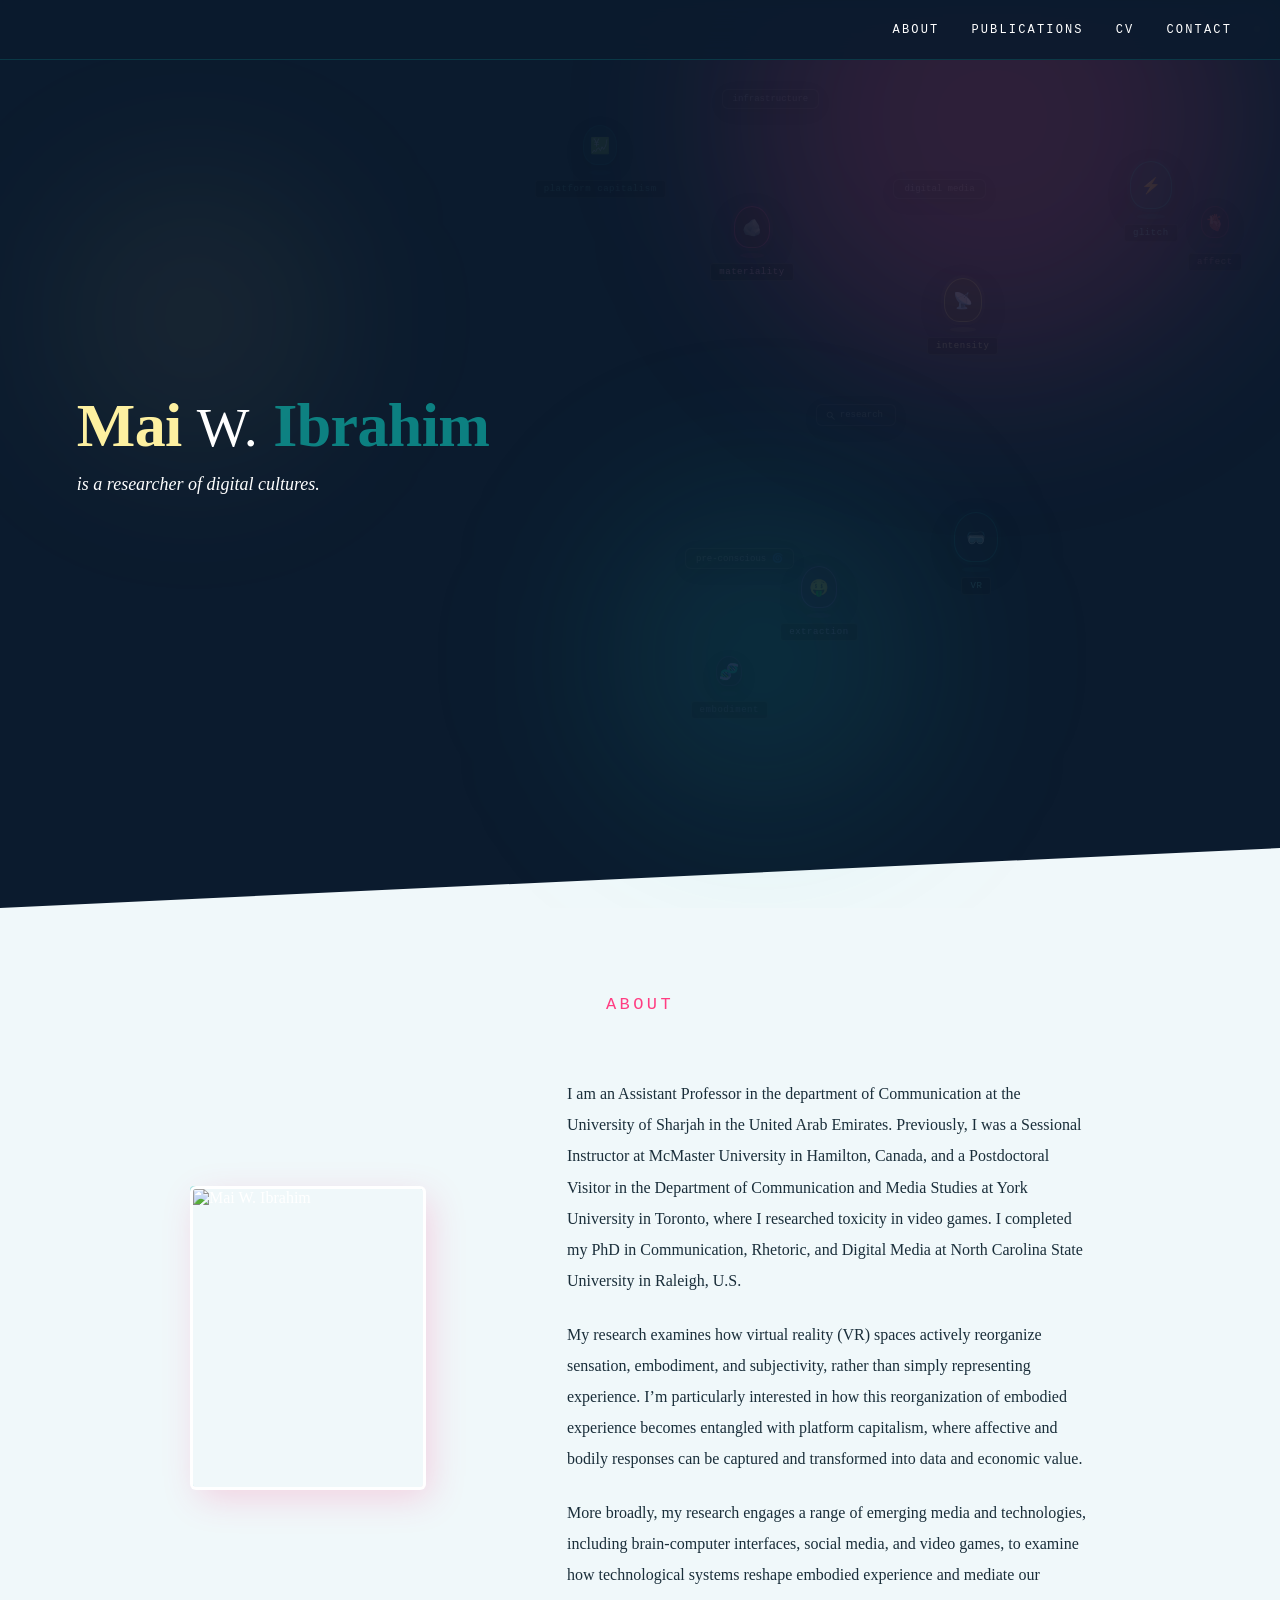
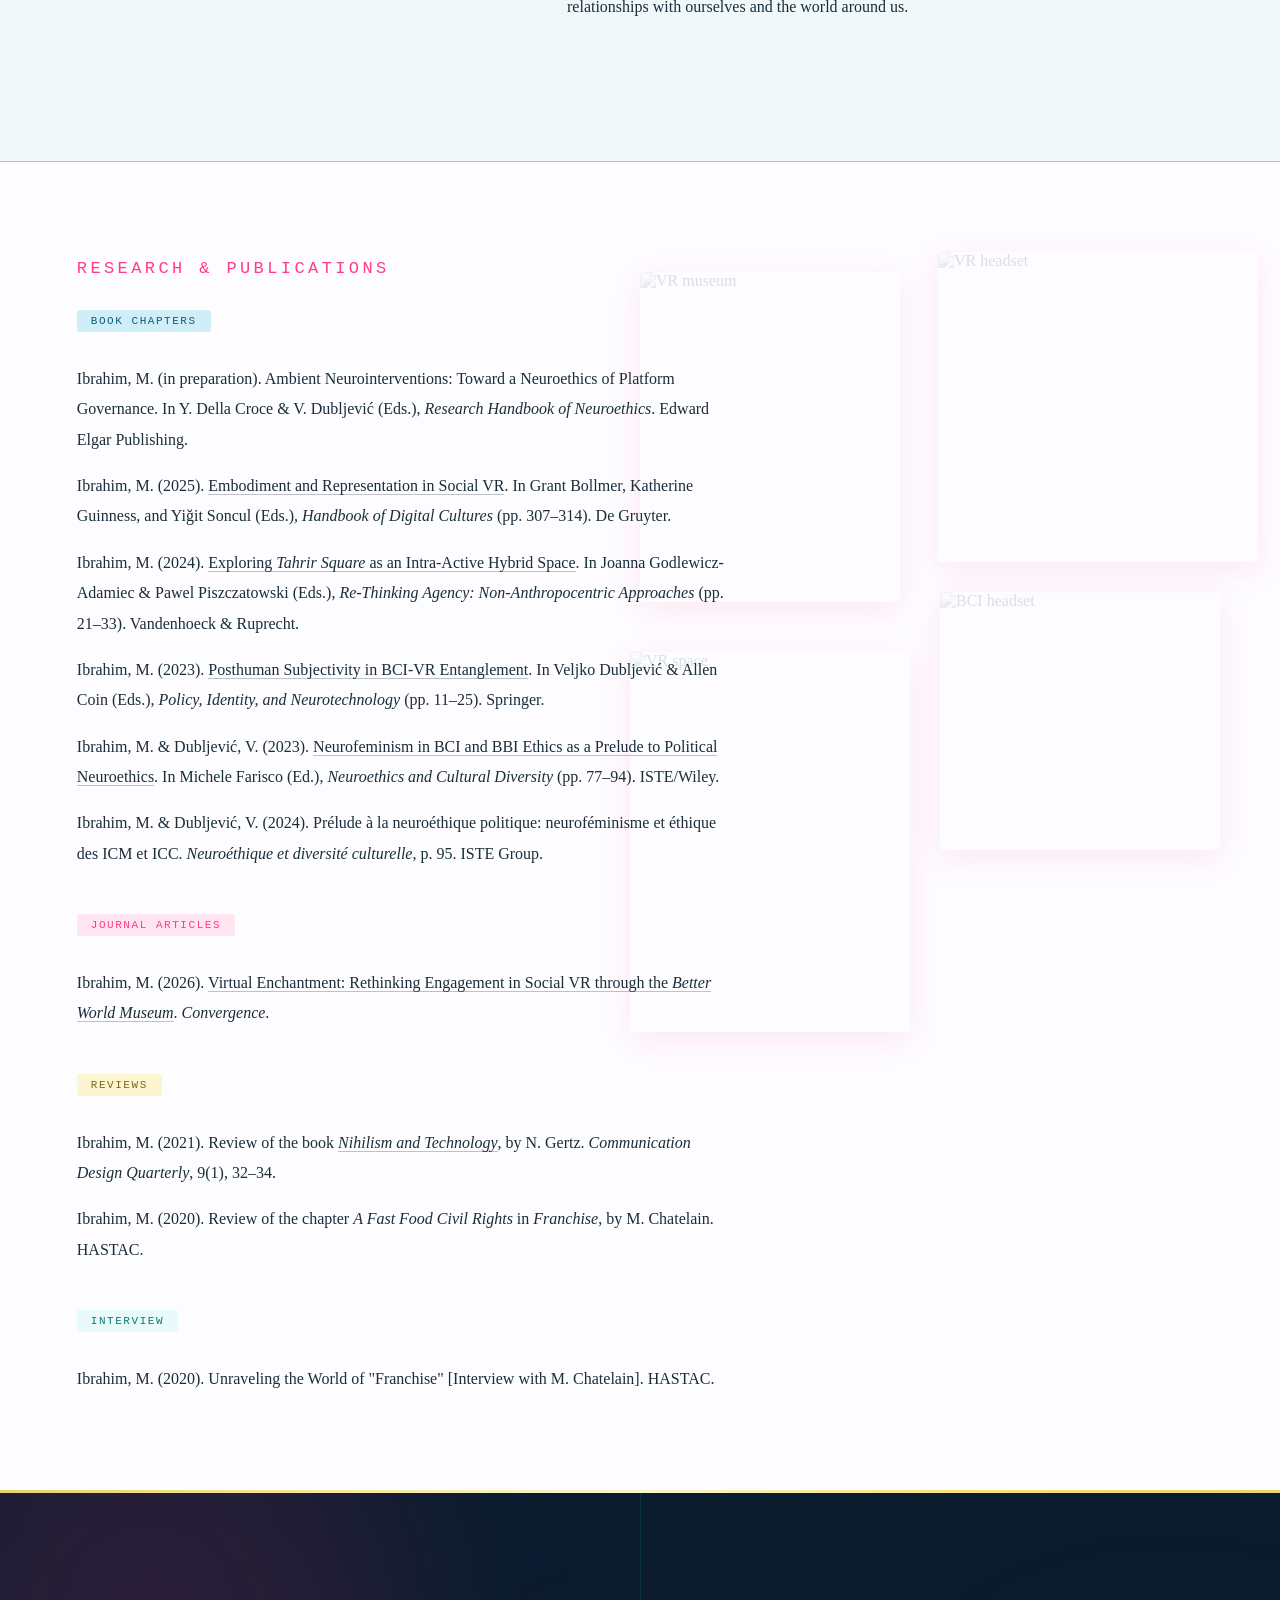
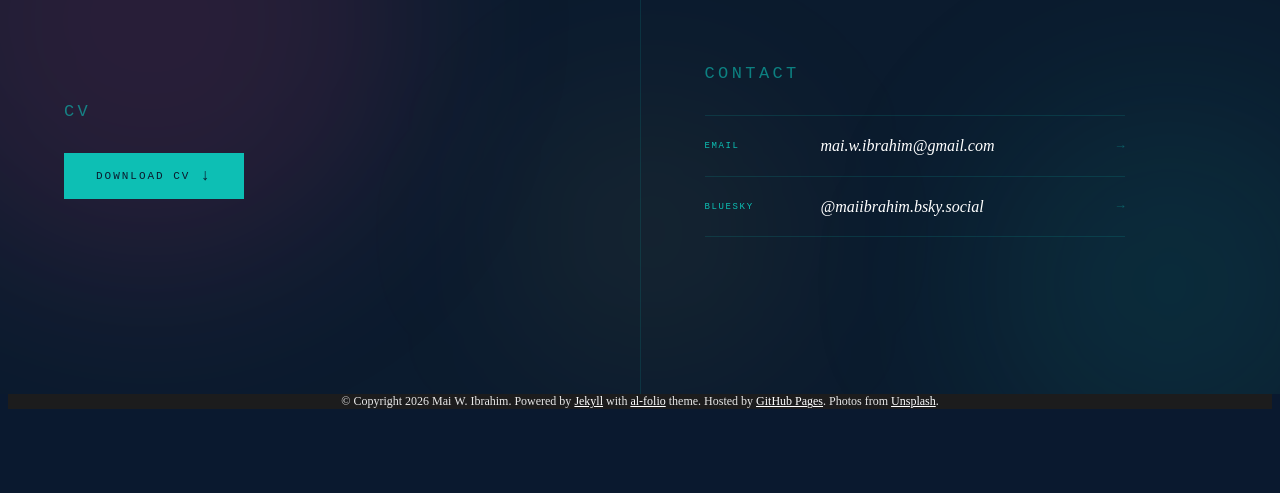
==== commit 682dd960: "Deploying to gh-pages from @ maiwibrahim/maiwibrahim.github.io@c7d78fe5706251ab6ef9509f220fbf3693705" ====
--- a/index.html
+++ b/index.html
@@ -1,6 +1,6 @@
 <!DOCTYPE html> <html lang="en"> <head> <meta http-equiv="Content-Type" content="text/html; charset=UTF-8"> <meta charset="utf-8"> <meta name="viewport" content="width=device-width, initial-scale=1, shrink-to-fit=no"> <meta http-equiv="X-UA-Compatible" content="IE=edge"> <title> Mai W. Ibrahim </title> <meta name="author" content="Mai W. Ibrahim"> <meta name="description" content="Academic Website"> <meta name="keywords" content="jekyll, jekyll-theme, academic-website, portfolio-website"> <meta http-equiv="Content-Security-Policy" content="default-src 'self'; script-src 'self' 'unsafe-inline' https:; style-src 'self' 'unsafe-inline' https:; img-src 'self' data: https:; font-src 'self' data: https:; media-src 'self' https:; frame-src 'self' https:; connect-src 'self' https:;"> <link rel="stylesheet" href="/assets/css/bootstrap.min.css?v=a4b3f509e79c54a512b890d73235ef04"> <link rel="stylesheet" href="https://cdn.jsdelivr.net/npm/mdbootstrap@4.20.0/css/mdb.min.css" integrity="sha256-jpjYvU3G3N6nrrBwXJoVEYI/0zw8htfFnhT9ljN3JJw=" crossorigin="anonymous"> <link defer rel="stylesheet" href="/assets/css/academicons.min.css?v=f0b7046b84e425c55f3463ac249818f5"> <link defer rel="stylesheet" href="/assets/css/scholar-icons.css?v=62b2ac103a88034e6882a5be5f3e2772"> <link defer rel="stylesheet" type="text/css" href="https://fonts.googleapis.com/css?family=Roboto:300,400,500,700|Roboto+Slab:100,300,400,500,700|Material+Icons&amp;display=swap"> <link defer rel="stylesheet" href="/assets/css/jekyll-pygments-themes-github.css?v=591dab5a4e56573bf4ef7fd332894c99" media="" id="highlight_theme_light"> <link rel="shortcut icon" href="data:image/svg+xml,&lt;svg%20xmlns=%22http://www.w3.org/2000/svg%22%20viewBox=%220%200%20100%20100%22&gt;&lt;text%20y=%22.9em%22%20font-size=%2290%22&gt;%E2%9A%9B%EF%B8%8F&lt;/text&gt;&lt;/svg&gt;"> <link rel="stylesheet" href="/assets/css/main.css?v=d41d8cd98f00b204e9800998ecf8427e"> <link rel="canonical" href="https://maiwibrahim.github.io/"> </head> <body class=" "> <header> <nav id="navbar" class="navbar navbar-light navbar-expand-sm sticky-top" role="navigation"> <div class="container"> <button class="navbar-toggler collapsed ml-auto" type="button" data-toggle="collapse" data-target="#navbarNav" aria-controls="navbarNav" aria-expanded="false" aria-label="Toggle navigation"> <span class="sr-only">Toggle navigation</span> <span class="icon-bar top-bar"></span> <span class="icon-bar middle-bar"></span> <span class="icon-bar bottom-bar"></span> </button> <div class="collapse navbar-collapse text-right" id="navbarNav"> <ul class="navbar-nav ml-auto flex-nowrap"> <li class="nav-item active"> <a class="nav-link" href="/"> <span class="sr-only">(current)</span> </a> </li> </ul> </div> </div> </nav> </header> <div class="container mt-5" role="main"> <div class="post"> <header class="post-header"> <h1 class="post-title" style="display:none;"></h1> <p class="desc"></p> </header> <article> <div class="clearfix"> <style>@import url('https://fonts.googleapis.com/css2?family=DM+Serif+Display:ital@0;1&family=Playfair+Display:wght@300;400&family=Space+Mono:wght@400;700&family=Lora:ital,wght@0,300;0,400;0,500;1,400&display=swap');:root{--hero-bg:#0b1b2e;--navy:#0f2540;--navy-soft:#1a3a5c;--teal:#0dbfb4;--teal-soft:#35d4ca;--teal-muted:#80e8e3;--pink:#ff3d82;--pink-soft:#ff6fa3;--pink-muted:#ffaac9;--yellow:#f5e27a;--yellow-soft:#f9edaa;--yellow-muted:#fdf4d0}body{overflow-x:hidden}.container,.container-fluid,.container-md,main,#main-content,.col,.col-md,.row,.wrapper,.post,.profile{max-width:100%!important;width:100%!important;padding:0!important;margin:0!important;float:none!important}.page{font-family:'Lora',Georgia,serif;width:100vw;position:relative;left:50%;margin-left:-50vw;overflow-x:hidden}.page *,.page *::before,.page *::after{box-sizing:border-box}.post{padding:0!important;margin:0!important}article{padding:0!important;margin:0!important}.post-header{display:none!important}.navbar,nav.navbar{display:none!important}.p-name,.sidebar-header,.profile-name{display:none!important}.scroll-bar{position:fixed;top:0;left:0;height:2px;width:0;background:linear-gradient(90deg,var(--yellow),var(--yellow-soft),var(--yellow-muted),var(--yellow-soft),var(--yellow));z-index:999999;transition:width .05s linear;pointer-events:none;box-shadow:0 0 6px rgba(245,226,122,.70)}.site-nav{position:fixed;top:0;left:0;right:0;z-index:99999;background:rgba(11,27,46,.92);backdrop-filter:blur(14px);display:flex;gap:2rem;align-items:center;justify-content:flex-end;height:60px;padding:0 3rem;border-bottom:.5px solid rgba(13,191,180,.18)}.site-nav a{font-family:'Space Mono',monospace;font-size:12px;color:#fff;text-decoration:none;letter-spacing:.18em;text-transform:uppercase;transition:color .2s}.site-nav a:hover{color:var(--teal-soft)}.hero{background:var(--hero-bg);min-height:100vh;width:100vw;display:flex;align-items:center;padding:60px 6vw 80px;position:relative;overflow:hidden}.hero-blob{position:absolute;border-radius:50%;filter:blur(90px);pointer-events:none;z-index:1}.hero-blob-a{width:500px;height:500px;background:rgba(255,61,130,.14);top:-140px;right:3%}.hero-blob-b{width:320px;height:320px;background:rgba(13,191,180,.12);bottom:10%;right:28%}.hero-blob-c{width:260px;height:260px;background:rgba(245,226,122,.07);top:20%;left:5%}.ui-dots{position:absolute;top:18px;right:20px;display:flex;gap:5px;z-index:10}.ui-dots span{width:6px;height:6px;border-radius:50%}.av{position:absolute;display:flex;flex-direction:column;align-items:center;gap:5px;z-index:5;opacity:0;transform:translateY(14px);transition:opacity .7s ease,transform .7s ease}.av.visible{opacity:.10;transform:translateY(0)}.av.ghost-av.visible{opacity:.08;transform:translateY(0)}.av-body{border-radius:50% 50% 40% 40%;display:flex;align-items:center;justify-content:center;font-size:16px}.av-shadow{border-radius:50%;height:5px}.av-label{font-family:'Space Mono',monospace;font-size:9px;letter-spacing:.06em;font-weight:400;background:rgba(0,0,0,.68);padding:3px 8px;border-radius:3px;white-space:nowrap;border:.5px solid rgba(255,255,255,.12);transition:color .25s,border-color .25s,background .25s}.av.visible:hover,.av.ghost-av.visible:hover{opacity:1!important;transform:translateY(-6px) scale(1.08);transition:opacity .25s ease,transform .25s ease;z-index:20;cursor:default}.av.visible:hover .av-body,.av.ghost-av.visible:hover .av-body{filter:drop-shadow(0 0 10px rgba(255,255,255,.22))}.av.visible:hover .av-label,.av.ghost-av.visible:hover .av-label{background:rgba(0,0,0,.88);border-color:rgba(255,255,255,.38);color:#fff!important;letter-spacing:.10em}.float-tag{position:absolute;z-index:6;opacity:0;transform:translateY(14px);transition:opacity .25s ease,transform .25s ease,background .25s,border-color .25s,color .25s,box-shadow .25s;font-family:'Space Mono',monospace;font-size:9px;font-weight:400;background:rgba(8,18,28,.78);border:.5px solid rgba(255,255,255,.22);color:rgba(255,255,255,.65);white-space:nowrap;border-radius:6px;padding:4px 10px;box-shadow:0 4px 18px rgba(0,0,0,.72);cursor:default}.float-tag.visible{opacity:.08;transform:translateY(0)}.float-tag.with-icon{display:inline-flex;align-items:center;gap:5px;padding:5px 12px 5px 9px}.float-tag.visible:hover{opacity:1!important;transform:translateY(-4px) scale(1.06);background:rgba(0,0,0,.92);border-color:rgba(255,255,255,.50);color:#fff;box-shadow:0 6px 24px rgba(0,0,0,.88),0 0 12px rgba(255,255,255,.08);z-index:20;letter-spacing:.12em}.hero-content{position:relative;z-index:10;display:flex;flex-direction:column;gap:14px;max-width:600px}.hero-name{font-family:'DM Serif Display',Georgia,serif;font-size:clamp(32px,5.4vw,62px);font-weight:400;line-height:.92;white-space:nowrap;letter-spacing:-.01em;margin:0;display:flex;align-items:baseline}.hero-name .first{color:#fdf0a0;font-weight:700}.hero-name .mid{color:#fff;font-family:'Playfair Display',Georgia,serif;font-weight:300;font-size:.90em;line-height:1;vertical-align:baseline;display:inline-block;padding:0 .05em}
 .hero-name .last{color:rgba(13,191,180,.62);font-weight:700}.hero-desc{font-size:clamp(14px,2vw,18px);color:#fff;font-style:italic;line-height:1.6;margin:0}.about-section{background:#f0f8fa;width:100vw;padding:130px max(2.5rem,6vw) 140px;clip-path:polygon(0 60px,100% 0,100% 100%,0 100%);margin-top:-60px;min-height:100vh;display:flex;flex-direction:column;justify-content:center;align-items:center;position:relative}.section-label{font-size:17px;letter-spacing:.2em;text-transform:uppercase;color:var(--pink);margin-bottom:2.5rem;font-style:normal;font-family:'Space Mono',monospace;text-align:center;width:100%}.about-inner{display:flex;gap:9rem;align-items:center;justify-content:center;flex-wrap:wrap;position:relative}.about-img-wrap{flex-shrink:0;transform:none;position:relative;align-self:center}.about-img{width:230px;height:298px;object-fit:cover;object-position:top;display:block;border-radius:3px;box-shadow:0 0 0 3px #fff,6px 10px 36px rgba(255,61,130,.22),-2px -2px 0 1px rgba(13,191,180,.35)}.text-col{display:flex;flex-direction:column;gap:1.4rem;max-width:520px;transform:none;min-width:280px;padding-top:24px}.about-text{font-size:16px;line-height:1.95;color:#1a2e3a;margin:0}@keyframes floatA{0%,100%{transform:translateY(0) rotate(-3deg)}50%{transform:translateY(-18px) rotate(-3deg)}}@keyframes floatB{0%,100%{transform:translateY(0) rotate(2deg)}50%{transform:translateY(-14px) rotate(2deg)}}@keyframes floatC{0%,100%{transform:translateY(0) rotate(-1.5deg)}50%{transform:translateY(-20px) rotate(-1.5deg)}}@keyframes floatD{0%,100%{transform:translateY(0) rotate(4deg)}50%{transform:translateY(-12px) rotate(4deg)}}.pubs-section{background:#fdfcff;min-height:100vh;width:100vw;color:#1a2e3a;margin-top:0;clip-path:polygon(0 0,100% 0,100% 100%,0 100%);padding:80px max(2.5rem,6vw) 6rem;position:relative;overflow:hidden}.pubs-section *{color:#1a2e3a}.pubs-section a{color:#1a2e3a!important;border-bottom:.5px solid rgba(26,46,58,.28);text-decoration:none}.pubs-section a:hover{color:var(--pink)!important;border-bottom-color:var(--pink)}.pubs-section .section-label{color:var(--pink);margin-bottom:2rem;text-align:left;font-size:17px}.pub-img-float{position:absolute;z-index:2;overflow:hidden;border-radius:4px;box-shadow:0 8px 32px rgba(255,61,130,.1);cursor:pointer}.pub-img-float img{width:100%;height:100%;object-fit:cover;display:block;opacity:.14;filter:grayscale(10%);transition:opacity .45s ease,transform .45s ease}.pub-img-float:hover img{opacity:.88;transform:scale(1.04)}.pub-img-a{width:320px;height:310px;top:90px;right:22px;animation:floatA 8s ease-in-out infinite}.pub-img-a img{object-fit:cover;object-position:top center}.pub-img-c{width:280px;height:380px;top:490px;right:370px;animation:floatC 9s ease-in-out infinite;background:transparent}.pub-img-c img{object-fit:cover;object-position:center;background:transparent}.pub-img-d{width:280px;height:258px;top:430px;right:60px;animation:floatD 7s ease-in-out infinite}.pub-img-b{width:260px;height:330px;top:110px;right:380px;animation:floatB 10s ease-in-out infinite}.pub-content{position:relative;z-index:10;max-width:660px}.pub-type-block{margin-bottom:2.8rem}.pub-type-block:last-child{margin-bottom:0}.pub-type-label{font-size:11px;font-weight:500;letter-spacing:.14em;text-transform:uppercase;margin-bottom:1rem;padding:5px 14px;display:inline-block;border-radius:3px;font-family:'Space Mono',monospace}.type-chapters .pub-type-label{background:#d0eef8;color:#0a5e78}.type-articles .pub-type-label{background:#ffe5ef;color:var(--pink)}.type-reviews .pub-type-label{background:#fdf4d0;color:#7a6820}.type-interview .pub-type-label{background:#e8faf9;color:#0a7a74}.pub-entry{font-size:16px;line-height:1.9;color:#1a2e3a;margin-bottom:.9rem;font-family:'Lora',serif}.pub-entry:last-child{margin-bottom:0}.pub-entry em{font-style:italic}.pub-entry a{color:inherit;text-decoration:none;border-bottom:.5px solid rgba(26,46,58,.28)}.pub-entry a:hover{border-bottom-color:var(--pink);color:var(--pink)!important}.cv-contact-section{background:#0b1b2e;min-height:56vh;width:100vw;display:grid;grid-template-columns:1fr 1px 1fr;position:relative;overflow:hidden}.cv-blob{position:absolute;border-radius:50%;filter:blur(90px);pointer-events:none;z-index:0}.cv-blob-a{width:500px;height:500px;background:rgba(255,61,130,.12);top:-120px;left:-100px}.cv-blob-b{width:380px;height:380px;background:rgba(13,191,180,.1);bottom:-80px;right:-80px}.cv-blob-c{width:280px;height:280px;background:rgba(245,226,122,.05);top:40%;left:40%}.cv-top-stripe{position:absolute;top:0;left:0;right:0;height:3px;background:linear-gradient(90deg,#e8d46a,#f5e89a,#fdf4d0,#f5e27a,#e8d46a);z-index:10}.cv-divider{background:rgba(13,191,180,.14);align-self:stretch;position:relative;z-index:2}.cv-panel{display:flex;flex-direction:column;justify-content:center;align-items:flex-start;padding:3.5rem max(2rem,5vw);position:relative;z-index:2}.cv-panel .section-label{color:rgba(13,191,180,.62);text-align:left;margin-bottom:2rem;font-size:17px}
-.cv-download{font-family:'Space Mono',monospace;font-size:11px;letter-spacing:.18em;text-transform:uppercase;color:#0b1b2e;background:var(--teal);text-decoration:none;padding:14px 32px;display:inline-flex;align-items:center;gap:10px;transition:background .2s;width:fit-content}.cv-download:hover{background:var(--teal-soft);color:#0b1b2e}.cv-download::after{content:'↓';font-size:16px}.contact-panel{display:flex;flex-direction:column;justify-content:center;align-items:flex-start;padding:3.5rem max(2rem,5vw);position:relative;z-index:2}.contact-panel .section-label{color:rgba(13,191,180,.62);text-align:left;margin-bottom:2rem;font-size:17px}.contact-grid{display:flex;flex-direction:column;gap:0;max-width:420px;width:100%}.contact-row{display:flex;align-items:center;justify-content:space-between;padding:1.3rem 0;border-bottom:.5px solid rgba(13,191,180,.15);text-decoration:none;transition:padding-left .25s,color .2s}.contact-row:first-child{border-top:.5px solid rgba(13,191,180,.15)}.contact-row:hover{padding-left:.65rem}.contact-label{font-family:'Space Mono',monospace;font-size:9px;letter-spacing:.18em;text-transform:uppercase;color:var(--teal);min-width:100px}.contact-value{font-family:'Lora',serif;font-size:16px;font-style:italic;color:#fff;flex:1;padding:0 1rem}.contact-arrow{font-family:'Space Mono',monospace;font-size:13px;color:rgba(13,191,180,.36);transition:transform .2s,color .2s}.contact-row:hover .contact-arrow{transform:translateX(5px);color:var(--teal-soft)}.contact-row:hover .contact-value{color:var(--teal-muted)}@media(max-width:640px){.site-nav{justify-content:flex-start;padding:0 1.5rem;gap:1.25rem;height:56px}.site-nav a{font-size:10px}.hero{padding:56px 1.5rem 60px;align-items:center;min-height:100svh}.hero-name{white-space:normal}.hero-content{max-width:55%}.av,.float-tag{display:flex}.float-tag{display:inline-flex}.av .av-body{font-size:13px}.av .av-label{font-size:7px}.about-section{clip-path:polygon(0 30px,100% 0,100% 100%,0 100%);padding:80px 1.5rem 80px;margin-top:-30px}.about-inner{flex-direction:column;align-items:center;gap:2.5rem}.about-img-wrap{transform:none}.about-img{width:190px;height:246px}.text-col{transform:none;max-width:100%;min-width:unset}.about-text{font-size:15px}.section-label{font-size:15px}.pubs-section{padding-top:60px}.pub-entry{font-size:15px}.pub-img-float{display:none}.cv-contact-section{grid-template-columns:1fr;min-height:auto}.cv-divider{display:none}.cv-panel{padding:3rem 1.5rem 2rem}.contact-panel{padding:1.5rem 1.5rem 3rem}.contact-value{font-size:14px}}@media(max-width:900px) and (min-width:641px){.pub-img-a{width:200px;height:194px;right:14px;top:100px}.pub-img-d{width:175px;height:161px;top:330px;right:38px}.pub-img-b{width:162px;height:206px;top:100px;right:238px}.pub-img-c{width:175px;height:237px;top:350px;right:231px}}</style> <div class="page"> <div class="scroll-bar" id="scrollBar"></div> <nav class="site-nav"> <a href="#about">About</a> <a href="#publications">Publications</a> <a href="#cv">CV</a> <a href="#contact">Contact</a> </nav> <div class="hero" id="hero"> <div class="hero-blob hero-blob-a"></div> <div class="hero-blob hero-blob-b"></div> <div class="hero-blob hero-blob-c"></div> <div class="ui-dots"> <span style="background:var(--teal);"></span> <span style="background:var(--pink);"></span> <span style="background:var(--yellow);"></span> </div> <div class="av ghost-av" id="av1" style="top:17%;right:8%;"> <div class="av-body" style="width:42px;height:48px;background:rgba(8,52,58,.80);border:1px solid rgba(13,191,180,.55);box-shadow:0 0 0 3px rgba(13,191,180,.08),0 8px 32px rgba(0,0,0,.88);">⚡</div> <div class="av-shadow" style="width:28px;background:rgba(13,191,180,.16);"></div> <div class="av-label" style="color:rgba(128,232,227,.80);">glitch</div> </div> <div class="av" id="av2" style="top:30%;right:22%;"> <div class="av-body" style="width:38px;height:44px;background:rgba(52,48,8,.80);border:1px solid rgba(245,226,122,.55);box-shadow:0 0 0 3px rgba(245,226,122,.08),0 8px 32px rgba(0,0,0,.88);">📡</div> <div class="av-shadow" style="width:26px;background:rgba(245,226,122,.14);"></div> <div class="av-label" style="color:rgba(249,237,170,.80);">intensity</div> </div> <div class="float-tag" id="tag1" style="top:19%;right:23%;">digital media</div> <div class="av" id="av3" style="top:22%;right:38%;"> <div class="av-body" style="width:36px;height:42px;background:rgba(52,8,24,.80);border:1px solid rgba(255,61,130,.55);box-shadow:0 0 0 3px rgba(255,61,130,.08),0 8px 32px rgba(0,0,0,.88);">🪨</div> <div class="av-shadow" style="width:24px;background:rgba(255,61,130,.14);"></div> <div class="av-label" style="color:rgba(255,170,201,.80);">materiality</div> </div> <div class="float-tag with-icon" id="tag2" style="top:44%;right:30%;"> <svg width="9" height="9" viewbox="0 0 12 12" fill="none" xmlns="http://www.w3.org/2000/svg" style="flex-shrink:0;"> <circle cx="5" cy="5" r="3.4" stroke="rgba(255,255,255,0.60)" stroke-width="1.3"></circle> <line x1="7.4" y1="7.4" x2="11" y2="11" stroke="rgba(255,255,255,0.60)" stroke-width="1.4" stroke-linecap="round"></line> </svg> research </div> <div class="av" id="av5" style="top:62%;right:33%;"> <div class="av-body" style="width:36px;height:42px;background:rgba(30,8,52,.80);border:1px solid rgba(160,90,230,.55);box-shadow:0 0 0 3px rgba(160,90,230,.08),0 8px 32px rgba(0,0,0,.88);">🤑</div> <div class="av-shadow" style="width:24px;background:rgba(160,80,230,.14);"></div> <div class="av-label" style="color:rgba(200,160,240,.80);">extraction</div> </div> <div class="av ghost-av" id="gv2" style="top:22%;right:3%;"> <div class="av-body" style="width:28px;height:32px;background:rgba(40,10,30,.92);border:1px solid rgba(255,61,130,.28);box-shadow:0 6px 24px rgba(0,0,0,.78);">🫀</div> <div class="av-shadow" style="width:18px;background:rgba(255,61,130,.08);"></div> <div class="av-label" style="color:rgba(255,170,201,.55);">affect</div> </div> <div class="av ghost-av" id="gv3" style="top:13%;right:48%;"> <div class="av-body" style="width:34px;height:40px;background:rgba(8,40,50,.92);border:1px solid rgba(13,191,180,.26);box-shadow:0 6px 24px rgba(0,0,0,.78);">💹</div> <div class="av-shadow" style="width:22px;background:rgba(13,191,180,.08);"></div> <div class="av-label" style="color:rgba(128,232,227,.52);">platform capitalism</div> </div> <div class="av" id="gv4" style="top:56%;right:22%;"> <div class="av-body" style="width:44px;height:50px;background:rgba(10,28,46,.80);border:1px solid rgba(13,191,180,.50);box-shadow:0 0 0 3px rgba(13,191,180,.08),0 8px 32px rgba(0,0,0,.88);">🥽</div> <div class="av-shadow" style="width:28px;background:rgba(13,191,180,.14);"></div> <div class="av-label" style="color:rgba(128,232,227,.80);">VR</div> </div> <div class="av ghost-av" id="gv5" style="top:72%;right:40%;"> <div class="av-body" style="width:26px;height:30px;background:rgba(20,8,40,.92);border:1px solid rgba(160,90,230,.26);box-shadow:0 6px 20px rgba(0,0,0,.78);">🧬</div> <div class="av-shadow" style="width:16px;background:rgba(160,80,230,.08);"></div> <div class="av-label" style="color:rgba(200,160,240,.52);">embodiment</div> </div> <div class="float-tag" id="gtag1" style="top:9%;right:36%;opacity:0;">infrastructure</div> <div class="float-tag" id="gtag2" style="top:60%;right:38%;opacity:0;">pre-conscious 🌀</div> <div class="hero-content"> <h1 class="hero-name"> <span class="first">Mai</span><span class="mid"> W. </span><span class="last">Ibrahim</span> </h1> <p class="hero-desc">is a researcher of digital cultures.</p> </div> </div> <div class="about-section" id="about"> <p class="section-label">About</p> <div class="about-inner"> <div class="about-img-wrap"> <img class="about-img" src="/assets/img/prof_pic.jpg" alt="Mai W. Ibrahim"> </div> <div class="text-col"> <p class="about-text">I am an Assistant Professor in the department of Communication at the University of Sharjah in the United Arab Emirates. Previously, I was a Sessional Instructor at McMaster University in Hamilton, Canada, and a Postdoctoral Visitor in the Department of Communication and Media Studies at York University in Toronto, where I researched toxicity in video games. I completed my PhD in Communication, Rhetoric, and Digital Media at North Carolina State University in Raleigh, U.S.</p> <p class="about-text">My research examines how virtual reality (VR) spaces actively reorganize sensation, embodiment, and subjectivity, rather than simply representing experience. I’m particularly interested in how this reorganization of embodied experience becomes entangled with platform capitalism, where affective and bodily responses can be captured and transformed into data and economic value.</p> <p class="about-text">More broadly, my research engages a range of emerging media and technologies, including brain-computer interfaces, social media, and video games, to examine how technological systems reshape embodied experience and mediate our relationships with ourselves and the world around us.</p> </div> </div> </div> <div class="pubs-section" id="publications"> <div class="pub-img-float pub-img-a"><img src="/assets/img/vr-headset.jpg" alt="VR headset"></div> <div class="pub-img-float pub-img-b"><img src="/assets/img/vr-museum.jpg" alt="VR museum"></div> <div class="pub-img-float pub-img-c"><img src="/assets/img/vr-space.jpg" alt="VR space"></div> <div class="pub-img-float pub-img-d"><img src="/assets/img/bci-headset.jpg" alt="BCI headset"></div> <div class="pub-content"> <p class="section-label">Research &amp; Publications</p> <div class="pub-type-block type-chapters"> <span class="pub-type-label">Book Chapters</span> <p class="pub-entry">Ibrahim, M. W. (in preparation). Ambient Neurointerventions: Toward a Neuroethics of Platform Governance. In Y. Della Croce &amp; V. Dubljević (Eds.), <em>Research Handbook of Neuroethics</em>. Edward Elgar Publishing.</p> <p class="pub-entry">Ibrahim, M. (2025). <a href="/assets/pdf/embodiment-social-vr.pdf" target="_blank">Embodiment and Representation in Social VR</a>. In Grant Bollmer, Katherine Guinness, and Yiğit Soncul (Eds.), <em>Handbook of Digital Cultures</em> (pp. 307–314). De Gruyter.</p> <p class="pub-entry">Ibrahim, M. (2024). <a href="/assets/pdf/tahrir-square.pdf" target="_blank">Exploring <em>Tahrir Square</em> as an Intra-Active Hybrid Space</a>. In Joanna Godlewicz-Adamiec &amp; Pawel Piszczatowski (Eds.), <em>Re-Thinking Agency: Non-Anthropocentric Approaches</em> (pp. 21–33). Vandenhoeck &amp; Ruprecht.</p> <p class="pub-entry">Ibrahim, M. (2023). <a href="/assets/pdf/posthuman-bci-vr.pdf" target="_blank">Posthuman Subjectivity in BCI-VR Entanglement</a>. In Veljko Dubljević &amp; Allen Coin (Eds.), <em>Policy, Identity, and Neurotechnology</em> (pp. 11–25). Springer.</p> <p class="pub-entry">Ibrahim, M. &amp; Dubljević, V. (2023). <a href="/assets/pdf/neurofeminism-bci.pdf" target="_blank">Neurofeminism in BCI and BBI Ethics as a Prelude to Political Neuroethics</a>. In Michele Farisco (Ed.), <em>Neuroethics and Cultural Diversity</em> (pp. 77–94). ISTE/Wiley.</p> <p class="pub-entry">Ibrahim, M. &amp; Dubljević, V. (2024). Prélude à la neuroéthique politique: neuroféminisme et éthique des ICM et ICC. <em>Neuroéthique et diversité culturelle</em>, p. 95. ISTE Group.</p> </div> <div class="pub-type-block type-articles"> <span class="pub-type-label">Journal Articles</span> <p class="pub-entry">Ibrahim, M. (2026). <a href="https://journals.sagepub.com/doi/10.1177/13548565261460295?int.sj-abstract.similar-articles.6" target="_blank" rel="external nofollow noopener">Virtual Enchantment: Rethinking Engagement in Social VR through the <em>Better World Museum</em></a>. <em>Convergence</em>.</p> </div> <div class="pub-type-block type-reviews"> <span class="pub-type-label">Reviews</span> <p class="pub-entry">Ibrahim, M. (2021). Review of the book <a href="/assets/pdf/nihilism-review.pdf" target="_blank"><em>Nihilism and Technology</em></a>, by N. Gertz. <em>Communication Design Quarterly</em>, 9(1), 32–34.</p> <p class="pub-entry">Ibrahim, M. (2020). Review of the chapter <em>A Fast Food Civil Rights</em> in <em>Franchise</em>, by M. Chatelain. HASTAC.</p> </div> <div class="pub-type-block type-interview"> <span class="pub-type-label">Interview</span> <p class="pub-entry">Ibrahim, M. (2020). Unraveling the World of "Franchise" [Interview with M. Chatelain]. HASTAC.</p> </div> </div> </div> <div class="cv-contact-section" id="cv"> <div class="cv-top-stripe"></div> <div class="cv-blob cv-blob-a"></div> <div class="cv-blob cv-blob-b"></div> <div class="cv-blob cv-blob-c"></div> <div class="cv-panel"> <p class="section-label">CV</p> <a class="cv-download" href="/assets/pdf/cv.pdf" target="_blank">Download CV</a> </div> <div class="cv-divider"></div> <div class="contact-panel" id="contact"> <p class="section-label">Contact</p> <div class="contact-grid"> <a class="contact-row" href="mailto:mai.w.ibrahim@gmail.com"> <span class="contact-label">Email</span> <span class="contact-value">mai.w.ibrahim@gmail.com</span> <span class="contact-arrow">→</span> </a> <a class="contact-row" href="https://bsky.app/profile/maiibrahim.bsky.social" target="_blank" rel="external nofollow noopener"> <span class="contact-label">Bluesky</span> <span class="contact-value">@maiibrahim.bsky.social</span> <span class="contact-arrow">→</span> </a> </div> </div> </div> </div> <script>
+.cv-download{font-family:'Space Mono',monospace;font-size:11px;letter-spacing:.18em;text-transform:uppercase;color:#0b1b2e;background:var(--teal);text-decoration:none;padding:14px 32px;display:inline-flex;align-items:center;gap:10px;transition:background .2s;width:fit-content}.cv-download:hover{background:var(--teal-soft);color:#0b1b2e}.cv-download::after{content:'↓';font-size:16px}.contact-panel{display:flex;flex-direction:column;justify-content:center;align-items:flex-start;padding:3.5rem max(2rem,5vw);position:relative;z-index:2}.contact-panel .section-label{color:rgba(13,191,180,.62);text-align:left;margin-bottom:2rem;font-size:17px}.contact-grid{display:flex;flex-direction:column;gap:0;max-width:420px;width:100%}.contact-row{display:flex;align-items:center;justify-content:space-between;padding:1.3rem 0;border-bottom:.5px solid rgba(13,191,180,.15);text-decoration:none;transition:padding-left .25s,color .2s}.contact-row:first-child{border-top:.5px solid rgba(13,191,180,.15)}.contact-row:hover{padding-left:.65rem}.contact-label{font-family:'Space Mono',monospace;font-size:9px;letter-spacing:.18em;text-transform:uppercase;color:var(--teal);min-width:100px}.contact-value{font-family:'Lora',serif;font-size:16px;font-style:italic;color:#fff;flex:1;padding:0 1rem}.contact-arrow{font-family:'Space Mono',monospace;font-size:13px;color:rgba(13,191,180,.36);transition:transform .2s,color .2s}.contact-row:hover .contact-arrow{transform:translateX(5px);color:var(--teal-soft)}.contact-row:hover .contact-value{color:var(--teal-muted)}@media(max-width:640px){.site-nav{justify-content:flex-start;padding:0 1.5rem;gap:1.25rem;height:56px}.site-nav a{font-size:10px}.hero{padding:56px 1.5rem 60px;align-items:center;min-height:100svh}.hero-name{white-space:normal}.hero-content{max-width:55%}.av,.float-tag{display:flex}.float-tag{display:inline-flex}.av .av-body{font-size:13px}.av .av-label{font-size:7px}.about-section{clip-path:polygon(0 30px,100% 0,100% 100%,0 100%);padding:80px 1.5rem 80px;margin-top:-30px}.about-inner{flex-direction:column;align-items:center;gap:2.5rem}.about-img-wrap{transform:none}.about-img{width:190px;height:246px}.text-col{transform:none;max-width:100%;min-width:unset}.about-text{font-size:15px}.section-label{font-size:15px}.pubs-section{padding-top:60px}.pub-entry{font-size:15px}.pub-img-float{display:none}.cv-contact-section{grid-template-columns:1fr;min-height:auto}.cv-divider{display:none}.cv-panel{padding:3rem 1.5rem 2rem}.contact-panel{padding:1.5rem 1.5rem 3rem}.contact-value{font-size:14px}}@media(max-width:900px) and (min-width:641px){.pub-img-a{width:200px;height:194px;right:14px;top:100px}.pub-img-d{width:175px;height:161px;top:330px;right:38px}.pub-img-b{width:162px;height:206px;top:100px;right:238px}.pub-img-c{width:175px;height:237px;top:350px;right:231px}}</style> <div class="page"> <div class="scroll-bar" id="scrollBar"></div> <nav class="site-nav"> <a href="#about">About</a> <a href="#publications">Publications</a> <a href="#cv">CV</a> <a href="#contact">Contact</a> </nav> <div class="hero" id="hero"> <div class="hero-blob hero-blob-a"></div> <div class="hero-blob hero-blob-b"></div> <div class="hero-blob hero-blob-c"></div> <div class="ui-dots"> <span style="background:var(--teal);"></span> <span style="background:var(--pink);"></span> <span style="background:var(--yellow);"></span> </div> <div class="av ghost-av" id="av1" style="top:17%;right:8%;"> <div class="av-body" style="width:42px;height:48px;background:rgba(8,52,58,.80);border:1px solid rgba(13,191,180,.55);box-shadow:0 0 0 3px rgba(13,191,180,.08),0 8px 32px rgba(0,0,0,.88);">⚡</div> <div class="av-shadow" style="width:28px;background:rgba(13,191,180,.16);"></div> <div class="av-label" style="color:rgba(128,232,227,.80);">glitch</div> </div> <div class="av" id="av2" style="top:30%;right:22%;"> <div class="av-body" style="width:38px;height:44px;background:rgba(52,48,8,.80);border:1px solid rgba(245,226,122,.55);box-shadow:0 0 0 3px rgba(245,226,122,.08),0 8px 32px rgba(0,0,0,.88);">📡</div> <div class="av-shadow" style="width:26px;background:rgba(245,226,122,.14);"></div> <div class="av-label" style="color:rgba(249,237,170,.80);">intensity</div> </div> <div class="float-tag" id="tag1" style="top:19%;right:23%;">digital media</div> <div class="av" id="av3" style="top:22%;right:38%;"> <div class="av-body" style="width:36px;height:42px;background:rgba(52,8,24,.80);border:1px solid rgba(255,61,130,.55);box-shadow:0 0 0 3px rgba(255,61,130,.08),0 8px 32px rgba(0,0,0,.88);">🪨</div> <div class="av-shadow" style="width:24px;background:rgba(255,61,130,.14);"></div> <div class="av-label" style="color:rgba(255,170,201,.80);">materiality</div> </div> <div class="float-tag with-icon" id="tag2" style="top:44%;right:30%;"> <svg width="9" height="9" viewbox="0 0 12 12" fill="none" xmlns="http://www.w3.org/2000/svg" style="flex-shrink:0;"> <circle cx="5" cy="5" r="3.4" stroke="rgba(255,255,255,0.60)" stroke-width="1.3"></circle> <line x1="7.4" y1="7.4" x2="11" y2="11" stroke="rgba(255,255,255,0.60)" stroke-width="1.4" stroke-linecap="round"></line> </svg> research </div> <div class="av" id="av5" style="top:62%;right:33%;"> <div class="av-body" style="width:36px;height:42px;background:rgba(30,8,52,.80);border:1px solid rgba(160,90,230,.55);box-shadow:0 0 0 3px rgba(160,90,230,.08),0 8px 32px rgba(0,0,0,.88);">🤑</div> <div class="av-shadow" style="width:24px;background:rgba(160,80,230,.14);"></div> <div class="av-label" style="color:rgba(200,160,240,.80);">extraction</div> </div> <div class="av ghost-av" id="gv2" style="top:22%;right:3%;"> <div class="av-body" style="width:28px;height:32px;background:rgba(40,10,30,.92);border:1px solid rgba(255,61,130,.28);box-shadow:0 6px 24px rgba(0,0,0,.78);">🫀</div> <div class="av-shadow" style="width:18px;background:rgba(255,61,130,.08);"></div> <div class="av-label" style="color:rgba(255,170,201,.55);">affect</div> </div> <div class="av ghost-av" id="gv3" style="top:13%;right:48%;"> <div class="av-body" style="width:34px;height:40px;background:rgba(8,40,50,.92);border:1px solid rgba(13,191,180,.26);box-shadow:0 6px 24px rgba(0,0,0,.78);">💹</div> <div class="av-shadow" style="width:22px;background:rgba(13,191,180,.08);"></div> <div class="av-label" style="color:rgba(128,232,227,.52);">platform capitalism</div> </div> <div class="av" id="gv4" style="top:56%;right:22%;"> <div class="av-body" style="width:44px;height:50px;background:rgba(10,28,46,.80);border:1px solid rgba(13,191,180,.50);box-shadow:0 0 0 3px rgba(13,191,180,.08),0 8px 32px rgba(0,0,0,.88);">🥽</div> <div class="av-shadow" style="width:28px;background:rgba(13,191,180,.14);"></div> <div class="av-label" style="color:rgba(128,232,227,.80);">VR</div> </div> <div class="av ghost-av" id="gv5" style="top:72%;right:40%;"> <div class="av-body" style="width:26px;height:30px;background:rgba(20,8,40,.92);border:1px solid rgba(160,90,230,.26);box-shadow:0 6px 20px rgba(0,0,0,.78);">🧬</div> <div class="av-shadow" style="width:16px;background:rgba(160,80,230,.08);"></div> <div class="av-label" style="color:rgba(200,160,240,.52);">embodiment</div> </div> <div class="float-tag" id="gtag1" style="top:9%;right:36%;opacity:0;">infrastructure</div> <div class="float-tag" id="gtag2" style="top:60%;right:38%;opacity:0;">pre-conscious 🌀</div> <div class="hero-content"> <h1 class="hero-name"> <span class="first">Mai</span><span class="mid"> W. </span><span class="last">Ibrahim</span> </h1> <p class="hero-desc">is a researcher of digital cultures.</p> </div> </div> <div class="about-section" id="about"> <p class="section-label">About</p> <div class="about-inner"> <div class="about-img-wrap"> <img class="about-img" src="/assets/img/prof_pic.jpg" alt="Mai W. Ibrahim"> </div> <div class="text-col"> <p class="about-text">I am an Assistant Professor in the department of Communication at the University of Sharjah in the United Arab Emirates. Previously, I was a Sessional Instructor at McMaster University in Hamilton, Canada, and a Postdoctoral Visitor in the Department of Communication and Media Studies at York University in Toronto, where I researched toxicity in video games. I completed my PhD in Communication, Rhetoric, and Digital Media at North Carolina State University in Raleigh, U.S.</p> <p class="about-text">My research examines how virtual reality (VR) spaces actively reorganize sensation, embodiment, and subjectivity, rather than simply representing experience. I’m particularly interested in how this reorganization of embodied experience becomes entangled with platform capitalism, where affective and bodily responses can be captured and transformed into data and economic value.</p> <p class="about-text">More broadly, my research engages a range of emerging media and technologies, including brain-computer interfaces, social media, and video games, to examine how technological systems reshape embodied experience and mediate our relationships with ourselves and the world around us.</p> </div> </div> </div> <div class="pubs-section" id="publications"> <div class="pub-img-float pub-img-a"><img src="/assets/img/vr-headset.jpg" alt="VR headset"></div> <div class="pub-img-float pub-img-b"><img src="/assets/img/vr-museum.jpg" alt="VR museum"></div> <div class="pub-img-float pub-img-c"><img src="/assets/img/vr-space.jpg" alt="VR space"></div> <div class="pub-img-float pub-img-d"><img src="/assets/img/bci-headset.jpg" alt="BCI headset"></div> <div class="pub-content"> <p class="section-label">Research &amp; Publications</p> <div class="pub-type-block type-chapters"> <span class="pub-type-label">Book Chapters</span> <p class="pub-entry">Ibrahim, M. (in preparation). Ambient Neurointerventions: Toward a Neuroethics of Platform Governance. In Y. Della Croce &amp; V. Dubljević (Eds.), <em>Research Handbook of Neuroethics</em>. Edward Elgar Publishing.</p> <p class="pub-entry">Ibrahim, M. (2025). <a href="/assets/pdf/embodiment-social-vr.pdf" target="_blank">Embodiment and Representation in Social VR</a>. In Grant Bollmer, Katherine Guinness, and Yiğit Soncul (Eds.), <em>Handbook of Digital Cultures</em> (pp. 307–314). De Gruyter.</p> <p class="pub-entry">Ibrahim, M. (2024). <a href="/assets/pdf/tahrir-square.pdf" target="_blank">Exploring <em>Tahrir Square</em> as an Intra-Active Hybrid Space</a>. In Joanna Godlewicz-Adamiec &amp; Pawel Piszczatowski (Eds.), <em>Re-Thinking Agency: Non-Anthropocentric Approaches</em> (pp. 21–33). Vandenhoeck &amp; Ruprecht.</p> <p class="pub-entry">Ibrahim, M. (2023). <a href="/assets/pdf/posthuman-bci-vr.pdf" target="_blank">Posthuman Subjectivity in BCI-VR Entanglement</a>. In Veljko Dubljević &amp; Allen Coin (Eds.), <em>Policy, Identity, and Neurotechnology</em> (pp. 11–25). Springer.</p> <p class="pub-entry">Ibrahim, M. &amp; Dubljević, V. (2023). <a href="/assets/pdf/neurofeminism-bci.pdf" target="_blank">Neurofeminism in BCI and BBI Ethics as a Prelude to Political Neuroethics</a>. In Michele Farisco (Ed.), <em>Neuroethics and Cultural Diversity</em> (pp. 77–94). ISTE/Wiley.</p> <p class="pub-entry">Ibrahim, M. &amp; Dubljević, V. (2024). Prélude à la neuroéthique politique: neuroféminisme et éthique des ICM et ICC. <em>Neuroéthique et diversité culturelle</em>, p. 95. ISTE Group.</p> </div> <div class="pub-type-block type-articles"> <span class="pub-type-label">Journal Articles</span> <p class="pub-entry">Ibrahim, M. (2026). <a href="https://journals.sagepub.com/doi/10.1177/13548565261460295?int.sj-abstract.similar-articles.6" target="_blank" rel="external nofollow noopener">Virtual Enchantment: Rethinking Engagement in Social VR through the <em>Better World Museum</em></a>. <em>Convergence</em>.</p> </div> <div class="pub-type-block type-reviews"> <span class="pub-type-label">Reviews</span> <p class="pub-entry">Ibrahim, M. (2021). Review of the book <a href="/assets/pdf/nihilism-review.pdf" target="_blank"><em>Nihilism and Technology</em></a>, by N. Gertz. <em>Communication Design Quarterly</em>, 9(1), 32–34.</p> <p class="pub-entry">Ibrahim, M. (2020). Review of the chapter <em>A Fast Food Civil Rights</em> in <em>Franchise</em>, by M. Chatelain. HASTAC.</p> </div> <div class="pub-type-block type-interview"> <span class="pub-type-label">Interview</span> <p class="pub-entry">Ibrahim, M. (2020). Unraveling the World of "Franchise" [Interview with M. Chatelain]. HASTAC.</p> </div> </div> </div> <div class="cv-contact-section" id="cv"> <div class="cv-top-stripe"></div> <div class="cv-blob cv-blob-a"></div> <div class="cv-blob cv-blob-b"></div> <div class="cv-blob cv-blob-c"></div> <div class="cv-panel"> <p class="section-label">CV</p> <a class="cv-download" href="/assets/pdf/cv.pdf" target="_blank">Download CV</a> </div> <div class="cv-divider"></div> <div class="contact-panel" id="contact"> <p class="section-label">Contact</p> <div class="contact-grid"> <a class="contact-row" href="mailto:mai.w.ibrahim@gmail.com"> <span class="contact-label">Email</span> <span class="contact-value">mai.w.ibrahim@gmail.com</span> <span class="contact-arrow">→</span> </a> <a class="contact-row" href="https://bsky.app/profile/maiibrahim.bsky.social" target="_blank" rel="external nofollow noopener"> <span class="contact-label">Bluesky</span> <span class="contact-value">@maiibrahim.bsky.social</span> <span class="contact-arrow">→</span> </a> </div> </div> </div> </div> <script>
 (function(){
   var bar = document.getElementById('scrollBar');
   function onScroll(){
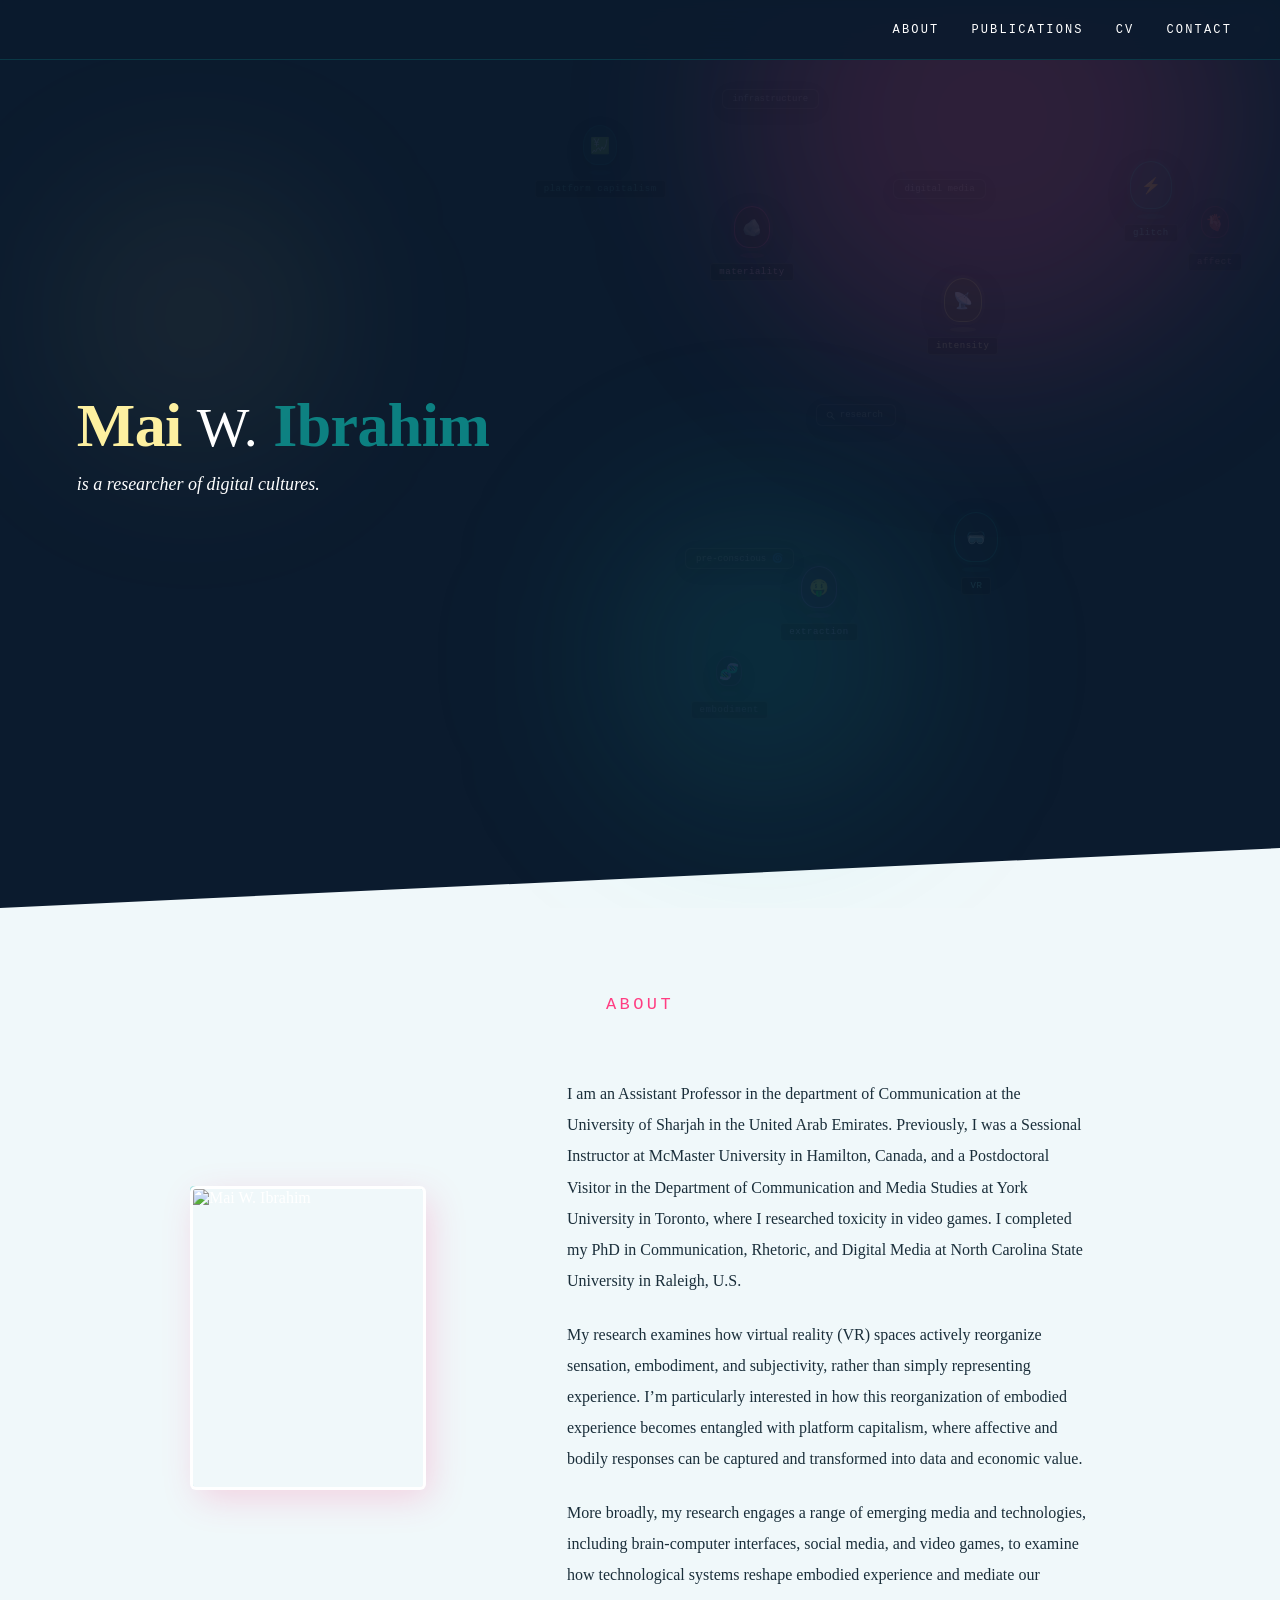
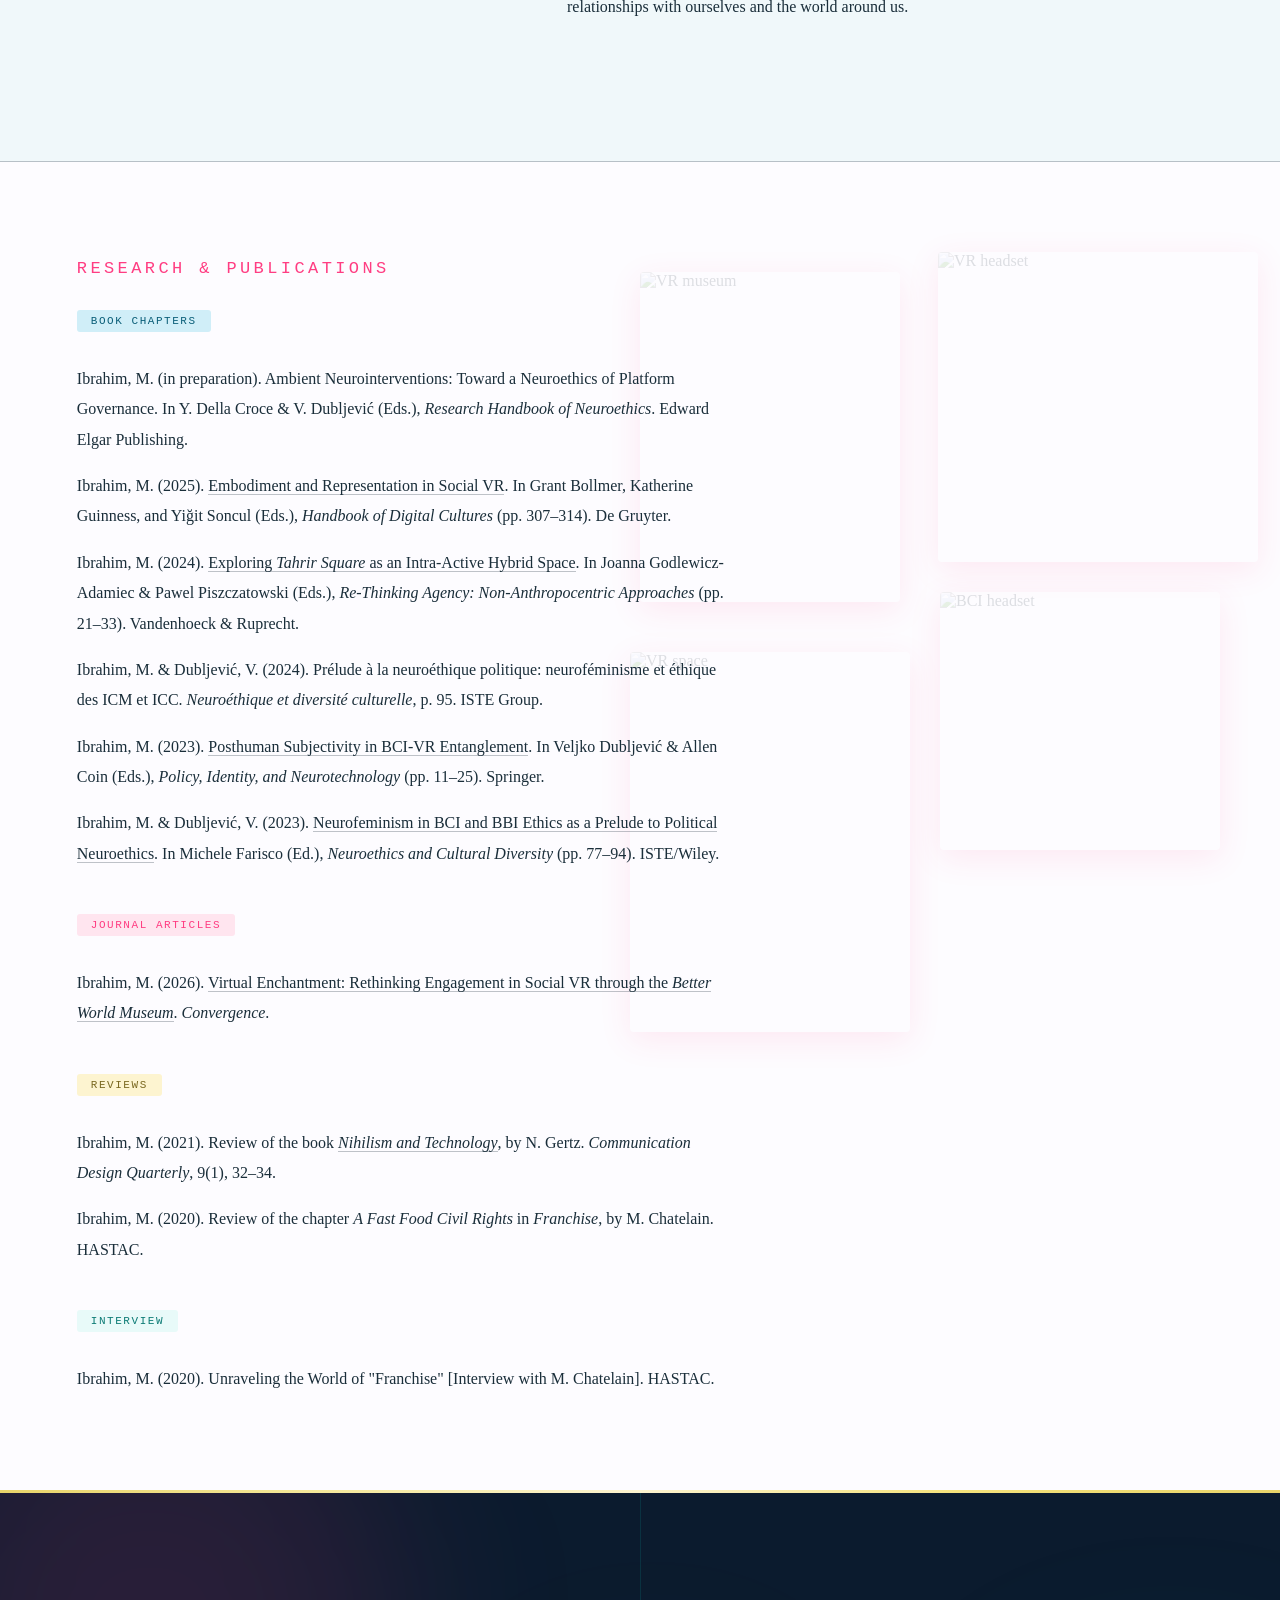
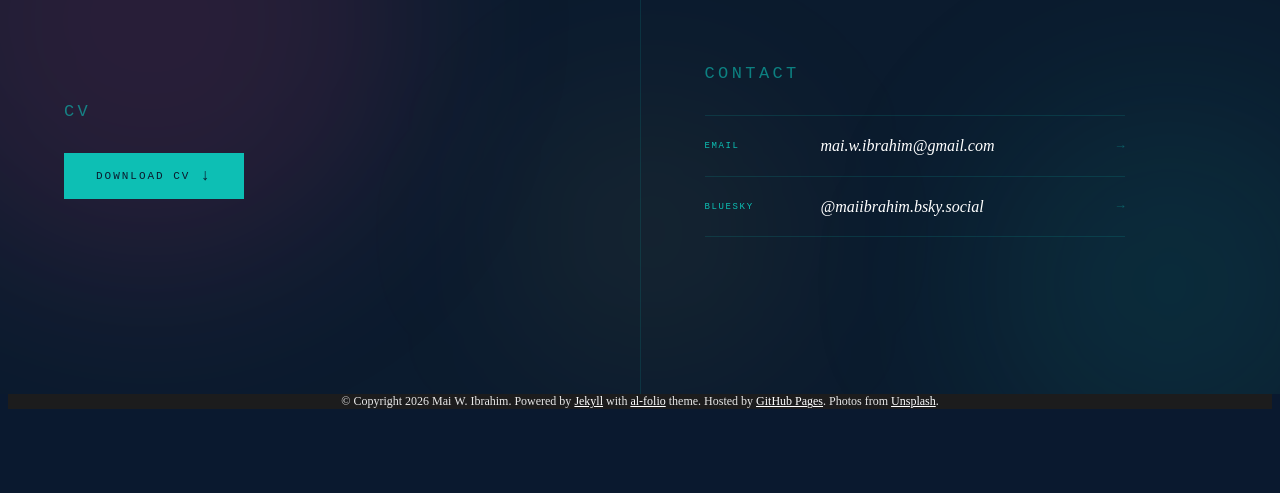
==== commit 29b336fe: "Deploying to gh-pages from @ maiwibrahim/maiwibrahim.github.io@284500327a87562a07ecc2c2c3f96c7ccb75c" ====
--- a/index.html
+++ b/index.html
@@ -1,6 +1,6 @@
 <!DOCTYPE html> <html lang="en"> <head> <meta http-equiv="Content-Type" content="text/html; charset=UTF-8"> <meta charset="utf-8"> <meta name="viewport" content="width=device-width, initial-scale=1, shrink-to-fit=no"> <meta http-equiv="X-UA-Compatible" content="IE=edge"> <title> Mai W. Ibrahim </title> <meta name="author" content="Mai W. Ibrahim"> <meta name="description" content="Academic Website"> <meta name="keywords" content="jekyll, jekyll-theme, academic-website, portfolio-website"> <meta http-equiv="Content-Security-Policy" content="default-src 'self'; script-src 'self' 'unsafe-inline' https:; style-src 'self' 'unsafe-inline' https:; img-src 'self' data: https:; font-src 'self' data: https:; media-src 'self' https:; frame-src 'self' https:; connect-src 'self' https:;"> <link rel="stylesheet" href="/assets/css/bootstrap.min.css?v=a4b3f509e79c54a512b890d73235ef04"> <link rel="stylesheet" href="https://cdn.jsdelivr.net/npm/mdbootstrap@4.20.0/css/mdb.min.css" integrity="sha256-jpjYvU3G3N6nrrBwXJoVEYI/0zw8htfFnhT9ljN3JJw=" crossorigin="anonymous"> <link defer rel="stylesheet" href="/assets/css/academicons.min.css?v=f0b7046b84e425c55f3463ac249818f5"> <link defer rel="stylesheet" href="/assets/css/scholar-icons.css?v=62b2ac103a88034e6882a5be5f3e2772"> <link defer rel="stylesheet" type="text/css" href="https://fonts.googleapis.com/css?family=Roboto:300,400,500,700|Roboto+Slab:100,300,400,500,700|Material+Icons&amp;display=swap"> <link defer rel="stylesheet" href="/assets/css/jekyll-pygments-themes-github.css?v=591dab5a4e56573bf4ef7fd332894c99" media="" id="highlight_theme_light"> <link rel="shortcut icon" href="data:image/svg+xml,&lt;svg%20xmlns=%22http://www.w3.org/2000/svg%22%20viewBox=%220%200%20100%20100%22&gt;&lt;text%20y=%22.9em%22%20font-size=%2290%22&gt;%E2%9A%9B%EF%B8%8F&lt;/text&gt;&lt;/svg&gt;"> <link rel="stylesheet" href="/assets/css/main.css?v=d41d8cd98f00b204e9800998ecf8427e"> <link rel="canonical" href="https://maiwibrahim.github.io/"> </head> <body class=" "> <header> <nav id="navbar" class="navbar navbar-light navbar-expand-sm sticky-top" role="navigation"> <div class="container"> <button class="navbar-toggler collapsed ml-auto" type="button" data-toggle="collapse" data-target="#navbarNav" aria-controls="navbarNav" aria-expanded="false" aria-label="Toggle navigation"> <span class="sr-only">Toggle navigation</span> <span class="icon-bar top-bar"></span> <span class="icon-bar middle-bar"></span> <span class="icon-bar bottom-bar"></span> </button> <div class="collapse navbar-collapse text-right" id="navbarNav"> <ul class="navbar-nav ml-auto flex-nowrap"> <li class="nav-item active"> <a class="nav-link" href="/"> <span class="sr-only">(current)</span> </a> </li> </ul> </div> </div> </nav> </header> <div class="container mt-5" role="main"> <div class="post"> <header class="post-header"> <h1 class="post-title" style="display:none;"></h1> <p class="desc"></p> </header> <article> <div class="clearfix"> <style>@import url('https://fonts.googleapis.com/css2?family=DM+Serif+Display:ital@0;1&family=Playfair+Display:wght@300;400&family=Space+Mono:wght@400;700&family=Lora:ital,wght@0,300;0,400;0,500;1,400&display=swap');:root{--hero-bg:#0b1b2e;--navy:#0f2540;--navy-soft:#1a3a5c;--teal:#0dbfb4;--teal-soft:#35d4ca;--teal-muted:#80e8e3;--pink:#ff3d82;--pink-soft:#ff6fa3;--pink-muted:#ffaac9;--yellow:#f5e27a;--yellow-soft:#f9edaa;--yellow-muted:#fdf4d0}body{overflow-x:hidden}.container,.container-fluid,.container-md,main,#main-content,.col,.col-md,.row,.wrapper,.post,.profile{max-width:100%!important;width:100%!important;padding:0!important;margin:0!important;float:none!important}.page{font-family:'Lora',Georgia,serif;width:100vw;position:relative;left:50%;margin-left:-50vw;overflow-x:hidden}.page *,.page *::before,.page *::after{box-sizing:border-box}.post{padding:0!important;margin:0!important}article{padding:0!important;margin:0!important}.post-header{display:none!important}.navbar,nav.navbar{display:none!important}.p-name,.sidebar-header,.profile-name{display:none!important}.scroll-bar{position:fixed;top:0;left:0;height:2px;width:0;background:linear-gradient(90deg,var(--yellow),var(--yellow-soft),var(--yellow-muted),var(--yellow-soft),var(--yellow));z-index:999999;transition:width .05s linear;pointer-events:none;box-shadow:0 0 6px rgba(245,226,122,.70)}.site-nav{position:fixed;top:0;left:0;right:0;z-index:99999;background:rgba(11,27,46,.92);backdrop-filter:blur(14px);display:flex;gap:2rem;align-items:center;justify-content:flex-end;height:60px;padding:0 3rem;border-bottom:.5px solid rgba(13,191,180,.18)}.site-nav a{font-family:'Space Mono',monospace;font-size:12px;color:#fff;text-decoration:none;letter-spacing:.18em;text-transform:uppercase;transition:color .2s}.site-nav a:hover{color:var(--teal-soft)}.hero{background:var(--hero-bg);min-height:100vh;width:100vw;display:flex;align-items:center;padding:60px 6vw 80px;position:relative;overflow:hidden}.hero-blob{position:absolute;border-radius:50%;filter:blur(90px);pointer-events:none;z-index:1}.hero-blob-a{width:500px;height:500px;background:rgba(255,61,130,.14);top:-140px;right:3%}.hero-blob-b{width:320px;height:320px;background:rgba(13,191,180,.12);bottom:10%;right:28%}.hero-blob-c{width:260px;height:260px;background:rgba(245,226,122,.07);top:20%;left:5%}.ui-dots{position:absolute;top:18px;right:20px;display:flex;gap:5px;z-index:10}.ui-dots span{width:6px;height:6px;border-radius:50%}.av{position:absolute;display:flex;flex-direction:column;align-items:center;gap:5px;z-index:5;opacity:0;transform:translateY(14px);transition:opacity .7s ease,transform .7s ease}.av.visible{opacity:.10;transform:translateY(0)}.av.ghost-av.visible{opacity:.08;transform:translateY(0)}.av-body{border-radius:50% 50% 40% 40%;display:flex;align-items:center;justify-content:center;font-size:16px}.av-shadow{border-radius:50%;height:5px}.av-label{font-family:'Space Mono',monospace;font-size:9px;letter-spacing:.06em;font-weight:400;background:rgba(0,0,0,.68);padding:3px 8px;border-radius:3px;white-space:nowrap;border:.5px solid rgba(255,255,255,.12);transition:color .25s,border-color .25s,background .25s}.av.visible:hover,.av.ghost-av.visible:hover{opacity:1!important;transform:translateY(-6px) scale(1.08);transition:opacity .25s ease,transform .25s ease;z-index:20;cursor:default}.av.visible:hover .av-body,.av.ghost-av.visible:hover .av-body{filter:drop-shadow(0 0 10px rgba(255,255,255,.22))}.av.visible:hover .av-label,.av.ghost-av.visible:hover .av-label{background:rgba(0,0,0,.88);border-color:rgba(255,255,255,.38);color:#fff!important;letter-spacing:.10em}.float-tag{position:absolute;z-index:6;opacity:0;transform:translateY(14px);transition:opacity .25s ease,transform .25s ease,background .25s,border-color .25s,color .25s,box-shadow .25s;font-family:'Space Mono',monospace;font-size:9px;font-weight:400;background:rgba(8,18,28,.78);border:.5px solid rgba(255,255,255,.22);color:rgba(255,255,255,.65);white-space:nowrap;border-radius:6px;padding:4px 10px;box-shadow:0 4px 18px rgba(0,0,0,.72);cursor:default}.float-tag.visible{opacity:.08;transform:translateY(0)}.float-tag.with-icon{display:inline-flex;align-items:center;gap:5px;padding:5px 12px 5px 9px}.float-tag.visible:hover{opacity:1!important;transform:translateY(-4px) scale(1.06);background:rgba(0,0,0,.92);border-color:rgba(255,255,255,.50);color:#fff;box-shadow:0 6px 24px rgba(0,0,0,.88),0 0 12px rgba(255,255,255,.08);z-index:20;letter-spacing:.12em}.hero-content{position:relative;z-index:10;display:flex;flex-direction:column;gap:14px;max-width:600px}.hero-name{font-family:'DM Serif Display',Georgia,serif;font-size:clamp(32px,5.4vw,62px);font-weight:400;line-height:.92;white-space:nowrap;letter-spacing:-.01em;margin:0;display:flex;align-items:baseline}.hero-name .first{color:#fdf0a0;font-weight:700}.hero-name .mid{color:#fff;font-family:'Playfair Display',Georgia,serif;font-weight:300;font-size:.90em;line-height:1;vertical-align:baseline;display:inline-block;padding:0 .05em}
 .hero-name .last{color:rgba(13,191,180,.62);font-weight:700}.hero-desc{font-size:clamp(14px,2vw,18px);color:#fff;font-style:italic;line-height:1.6;margin:0}.about-section{background:#f0f8fa;width:100vw;padding:130px max(2.5rem,6vw) 140px;clip-path:polygon(0 60px,100% 0,100% 100%,0 100%);margin-top:-60px;min-height:100vh;display:flex;flex-direction:column;justify-content:center;align-items:center;position:relative}.section-label{font-size:17px;letter-spacing:.2em;text-transform:uppercase;color:var(--pink);margin-bottom:2.5rem;font-style:normal;font-family:'Space Mono',monospace;text-align:center;width:100%}.about-inner{display:flex;gap:9rem;align-items:center;justify-content:center;flex-wrap:wrap;position:relative}.about-img-wrap{flex-shrink:0;transform:none;position:relative;align-self:center}.about-img{width:230px;height:298px;object-fit:cover;object-position:top;display:block;border-radius:3px;box-shadow:0 0 0 3px #fff,6px 10px 36px rgba(255,61,130,.22),-2px -2px 0 1px rgba(13,191,180,.35)}.text-col{display:flex;flex-direction:column;gap:1.4rem;max-width:520px;transform:none;min-width:280px;padding-top:24px}.about-text{font-size:16px;line-height:1.95;color:#1a2e3a;margin:0}@keyframes floatA{0%,100%{transform:translateY(0) rotate(-3deg)}50%{transform:translateY(-18px) rotate(-3deg)}}@keyframes floatB{0%,100%{transform:translateY(0) rotate(2deg)}50%{transform:translateY(-14px) rotate(2deg)}}@keyframes floatC{0%,100%{transform:translateY(0) rotate(-1.5deg)}50%{transform:translateY(-20px) rotate(-1.5deg)}}@keyframes floatD{0%,100%{transform:translateY(0) rotate(4deg)}50%{transform:translateY(-12px) rotate(4deg)}}.pubs-section{background:#fdfcff;min-height:100vh;width:100vw;color:#1a2e3a;margin-top:0;clip-path:polygon(0 0,100% 0,100% 100%,0 100%);padding:80px max(2.5rem,6vw) 6rem;position:relative;overflow:hidden}.pubs-section *{color:#1a2e3a}.pubs-section a{color:#1a2e3a!important;border-bottom:.5px solid rgba(26,46,58,.28);text-decoration:none}.pubs-section a:hover{color:var(--pink)!important;border-bottom-color:var(--pink)}.pubs-section .section-label{color:var(--pink);margin-bottom:2rem;text-align:left;font-size:17px}.pub-img-float{position:absolute;z-index:2;overflow:hidden;border-radius:4px;box-shadow:0 8px 32px rgba(255,61,130,.1);cursor:pointer}.pub-img-float img{width:100%;height:100%;object-fit:cover;display:block;opacity:.14;filter:grayscale(10%);transition:opacity .45s ease,transform .45s ease}.pub-img-float:hover img{opacity:.88;transform:scale(1.04)}.pub-img-a{width:320px;height:310px;top:90px;right:22px;animation:floatA 8s ease-in-out infinite}.pub-img-a img{object-fit:cover;object-position:top center}.pub-img-c{width:280px;height:380px;top:490px;right:370px;animation:floatC 9s ease-in-out infinite;background:transparent}.pub-img-c img{object-fit:cover;object-position:center;background:transparent}.pub-img-d{width:280px;height:258px;top:430px;right:60px;animation:floatD 7s ease-in-out infinite}.pub-img-b{width:260px;height:330px;top:110px;right:380px;animation:floatB 10s ease-in-out infinite}.pub-content{position:relative;z-index:10;max-width:660px}.pub-type-block{margin-bottom:2.8rem}.pub-type-block:last-child{margin-bottom:0}.pub-type-label{font-size:11px;font-weight:500;letter-spacing:.14em;text-transform:uppercase;margin-bottom:1rem;padding:5px 14px;display:inline-block;border-radius:3px;font-family:'Space Mono',monospace}.type-chapters .pub-type-label{background:#d0eef8;color:#0a5e78}.type-articles .pub-type-label{background:#ffe5ef;color:var(--pink)}.type-reviews .pub-type-label{background:#fdf4d0;color:#7a6820}.type-interview .pub-type-label{background:#e8faf9;color:#0a7a74}.pub-entry{font-size:16px;line-height:1.9;color:#1a2e3a;margin-bottom:.9rem;font-family:'Lora',serif}.pub-entry:last-child{margin-bottom:0}.pub-entry em{font-style:italic}.pub-entry a{color:inherit;text-decoration:none;border-bottom:.5px solid rgba(26,46,58,.28)}.pub-entry a:hover{border-bottom-color:var(--pink);color:var(--pink)!important}.cv-contact-section{background:#0b1b2e;min-height:56vh;width:100vw;display:grid;grid-template-columns:1fr 1px 1fr;position:relative;overflow:hidden}.cv-blob{position:absolute;border-radius:50%;filter:blur(90px);pointer-events:none;z-index:0}.cv-blob-a{width:500px;height:500px;background:rgba(255,61,130,.12);top:-120px;left:-100px}.cv-blob-b{width:380px;height:380px;background:rgba(13,191,180,.1);bottom:-80px;right:-80px}.cv-blob-c{width:280px;height:280px;background:rgba(245,226,122,.05);top:40%;left:40%}.cv-top-stripe{position:absolute;top:0;left:0;right:0;height:3px;background:linear-gradient(90deg,#e8d46a,#f5e89a,#fdf4d0,#f5e27a,#e8d46a);z-index:10}.cv-divider{background:rgba(13,191,180,.14);align-self:stretch;position:relative;z-index:2}.cv-panel{display:flex;flex-direction:column;justify-content:center;align-items:flex-start;padding:3.5rem max(2rem,5vw);position:relative;z-index:2}.cv-panel .section-label{color:rgba(13,191,180,.62);text-align:left;margin-bottom:2rem;font-size:17px}
-.cv-download{font-family:'Space Mono',monospace;font-size:11px;letter-spacing:.18em;text-transform:uppercase;color:#0b1b2e;background:var(--teal);text-decoration:none;padding:14px 32px;display:inline-flex;align-items:center;gap:10px;transition:background .2s;width:fit-content}.cv-download:hover{background:var(--teal-soft);color:#0b1b2e}.cv-download::after{content:'↓';font-size:16px}.contact-panel{display:flex;flex-direction:column;justify-content:center;align-items:flex-start;padding:3.5rem max(2rem,5vw);position:relative;z-index:2}.contact-panel .section-label{color:rgba(13,191,180,.62);text-align:left;margin-bottom:2rem;font-size:17px}.contact-grid{display:flex;flex-direction:column;gap:0;max-width:420px;width:100%}.contact-row{display:flex;align-items:center;justify-content:space-between;padding:1.3rem 0;border-bottom:.5px solid rgba(13,191,180,.15);text-decoration:none;transition:padding-left .25s,color .2s}.contact-row:first-child{border-top:.5px solid rgba(13,191,180,.15)}.contact-row:hover{padding-left:.65rem}.contact-label{font-family:'Space Mono',monospace;font-size:9px;letter-spacing:.18em;text-transform:uppercase;color:var(--teal);min-width:100px}.contact-value{font-family:'Lora',serif;font-size:16px;font-style:italic;color:#fff;flex:1;padding:0 1rem}.contact-arrow{font-family:'Space Mono',monospace;font-size:13px;color:rgba(13,191,180,.36);transition:transform .2s,color .2s}.contact-row:hover .contact-arrow{transform:translateX(5px);color:var(--teal-soft)}.contact-row:hover .contact-value{color:var(--teal-muted)}@media(max-width:640px){.site-nav{justify-content:flex-start;padding:0 1.5rem;gap:1.25rem;height:56px}.site-nav a{font-size:10px}.hero{padding:56px 1.5rem 60px;align-items:center;min-height:100svh}.hero-name{white-space:normal}.hero-content{max-width:55%}.av,.float-tag{display:flex}.float-tag{display:inline-flex}.av .av-body{font-size:13px}.av .av-label{font-size:7px}.about-section{clip-path:polygon(0 30px,100% 0,100% 100%,0 100%);padding:80px 1.5rem 80px;margin-top:-30px}.about-inner{flex-direction:column;align-items:center;gap:2.5rem}.about-img-wrap{transform:none}.about-img{width:190px;height:246px}.text-col{transform:none;max-width:100%;min-width:unset}.about-text{font-size:15px}.section-label{font-size:15px}.pubs-section{padding-top:60px}.pub-entry{font-size:15px}.pub-img-float{display:none}.cv-contact-section{grid-template-columns:1fr;min-height:auto}.cv-divider{display:none}.cv-panel{padding:3rem 1.5rem 2rem}.contact-panel{padding:1.5rem 1.5rem 3rem}.contact-value{font-size:14px}}@media(max-width:900px) and (min-width:641px){.pub-img-a{width:200px;height:194px;right:14px;top:100px}.pub-img-d{width:175px;height:161px;top:330px;right:38px}.pub-img-b{width:162px;height:206px;top:100px;right:238px}.pub-img-c{width:175px;height:237px;top:350px;right:231px}}</style> <div class="page"> <div class="scroll-bar" id="scrollBar"></div> <nav class="site-nav"> <a href="#about">About</a> <a href="#publications">Publications</a> <a href="#cv">CV</a> <a href="#contact">Contact</a> </nav> <div class="hero" id="hero"> <div class="hero-blob hero-blob-a"></div> <div class="hero-blob hero-blob-b"></div> <div class="hero-blob hero-blob-c"></div> <div class="ui-dots"> <span style="background:var(--teal);"></span> <span style="background:var(--pink);"></span> <span style="background:var(--yellow);"></span> </div> <div class="av ghost-av" id="av1" style="top:17%;right:8%;"> <div class="av-body" style="width:42px;height:48px;background:rgba(8,52,58,.80);border:1px solid rgba(13,191,180,.55);box-shadow:0 0 0 3px rgba(13,191,180,.08),0 8px 32px rgba(0,0,0,.88);">⚡</div> <div class="av-shadow" style="width:28px;background:rgba(13,191,180,.16);"></div> <div class="av-label" style="color:rgba(128,232,227,.80);">glitch</div> </div> <div class="av" id="av2" style="top:30%;right:22%;"> <div class="av-body" style="width:38px;height:44px;background:rgba(52,48,8,.80);border:1px solid rgba(245,226,122,.55);box-shadow:0 0 0 3px rgba(245,226,122,.08),0 8px 32px rgba(0,0,0,.88);">📡</div> <div class="av-shadow" style="width:26px;background:rgba(245,226,122,.14);"></div> <div class="av-label" style="color:rgba(249,237,170,.80);">intensity</div> </div> <div class="float-tag" id="tag1" style="top:19%;right:23%;">digital media</div> <div class="av" id="av3" style="top:22%;right:38%;"> <div class="av-body" style="width:36px;height:42px;background:rgba(52,8,24,.80);border:1px solid rgba(255,61,130,.55);box-shadow:0 0 0 3px rgba(255,61,130,.08),0 8px 32px rgba(0,0,0,.88);">🪨</div> <div class="av-shadow" style="width:24px;background:rgba(255,61,130,.14);"></div> <div class="av-label" style="color:rgba(255,170,201,.80);">materiality</div> </div> <div class="float-tag with-icon" id="tag2" style="top:44%;right:30%;"> <svg width="9" height="9" viewbox="0 0 12 12" fill="none" xmlns="http://www.w3.org/2000/svg" style="flex-shrink:0;"> <circle cx="5" cy="5" r="3.4" stroke="rgba(255,255,255,0.60)" stroke-width="1.3"></circle> <line x1="7.4" y1="7.4" x2="11" y2="11" stroke="rgba(255,255,255,0.60)" stroke-width="1.4" stroke-linecap="round"></line> </svg> research </div> <div class="av" id="av5" style="top:62%;right:33%;"> <div class="av-body" style="width:36px;height:42px;background:rgba(30,8,52,.80);border:1px solid rgba(160,90,230,.55);box-shadow:0 0 0 3px rgba(160,90,230,.08),0 8px 32px rgba(0,0,0,.88);">🤑</div> <div class="av-shadow" style="width:24px;background:rgba(160,80,230,.14);"></div> <div class="av-label" style="color:rgba(200,160,240,.80);">extraction</div> </div> <div class="av ghost-av" id="gv2" style="top:22%;right:3%;"> <div class="av-body" style="width:28px;height:32px;background:rgba(40,10,30,.92);border:1px solid rgba(255,61,130,.28);box-shadow:0 6px 24px rgba(0,0,0,.78);">🫀</div> <div class="av-shadow" style="width:18px;background:rgba(255,61,130,.08);"></div> <div class="av-label" style="color:rgba(255,170,201,.55);">affect</div> </div> <div class="av ghost-av" id="gv3" style="top:13%;right:48%;"> <div class="av-body" style="width:34px;height:40px;background:rgba(8,40,50,.92);border:1px solid rgba(13,191,180,.26);box-shadow:0 6px 24px rgba(0,0,0,.78);">💹</div> <div class="av-shadow" style="width:22px;background:rgba(13,191,180,.08);"></div> <div class="av-label" style="color:rgba(128,232,227,.52);">platform capitalism</div> </div> <div class="av" id="gv4" style="top:56%;right:22%;"> <div class="av-body" style="width:44px;height:50px;background:rgba(10,28,46,.80);border:1px solid rgba(13,191,180,.50);box-shadow:0 0 0 3px rgba(13,191,180,.08),0 8px 32px rgba(0,0,0,.88);">🥽</div> <div class="av-shadow" style="width:28px;background:rgba(13,191,180,.14);"></div> <div class="av-label" style="color:rgba(128,232,227,.80);">VR</div> </div> <div class="av ghost-av" id="gv5" style="top:72%;right:40%;"> <div class="av-body" style="width:26px;height:30px;background:rgba(20,8,40,.92);border:1px solid rgba(160,90,230,.26);box-shadow:0 6px 20px rgba(0,0,0,.78);">🧬</div> <div class="av-shadow" style="width:16px;background:rgba(160,80,230,.08);"></div> <div class="av-label" style="color:rgba(200,160,240,.52);">embodiment</div> </div> <div class="float-tag" id="gtag1" style="top:9%;right:36%;opacity:0;">infrastructure</div> <div class="float-tag" id="gtag2" style="top:60%;right:38%;opacity:0;">pre-conscious 🌀</div> <div class="hero-content"> <h1 class="hero-name"> <span class="first">Mai</span><span class="mid"> W. </span><span class="last">Ibrahim</span> </h1> <p class="hero-desc">is a researcher of digital cultures.</p> </div> </div> <div class="about-section" id="about"> <p class="section-label">About</p> <div class="about-inner"> <div class="about-img-wrap"> <img class="about-img" src="/assets/img/prof_pic.jpg" alt="Mai W. Ibrahim"> </div> <div class="text-col"> <p class="about-text">I am an Assistant Professor in the department of Communication at the University of Sharjah in the United Arab Emirates. Previously, I was a Sessional Instructor at McMaster University in Hamilton, Canada, and a Postdoctoral Visitor in the Department of Communication and Media Studies at York University in Toronto, where I researched toxicity in video games. I completed my PhD in Communication, Rhetoric, and Digital Media at North Carolina State University in Raleigh, U.S.</p> <p class="about-text">My research examines how virtual reality (VR) spaces actively reorganize sensation, embodiment, and subjectivity, rather than simply representing experience. I’m particularly interested in how this reorganization of embodied experience becomes entangled with platform capitalism, where affective and bodily responses can be captured and transformed into data and economic value.</p> <p class="about-text">More broadly, my research engages a range of emerging media and technologies, including brain-computer interfaces, social media, and video games, to examine how technological systems reshape embodied experience and mediate our relationships with ourselves and the world around us.</p> </div> </div> </div> <div class="pubs-section" id="publications"> <div class="pub-img-float pub-img-a"><img src="/assets/img/vr-headset.jpg" alt="VR headset"></div> <div class="pub-img-float pub-img-b"><img src="/assets/img/vr-museum.jpg" alt="VR museum"></div> <div class="pub-img-float pub-img-c"><img src="/assets/img/vr-space.jpg" alt="VR space"></div> <div class="pub-img-float pub-img-d"><img src="/assets/img/bci-headset.jpg" alt="BCI headset"></div> <div class="pub-content"> <p class="section-label">Research &amp; Publications</p> <div class="pub-type-block type-chapters"> <span class="pub-type-label">Book Chapters</span> <p class="pub-entry">Ibrahim, M. (in preparation). Ambient Neurointerventions: Toward a Neuroethics of Platform Governance. In Y. Della Croce &amp; V. Dubljević (Eds.), <em>Research Handbook of Neuroethics</em>. Edward Elgar Publishing.</p> <p class="pub-entry">Ibrahim, M. (2025). <a href="/assets/pdf/embodiment-social-vr.pdf" target="_blank">Embodiment and Representation in Social VR</a>. In Grant Bollmer, Katherine Guinness, and Yiğit Soncul (Eds.), <em>Handbook of Digital Cultures</em> (pp. 307–314). De Gruyter.</p> <p class="pub-entry">Ibrahim, M. (2024). <a href="/assets/pdf/tahrir-square.pdf" target="_blank">Exploring <em>Tahrir Square</em> as an Intra-Active Hybrid Space</a>. In Joanna Godlewicz-Adamiec &amp; Pawel Piszczatowski (Eds.), <em>Re-Thinking Agency: Non-Anthropocentric Approaches</em> (pp. 21–33). Vandenhoeck &amp; Ruprecht.</p> <p class="pub-entry">Ibrahim, M. (2023). <a href="/assets/pdf/posthuman-bci-vr.pdf" target="_blank">Posthuman Subjectivity in BCI-VR Entanglement</a>. In Veljko Dubljević &amp; Allen Coin (Eds.), <em>Policy, Identity, and Neurotechnology</em> (pp. 11–25). Springer.</p> <p class="pub-entry">Ibrahim, M. &amp; Dubljević, V. (2023). <a href="/assets/pdf/neurofeminism-bci.pdf" target="_blank">Neurofeminism in BCI and BBI Ethics as a Prelude to Political Neuroethics</a>. In Michele Farisco (Ed.), <em>Neuroethics and Cultural Diversity</em> (pp. 77–94). ISTE/Wiley.</p> <p class="pub-entry">Ibrahim, M. &amp; Dubljević, V. (2024). Prélude à la neuroéthique politique: neuroféminisme et éthique des ICM et ICC. <em>Neuroéthique et diversité culturelle</em>, p. 95. ISTE Group.</p> </div> <div class="pub-type-block type-articles"> <span class="pub-type-label">Journal Articles</span> <p class="pub-entry">Ibrahim, M. (2026). <a href="https://journals.sagepub.com/doi/10.1177/13548565261460295?int.sj-abstract.similar-articles.6" target="_blank" rel="external nofollow noopener">Virtual Enchantment: Rethinking Engagement in Social VR through the <em>Better World Museum</em></a>. <em>Convergence</em>.</p> </div> <div class="pub-type-block type-reviews"> <span class="pub-type-label">Reviews</span> <p class="pub-entry">Ibrahim, M. (2021). Review of the book <a href="/assets/pdf/nihilism-review.pdf" target="_blank"><em>Nihilism and Technology</em></a>, by N. Gertz. <em>Communication Design Quarterly</em>, 9(1), 32–34.</p> <p class="pub-entry">Ibrahim, M. (2020). Review of the chapter <em>A Fast Food Civil Rights</em> in <em>Franchise</em>, by M. Chatelain. HASTAC.</p> </div> <div class="pub-type-block type-interview"> <span class="pub-type-label">Interview</span> <p class="pub-entry">Ibrahim, M. (2020). Unraveling the World of "Franchise" [Interview with M. Chatelain]. HASTAC.</p> </div> </div> </div> <div class="cv-contact-section" id="cv"> <div class="cv-top-stripe"></div> <div class="cv-blob cv-blob-a"></div> <div class="cv-blob cv-blob-b"></div> <div class="cv-blob cv-blob-c"></div> <div class="cv-panel"> <p class="section-label">CV</p> <a class="cv-download" href="/assets/pdf/cv.pdf" target="_blank">Download CV</a> </div> <div class="cv-divider"></div> <div class="contact-panel" id="contact"> <p class="section-label">Contact</p> <div class="contact-grid"> <a class="contact-row" href="mailto:mai.w.ibrahim@gmail.com"> <span class="contact-label">Email</span> <span class="contact-value">mai.w.ibrahim@gmail.com</span> <span class="contact-arrow">→</span> </a> <a class="contact-row" href="https://bsky.app/profile/maiibrahim.bsky.social" target="_blank" rel="external nofollow noopener"> <span class="contact-label">Bluesky</span> <span class="contact-value">@maiibrahim.bsky.social</span> <span class="contact-arrow">→</span> </a> </div> </div> </div> </div> <script>
+.cv-download{font-family:'Space Mono',monospace;font-size:11px;letter-spacing:.18em;text-transform:uppercase;color:#0b1b2e;background:var(--teal);text-decoration:none;padding:14px 32px;display:inline-flex;align-items:center;gap:10px;transition:background .2s;width:fit-content}.cv-download:hover{background:var(--teal-soft);color:#0b1b2e}.cv-download::after{content:'↓';font-size:16px}.contact-panel{display:flex;flex-direction:column;justify-content:center;align-items:flex-start;padding:3.5rem max(2rem,5vw);position:relative;z-index:2}.contact-panel .section-label{color:rgba(13,191,180,.62);text-align:left;margin-bottom:2rem;font-size:17px}.contact-grid{display:flex;flex-direction:column;gap:0;max-width:420px;width:100%}.contact-row{display:flex;align-items:center;justify-content:space-between;padding:1.3rem 0;border-bottom:.5px solid rgba(13,191,180,.15);text-decoration:none;transition:padding-left .25s,color .2s}.contact-row:first-child{border-top:.5px solid rgba(13,191,180,.15)}.contact-row:hover{padding-left:.65rem}.contact-label{font-family:'Space Mono',monospace;font-size:9px;letter-spacing:.18em;text-transform:uppercase;color:var(--teal);min-width:100px}.contact-value{font-family:'Lora',serif;font-size:16px;font-style:italic;color:#fff;flex:1;padding:0 1rem}.contact-arrow{font-family:'Space Mono',monospace;font-size:13px;color:rgba(13,191,180,.36);transition:transform .2s,color .2s}.contact-row:hover .contact-arrow{transform:translateX(5px);color:var(--teal-soft)}.contact-row:hover .contact-value{color:var(--teal-muted)}@media(max-width:640px){.site-nav{justify-content:flex-start;padding:0 1.5rem;gap:1.25rem;height:56px}.site-nav a{font-size:10px}.hero{padding:56px 1.5rem 60px;align-items:center;min-height:100svh}.hero-name{white-space:normal}.hero-content{max-width:55%}.av,.float-tag{display:flex}.float-tag{display:inline-flex}.av .av-body{font-size:13px}.av .av-label{font-size:7px}.about-section{clip-path:polygon(0 30px,100% 0,100% 100%,0 100%);padding:80px 1.5rem 80px;margin-top:-30px}.about-inner{flex-direction:column;align-items:center;gap:2.5rem}.about-img-wrap{transform:none}.about-img{width:190px;height:246px}.text-col{transform:none;max-width:100%;min-width:unset}.about-text{font-size:15px}.section-label{font-size:15px}.pubs-section{padding-top:60px}.pub-entry{font-size:15px}.pub-img-float{display:none}.cv-contact-section{grid-template-columns:1fr;min-height:auto}.cv-divider{display:none}.cv-panel{padding:3rem 1.5rem 2rem}.contact-panel{padding:1.5rem 1.5rem 3rem}.contact-value{font-size:14px}}@media(max-width:900px) and (min-width:641px){.pub-img-a{width:200px;height:194px;right:14px;top:100px}.pub-img-d{width:175px;height:161px;top:330px;right:38px}.pub-img-b{width:162px;height:206px;top:100px;right:238px}.pub-img-c{width:175px;height:237px;top:350px;right:231px}}</style> <div class="page"> <div class="scroll-bar" id="scrollBar"></div> <nav class="site-nav"> <a href="#about">About</a> <a href="#publications">Publications</a> <a href="#cv">CV</a> <a href="#contact">Contact</a> </nav> <div class="hero" id="hero"> <div class="hero-blob hero-blob-a"></div> <div class="hero-blob hero-blob-b"></div> <div class="hero-blob hero-blob-c"></div> <div class="ui-dots"> <span style="background:var(--teal);"></span> <span style="background:var(--pink);"></span> <span style="background:var(--yellow);"></span> </div> <div class="av ghost-av" id="av1" style="top:17%;right:8%;"> <div class="av-body" style="width:42px;height:48px;background:rgba(8,52,58,.80);border:1px solid rgba(13,191,180,.55);box-shadow:0 0 0 3px rgba(13,191,180,.08),0 8px 32px rgba(0,0,0,.88);">⚡</div> <div class="av-shadow" style="width:28px;background:rgba(13,191,180,.16);"></div> <div class="av-label" style="color:rgba(128,232,227,.80);">glitch</div> </div> <div class="av" id="av2" style="top:30%;right:22%;"> <div class="av-body" style="width:38px;height:44px;background:rgba(52,48,8,.80);border:1px solid rgba(245,226,122,.55);box-shadow:0 0 0 3px rgba(245,226,122,.08),0 8px 32px rgba(0,0,0,.88);">📡</div> <div class="av-shadow" style="width:26px;background:rgba(245,226,122,.14);"></div> <div class="av-label" style="color:rgba(249,237,170,.80);">intensity</div> </div> <div class="float-tag" id="tag1" style="top:19%;right:23%;">digital media</div> <div class="av" id="av3" style="top:22%;right:38%;"> <div class="av-body" style="width:36px;height:42px;background:rgba(52,8,24,.80);border:1px solid rgba(255,61,130,.55);box-shadow:0 0 0 3px rgba(255,61,130,.08),0 8px 32px rgba(0,0,0,.88);">🪨</div> <div class="av-shadow" style="width:24px;background:rgba(255,61,130,.14);"></div> <div class="av-label" style="color:rgba(255,170,201,.80);">materiality</div> </div> <div class="float-tag with-icon" id="tag2" style="top:44%;right:30%;"> <svg width="9" height="9" viewbox="0 0 12 12" fill="none" xmlns="http://www.w3.org/2000/svg" style="flex-shrink:0;"> <circle cx="5" cy="5" r="3.4" stroke="rgba(255,255,255,0.60)" stroke-width="1.3"></circle> <line x1="7.4" y1="7.4" x2="11" y2="11" stroke="rgba(255,255,255,0.60)" stroke-width="1.4" stroke-linecap="round"></line> </svg> research </div> <div class="av" id="av5" style="top:62%;right:33%;"> <div class="av-body" style="width:36px;height:42px;background:rgba(30,8,52,.80);border:1px solid rgba(160,90,230,.55);box-shadow:0 0 0 3px rgba(160,90,230,.08),0 8px 32px rgba(0,0,0,.88);">🤑</div> <div class="av-shadow" style="width:24px;background:rgba(160,80,230,.14);"></div> <div class="av-label" style="color:rgba(200,160,240,.80);">extraction</div> </div> <div class="av ghost-av" id="gv2" style="top:22%;right:3%;"> <div class="av-body" style="width:28px;height:32px;background:rgba(40,10,30,.92);border:1px solid rgba(255,61,130,.28);box-shadow:0 6px 24px rgba(0,0,0,.78);">🫀</div> <div class="av-shadow" style="width:18px;background:rgba(255,61,130,.08);"></div> <div class="av-label" style="color:rgba(255,170,201,.55);">affect</div> </div> <div class="av ghost-av" id="gv3" style="top:13%;right:48%;"> <div class="av-body" style="width:34px;height:40px;background:rgba(8,40,50,.92);border:1px solid rgba(13,191,180,.26);box-shadow:0 6px 24px rgba(0,0,0,.78);">💹</div> <div class="av-shadow" style="width:22px;background:rgba(13,191,180,.08);"></div> <div class="av-label" style="color:rgba(128,232,227,.52);">platform capitalism</div> </div> <div class="av" id="gv4" style="top:56%;right:22%;"> <div class="av-body" style="width:44px;height:50px;background:rgba(10,28,46,.80);border:1px solid rgba(13,191,180,.50);box-shadow:0 0 0 3px rgba(13,191,180,.08),0 8px 32px rgba(0,0,0,.88);">🥽</div> <div class="av-shadow" style="width:28px;background:rgba(13,191,180,.14);"></div> <div class="av-label" style="color:rgba(128,232,227,.80);">VR</div> </div> <div class="av ghost-av" id="gv5" style="top:72%;right:40%;"> <div class="av-body" style="width:26px;height:30px;background:rgba(20,8,40,.92);border:1px solid rgba(160,90,230,.26);box-shadow:0 6px 20px rgba(0,0,0,.78);">🧬</div> <div class="av-shadow" style="width:16px;background:rgba(160,80,230,.08);"></div> <div class="av-label" style="color:rgba(200,160,240,.52);">embodiment</div> </div> <div class="float-tag" id="gtag1" style="top:9%;right:36%;opacity:0;">infrastructure</div> <div class="float-tag" id="gtag2" style="top:60%;right:38%;opacity:0;">pre-conscious 🌀</div> <div class="hero-content"> <h1 class="hero-name"> <span class="first">Mai</span><span class="mid"> W. </span><span class="last">Ibrahim</span> </h1> <p class="hero-desc">is a researcher of digital cultures.</p> </div> </div> <div class="about-section" id="about"> <p class="section-label">About</p> <div class="about-inner"> <div class="about-img-wrap"> <img class="about-img" src="/assets/img/prof_pic.jpg" alt="Mai W. Ibrahim"> </div> <div class="text-col"> <p class="about-text">I am an Assistant Professor in the department of Communication at the University of Sharjah in the United Arab Emirates. Previously, I was a Sessional Instructor at McMaster University in Hamilton, Canada, and a Postdoctoral Visitor in the Department of Communication and Media Studies at York University in Toronto, where I researched toxicity in video games. I completed my PhD in Communication, Rhetoric, and Digital Media at North Carolina State University in Raleigh, U.S.</p> <p class="about-text">My research examines how virtual reality (VR) spaces actively reorganize sensation, embodiment, and subjectivity, rather than simply representing experience. I’m particularly interested in how this reorganization of embodied experience becomes entangled with platform capitalism, where affective and bodily responses can be captured and transformed into data and economic value.</p> <p class="about-text">More broadly, my research engages a range of emerging media and technologies, including brain-computer interfaces, social media, and video games, to examine how technological systems reshape embodied experience and mediate our relationships with ourselves and the world around us.</p> </div> </div> </div> <div class="pubs-section" id="publications"> <div class="pub-img-float pub-img-a"><img src="/assets/img/vr-headset.jpg" alt="VR headset"></div> <div class="pub-img-float pub-img-b"><img src="/assets/img/vr-museum.jpg" alt="VR museum"></div> <div class="pub-img-float pub-img-c"><img src="/assets/img/vr-space.jpg" alt="VR space"></div> <div class="pub-img-float pub-img-d"><img src="/assets/img/bci-headset.jpg" alt="BCI headset"></div> <div class="pub-content"> <p class="section-label">Research &amp; Publications</p> <div class="pub-type-block type-chapters"> <span class="pub-type-label">Book Chapters</span> <p class="pub-entry">Ibrahim, M. (in preparation). Ambient Neurointerventions: Toward a Neuroethics of Platform Governance. In Y. Della Croce &amp; V. Dubljević (Eds.), <em>Research Handbook of Neuroethics</em>. Edward Elgar Publishing.</p> <p class="pub-entry">Ibrahim, M. (2025). <a href="/assets/pdf/embodiment-social-vr.pdf" target="_blank">Embodiment and Representation in Social VR</a>. In Grant Bollmer, Katherine Guinness, and Yiğit Soncul (Eds.), <em>Handbook of Digital Cultures</em> (pp. 307–314). De Gruyter.</p> <p class="pub-entry">Ibrahim, M. (2024). <a href="/assets/pdf/tahrir-square.pdf" target="_blank">Exploring <em>Tahrir Square</em> as an Intra-Active Hybrid Space</a>. In Joanna Godlewicz-Adamiec &amp; Pawel Piszczatowski (Eds.), <em>Re-Thinking Agency: Non-Anthropocentric Approaches</em> (pp. 21–33). Vandenhoeck &amp; Ruprecht.</p> <p class="pub-entry">Ibrahim, M. &amp; Dubljević, V. (2024). Prélude à la neuroéthique politique: neuroféminisme et éthique des ICM et ICC. <em>Neuroéthique et diversité culturelle</em>, p. 95. ISTE Group.</p> <p class="pub-entry">Ibrahim, M. (2023). <a href="/assets/pdf/posthuman-bci-vr.pdf" target="_blank">Posthuman Subjectivity in BCI-VR Entanglement</a>. In Veljko Dubljević &amp; Allen Coin (Eds.), <em>Policy, Identity, and Neurotechnology</em> (pp. 11–25). Springer.</p> <p class="pub-entry">Ibrahim, M. &amp; Dubljević, V. (2023). <a href="/assets/pdf/neurofeminism-bci.pdf" target="_blank">Neurofeminism in BCI and BBI Ethics as a Prelude to Political Neuroethics</a>. In Michele Farisco (Ed.), <em>Neuroethics and Cultural Diversity</em> (pp. 77–94). ISTE/Wiley.</p> </div> <div class="pub-type-block type-articles"> <span class="pub-type-label">Journal Articles</span> <p class="pub-entry">Ibrahim, M. (2026). <a href="https://journals.sagepub.com/doi/10.1177/13548565261460295?int.sj-abstract.similar-articles.6" target="_blank" rel="external nofollow noopener">Virtual Enchantment: Rethinking Engagement in Social VR through the <em>Better World Museum</em></a>. <em>Convergence</em>.</p> </div> <div class="pub-type-block type-reviews"> <span class="pub-type-label">Reviews</span> <p class="pub-entry">Ibrahim, M. (2021). Review of the book <a href="/assets/pdf/nihilism-review.pdf" target="_blank"><em>Nihilism and Technology</em></a>, by N. Gertz. <em>Communication Design Quarterly</em>, 9(1), 32–34.</p> <p class="pub-entry">Ibrahim, M. (2020). Review of the chapter <em>A Fast Food Civil Rights</em> in <em>Franchise</em>, by M. Chatelain. HASTAC.</p> </div> <div class="pub-type-block type-interview"> <span class="pub-type-label">Interview</span> <p class="pub-entry">Ibrahim, M. (2020). Unraveling the World of "Franchise" [Interview with M. Chatelain]. HASTAC.</p> </div> </div> </div> <div class="cv-contact-section" id="cv"> <div class="cv-top-stripe"></div> <div class="cv-blob cv-blob-a"></div> <div class="cv-blob cv-blob-b"></div> <div class="cv-blob cv-blob-c"></div> <div class="cv-panel"> <p class="section-label">CV</p> <a class="cv-download" href="/assets/pdf/cv.pdf" target="_blank">Download CV</a> </div> <div class="cv-divider"></div> <div class="contact-panel" id="contact"> <p class="section-label">Contact</p> <div class="contact-grid"> <a class="contact-row" href="mailto:mai.w.ibrahim@gmail.com"> <span class="contact-label">Email</span> <span class="contact-value">mai.w.ibrahim@gmail.com</span> <span class="contact-arrow">→</span> </a> <a class="contact-row" href="https://bsky.app/profile/maiibrahim.bsky.social" target="_blank" rel="external nofollow noopener"> <span class="contact-label">Bluesky</span> <span class="contact-value">@maiibrahim.bsky.social</span> <span class="contact-arrow">→</span> </a> </div> </div> </div> </div> <script>
 (function(){
   var bar = document.getElementById('scrollBar');
   function onScroll(){
